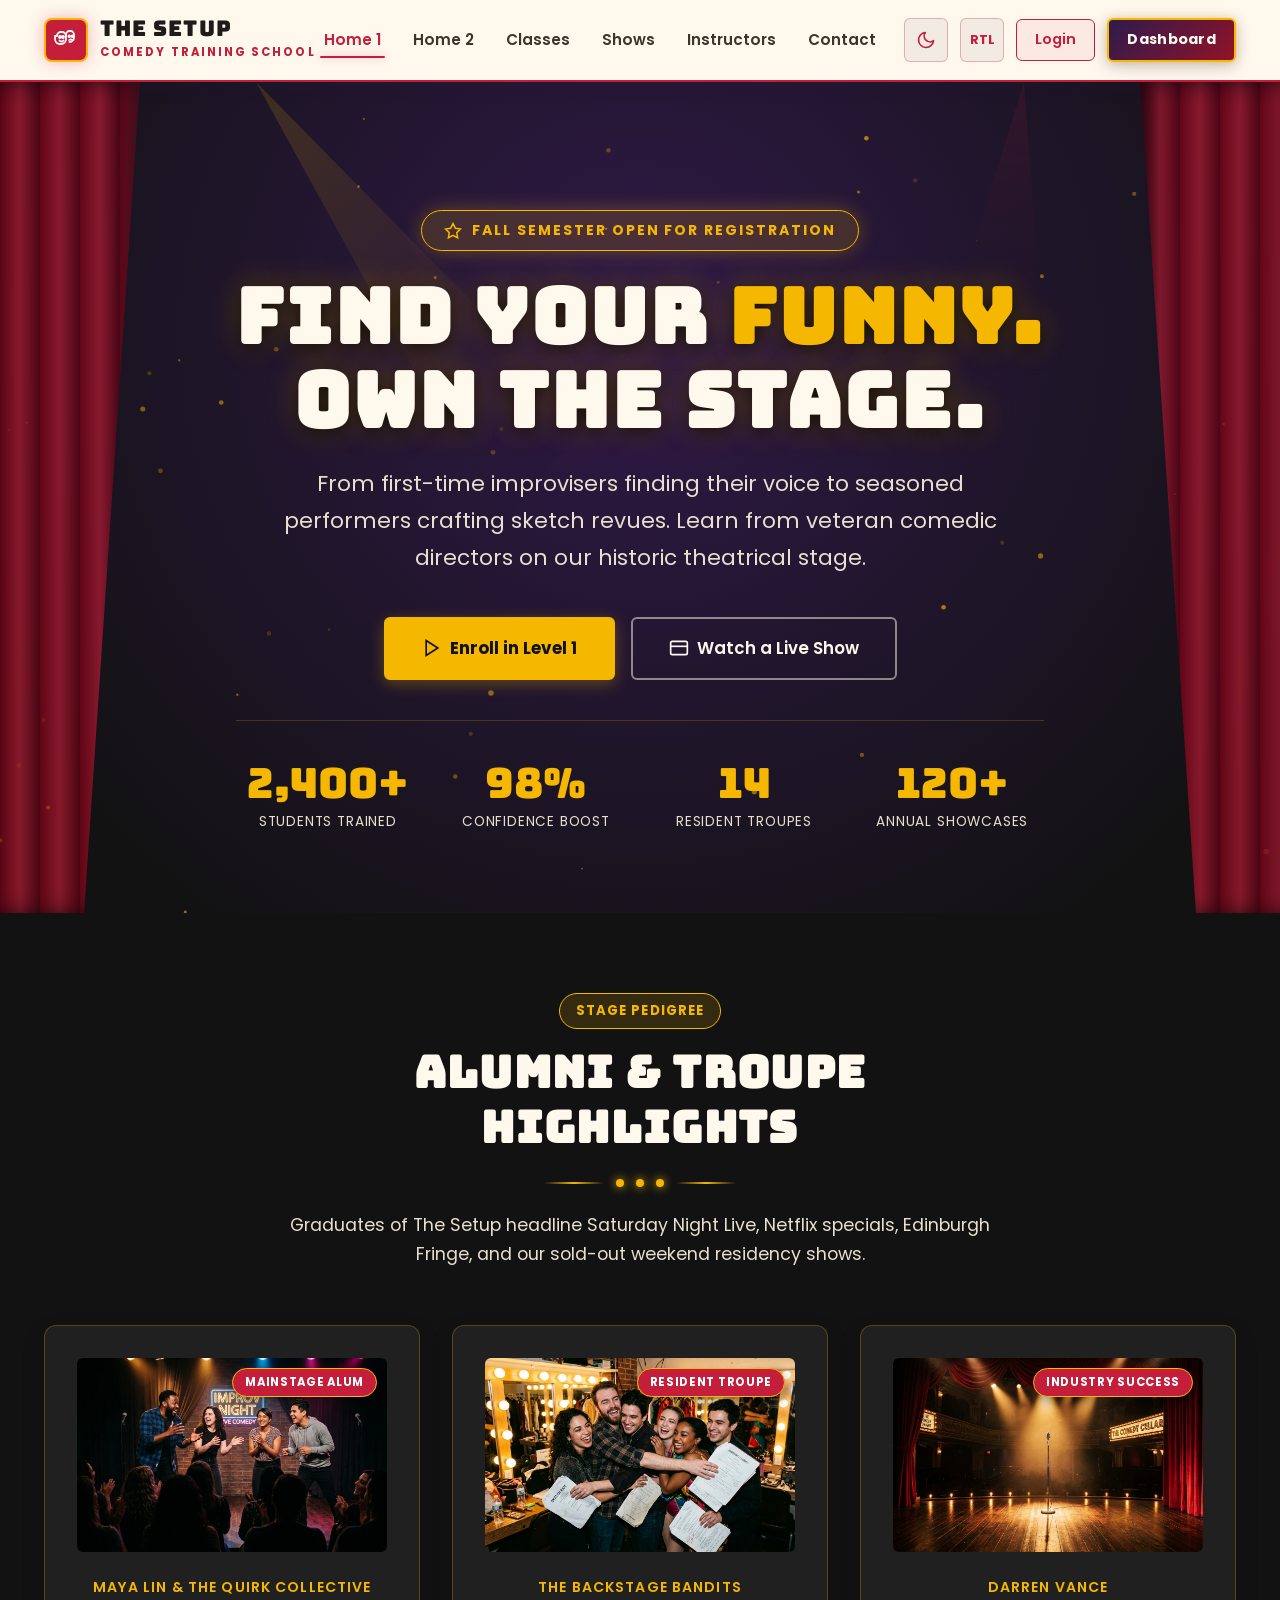
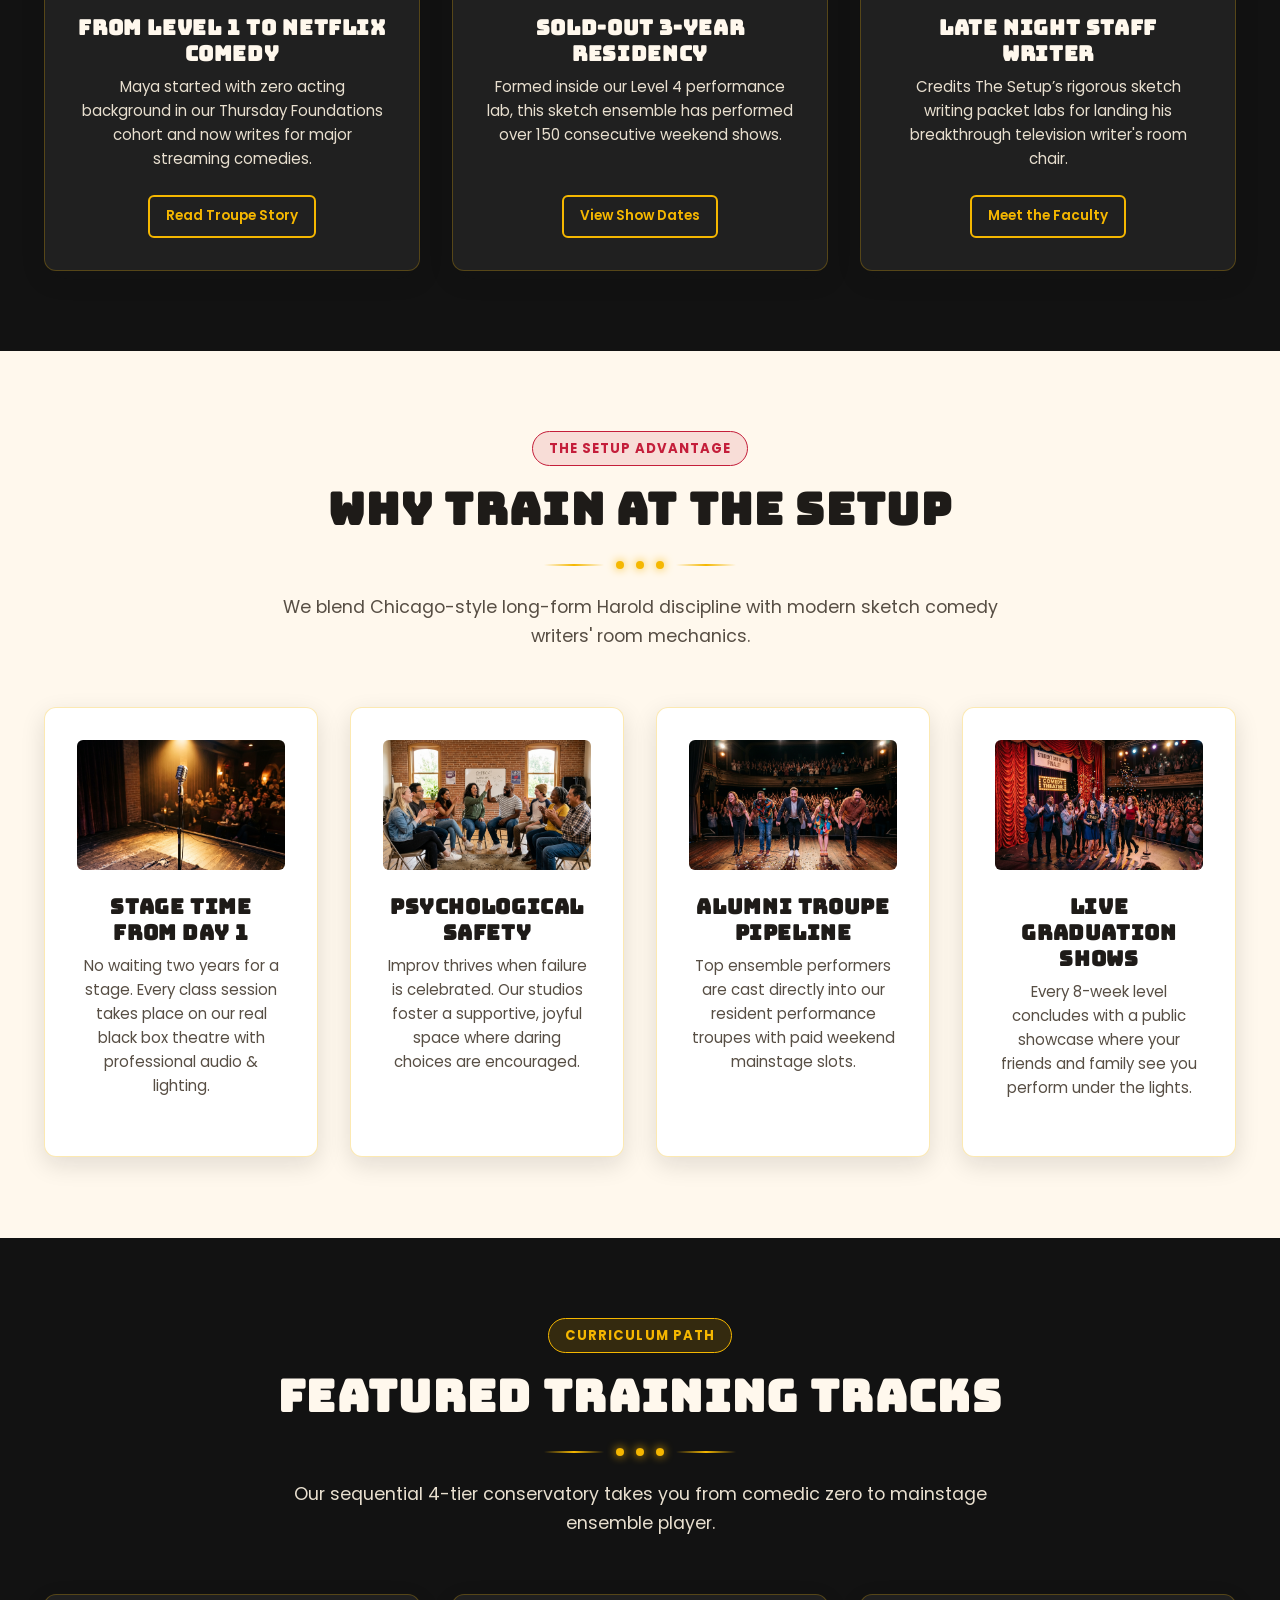
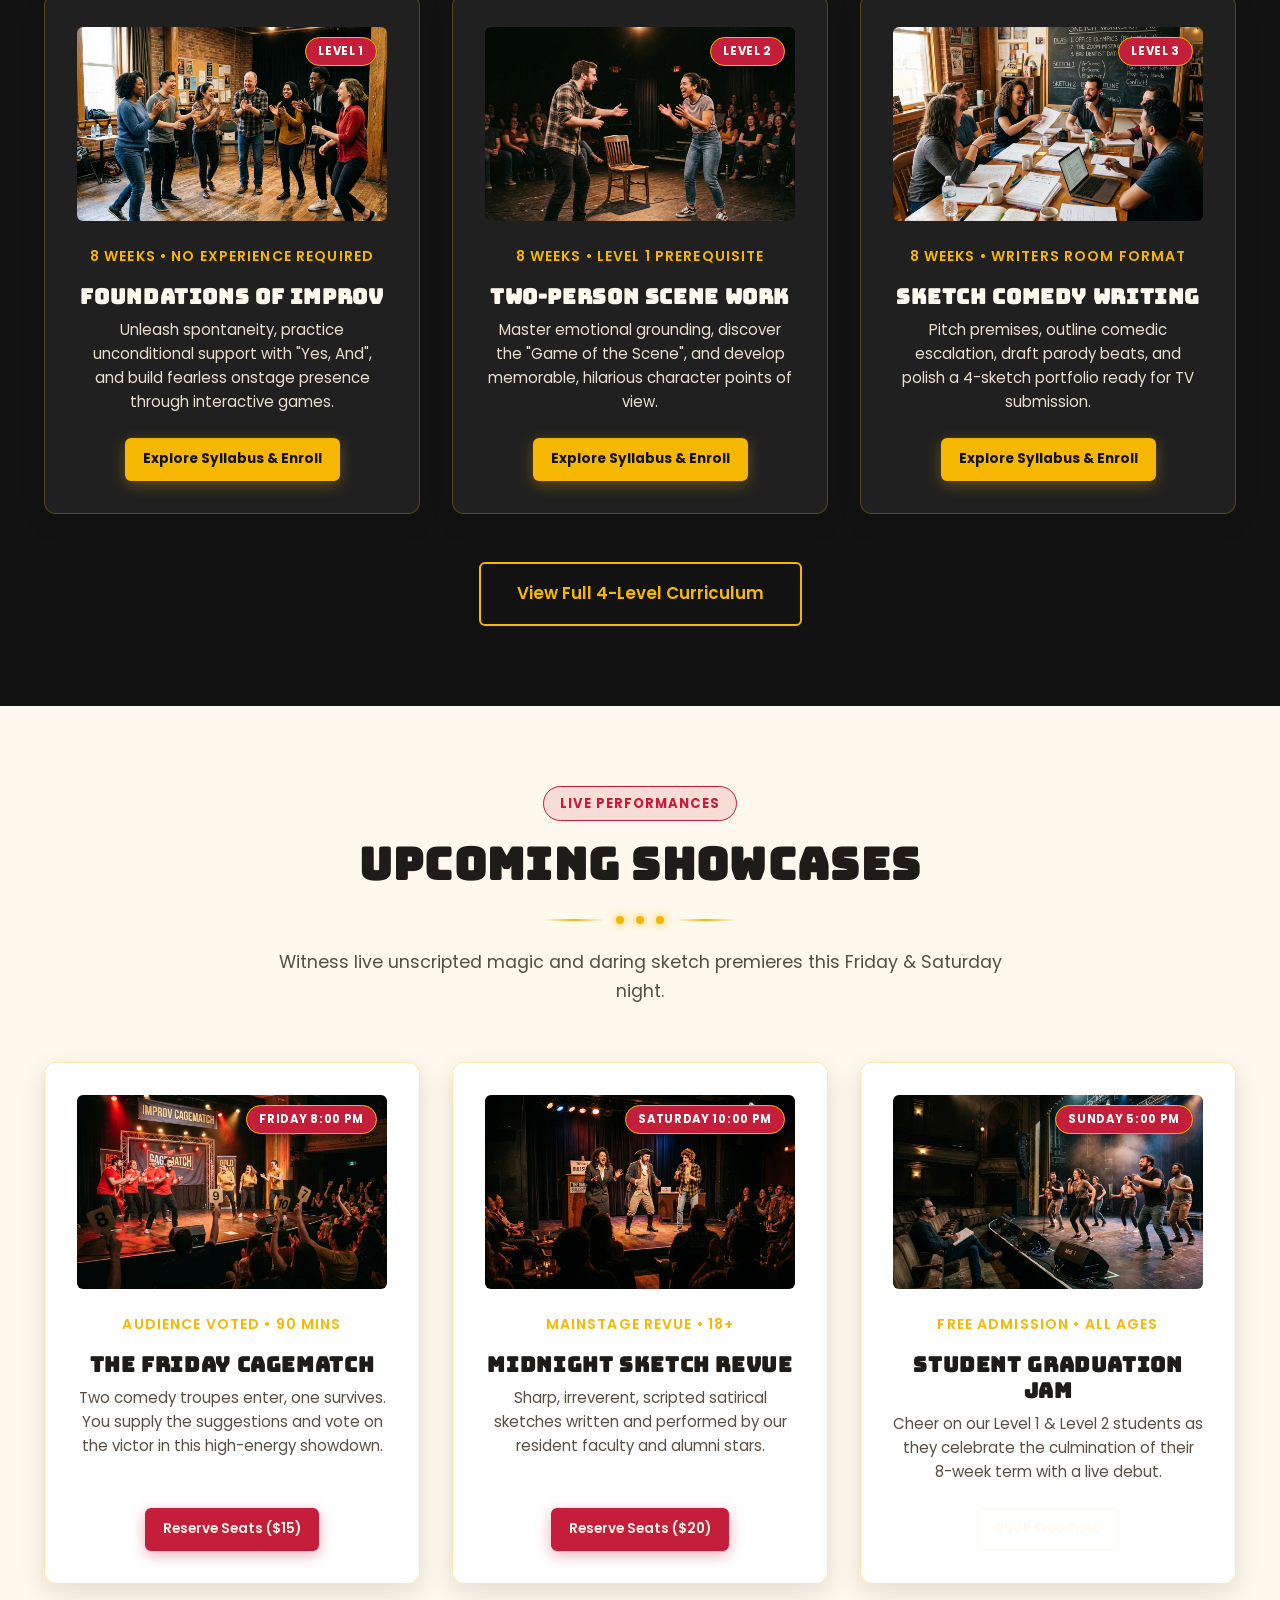
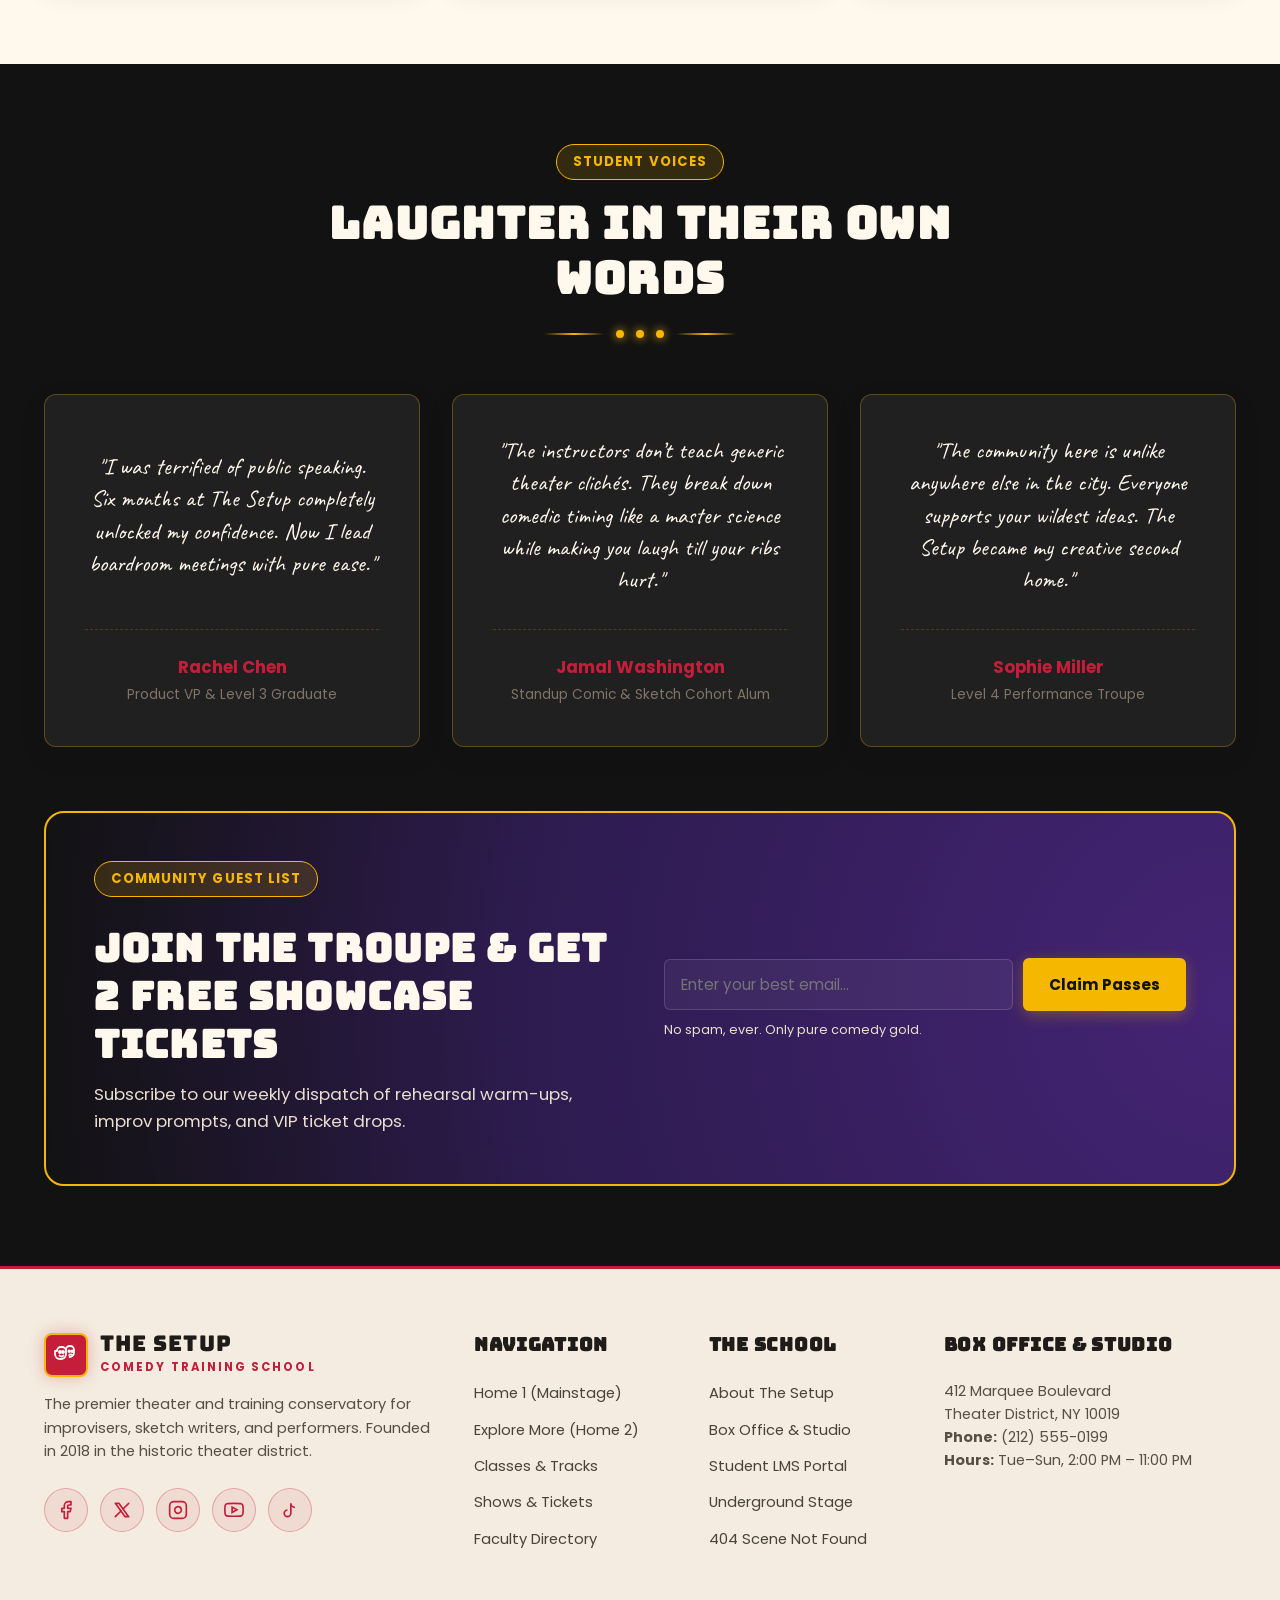
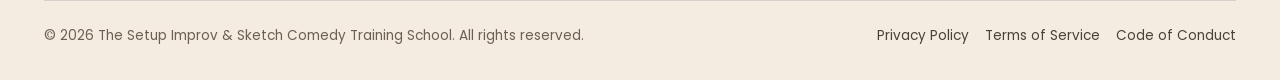
==== pages/index.html @ 3e5bedd0 "1" ====
<!DOCTYPE html>
<html lang="en" dir="ltr" data-theme="light">
<head>
  <meta charset="UTF-8">
  <meta name="viewport" content="width=device-width, initial-scale=1.0">
  <title>The Setup — Improv & Sketch Comedy Training School</title>
  <meta name="description" content="Master stage comedy at The Setup. Professional improv and sketch comedy training with Second City alumni. Enroll in Level 1 today or catch a live show!">
  
  <!-- Favicon -->
  <link rel="icon" type="image/svg+xml" href="../assets/images/favicon.svg">
  
  <!-- CSS Stylesheets -->
  <link rel="stylesheet" href="../assets/css/style.css">
  <link rel="stylesheet" href="../assets/css/dark-mode.css">
  <link rel="stylesheet" href="../assets/css/rtl.css" id="rtl-stylesheet" disabled>

  <!-- JSON-LD Structured Data -->
  <script type="application/ld+json">
  {
    "@context": "https://schema.org",
    "@type": "EducationalOrganization",
    "name": "The Setup Improv & Sketch Comedy Training School",
    "description": "Premier comedy theater and improv academy offering comprehensive training in long-form improv, sketch writing, and stage performance.",
    "url": "https://thesetupcomedy.example.com",
    "address": {
      "@type": "PostalAddress",
      "streetAddress": "412 Marquee Boulevard",
      "addressLocality": "New York",
      "addressRegion": "NY",
      "postalCode": "10019",
      "addressCountry": "US"
    },
    "telephone": "+1-212-555-0199"
  }
  </script>
</head>
<body>
  <!-- WCAG Skip Link -->
  <a href="#main-content" class="skip-link">Skip to main content</a>

  <!-- Top Marquee Navigation -->
  <header class="site-header">
    <div class="header-container">
      <a href="index.html" class="site-logo" aria-label="The Setup Comedy School Home">
        <div class="logo-badge">
          <!-- Theatrical comedy & tragedy masks icon -->
          <svg width="24" height="24" viewBox="0 0 24 24" fill="none" stroke="currentColor" stroke-width="1.8" stroke-linecap="round" stroke-linejoin="round"><path d="M3 8a4 4 0 0 1 4-4h1a4 4 0 0 1 4 4v3a5 5 0 0 1-5 5h-1a5 5 0 0 1-5-5V8z"/><circle cx="6" cy="9" r="1" fill="currentColor"/><circle cx="9" cy="9" r="1" fill="currentColor"/><path d="M5.5 12.5a2.5 2.5 0 0 0 4 0"/><path d="M12 6.5a3.5 3.5 0 0 1 3.5-3.5h1A3.5 3.5 0 0 1 20 6.5v3a4.5 4.5 0 0 1-4.5 4.5"/><circle cx="15.2" cy="8.2" r="0.8" fill="currentColor"/><circle cx="18.2" cy="8.2" r="0.8" fill="currentColor"/><path d="M15.2 12a2 2 0 0 1 3 0"/></svg>
        </div>
        <div class="logo-text">
          <span class="logo-title">THE SETUP</span>
          <span class="logo-sub">Comedy Training School</span>
        </div>
      </a>

      <!-- 4-5 Core Nav Items -->
      <nav class="site-nav" aria-label="Main Navigation">
        <ul class="nav-links">
          <li><a href="index.html" class="nav-link active">Home 1</a></li>
          <li><a href="home-2.html" class="nav-link">Home 2</a></li>
          <li><a href="classes.html" class="nav-link">Classes</a></li>
          <li><a href="shows.html" class="nav-link">Shows</a></li>
          <li><a href="instructors.html" class="nav-link">Instructors</a></li>
          <li><a href="contact.html" class="nav-link">Contact</a></li>
        </ul>

        <!-- Login and Dashboard Buttons -->
        <div class="header-actions">
          <!-- Utility Toggles -->
          <button class="utility-btn theme-toggle-btn" aria-label="Toggle Dark/Light Mode" title="Toggle Dark/Light Mode">
            <span class="theme-icon">
              <svg width="20" height="20" viewBox="0 0 24 24" fill="none" stroke="currentColor" stroke-width="2"><path d="M21 12.79A9 9 0 1 1 11.21 3 7 7 0 0 0 21 12.79z"/></svg>
            </span>
          </button>
          <button class="utility-btn rtl-toggle-btn" aria-label="Toggle RTL layout" title="Toggle RTL layout">
            <span style="font-weight: 700; font-size: 0.8rem;">RTL</span>
          </button>

          <!-- Login and Dashboard Buttons (LAST) -->
          <a href="login.html" class="btn btn-sm btn-login nav-login-btn">Login</a>
          <a href="dashboard.html" class="btn btn-sm btn-dashboard nav-dashboard-btn">Dashboard</a>
        </div>
      </nav>

      <!-- Mobile Hamburger Button -->
      <button class="menu-toggle" aria-label="Toggle Mobile Menu" aria-expanded="false">
        <span></span>
        <span></span>
        <span></span>
      </button>
    </div>
  </header>

  <main id="main-content">
    <!-- ====================================================================
         SECTION 1: HERO (Stage/Spotlight 3D Background & Curtain Reveal)
         ==================================================================== -->
    <section class="hero-home1">
      <div class="curtain-drape-left" aria-hidden="true"></div>
      <div class="curtain-drape-right" aria-hidden="true"></div>

      <!-- 3D Sweeping Spotlight Canvas -->
      <div class="stage-canvas-container" aria-hidden="true">
        <canvas class="stage-canvas"></canvas>
      </div>

      <div class="hero-content">
        <div class="hero-eyebrow">
          <svg width="18" height="18" viewBox="0 0 24 24" fill="none" stroke="currentColor" stroke-width="2"><polygon points="12 2 15.09 8.26 22 9.27 17 14.14 18.18 21.02 12 17.77 5.82 21.02 7 14.14 2 9.27 8.91 8.26 12 2"/></svg>
          Fall Semester Open For Registration
        </div>
        <h1 class="hero-title">FIND YOUR <span>FUNNY.</span><br>OWN THE STAGE.</h1>
        <p class="hero-subtitle">
          From first-time improvisers finding their voice to seasoned performers crafting sketch revues. Learn from veteran comedic directors on our historic theatrical stage.
        </p>

        <div class="hero-cta-group">
          <a href="classes.html" class="btn btn-lg btn-gold">
            <svg width="20" height="20" viewBox="0 0 24 24" fill="none" stroke="currentColor" stroke-width="2"><polygon points="5 3 19 12 5 21 5 3"/></svg>
            Enroll in Level 1
          </a>
          <a href="shows.html" class="btn btn-lg btn-outline">
            <svg width="20" height="20" viewBox="0 0 24 24" fill="none" stroke="currentColor" stroke-width="2"><rect x="2" y="4" width="20" height="16" rx="2"/><line x1="2" y1="10" x2="22" y2="10"/></svg>
            Watch a Live Show
          </a>
        </div>

        <div class="hero-stats-bar">
          <div class="stat-item">
            <div class="stat-number">2,400+</div>
            <div class="stat-label">Students Trained</div>
          </div>
          <div class="stat-item">
            <div class="stat-number">98%</div>
            <div class="stat-label">Confidence Boost</div>
          </div>
          <div class="stat-item">
            <div class="stat-number">14</div>
            <div class="stat-label">Resident Troupes</div>
          </div>
          <div class="stat-item">
            <div class="stat-number">120+</div>
            <div class="stat-label">Annual Showcases</div>
          </div>
        </div>
      </div>
    </section>

    <!-- ====================================================================
         SECTION 2: ALUMNI & TROUPE HIGHLIGHTS (3D Tilt Cards)
         ==================================================================== -->
    <section class="section section-dark">
      <div class="container">
        <div class="section-header">
          <span class="section-tag gold">Stage Pedigree</span>
          <h2>Alumni & Troupe Highlights</h2>
          <div class="marquee-divider">
            <span class="line"></span>
            <span class="bulb"></span>
            <span class="bulb"></span>
            <span class="bulb"></span>
            <span class="line"></span>
          </div>
          <p>Graduates of The Setup headline Saturday Night Live, Netflix specials, Edinburgh Fringe, and our sold-out weekend residency shows.</p>
        </div>

        <div class="card-grid grid-3">
          <!-- Card 1 -->
          <div class="theatre-card dark-style">
            <div class="card-image-wrap">
              <div class="card-badge">Mainstage Alum</div>
              <img src="../assets/images/alumni-troupe-1.webp" alt="The Setup alumni performing on stage" width="400" height="250" loading="lazy">
            </div>
            <div class="card-subtitle">Maya Lin & The Quirk Collective</div>
            <h3 class="card-title">From Level 1 to Netflix Comedy</h3>
            <p class="card-description">Maya started with zero acting background in our Thursday Foundations cohort and now writes for major streaming comedies.</p>
            <div class="card-footer">
              <a href="about.html" class="btn btn-sm btn-outline-gold">Read Troupe Story</a>
            </div>
          </div>

          <!-- Card 2 -->
          <div class="theatre-card dark-style">
            <div class="card-image-wrap">
              <div class="card-badge">Resident Troupe</div>
              <img src="../assets/images/alumni-troupe-2.webp" alt="Backstage celebration of sketch comedy troupe" width="400" height="250" loading="lazy">
            </div>
            <div class="card-subtitle">The Backstage Bandits</div>
            <h3 class="card-title">Sold-Out 3-Year Residency</h3>
            <p class="card-description">Formed inside our Level 4 performance lab, this sketch ensemble has performed over 150 consecutive weekend shows.</p>
            <div class="card-footer">
              <a href="shows.html" class="btn btn-sm btn-outline-gold">View Show Dates</a>
            </div>
          </div>

          <!-- Card 3 -->
          <div class="theatre-card dark-style">
            <div class="card-image-wrap">
              <div class="card-badge">Industry Success</div>
              <img src="../assets/images/hero-curtain-stage.webp" alt="Theatrical spotlight microphone" width="400" height="250" loading="lazy">
            </div>
            <div class="card-subtitle">Darren Vance</div>
            <h3 class="card-title">Late Night Staff Writer</h3>
            <p class="card-description">Credits The Setup’s rigorous sketch writing packet labs for landing his breakthrough television writer's room chair.</p>
            <div class="card-footer">
              <a href="instructors.html" class="btn btn-sm btn-outline-gold">Meet the Faculty</a>
            </div>
          </div>
        </div>
      </div>
    </section>

    <!-- ====================================================================
         SECTION 3: WHY TRAIN WITH US (Centered Icon Feature Grid)
         ==================================================================== -->
    <section class="section">
      <div class="container">
        <div class="section-header">
          <span class="section-tag">The Setup Advantage</span>
          <h2>Why Train At The Setup</h2>
          <div class="marquee-divider">
            <span class="line"></span>
            <span class="bulb"></span>
            <span class="bulb"></span>
            <span class="bulb"></span>
            <span class="line"></span>
          </div>
          <p>We blend Chicago-style long-form Harold discipline with modern sketch comedy writers' room mechanics.</p>
        </div>

        <div class="card-grid grid-4">
          <div class="theatre-card">
            <div class="card-image-wrap">
              <img src="../assets/images/advantage-stage-time.webp" alt="Comedy theater stage microphone" width="400" height="250" loading="lazy">
            </div>
            <h3 class="card-title">Stage Time From Day 1</h3>
            <p class="card-description">No waiting two years for a stage. Every class session takes place on our real black box theatre with professional audio & lighting.</p>
          </div>

          <div class="theatre-card">
            <div class="card-image-wrap">
              <img src="../assets/images/advantage-psych-safety.webp" alt="Supportive improv students rehearsal circle" width="400" height="250" loading="lazy">
            </div>
            <h3 class="card-title">Psychological Safety</h3>
            <p class="card-description">Improv thrives when failure is celebrated. Our studios foster a supportive, joyful space where daring choices are encouraged.</p>
          </div>

          <div class="theatre-card">
            <div class="card-image-wrap">
              <img src="../assets/images/advantage-troupe-pipeline.webp" alt="Comedy ensemble taking a curtain bow" width="400" height="250" loading="lazy">
            </div>
            <h3 class="card-title">Alumni Troupe Pipeline</h3>
            <p class="card-description">Top ensemble performers are cast directly into our resident performance troupes with paid weekend mainstage slots.</p>
          </div>

          <div class="theatre-card">
            <div class="card-image-wrap">
              <img src="../assets/images/advantage-graduation-shows.webp" alt="Student graduation showcase on mainstage" width="400" height="250" loading="lazy">
            </div>
            <h3 class="card-title">Live Graduation Shows</h3>
            <p class="card-description">Every 8-week level concludes with a public showcase where your friends and family see you perform under the lights.</p>
          </div>
        </div>
      </div>
    </section>

    <!-- ====================================================================
         SECTION 4: FEATURED CLASSES PREVIEW (3D Tilt Cards)
         ==================================================================== -->
    <section class="section section-dark">
      <div class="container">
        <div class="section-header">
          <span class="section-tag gold">Curriculum Path</span>
          <h2>Featured Training Tracks</h2>
          <div class="marquee-divider">
            <span class="line"></span>
            <span class="bulb"></span>
            <span class="bulb"></span>
            <span class="bulb"></span>
            <span class="line"></span>
          </div>
          <p>Our sequential 4-tier conservatory takes you from comedic zero to mainstage ensemble player.</p>
        </div>

        <div class="card-grid grid-3">
          <div class="theatre-card dark-style">
            <div class="card-image-wrap">
              <div class="card-badge">Level 1</div>
              <img src="../assets/images/class-foundation.webp" alt="Level 1 improv students warm-up circle" width="400" height="250" loading="lazy">
            </div>
            <div class="card-subtitle">8 Weeks • No Experience Required</div>
            <h3 class="card-title">Foundations of Improv</h3>
            <p class="card-description">Unleash spontaneity, practice unconditional support with "Yes, And", and build fearless onstage presence through interactive games.</p>
            <div class="card-footer">
              <a href="classes.html" class="btn btn-sm btn-gold">Explore Syllabus & Enroll</a>
            </div>
          </div>

          <div class="theatre-card dark-style">
            <div class="card-image-wrap">
              <div class="card-badge">Level 2</div>
              <img src="../assets/images/class-scenework.webp" alt="Level 2 improv scene work in action" width="400" height="250" loading="lazy">
            </div>
            <div class="card-subtitle">8 Weeks • Level 1 Prerequisite</div>
            <h3 class="card-title">Two-Person Scene Work</h3>
            <p class="card-description">Master emotional grounding, discover the "Game of the Scene", and develop memorable, hilarious character points of view.</p>
            <div class="card-footer">
              <a href="classes.html" class="btn btn-sm btn-gold">Explore Syllabus & Enroll</a>
            </div>
          </div>

          <div class="theatre-card dark-style">
            <div class="card-image-wrap">
              <div class="card-badge">Level 3</div>
              <img src="../assets/images/class-sketch-writing.webp" alt="Sketch comedy writing lab" width="400" height="250" loading="lazy">
            </div>
            <div class="card-subtitle">8 Weeks • Writers Room Format</div>
            <h3 class="card-title">Sketch Comedy Writing</h3>
            <p class="card-description">Pitch premises, outline comedic escalation, draft parody beats, and polish a 4-sketch portfolio ready for TV submission.</p>
            <div class="card-footer">
              <a href="classes.html" class="btn btn-sm btn-gold">Explore Syllabus & Enroll</a>
            </div>
          </div>
        </div>

        <div style="text-align: center; margin-top: var(--sp-6);">
          <a href="classes.html" class="btn btn-lg btn-outline-gold">View Full 4-Level Curriculum</a>
        </div>
      </div>
    </section>

    <!-- ====================================================================
         SECTION 5: UPCOMING SHOWS TEASER
         ==================================================================== -->
    <section class="section">
      <div class="container">
        <div class="section-header">
          <span class="section-tag">Live Performances</span>
          <h2>Upcoming Showcases</h2>
          <div class="marquee-divider">
            <span class="line"></span>
            <span class="bulb"></span>
            <span class="bulb"></span>
            <span class="bulb"></span>
            <span class="line"></span>
          </div>
          <p>Witness live unscripted magic and daring sketch premieres this Friday & Saturday night.</p>
        </div>

        <div class="card-grid grid-3">
          <div class="theatre-card">
            <div class="card-image-wrap">
              <div class="card-badge">Friday 8:00 PM</div>
              <img src="../assets/images/show-friday-fight.webp" alt="Friday Improv Cagematch live performance" width="400" height="250" loading="lazy">
            </div>
            <div class="card-subtitle">Audience Voted • 90 Mins</div>
            <h3 class="card-title">The Friday Cagematch</h3>
            <p class="card-description">Two comedy troupes enter, one survives. You supply the suggestions and vote on the victor in this high-energy showdown.</p>
            <div class="card-footer">
              <a href="shows.html" class="btn btn-sm btn-primary">Reserve Seats ($15)</a>
            </div>
          </div>

          <div class="theatre-card">
            <div class="card-image-wrap">
              <div class="card-badge">Saturday 10:00 PM</div>
              <img src="../assets/images/show-sketch-madness.webp" alt="Midnight Sketch Revue" width="400" height="250" loading="lazy">
            </div>
            <div class="card-subtitle">Mainstage Revue • 18+</div>
            <h3 class="card-title">Midnight Sketch Revue</h3>
            <p class="card-description">Sharp, irreverent, scripted satirical sketches written and performed by our resident faculty and alumni stars.</p>
            <div class="card-footer">
              <a href="shows.html" class="btn btn-sm btn-primary">Reserve Seats ($20)</a>
            </div>
          </div>

          <div class="theatre-card">
            <div class="card-image-wrap">
              <div class="card-badge">Sunday 5:00 PM</div>
              <img src="../assets/images/class-troupe-prep.webp" alt="Student Graduation Showcase" width="400" height="250" loading="lazy">
            </div>
            <div class="card-subtitle">Free Admission • All Ages</div>
            <h3 class="card-title">Student Graduation Jam</h3>
            <p class="card-description">Cheer on our Level 1 & Level 2 students as they celebrate the culmination of their 8-week term with a live debut.</p>
            <div class="card-footer">
              <a href="shows.html" class="btn btn-sm btn-outline">RSVP Free Pass</a>
            </div>
          </div>
        </div>
      </div>
    </section>

    <!-- ====================================================================
         SECTION 6: TESTIMONIALS & COMMUNITY CTA
         ==================================================================== -->
    <section class="section section-dark">
      <div class="container">
        <div class="section-header">
          <span class="section-tag gold">Student Voices</span>
          <h2>Laughter In Their Own Words</h2>
          <div class="marquee-divider">
            <span class="line"></span>
            <span class="bulb"></span>
            <span class="bulb"></span>
            <span class="bulb"></span>
            <span class="line"></span>
          </div>
        </div>

        <div class="card-grid grid-3" style="margin-bottom: var(--sp-8);">
          <div class="testimonial-card">
            <div class="testimonial-quote">"I was terrified of public speaking. Six months at The Setup completely unlocked my confidence. Now I lead boardroom meetings with pure ease."</div>
            <div class="testimonial-footer">
              <div class="student-author">Rachel Chen</div>
              <div class="student-meta">Product VP & Level 3 Graduate</div>
            </div>
          </div>

          <div class="testimonial-card">
            <div class="testimonial-quote">"The instructors don’t teach generic theater clichés. They break down comedic timing like a master science while making you laugh till your ribs hurt."</div>
            <div class="testimonial-footer">
              <div class="student-author">Jamal Washington</div>
              <div class="student-meta">Standup Comic & Sketch Cohort Alum</div>
            </div>
          </div>

          <div class="testimonial-card">
            <div class="testimonial-quote">"The community here is unlike anywhere else in the city. Everyone supports your wildest ideas. The Setup became my creative second home."</div>
            <div class="testimonial-footer">
              <div class="student-author">Sophie Miller</div>
              <div class="student-meta">Level 4 Performance Troupe</div>
            </div>
          </div>
        </div>

        <!-- Join The Troupe Conversion Banner -->
        <div class="corporate-banner">
          <div>
            <span class="section-tag gold">Community Guest List</span>
            <h3 style="font-size: clamp(1.8rem, 3vw, 2.4rem); margin: 12px 0;">Join The Troupe & Get 2 Free Showcase Tickets</h3>
            <p style="color: var(--marquee-cream-muted); font-size: 1.05rem;">Subscribe to our weekly dispatch of rehearsal warm-ups, improv prompts, and VIP ticket drops.</p>
          </div>
          <div>
            <form class="newsletter-form">
              <input type="email" placeholder="Enter your best email..." required class="form-control" aria-label="Email address for free tickets">
              <button type="submit" class="btn btn-gold">Claim Passes</button>
            </form>
            <span style="font-size: 0.8rem; color: var(--marquee-cream-muted); margin-top: 8px; display: block;">No spam, ever. Only pure comedy gold.</span>
          </div>
        </div>
      </div>
    </section>
  </main>

  <!-- ====================================================================
       SITE FOOTER
       ==================================================================== -->
  <footer class="site-footer">
    <div class="container">
      <div class="footer-grid">
        <div>
          <a href="index.html" class="site-logo footer-logo" aria-label="The Setup Comedy School Home" style="margin-bottom: 16px; display: inline-flex;">
            <div class="logo-badge">
              <svg width="24" height="24" viewBox="0 0 24 24" fill="none" stroke="currentColor" stroke-width="1.8" stroke-linecap="round" stroke-linejoin="round"><path d="M3 8a4 4 0 0 1 4-4h1a4 4 0 0 1 4 4v3a5 5 0 0 1-5 5h-1a5 5 0 0 1-5-5V8z"/><circle cx="6" cy="9" r="1" fill="currentColor"/><circle cx="9" cy="9" r="1" fill="currentColor"/><path d="M5.5 12.5a2.5 2.5 0 0 0 4 0"/><path d="M12 6.5a3.5 3.5 0 0 1 3.5-3.5h1A3.5 3.5 0 0 1 20 6.5v3a4.5 4.5 0 0 1-4.5 4.5"/><circle cx="15.2" cy="8.2" r="0.8" fill="currentColor"/><circle cx="18.2" cy="8.2" r="0.8" fill="currentColor"/><path d="M15.2 12a2 2 0 0 1 3 0"/></svg>
            </div>
            <div class="logo-text">
              <span class="logo-title">THE SETUP</span>
              <span class="logo-sub">Comedy Training School</span>
            </div>
          </a>
          <p style="font-size: 0.92rem; line-height: 1.6; margin-bottom: 16px;">
            The premier theater and training conservatory for improvisers, sketch writers, and performers. Founded in 2018 in the historic theater district.
          </p>
          <div class="footer-social-row">
            <a href="https://facebook.com" class="social-icon-btn" aria-label="The Setup Facebook" target="_blank" rel="noopener">
              <svg width="20" height="20" viewBox="0 0 24 24" fill="none" stroke="currentColor" stroke-width="2" stroke-linecap="round" stroke-linejoin="round"><path d="M18 2h-3a5 5 0 0 0-5 5v3H7v4h3v8h4v-8h3l1-4h-4V7a1 1 0 0 1 1-1h3z"/></svg>
            </a>
            <a href="https://x.com" class="social-icon-btn" aria-label="The Setup X (Twitter)" target="_blank" rel="noopener">
              <svg width="20" height="20" viewBox="0 0 24 24" fill="none" stroke="currentColor" stroke-width="2" stroke-linecap="round" stroke-linejoin="round"><path d="M4 4l11.733 16h4.267l-11.733 -16z"/><path d="M4 20l6.768 -6.768m2.46 -2.46l6.772 -6.772"/></svg>
            </a>
            <a href="https://instagram.com" class="social-icon-btn" aria-label="The Setup Instagram" target="_blank" rel="noopener">
              <svg width="20" height="20" viewBox="0 0 24 24" fill="none" stroke="currentColor" stroke-width="2"><rect x="2" y="2" width="20" height="20" rx="5" ry="5"/><path d="M16 11.37A4 4 0 1 1 12.63 8 4 4 0 0 1 16 11.37z"/><line x1="17.5" y1="6.5" x2="17.51" y2="6.5"/></svg>
            </a>
            <a href="https://youtube.com" class="social-icon-btn" aria-label="The Setup YouTube" target="_blank" rel="noopener">
              <svg width="20" height="20" viewBox="0 0 24 24" fill="none" stroke="currentColor" stroke-width="2"><path d="M22.54 6.42a2.78 2.78 0 0 0-1.94-2C18.88 4 12 4 12 4s-6.88 0-8.6.46a2.78 2.78 0 0 0-1.94 2A29 29 0 0 0 1 11.75a29 29 0 0 0 .46 5.33A2.78 2.78 0 0 0 3.4 19c1.72.46 8.6.46 8.6.46s6.88 0 8.6-.46a2.78 2.78 0 0 0 1.94-2 29 29 0 0 0 .46-5.25 29 29 0 0 0-.46-5.33z"/><polygon points="9.75 15.02 15.5 11.75 9.75 8.48 9.75 15.02"/></svg>
            </a>
            <a href="https://tiktok.com" class="social-icon-btn" aria-label="The Setup TikTok" target="_blank" rel="noopener">
              <svg width="20" height="20" viewBox="0 0 24 24" fill="none" stroke="currentColor" stroke-width="2"><path d="M9 12a4 4 0 1 0 4 4V4a5 5 0 0 0 5 5"/></svg>
            </a>
          </div>
        </div>

        <div>
          <h4 class="footer-title">Navigation</h4>
          <ul class="footer-links-list">
            <li><a href="index.html">Home 1 (Mainstage)</a></li>
            <li><a href="home-2.html">Explore More (Home 2)</a></li>
            <li><a href="classes.html">Classes & Tracks</a></li>
            <li><a href="shows.html">Shows & Tickets</a></li>
            <li><a href="instructors.html">Faculty Directory</a></li>
          </ul>
        </div>

        <div>
          <h4 class="footer-title">The School</h4>
          <ul class="footer-links-list">
            <li><a href="about.html">About The Setup</a></li>
            <li><a href="contact.html">Box Office & Studio</a></li>
            <li><a href="dashboard.html">Student LMS Portal</a></li>
            <li><a href="coming-soon.html">Underground Stage</a></li>
            <li><a href="404.html">404 Scene Not Found</a></li>
          </ul>
        </div>

        <div>
          <h4 class="footer-title">Box Office & Studio</h4>
          <p style="font-size: 0.9rem; line-height: 1.6; margin-bottom: 8px;">
            412 Marquee Boulevard<br>
            Theater District, NY 10019<br>
            <strong>Phone:</strong> (212) 555-0199<br>
            <strong>Hours:</strong> Tue–Sun, 2:00 PM – 11:00 PM
          </p>
        </div>
      </div>

      <div class="footer-bottom">
        <div>&copy; 2026 The Setup Improv & Sketch Comedy Training School. All rights reserved.</div>
        <div style="display: flex; gap: 16px;">
          <a href="contact.html">Privacy Policy</a>
          <a href="contact.html">Terms of Service</a>
          <a href="contact.html">Code of Conduct</a>
        </div>
      </div>
    </div>
  </footer>

  <!-- Scripts -->
  <script src="../assets/js/tilt-cards.js"></script>
  <script src="../assets/js/main.js"></script>
</body>
</html>
---- assets/css/style.css ----
/* ==========================================================================
   THE SETUP - IMPROV & SKETCH COMEDY TRAINING SCHOOL
   Primary Design System & Core Stylesheet
   ========================================================================== */

@import url('https://fonts.googleapis.com/css2?family=Bungee&family=Caveat:wght@600;700&family=Poppins:ital,wght@0,300;0,400;0,500;0,600;0,700;1,400&display=swap');

:root {
  /* Core Theatrical Palette */
  --curtain-crimson: #C41E3A;
  --curtain-crimson-dark: #911227;
  --curtain-crimson-glow: rgba(196, 30, 58, 0.4);
  
  --spotlight-gold: #F5B700;
  --spotlight-gold-light: #FFCF33;
  --spotlight-gold-glow: rgba(245, 183, 0, 0.4);
  
  --stage-violet: #2D1B4E;
  --stage-violet-dark: #1b0f32;
  --stage-violet-soft: rgba(45, 27, 78, 0.85);

  --ink-black: #121212;
  --ink-black-elevated: #1a1a1a;
  --ink-black-card: #202020;
  
  --marquee-cream: #FFF8ED;
  --marquee-cream-muted: #e8dfcf;
  --marquee-cream-surface: #ffffff;

  /* Semantic Theme Mappings (Default: Light Base per spec) */
  --bg-primary: var(--marquee-cream);
  --bg-secondary: #f4ece0;
  --bg-surface: #ffffff;
  --bg-card: #ffffff;
  --bg-dark-section: var(--ink-black);
  
  --text-primary: #1e1b18;
  --text-secondary: #574e44;
  --text-muted: #7f7466;
  --text-inverse: var(--marquee-cream);
  --text-gold: var(--spotlight-gold);
  --text-crimson: var(--curtain-crimson);

  --border-light: rgba(45, 27, 78, 0.12);
  --border-card: rgba(245, 183, 0, 0.3);
  --border-gold: var(--spotlight-gold);
  --border-crimson: var(--curtain-crimson);

  /* Typography */
  --font-display: 'Bungee', cursive, sans-serif;
  --font-body: 'Poppins', system-ui, -apple-system, sans-serif;
  --font-accent: 'Caveat', cursive, sans-serif;

  /* 8px Spacing Scale */
  --sp-1: 8px;
  --sp-2: 16px;
  --sp-3: 24px;
  --sp-4: 32px;
  --sp-5: 40px;
  --sp-6: 48px;
  --sp-7: 56px;
  --sp-8: 64px;
  --sp-9: 72px;
  --sp-10: 80px;
  --sp-12: 96px;
  --sp-16: 128px;

  /* Elevations & Shadows */
  --shadow-sm: 0 2px 8px rgba(0, 0, 0, 0.08);
  --shadow-md: 0 8px 24px rgba(18, 18, 18, 0.12);
  --shadow-lg: 0 16px 40px rgba(18, 18, 18, 0.18);
  --shadow-marquee: 0 0 20px rgba(245, 183, 0, 0.4), 0 0 40px rgba(196, 30, 58, 0.2);
  --shadow-spotlight: 0 20px 50px rgba(0, 0, 0, 0.35);

  /* Transitions */
  --transition-fast: 0.18s cubic-bezier(0.16, 1, 0.3, 1);
  --transition-normal: 0.3s cubic-bezier(0.16, 1, 0.3, 1);
  --transition-slow: 0.6s cubic-bezier(0.16, 1, 0.3, 1);

  /* Radii */
  --radius-sm: 6px;
  --radius-md: 12px;
  --radius-lg: 20px;
  --radius-full: 9999px;

  /* Layout */
  --container-max: 1240px;
  --header-height: 80px;
}

/* ==========================================================================
   Base & Reset
   ========================================================================== */
*, *::before, *::after {
  box-sizing: border-box;
  margin: 0;
  padding: 0;
}

html {
  font-size: 16px;
  scroll-behavior: smooth;
  text-size-adjust: 100%;
}

body {
  font-family: var(--font-body);
  font-size: 1rem;
  line-height: 1.65;
  color: var(--text-primary);
  background-color: var(--bg-primary);
  overflow-x: hidden;
  position: relative;
  min-height: 100vh;
  display: flex;
  flex-direction: column;
}

/* Skip link for WCAG 2.1 AA */
.skip-link {
  position: absolute;
  top: -60px;
  left: 16px;
  background: var(--curtain-crimson);
  color: var(--marquee-cream);
  padding: 12px 20px;
  font-weight: 600;
  z-index: 9999;
  border-radius: var(--radius-sm);
  transition: top var(--transition-fast);
  text-decoration: none;
}
.skip-link:focus {
  top: 16px;
}

/* Focus indicator for WCAG AA */
:focus-visible {
  outline: 3px solid var(--spotlight-gold);
  outline-offset: 3px;
}

img {
  max-width: 100%;
  height: auto;
  display: block;
}

a {
  color: inherit;
  text-decoration: none;
  transition: color var(--transition-fast);
}

ul, ol {
  list-style: none;
}

button, input, select, textarea {
  font: inherit;
}

/* Typography Scale */
h1, h2, h3, h4, h5, h6 {
  font-family: var(--font-display);
  letter-spacing: 0.03em;
  line-height: 1.25;
  color: inherit;
}

h1 { font-size: clamp(2rem, 5vw, 3.75rem); }
h2 { font-size: clamp(1.75rem, 3.5vw, 2.75rem); }
h3 { font-size: clamp(1.35rem, 2.5vw, 1.85rem); }
h4 { font-size: clamp(1.15rem, 1.8vw, 1.35rem); }

.caveat-quote {
  font-family: var(--font-accent);
  font-size: 1.6rem;
  line-height: 1.3;
}

/* Layout Containers */
.container {
  width: 100%;
  max-width: var(--container-max);
  margin-left: auto;
  margin-right: auto;
  padding-left: var(--sp-3);
  padding-right: var(--sp-3);
}

.section {
  padding-top: var(--sp-10);
  padding-bottom: var(--sp-10);
  position: relative;
}

.section-dark {
  background-color: var(--ink-black);
  color: var(--marquee-cream);
}

.section-violet {
  background: radial-gradient(circle at center, #3b2268 0%, var(--stage-violet) 100%);
  color: var(--marquee-cream);
}

/* Header & Marquee Badges */
.section-tag {
  display: inline-flex;
  align-items: center;
  gap: 8px;
  background: rgba(196, 30, 58, 0.12);
  border: 1px solid var(--curtain-crimson);
  color: var(--curtain-crimson);
  padding: 6px 16px;
  border-radius: var(--radius-full);
  font-size: 0.82rem;
  font-weight: 700;
  text-transform: uppercase;
  letter-spacing: 0.08em;
  margin-bottom: var(--sp-2);
}

.section-tag.gold {
  background: rgba(245, 183, 0, 0.15);
  border-color: var(--spotlight-gold);
  color: var(--spotlight-gold);
}

.section-header {
  text-align: center;
  max-width: 760px;
  margin: 0 auto var(--sp-7) auto;
}

.section-header p {
  margin-top: var(--sp-2);
  color: var(--text-secondary);
  font-size: 1.1rem;
}

.section-dark .section-header p {
  color: var(--marquee-cream-muted);
}

/* Marquee Bulbs Decorative Line */
.marquee-divider {
  display: flex;
  align-items: center;
  justify-content: center;
  gap: 12px;
  margin: var(--sp-3) auto;
}

.marquee-divider .bulb {
  width: 8px;
  height: 8px;
  border-radius: 50%;
  background: var(--spotlight-gold);
  box-shadow: 0 0 10px var(--spotlight-gold);
}

.marquee-divider .line {
  height: 2px;
  width: 60px;
  background: linear-gradient(90deg, transparent, var(--spotlight-gold), transparent);
}

/* ==========================================================================
   Navigation Bar (Marquee Stage Header)
   ========================================================================== */
.site-header {
  position: sticky;
  top: 0;
  z-index: 1000;
  background: rgba(255, 248, 237, 0.96);
  backdrop-filter: blur(12px);
  -webkit-backdrop-filter: blur(12px);
  border-bottom: 2px solid var(--curtain-crimson);
  box-shadow: 0 4px 20px rgba(45, 27, 78, 0.08);
  transition: all var(--transition-normal);
}

body.menu-open {
  overflow: hidden !important;
}

.site-header.menu-active {
  backdrop-filter: none !important;
  -webkit-backdrop-filter: none !important;
  background: #121212 !important;
  border-bottom-color: var(--spotlight-gold) !important;
}

.header-container {
  display: flex;
  align-items: center;
  justify-content: space-between;
  height: var(--header-height);
  padding: 0 var(--sp-3);
  max-width: var(--container-max);
  margin: 0 auto;
}

/* Brand Logo */
.site-logo {
  display: flex;
  align-items: center;
  gap: 12px;
  text-decoration: none;
  color: var(--text-primary);
}

.logo-badge {
  width: 44px;
  height: 44px;
  background: var(--curtain-crimson);
  border: 2px solid var(--spotlight-gold);
  border-radius: 8px;
  display: flex;
  align-items: center;
  justify-content: center;
  box-shadow: 0 0 15px rgba(196, 30, 58, 0.3);
  color: #ffffff;
}

.logo-badge svg {
  display: block;
  color: #ffffff;
}

.logo-text {
  display: flex;
  flex-direction: column;
}

.logo-title {
  font-family: var(--font-display);
  font-size: 1.35rem;
  letter-spacing: 0.05em;
  color: #1e1b18;
  line-height: 1;
}

.logo-sub {
  font-size: 0.72rem;
  font-weight: 700;
  text-transform: uppercase;
  letter-spacing: 0.18em;
  color: var(--curtain-crimson);
  margin-top: 3px;
}

/* Core Navbar Links (strictly 4-5 pages) */
.site-nav {
  display: flex;
  align-items: center;
  gap: 28px;
}

.nav-links {
  display: flex;
  align-items: center;
  gap: 24px;
}

.nav-link {
  color: #3c352e;
  font-weight: 600;
  font-size: 0.95rem;
  padding: 8px 4px;
  position: relative;
  transition: color var(--transition-fast);
}

.nav-link:hover,
.nav-link.active {
  color: var(--curtain-crimson);
}

.nav-link.active::after {
  content: '';
  position: absolute;
  bottom: 0;
  left: 0;
  right: 0;
  height: 2px;
  background: var(--curtain-crimson);
  box-shadow: 0 0 8px var(--curtain-crimson-glow);
  border-radius: 2px;
}

/* Header Action Controls */
.header-actions {
  display: flex;
  align-items: center;
  gap: 12px;
}

/* Utility Toggles (Dark/Light + RTL) */
.utility-btn {
  width: 44px;
  height: 44px;
  padding: 0;
  border-radius: var(--radius-sm);
  background: rgba(45, 27, 78, 0.06);
  border: 1px solid rgba(196, 30, 58, 0.3);
  color: var(--curtain-crimson);
  display: inline-flex;
  align-items: center;
  justify-content: center;
  cursor: pointer;
  transition: all var(--transition-fast);
  box-sizing: border-box;
  flex-shrink: 0;
  line-height: 1;
}

.utility-btn .theme-icon {
  display: flex;
  align-items: center;
  justify-content: center;
  width: 100%;
  height: 100%;
  line-height: 1;
}

.utility-btn svg {
  display: block;
  width: 20px;
  height: 20px;
  margin: auto;
}

.utility-btn:hover {
  background: rgba(196, 30, 58, 0.12);
  border-color: var(--curtain-crimson);
  color: var(--curtain-crimson-dark);
  transform: translateY(-1px);
}

/* Buttons */
.btn {
  display: inline-flex;
  align-items: center;
  justify-content: center;
  gap: 8px;
  padding: 12px 24px;
  min-height: 44px;
  min-width: 44px;
  border-radius: var(--radius-sm);
  font-weight: 600;
  font-size: 0.95rem;
  cursor: pointer;
  transition: all var(--transition-fast);
  border: 2px solid transparent;
  text-decoration: none;
  white-space: nowrap;
}

.btn-sm {
  padding: 8px 16px;
  font-size: 0.85rem;
  min-height: 38px;
}

.btn-lg {
  padding: 16px 36px;
  font-size: 1.05rem;
  min-height: 52px;
}

/* Primary Button: Curtain Crimson with Marquee Edge */
.btn-primary {
  background: var(--curtain-crimson);
  color: var(--marquee-cream);
  border-color: var(--curtain-crimson);
  box-shadow: 0 4px 15px rgba(196, 30, 58, 0.35);
}

.btn-primary:hover {
  background: #a5162f;
  border-color: #a5162f;
  box-shadow: 0 6px 20px rgba(196, 30, 58, 0.55);
  transform: translateY(-2px);
  color: #fff;
}

/* Secondary Button: Spotlight Gold */
.btn-gold {
  background: var(--spotlight-gold);
  color: var(--ink-black);
  border-color: var(--spotlight-gold);
  font-weight: 700;
  box-shadow: 0 4px 15px rgba(245, 183, 0, 0.3);
  transition: all var(--transition-fast);
}

.btn-gold:hover {
  background: #ffcf33;
  border-color: #ffcf33;
  box-shadow: 0 8px 25px rgba(245, 183, 0, 0.6), 0 0 15px rgba(255, 207, 51, 0.4);
  transform: translateY(-2px) scale(1.01);
  color: var(--ink-black);
}

/* Outline Button */
.btn-outline {
  background: transparent;
  color: var(--marquee-cream);
  border-color: rgba(255, 248, 237, 0.5);
}

.btn-outline:hover {
  background: rgba(255, 248, 237, 0.1);
  border-color: var(--spotlight-gold);
  color: var(--spotlight-gold);
  transform: translateY(-2px);
}

.btn-outline-gold {
  background: transparent;
  color: var(--spotlight-gold);
  border-color: var(--spotlight-gold);
}

.btn-outline-gold:hover {
  background: var(--spotlight-gold);
  color: var(--ink-black);
  box-shadow: 0 0 15px var(--spotlight-gold-glow);
}

/* Auth Buttons in Nav */
.btn-login {
  color: var(--curtain-crimson);
  background: rgba(196, 30, 58, 0.06);
  border: 1.5px solid var(--curtain-crimson);
  padding: 8px 18px;
  font-size: 0.9rem;
  font-weight: 600;
  border-radius: var(--radius-sm);
  transition: all var(--transition-fast);
}

.btn-login:hover {
  background: var(--curtain-crimson);
  border-color: var(--curtain-crimson);
  color: #FFF8ED;
  box-shadow: 0 4px 14px rgba(196, 30, 58, 0.35);
  transform: translateY(-1px);
}

.btn-dashboard {
  background: linear-gradient(135deg, var(--stage-violet) 0%, #911227 100%);
  color: #FFF8ED;
  border: 2px solid var(--spotlight-gold);
  padding: 8px 18px;
  font-size: 0.9rem;
  font-weight: 700;
  letter-spacing: 0.02em;
  border-radius: var(--radius-sm);
  box-shadow: 0 4px 15px rgba(45, 27, 78, 0.25), 0 0 10px rgba(245, 183, 0, 0.3);
  transition: all var(--transition-fast);
}

.btn-dashboard:hover {
  background: linear-gradient(135deg, #911227 0%, var(--stage-violet) 100%);
  color: var(--spotlight-gold);
  border-color: var(--spotlight-gold-light);
  box-shadow: 0 6px 20px rgba(196, 30, 58, 0.4), 0 0 16px rgba(245, 183, 0, 0.5);
  transform: translateY(-2px);
}

.btn-dashboard.disabled {
  opacity: 0.6;
  cursor: not-allowed;
  pointer-events: auto;
}

/* Hamburger Menu Button */
.menu-toggle {
  display: none;
  flex-direction: column;
  justify-content: center;
  align-items: center;
  gap: 5px;
  width: 44px;
  height: 44px;
  background: transparent;
  border: 1px solid rgba(245, 183, 0, 0.3);
  border-radius: var(--radius-sm);
  cursor: pointer;
  padding: 8px;
}

.menu-toggle span {
  display: block;
  width: 22px;
  height: 2px;
  background-color: var(--spotlight-gold);
  transition: all var(--transition-fast);
}

.menu-toggle.open span:nth-child(1) {
  transform: translateY(7px) rotate(45deg);
}
.menu-toggle.open span:nth-child(2) {
  opacity: 0;
}
.menu-toggle.open span:nth-child(3) {
  transform: translateY(-7px) rotate(-45deg);
}

/* ==========================================================================
   MANDATORY SECTION 6: THEATRE 3D TILT CARDS
   Strict Center Alignment & Mouse-Tracking Spotlight Glow
   ========================================================================== */
.card-grid {
  display: grid;
  gap: var(--sp-4);
  perspective: 1200px;
}

.grid-3 {
  grid-template-columns: repeat(3, 1fr);
}

.grid-4 {
  grid-template-columns: repeat(4, 1fr);
}

.grid-2 {
  grid-template-columns: repeat(2, 1fr);
}

/* Theatrical Tilt Card Base */
.theatre-card {
  position: relative;
  background: var(--bg-card);
  border: 1px solid var(--border-card);
  border-radius: var(--radius-md);
  padding: var(--sp-4);
  overflow: hidden;
  box-shadow: var(--shadow-md);
  transform-style: preserve-3d;
  transition: transform var(--transition-fast), box-shadow var(--transition-fast), border-color var(--transition-fast);
  will-change: transform;
  display: flex;
  flex-direction: column;
  /* MANDATORY RULE: Strictly center-aligned icon and text in every view size */
  text-align: center;
  align-items: center;
  justify-content: flex-start;
}

/* Card on Dark Background */
.section-dark .theatre-card,
.theatre-card.dark-style {
  background: var(--ink-black-card);
  border-color: rgba(245, 183, 0, 0.25);
  color: var(--marquee-cream);
}

/* Spotlight Glow Overlay (tracks cursor via CSS variables --mouse-x & --mouse-y) */
.theatre-card::before {
  content: '';
  position: absolute;
  top: 0;
  left: 0;
  right: 0;
  bottom: 0;
  border-radius: inherit;
  background: radial-gradient(
    450px circle at var(--mouse-x, 50%) var(--mouse-y, 50%),
    rgba(245, 183, 0, 0.18),
    rgba(196, 30, 58, 0.08) 40%,
    transparent 70%
  );
  opacity: 0;
  pointer-events: none;
  transition: opacity var(--transition-normal);
  z-index: 2;
}

.theatre-card:hover {
  border-color: var(--spotlight-gold);
  box-shadow: 0 20px 45px rgba(0, 0, 0, 0.3), 0 0 25px rgba(245, 183, 0, 0.25);
}

.theatre-card:hover::before {
  opacity: 1;
}

/* Interior elements of the card with 3D elevation */
.theatre-card > * {
  position: relative;
  z-index: 3;
}

.card-icon-wrap {
  width: 68px;
  height: 68px;
  border-radius: 50%;
  background: rgba(196, 30, 58, 0.1);
  border: 2px solid var(--curtain-crimson);
  color: var(--curtain-crimson);
  display: flex;
  align-items: center;
  justify-content: center;
  margin: 0 auto var(--sp-3) auto;
  box-shadow: 0 0 15px rgba(196, 30, 58, 0.2);
  transform: translateZ(25px);
  transition: transform var(--transition-fast), background var(--transition-fast), color var(--transition-fast);
}

.theatre-card:hover .card-icon-wrap {
  background: var(--curtain-crimson);
  color: var(--marquee-cream);
  border-color: var(--spotlight-gold);
  box-shadow: 0 0 20px rgba(245, 183, 0, 0.5);
  transform: translateZ(35px) scale(1.05);
}

.card-icon-wrap.gold {
  background: rgba(245, 183, 0, 0.12);
  border-color: var(--spotlight-gold);
  color: var(--spotlight-gold);
}

.theatre-card:hover .card-icon-wrap.gold {
  background: var(--spotlight-gold);
  color: var(--ink-black);
}

.card-image-wrap {
  width: 100%;
  border-radius: var(--radius-sm);
  overflow: hidden;
  margin-bottom: var(--sp-3);
  position: relative;
  aspect-ratio: 16 / 10;
  transform: translateZ(15px);
}

.card-image-wrap img {
  width: 100%;
  height: 100%;
  object-fit: cover;
  transition: transform var(--transition-slow);
}

.theatre-card:hover .card-image-wrap img {
  transform: scale(1.06);
}

.card-badge {
  position: absolute;
  top: 16px;
  right: 16px;
  z-index: 5;
  background: var(--curtain-crimson);
  color: #ffffff;
  padding: 4px 12px;
  font-size: 0.72rem;
  font-weight: 700;
  border-radius: var(--radius-full);
  text-transform: uppercase;
  letter-spacing: 0.06em;
  border: 1px solid var(--spotlight-gold);
  box-shadow: 0 4px 12px rgba(0, 0, 0, 0.4);
  white-space: nowrap;
}

.card-image-wrap .card-badge {
  top: 10px;
  right: 10px;
}

.card-title {
  font-size: 1.3rem;
  margin-bottom: var(--sp-1);
  transform: translateZ(20px);
  text-align: center;
}

.card-subtitle {
  font-size: 0.88rem;
  font-weight: 600;
  color: var(--spotlight-gold);
  text-transform: uppercase;
  letter-spacing: 0.08em;
  margin-bottom: var(--sp-2);
  transform: translateZ(15px);
  text-align: center;
}

.card-description {
  font-size: 0.94rem;
  line-height: 1.6;
  color: var(--text-secondary);
  margin-bottom: var(--sp-3);
  transform: translateZ(10px);
  text-align: center;
  overflow-wrap: anywhere;
  word-break: break-word;
}

.section-dark .card-description {
  color: var(--marquee-cream-muted);
}

.contact-info-list {
  display: flex;
  flex-direction: column;
  gap: 12px;
  width: 100%;
}

.contact-info-item {
  display: flex;
  flex-direction: column;
  align-items: center;
  gap: 2px;
  width: 100%;
}

.contact-info-label {
  font-size: 0.8rem;
  font-weight: 700;
  text-transform: uppercase;
  letter-spacing: 0.06em;
  color: var(--marquee-cream-muted);
}

.contact-card-link {
  color: var(--spotlight-gold);
  text-decoration: none;
  font-weight: 600;
  font-size: 0.95rem;
  overflow-wrap: anywhere;
  word-break: break-word;
  max-width: 100%;
  transition: color var(--transition-fast);
}

.contact-card-link:hover {
  color: #ffffff;
  text-decoration: underline;
}

/* Auth / Standalone Pages Top Actions Bar */
.auth-top-actions {
  position: absolute;
  top: 20px;
  right: 20px;
  z-index: 100;
  display: flex;
  gap: 10px;
  align-items: center;
}

.card-footer {
  margin-top: auto;
  width: 100%;
  display: flex;
  flex-direction: column;
  align-items: center;
  justify-content: center;
  gap: 12px;
  transform: translateZ(20px);
}

/* ==========================================================================
   3D Animated Stage Background Canvas & Elements
   ========================================================================== */
.stage-canvas-container {
  position: absolute;
  top: 0;
  left: 0;
  width: 100%;
  height: 100%;
  overflow: hidden;
  pointer-events: none;
  z-index: 1;
}

.stage-canvas {
  width: 100%;
  height: 100%;
  display: block;
  opacity: 0.85;
}

/* Theatrical Curtain Swags */
.curtain-drape-left,
.curtain-drape-right {
  position: absolute;
  top: 0;
  bottom: 0;
  width: 140px;
  pointer-events: none;
  z-index: 2;
  background: repeating-linear-gradient(
    90deg,
    #8b0018 0px,
    #C41E3A 20px,
    #660012 40px
  );
  opacity: 0.65;
  box-shadow: inset -10px 0 20px rgba(0, 0, 0, 0.7);
}

.curtain-drape-left {
  left: 0;
  clip-path: polygon(0 0, 100% 0, 60% 100%, 0% 100%);
}

.curtain-drape-right {
  right: 0;
  clip-path: polygon(0 0, 100% 0, 100% 100%, 40% 100%);
  box-shadow: inset 10px 0 20px rgba(0, 0, 0, 0.7);
}

/* Floating Comedy Masks */
.floating-mask {
  position: absolute;
  width: 70px;
  height: 70px;
  opacity: 0.22;
  filter: drop-shadow(0 0 15px var(--spotlight-gold));
  animation: floatMask 14s ease-in-out infinite alternate;
  pointer-events: none;
}

@keyframes floatMask {
  0% { transform: translateY(0px) rotate(-6deg); }
  50% { transform: translateY(-30px) rotate(4deg); }
  100% { transform: translateY(-15px) rotate(-2deg); }
}

/* ==========================================================================
   Hero Section 1: Grand Marquee Stage
   ========================================================================== */
.hero-home1 {
  position: relative;
  min-height: 88vh;
  display: flex;
  align-items: center;
  justify-content: center;
  background: radial-gradient(circle at 50% 30%, #301948 0%, #121212 85%);
  color: var(--marquee-cream);
  padding: calc(var(--header-height) + var(--sp-6)) var(--sp-3) var(--sp-10) var(--sp-3);
  text-align: center;
  overflow: hidden;
}

.hero-content {
  position: relative;
  z-index: 10;
  max-width: 920px;
  margin: 0 auto;
}

.hero-eyebrow {
  display: inline-flex;
  align-items: center;
  gap: 10px;
  background: rgba(245, 183, 0, 0.15);
  border: 1px solid var(--spotlight-gold);
  color: var(--spotlight-gold);
  padding: 8px 22px;
  border-radius: var(--radius-full);
  font-size: 0.88rem;
  font-weight: 700;
  letter-spacing: 0.14em;
  text-transform: uppercase;
  margin-bottom: var(--sp-3);
  box-shadow: 0 0 20px rgba(245, 183, 0, 0.3);
}

.hero-title {
  font-size: clamp(2.5rem, 6.5vw, 4.75rem);
  text-transform: uppercase;
  letter-spacing: 0.04em;
  line-height: 1.1;
  margin-bottom: var(--sp-3);
  text-shadow: 0 4px 20px rgba(0, 0, 0, 0.8), 0 0 30px rgba(245, 183, 0, 0.35);
}

.hero-title span {
  color: var(--spotlight-gold);
  display: inline-block;
}

.hero-subtitle {
  font-size: clamp(1.05rem, 2vw, 1.35rem);
  color: var(--marquee-cream-muted);
  max-width: 720px;
  margin: 0 auto var(--sp-5) auto;
  line-height: 1.7;
}

.hero-cta-group {
  display: flex;
  align-items: center;
  justify-content: center;
  gap: 16px;
  flex-wrap: wrap;
  margin-bottom: var(--sp-5);
}

.hero-stats-bar {
  display: grid;
  grid-template-columns: repeat(4, 1fr);
  gap: var(--sp-3);
  padding-top: var(--sp-5);
  border-top: 1px solid rgba(245, 183, 0, 0.2);
  margin-top: var(--sp-4);
}

.stat-item {
  text-align: center;
}

.stat-number {
  font-family: var(--font-display);
  font-size: clamp(1.8rem, 3.5vw, 2.6rem);
  color: var(--spotlight-gold);
  line-height: 1.1;
}

.stat-label {
  font-size: 0.85rem;
  color: var(--marquee-cream-muted);
  text-transform: uppercase;
  letter-spacing: 0.06em;
  margin-top: 4px;
}

/* ==========================================================================
   Hero Section 2: Split-Screen & "Pick Your Comedy Path"
   ========================================================================== */
.hero-home2 {
  position: relative;
  min-height: 85vh;
  display: flex;
  align-items: center;
  background: linear-gradient(135deg, var(--stage-violet) 0%, var(--ink-black) 100%);
  color: var(--marquee-cream);
  padding: calc(var(--header-height) + var(--sp-6)) var(--sp-3) var(--sp-8) var(--sp-3);
  overflow: hidden;
}

.home2-grid {
  display: grid;
  grid-template-columns: 1.1fr 0.9fr;
  gap: var(--sp-6);
  align-items: center;
}

.home2-lead h1 {
  font-size: clamp(2.2rem, 5vw, 4rem);
  line-height: 1.15;
  margin-bottom: var(--sp-3);
}

.home2-lead h1 span {
  color: var(--spotlight-gold);
}

.home2-lead p {
  font-size: 1.15rem;
  color: var(--marquee-cream-muted);
  margin-bottom: var(--sp-4);
  line-height: 1.7;
}

/* Interactive Path Selector Widget */
.path-selector-widget {
  background: rgba(18, 18, 18, 0.85);
  border: 2px solid var(--border-gold);
  border-radius: var(--radius-lg);
  padding: var(--sp-4);
  box-shadow: 0 15px 40px rgba(0, 0, 0, 0.45);
  backdrop-filter: blur(10px);
  width: 100%;
  max-width: 480px;
  margin: 0 auto;
}

.path-selector-tabs {
  display: grid;
  grid-template-columns: 1fr 1fr;
  gap: 8px;
  background: rgba(255, 255, 255, 0.06);
  padding: 6px;
  border-radius: var(--radius-sm);
  margin-bottom: var(--sp-3);
}

.path-tab-btn {
  padding: 8px 10px;
  border: none;
  background: transparent;
  color: var(--marquee-cream-muted);
  font-weight: 600;
  font-size: 0.88rem;
  line-height: 1.3;
  min-height: 52px;
  border-radius: var(--radius-sm);
  cursor: pointer;
  transition: all var(--transition-fast);
  display: flex;
  align-items: center;
  justify-content: center;
  text-align: center;
  gap: 6px;
}

.path-tab-btn.active {
  background: var(--curtain-crimson);
  color: var(--marquee-cream);
  box-shadow: 0 2px 10px rgba(196, 30, 58, 0.4);
}

.path-content-panel {
  display: none;
  animation: fadeIn 0.3s ease;
  text-align: left;
}

.path-content-panel.active {
  display: block;
}

.path-content-panel p {
  text-align: center;
}

.path-feature-list {
  display: flex;
  flex-direction: column;
  gap: 12px;
  margin: 16px auto;
  max-width: 360px;
  width: 100%;
}

.path-feature-item {
  display: flex;
  align-items: flex-start;
  gap: 10px;
  font-size: 0.92rem;
  color: var(--marquee-cream);
  text-align: left;
}

.path-feature-item svg {
  color: var(--spotlight-gold);
  flex-shrink: 0;
  margin-top: 3px;
}

/* ==========================================================================
   Inner Pages Theatrical Hero Banners (Classes, Shows, Instructors, Contact)
   ========================================================================== */
.page-hero {
  position: relative;
  min-height: 520px;
  display: flex;
  align-items: center;
  justify-content: center;
  padding: calc(var(--header-height) + var(--sp-6)) var(--sp-3) var(--sp-8) var(--sp-3);
  text-align: center;
  background-size: cover;
  background-position: center center;
  background-repeat: no-repeat;
  color: var(--marquee-cream);
  overflow: hidden;
  isolation: isolate;
}

/* Individual page hero background images */
.page-hero-classes {
  background-image: url('../images/hero-classes-bg.jpg');
  background-position: center 32%;
}

.page-hero-shows {
  background-image: url('../images/hero-shows-bg.jpg');
  background-position: center 30%;
}

.page-hero-instructors {
  background-image: url('../images/hero-instructors-bg.webp');
  background-position: center 30%;
}

.page-hero-contact {
  background-image: url('../images/hero-contact-bg.jpg');
  background-position: center 40%;
  min-height: auto;
  padding-bottom: var(--sp-8);
}

/* Theatrical Multi-Layer Gradient Overlays for Depth, Contrast & Stage Glow */
.page-hero::before {
  content: '';
  position: absolute;
  inset: 0;
  background: 
    radial-gradient(ellipse at 50% 15%, rgba(245, 183, 0, 0.16) 0%, transparent 65%),
    linear-gradient(180deg, 
      rgba(18, 18, 18, 0.80) 0%, 
      rgba(45, 27, 78, 0.74) 45%, 
      rgba(18, 18, 18, 0.94) 86%,
      var(--ink-black) 100%
    );
  z-index: 1;
  pointer-events: none;
}

/* Subtle Stage Spotlight Vignette */
.page-hero::after {
  content: '';
  position: absolute;
  inset: 0;
  background: radial-gradient(circle at 50% 0%, rgba(196, 30, 58, 0.20) 0%, transparent 60%);
  z-index: 2;
  pointer-events: none;
}

.page-hero .stage-canvas-container {
  z-index: 3;
}

.page-hero > .container {
  position: relative;
  z-index: 10;
}

/* Hero Typography Enhancement */
.page-hero h1 {
  font-size: clamp(2.3rem, 5.2vw, 4.2rem);
  margin: 16px 0 18px 0;
  text-transform: uppercase;
  letter-spacing: 0.04em;
  line-height: 1.12;
  color: #ffffff;
  text-shadow: 0 4px 24px rgba(0, 0, 0, 0.95), 0 0 35px rgba(245, 183, 0, 0.35);
}

.page-hero .hero-lead-text {
  font-size: clamp(1.05rem, 2vw, 1.25rem);
  color: var(--marquee-cream-muted);
  line-height: 1.75;
  max-width: 840px;
  margin: 0 auto;
  text-shadow: 0 2px 10px rgba(0, 0, 0, 0.9);
}

/* Hero Feature Badges / Feature Pills */
.hero-badges-row {
  display: flex;
  flex-wrap: wrap;
  align-items: center;
  justify-content: center;
  gap: 12px;
  margin-top: var(--sp-4);
}

.hero-pill {
  display: inline-flex;
  align-items: center;
  gap: 8px;
  padding: 6px 16px;
  background: rgba(18, 18, 18, 0.82);
  border: 1px solid rgba(245, 183, 0, 0.35);
  border-radius: var(--radius-full);
  font-size: 0.84rem;
  font-weight: 600;
  color: var(--spotlight-gold);
  backdrop-filter: blur(10px);
  -webkit-backdrop-filter: blur(10px);
  box-shadow: 0 4px 15px rgba(0, 0, 0, 0.45);
  transition: transform var(--transition-fast), border-color var(--transition-fast), box-shadow var(--transition-fast);
}

.hero-pill:hover {
  transform: translateY(-2px);
  border-color: var(--spotlight-gold);
  box-shadow: 0 6px 20px rgba(245, 183, 0, 0.3);
}

.hero-pill svg {
  color: var(--spotlight-gold);
  flex-shrink: 0;
}

/* Glassmorphic Contact Card in Hero */
.page-hero .form-card {
  background: rgba(18, 18, 18, 0.90);
  backdrop-filter: blur(16px);
  -webkit-backdrop-filter: blur(16px);
  border: 2px solid var(--spotlight-gold);
  box-shadow: 0 20px 60px rgba(0, 0, 0, 0.7);
  color: #ffffff;
}

/* ==========================================================================
   Home 1 & Home 2 Specific Modules
   ========================================================================== */

/* Step Process Visual (Home 2) */
.steps-grid {
  display: grid;
  grid-template-columns: repeat(3, 1fr);
  gap: var(--sp-4);
  position: relative;
  align-items: stretch;
}

.step-card {
  position: relative;
  background: var(--bg-card);
  border: 1px solid var(--border-card);
  border-radius: var(--radius-md);
  padding: var(--sp-4);
  text-align: center;
  align-items: center;
  display: flex;
  flex-direction: column;
  height: 100%;
  box-shadow: var(--shadow-md);
}

.step-card .card-footer {
  margin-top: auto;
  width: 100%;
  display: flex;
  align-items: center;
  justify-content: center;
  padding-top: var(--sp-3);
}

.step-card .card-footer .btn {
  width: 100%;
  max-width: 220px;
  justify-content: center;
}

.section-dark .step-card {
  background: var(--ink-black-card);
}

.step-number-badge {
  width: 56px;
  height: 56px;
  border-radius: 50%;
  background: var(--spotlight-gold);
  color: var(--ink-black);
  font-family: var(--font-display);
  font-size: 1.5rem;
  display: flex;
  align-items: center;
  justify-content: center;
  margin-bottom: var(--sp-3);
  box-shadow: 0 0 15px rgba(245, 183, 0, 0.4);
}

/* Corporate Workshops Module */
.corporate-banner {
  background: radial-gradient(circle at right, #442475 0%, var(--stage-violet) 60%, var(--ink-black) 100%);
  border: 2px solid var(--spotlight-gold);
  border-radius: var(--radius-lg);
  padding: var(--sp-6);
  color: var(--marquee-cream);
  display: grid;
  grid-template-columns: 1fr 1fr;
  gap: var(--sp-6);
  align-items: center;
}

/* Testimonial Quote Cards */
.testimonial-card {
  background: var(--bg-card);
  border: 1px solid var(--border-card);
  border-radius: var(--radius-md);
  padding: var(--sp-5);
  text-align: center;
  display: flex;
  flex-direction: column;
  align-items: center;
  justify-content: space-between;
  box-shadow: var(--shadow-md);
  height: 100%;
}

.section-dark .testimonial-card {
  background: var(--ink-black-card);
}

.testimonial-quote {
  font-family: var(--font-accent);
  font-size: 1.45rem;
  color: var(--text-primary);
  line-height: 1.4;
  margin-bottom: var(--sp-4);
  flex: 1;
  display: flex;
  align-items: center;
  justify-content: center;
  text-align: center;
}

.section-dark .testimonial-quote {
  color: var(--marquee-cream);
}

/* ==========================================================================
   Interactive Theatrical Map Component
   ========================================================================== */
.interactive-map-card {
  position: relative;
  border-radius: var(--radius-lg);
  box-shadow: 0 16px 45px rgba(0, 0, 0, 0.5);
  transition: border-color var(--transition-medium), box-shadow var(--transition-medium);
}

.interactive-map-card:hover {
  border-color: var(--spotlight-gold) !important;
  box-shadow: 0 20px 50px rgba(245, 183, 0, 0.25);
}

.subway-badge {
  font-family: var(--font-body);
  transition: transform var(--transition-fast);
}

.subway-badge:hover {
  transform: scale(1.18);
}

@keyframes pulseBeacon {
  0% {
    transform: scale(0.8);
    opacity: 1;
  }
  100% {
    transform: scale(2.2);
    opacity: 0;
  }
}

.beacon-wave {
  animation: pulseBeacon 2s infinite cubic-bezier(0.215, 0.61, 0.355, 1);
}

.map-status-dot {
  animation: statusPulse 2s infinite ease-in-out;
}

@keyframes statusPulse {
  0%, 100% { opacity: 1; }
  50% { opacity: 0.4; }
}

.testimonial-footer {
  margin-top: auto;
  text-align: center;
  width: 100%;
  padding-top: var(--sp-3);
  border-top: 1px dashed rgba(245, 183, 0, 0.2);
}

.student-author {
  font-weight: 700;
  font-size: 1.05rem;
  color: var(--curtain-crimson);
  margin-bottom: 2px;
}

.student-meta {
  font-size: 0.85rem;
  color: var(--text-muted);
}

/* Comparison Table on Classes Page */
.table-responsive {
  width: 100%;
  overflow-x: auto;
  border-radius: var(--radius-md);
  box-shadow: var(--shadow-md);
  border: 1px solid var(--border-card);
}

.theatre-table {
  width: 100%;
  border-collapse: collapse;
  text-align: center;
  background: var(--bg-surface);
}

.section-dark .theatre-table {
  background: var(--ink-black-card);
  color: var(--marquee-cream);
}

.theatre-table th {
  background: var(--curtain-crimson);
  color: var(--marquee-cream);
  padding: 16px 20px;
  font-family: var(--font-display);
  font-size: 0.95rem;
  letter-spacing: 0.05em;
  text-align: center;
}

.theatre-table td {
  padding: 16px 20px;
  border-bottom: 1px solid var(--border-light);
  font-size: 0.92rem;
  text-align: center;
}

.theatre-table tr:last-child td {
  border-bottom: none;
}

/* FAQ Accordion */
.faq-grid {
  display: flex;
  flex-direction: column;
  gap: var(--sp-2);
  max-width: 820px;
  margin: 0 auto;
}

.faq-item {
  border: 1px solid var(--border-card);
  border-radius: var(--radius-sm);
  background: var(--bg-surface);
  overflow: hidden;
  transition: all var(--transition-fast);
}

.section-dark .faq-item {
  background: var(--ink-black-card);
}

.faq-question {
  width: 100%;
  padding: 20px 24px;
  display: flex;
  align-items: center;
  justify-content: space-between;
  background: transparent;
  border: none;
  font-family: var(--font-body);
  font-weight: 600;
  font-size: 1.05rem;
  color: inherit;
  cursor: pointer;
  text-align: left;
}

.faq-icon {
  width: 24px;
  height: 24px;
  display: inline-flex;
  align-items: center;
  justify-content: center;
  color: var(--spotlight-gold);
  transition: transform var(--transition-fast);
}

.faq-item.active .faq-icon {
  transform: rotate(180deg);
}

.faq-answer {
  max-height: 0;
  overflow: hidden;
  transition: max-height var(--transition-normal);
  padding: 0 24px;
  color: var(--text-secondary);
  font-size: 0.95rem;
  line-height: 1.6;
}

.section-dark .faq-answer {
  color: var(--marquee-cream-muted);
}

.faq-item.active .faq-answer {
  max-height: 250px;
  padding-bottom: 20px;
}

/* ==========================================================================
   Forms & Client-Side Validation
   ========================================================================== */
.form-card {
  background: var(--bg-surface);
  border: 1px solid var(--border-card);
  border-radius: var(--radius-lg);
  padding: var(--sp-6);
  box-shadow: var(--shadow-lg);
}

.section-dark .form-card {
  background: var(--ink-black-card);
}

.form-grid-2,
.form-row-2col {
  display: grid;
  grid-template-columns: 1fr 1fr;
  gap: 20px;
}

.contact-studio-grid {
  display: grid;
  grid-template-columns: 1.2fr 0.8fr;
  gap: var(--sp-5);
}

.form-group {
  margin-bottom: var(--sp-3);
  text-align: left;
}

.form-label {
  display: block;
  font-size: 0.88rem;
  font-weight: 600;
  margin-bottom: 6px;
  color: inherit;
}

.form-control {
  width: 100%;
  padding: 12px 16px;
  border-radius: var(--radius-sm);
  border: 1.5px solid var(--border-light);
  background: var(--bg-primary);
  color: inherit;
  font-size: 0.95rem;
  transition: border-color var(--transition-fast), box-shadow var(--transition-fast);
}

.section-dark .form-control {
  background: rgba(255, 255, 255, 0.05);
  border-color: rgba(255, 255, 255, 0.15);
  color: var(--marquee-cream);
}

.form-control:focus {
  outline: none;
  border-color: var(--spotlight-gold);
  box-shadow: 0 0 10px rgba(245, 183, 0, 0.3);
}

.form-control.is-invalid {
  border-color: var(--curtain-crimson);
  box-shadow: 0 0 8px rgba(196, 30, 58, 0.3);
}

.newsletter-form {
  display: flex;
  gap: 10px;
  align-items: center;
  width: 100%;
}

.newsletter-form .form-control {
  flex: 1;
  min-width: 220px;
}

.form-error {
  display: none;
  font-size: 0.8rem;
  color: var(--curtain-crimson);
  margin-top: 5px;
  font-weight: 500;
}

.form-control.is-invalid + .form-error {
  display: block;
}

/* Toast Notification (Disabled - Popup messages removed) */
.theatre-toast {
  display: none !important;
}

/* Scroll Up / Back to Top Button */
.scroll-top-btn {
  position: fixed;
  bottom: 28px;
  right: 28px;
  width: 48px;
  height: 48px;
  border-radius: 50%;
  background: var(--curtain-crimson);
  color: var(--marquee-cream);
  border: 2px solid var(--spotlight-gold);
  box-shadow: 0 6px 20px rgba(0, 0, 0, 0.4), 0 0 12px var(--spotlight-gold-glow);
  display: flex;
  align-items: center;
  justify-content: center;
  cursor: pointer;
  z-index: 9990;
  opacity: 0;
  visibility: hidden;
  transform: translateY(20px) scale(0.85);
  transition: opacity 0.3s cubic-bezier(0.16, 1, 0.3, 1),
              transform 0.3s cubic-bezier(0.16, 1, 0.3, 1),
              background 0.2s ease,
              border-color 0.2s ease,
              box-shadow 0.2s ease;
  outline: none;
}

.scroll-top-btn.visible {
  opacity: 1;
  visibility: visible;
  transform: translateY(0) scale(1);
}

.scroll-top-btn:hover,
.scroll-top-btn:focus-visible {
  background: var(--spotlight-gold);
  color: var(--ink-black);
  border-color: var(--marquee-cream);
  box-shadow: 0 8px 25px rgba(245, 183, 0, 0.5), 0 0 16px var(--spotlight-gold);
  transform: translateY(-4px) scale(1.08);
}

.scroll-top-btn:active {
  transform: translateY(-1px) scale(0.98);
}

.scroll-top-btn svg {
  width: 22px;
  height: 22px;
  fill: none;
  stroke: currentColor;
  stroke-width: 2.8;
  stroke-linecap: round;
  stroke-linejoin: round;
  transition: transform 0.2s ease;
}

.scroll-top-btn:hover svg {
  transform: translateY(-3px);
}

@media (max-width: 639.98px) {
  .scroll-top-btn {
    bottom: 20px;
    right: 20px;
    width: 44px;
    height: 44px;
  }
}

/* ==========================================================================
   Skeleton Loaders (Dashboard & Dynamic Content)
   ========================================================================== */
.skeleton {
  background: linear-gradient(
    90deg,
    rgba(255, 255, 255, 0.06) 25%,
    rgba(255, 255, 255, 0.15) 37%,
    rgba(255, 255, 255, 0.06) 63%
  );
  background-size: 400% 100%;
  animation: skeletonPulse 1.4s ease infinite;
  border-radius: var(--radius-sm);
}

@keyframes skeletonPulse {
  0% { background-position: 100% 50%; }
  100% { background-position: 0 50%; }
}

.skeleton-text {
  height: 18px;
  width: 80%;
  margin: 8px auto;
}

.skeleton-title {
  height: 28px;
  width: 60%;
  margin: 12px auto;
}

.skeleton-box {
  height: 160px;
  width: 100%;
  margin-bottom: 12px;
}

/* ==========================================================================
   Student LMS Dashboard Modules
   ========================================================================== */
.dashboard-wrapper {
  padding-top: var(--sp-5);
  padding-bottom: var(--sp-10);
  background: var(--ink-black);
  color: var(--marquee-cream);
  min-height: 90vh;
}

.dashboard-header-card {
  background: linear-gradient(135deg, var(--stage-violet) 0%, #1c1130 100%);
  border: 1px solid var(--border-gold);
  border-radius: var(--radius-lg);
  padding: var(--sp-4);
  display: flex;
  align-items: center;
  justify-content: space-between;
  margin-bottom: var(--sp-5);
  box-shadow: 0 10px 30px rgba(0, 0, 0, 0.4);
}

.student-info-row {
  display: flex;
  align-items: center;
  gap: 20px;
}

.student-avatar-img {
  width: 72px;
  height: 72px;
  border-radius: 50%;
  border: 2px solid var(--spotlight-gold);
  object-fit: cover;
  box-shadow: 0 0 15px rgba(245, 183, 0, 0.4);
}

.dash-header-actions {
  display: flex;
  align-items: center;
  gap: 12px;
  flex-shrink: 0;
  flex-wrap: nowrap;
}

.dashboard-tabs-bar {
  display: flex;
  align-items: center;
  gap: 12px;
  border-bottom: 2px solid rgba(245, 183, 0, 0.2);
  margin-bottom: var(--sp-5);
  overflow-x: auto;
  padding-bottom: 2px;
}

.dash-tab-btn {
  padding: 12px 20px;
  background: transparent;
  border: none;
  border-bottom: 3px solid transparent;
  color: var(--marquee-cream-muted);
  font-weight: 600;
  cursor: pointer;
  white-space: nowrap;
  transition: all var(--transition-fast);
}

.dash-tab-btn.active,
.dash-tab-btn:hover {
  color: var(--spotlight-gold);
  border-bottom-color: var(--spotlight-gold);
}

.dash-panel {
  display: none;
}

.dash-panel.active {
  display: block;
}

/* Visual Course Progression Tracker */
.progress-track-wrapper {
  background: var(--ink-black-card);
  border: 1px solid var(--border-card);
  border-radius: var(--radius-md);
  padding: var(--sp-4);
  margin-bottom: var(--sp-5);
}

.progress-track-header {
  display: flex;
  justify-content: space-between;
  align-items: center;
  margin-bottom: 12px;
  gap: 16px;
}

.progress-track-title {
  font-size: 1.25rem;
  color: #fff;
  margin: 0 0 4px 0;
}

.progress-track-sub {
  font-size: 0.85rem;
  color: var(--marquee-cream-muted);
  display: block;
}

.progress-track-badge {
  font-size: 1.1rem;
  font-weight: 700;
  color: var(--spotlight-gold);
  white-space: nowrap;
  flex-shrink: 0;
}

.progress-steps-row {
  display: grid;
  grid-template-columns: repeat(4, 1fr);
  gap: var(--sp-2);
  position: relative;
  margin-top: var(--sp-3);
}

.progress-node {
  background: rgba(255, 255, 255, 0.04);
  border: 1px solid rgba(255, 255, 255, 0.1);
  border-radius: var(--radius-sm);
  padding: 16px;
  text-align: center;
  position: relative;
}

.progress-node.completed {
  border-color: #2ecc71;
  background: rgba(46, 204, 113, 0.1);
}

.progress-node.active {
  border-color: var(--spotlight-gold);
  background: rgba(245, 183, 0, 0.12);
  box-shadow: 0 0 15px rgba(245, 183, 0, 0.25);
}

.progress-bar-fill {
  height: 8px;
  background: rgba(255, 255, 255, 0.1);
  border-radius: 4px;
  overflow: hidden;
  margin-top: 8px;
}

.progress-bar-fill span {
  display: block;
  height: 100%;
  background: linear-gradient(90deg, var(--curtain-crimson), var(--spotlight-gold));
  border-radius: 4px;
}

/* ==========================================================================
   Footer
   ========================================================================== */
.site-footer {
  background: #f4ece0;
  color: #574e44;
  border-top: 3px solid var(--curtain-crimson);
  padding-top: var(--sp-8);
  padding-bottom: var(--sp-4);
  margin-top: auto;
}

.footer-grid {
  display: grid;
  grid-template-columns: 2fr 1fr 1fr 1.5fr;
  gap: var(--sp-5);
  margin-bottom: var(--sp-6);
}

.footer-title {
  font-family: var(--font-display);
  font-size: 1.15rem;
  color: #1e1b18;
  margin-bottom: var(--sp-3);
  letter-spacing: 0.04em;
}

.footer-links-list {
  display: flex;
  flex-direction: column;
  gap: 10px;
}

.footer-links-list a {
  color: #4a4239;
  font-size: 0.92rem;
  transition: color var(--transition-fast);
}

.footer-links-list a:hover {
  color: var(--curtain-crimson);
  padding-left: 4px;
}

.footer-social-row {
  display: flex;
  gap: 12px;
  margin-top: var(--sp-3);
}

.social-icon-btn {
  width: 44px;
  height: 44px;
  border-radius: 50%;
  background: rgba(196, 30, 58, 0.08);
  border: 1px solid rgba(196, 30, 58, 0.3);
  color: var(--curtain-crimson);
  display: inline-flex;
  align-items: center;
  justify-content: center;
  transition: all var(--transition-fast);
}

.social-icon-btn:hover {
  background: var(--curtain-crimson);
  color: #FFF8ED;
  transform: translateY(-2px);
  box-shadow: 0 0 12px var(--curtain-crimson-glow);
}

.footer-bottom {
  border-top: 1px solid rgba(45, 27, 78, 0.14);
  padding-top: var(--sp-3);
  display: flex;
  align-items: center;
  justify-content: space-between;
  font-size: 0.85rem;
  color: #6b6053;
}

.footer-bottom a {
  color: #4a4239;
}

.footer-bottom a:hover {
  color: var(--curtain-crimson);
}

/* Animations */
@keyframes fadeIn {
  from { opacity: 0; transform: translateY(8px); }
  to { opacity: 1; transform: translateY(0); }
}

.fade-in-up {
  opacity: 0;
  transform: translateY(24px);
  transition: opacity 0.6s cubic-bezier(0.16, 1, 0.3, 1), transform 0.6s cubic-bezier(0.16, 1, 0.3, 1);
}

.fade-in-up.visible {
  opacity: 1;
  transform: translateY(0);
}

/* ==========================================================================
   SECTION 7: STRICTLY SEPARATE BREAKPOINTS
   Hard Requirement: Explicit, Non-Inherited Rules with No Leaks
   ========================================================================== */

/* --------------------------------------------------------------------------
   0. SHARED MOBILE, TABLET & 1024px NAVIGATION DRAWER (<= 1024px)
   -------------------------------------------------------------------------- */
@media (max-width: 1024.98px) {
  .site-nav {
    display: none !important;
  }

  .menu-toggle {
    display: flex !important;
  }

  .site-nav.mobile-open {
    display: flex !important;
    flex-direction: column;
    position: fixed;
    top: var(--header-height);
    left: 0;
    right: 0;
    bottom: 0;
    width: 100vw;
    height: calc(100vh - var(--header-height));
    height: calc(100dvh - var(--header-height));
    background: linear-gradient(180deg, #181226 0%, #0d0914 95%);
    padding: var(--sp-4) var(--sp-4) var(--sp-8) var(--sp-4);
    gap: 20px;
    z-index: 99999;
    overflow-y: auto;
    -webkit-overflow-scrolling: touch;
    box-shadow: 0 20px 50px rgba(0, 0, 0, 0.95);
    border-top: 2px solid var(--spotlight-gold);
    align-items: center;
    justify-content: flex-start;
    animation: mobileMenuSlideIn 0.3s cubic-bezier(0.16, 1, 0.3, 1) forwards;
  }

  @keyframes mobileMenuSlideIn {
    from {
      opacity: 0;
      transform: translateY(-8px);
    }
    to {
      opacity: 1;
      transform: translateY(0);
    }
  }

  .site-nav.mobile-open .nav-links {
    display: flex;
    flex-direction: column;
    width: 100%;
    max-width: 440px;
    gap: 10px;
    padding: 0;
    margin: 0;
  }

  .site-nav.mobile-open .nav-link {
    display: flex;
    align-items: center;
    justify-content: center;
    width: 100%;
    padding: 14px 20px;
    font-size: 1.1rem;
    font-weight: 700;
    color: #FFF8ED;
    background: rgba(255, 255, 255, 0.05);
    border: 1px solid rgba(245, 183, 0, 0.2);
    border-radius: var(--radius-md);
    text-align: center;
    transition: all 0.2s ease;
  }

  .site-nav.mobile-open .nav-link:hover,
  .site-nav.mobile-open .nav-link.active {
    background: var(--curtain-crimson);
    color: #FFF8ED;
    border-color: var(--spotlight-gold);
    box-shadow: 0 6px 20px rgba(196, 30, 58, 0.45), 0 0 12px rgba(245, 183, 0, 0.35);
    transform: translateY(-2px);
  }

  .site-nav.mobile-open .nav-link.active::after {
    display: none;
  }

  .site-nav.mobile-open .header-actions {
    display: grid;
    grid-template-columns: 1fr 1fr;
    gap: 12px;
    width: 100%;
    max-width: 440px;
    margin-top: 8px;
    padding-top: 18px;
    border-top: 1px solid rgba(255, 255, 255, 0.15);
  }

  .site-nav.mobile-open .utility-btn {
    width: 100%;
    height: 46px;
    border-radius: var(--radius-sm);
    display: flex;
    align-items: center;
    justify-content: center;
    background: rgba(255, 255, 255, 0.08);
    border: 1px solid rgba(245, 183, 0, 0.3);
    color: var(--spotlight-gold);
  }

  .site-nav.mobile-open .utility-btn:hover {
    background: rgba(245, 183, 0, 0.2);
    border-color: var(--spotlight-gold);
    color: #FFF8ED;
  }

  .site-nav.mobile-open .nav-login-btn,
  .site-nav.mobile-open .nav-dashboard-btn {
    grid-column: span 2;
    width: 100%;
    min-height: 48px;
    font-size: 1rem;
    font-weight: 700;
    display: flex;
    align-items: center;
    justify-content: center;
    border-radius: var(--radius-sm);
  }
}

/* --------------------------------------------------------------------------
   1. MOBILE BREAKPOINT: < 640px
   -------------------------------------------------------------------------- */
@media (max-width: 639.98px) {
  :root {
    --header-height: 72px;
  }

  .grid-2, .grid-3, .grid-4, .card-grid {
    grid-template-columns: 1fr !important;
  }

  .hero-home1 {
    min-height: auto;
    padding: calc(var(--header-height) + var(--sp-4)) var(--sp-2) var(--sp-6) var(--sp-2);
  }

  /* Equal sizing for all stacked hero CTA buttons on mobile view */
  .hero-cta-group,
  .hero-cta-row,
  .btn-group-mobile {
    display: flex;
    flex-direction: column;
    align-items: center;
    justify-content: center;
    width: 100%;
    max-width: 340px;
    margin-left: auto;
    margin-right: auto;
    gap: 12px;
  }

  .hero-cta-group .btn,
  .hero-cta-row .btn,
  .btn-group-mobile .btn {
    width: 100% !important;
    min-width: 100% !important;
    box-sizing: border-box !important;
    display: inline-flex !important;
    justify-content: center !important;
    text-align: center !important;
    padding-left: 20px !important;
    padding-right: 20px !important;
  }

  /* Equal width sizing for input fields & submit buttons in mobile forms */
  .newsletter-form,
  .corporate-banner form {
    display: flex !important;
    flex-direction: column !important;
    align-items: stretch !important;
    width: 100% !important;
    gap: 12px !important;
  }

  .newsletter-form .form-control,
  .newsletter-form .btn,
  .corporate-banner form .form-control,
  .corporate-banner form .btn {
    width: 100% !important;
    min-width: 100% !important;
    box-sizing: border-box !important;
    display: flex !important;
    justify-content: center !important;
    text-align: center !important;
  }

  /* Contact & Register Form Alignment in Mobile View: 1 by 1 Stacked */
  .form-grid-2,
  .form-row-2col,
  #theatreContactForm .form-grid-2,
  #studentRegisterForm .form-grid-2,
  #theatreContactForm > div[style*="grid-template-columns"],
  #studentRegisterForm > div[style*="grid-template-columns"],
  .contact-form .form-grid-2 {
    display: flex !important;
    flex-direction: column !important;
    grid-template-columns: 1fr !important;
    gap: 16px !important;
    width: 100% !important;
  }

  .form-card,
  .contact-form-card {
    padding: var(--sp-4) var(--sp-3) !important;
  }

  .form-group {
    width: 100% !important;
    margin-bottom: 0 !important;
  }

  .form-group .form-control {
    width: 100% !important;
    box-sizing: border-box !important;
    font-size: 1rem !important;
  }

  .form-label {
    white-space: normal !important;
    font-size: 0.9rem !important;
    line-height: 1.3 !important;
  }

  .contact-btn-wrap {
    width: 100% !important;
    margin-top: 20px !important;
  }

  .contact-submit-btn,
  .form-card .btn-lg,
  #theatreContactForm button[type="submit"],
  #studentRegisterForm button[type="submit"] {
    width: 100% !important;
    min-width: 100% !important;
    max-width: 100% !important;
    box-sizing: border-box !important;
    display: inline-flex !important;
    justify-content: center !important;
    text-align: center !important;
  }

  /* Contact Page Studio Details & Map on Mobile */
  .contact-studio-grid {
    display: flex !important;
    flex-direction: column !important;
    grid-template-columns: 1fr !important;
    gap: var(--sp-4) !important;
    width: 100% !important;
  }

  .map-top-bar {
    flex-wrap: wrap !important;
    justify-content: center !important;
    text-align: center !important;
    gap: 8px !important;
    padding: 8px 10px !important;
  }

  .map-top-bar > div {
    justify-content: center !important;
  }

  .map-bottom-bar {
    flex-direction: column !important;
    align-items: stretch !important;
    gap: 10px !important;
    text-align: center !important;
  }

  .map-bottom-bar .btn {
    width: 100% !important;
    justify-content: center !important;
  }

  /* Prevent Any Text Cropping in Cards & Elements on Mobile */
  .theatre-card,
  .theatre-card.dark-style {
    padding: var(--sp-4) 14px !important;
    max-width: 100% !important;
    box-sizing: border-box !important;
  }

  .theatre-card .card-description,
  .theatre-card p,
  .theatre-card a,
  .theatre-card span,
  .card-description {
    overflow-wrap: anywhere !important;
    word-break: break-word !important;
    max-width: 100% !important;
    box-sizing: border-box !important;
  }

  .contact-info-list {
    gap: 10px !important;
    width: 100% !important;
  }

  .contact-info-item {
    width: 100% !important;
    text-align: center !important;
  }

  .contact-card-link {
    font-size: 0.86rem !important;
    word-break: break-word !important;
    overflow-wrap: anywhere !important;
    max-width: 100% !important;
    display: inline-block !important;
    padding: 2px 4px !important;
  }

  /* Prevent Auth Top Buttons from Touching Auth Card Box on Mobile */
  .auth-top-actions {
    position: absolute !important;
    top: 14px !important;
    right: 14px !important;
    gap: 8px !important;
    z-index: 100 !important;
  }

  body > main#main-content,
  body.dark-mode > main#main-content,
  main#main-content {
    padding-top: 80px !important;
    align-items: flex-start !important;
  }

  /* Prevent Any Button Text Cropping Across Mobile Pages */
  .btn,
  .btn-primary,
  .btn-gold,
  .btn-outline,
  .btn-outline-gold,
  .btn-social-auth,
  #demoRegisterBtn,
  #demoLoginBtn,
  #studentRegisterForm button,
  #studentLoginForm button,
  #theatreContactForm button {
    white-space: normal !important;
    word-break: break-word !important;
    overflow-wrap: anywhere !important;
    line-height: 1.35 !important;
    text-align: center !important;
    padding-left: 12px !important;
    padding-right: 12px !important;
    padding-top: 10px !important;
    padding-bottom: 10px !important;
    height: auto !important;
    min-height: 44px !important;
    font-size: 0.9rem !important;
    box-sizing: border-box !important;
  }

  .page-hero {
    min-height: auto;
    padding: calc(var(--header-height) + var(--sp-4)) var(--sp-2) var(--sp-6) var(--sp-2);
  }

  .page-hero h1 {
    font-size: clamp(1.8rem, 6vw, 2.5rem);
    margin: 12px 0 14px 0;
  }

  .hero-badges-row {
    gap: 8px;
  }

  .hero-pill {
    font-size: 0.78rem;
    padding: 5px 12px;
  }

  .hero-stats-bar {
    grid-template-columns: repeat(2, 1fr);
    gap: var(--sp-3);
  }

  .home2-grid {
    grid-template-columns: 1fr;
    gap: var(--sp-4);
    text-align: center;
    justify-items: center;
  }

  .home2-lead {
    display: flex;
    flex-direction: column;
    align-items: center;
    text-align: center;
    width: 100%;
  }

  .home2-lead .home2-cta-buttons {
    display: flex;
    flex-direction: column;
    align-items: center;
    width: 100%;
    max-width: 340px;
    margin-left: auto;
    margin-right: auto;
    gap: 12px;
  }

  .home2-lead .home2-cta-buttons .btn {
    width: 100% !important;
    min-width: 100% !important;
    box-sizing: border-box !important;
    justify-content: center !important;
    text-align: center !important;
  }

  .path-selector-widget {
    padding: 16px 12px;
    width: 100%;
    max-width: 100%;
  }

  .path-tab-btn {
    font-size: 0.82rem;
    padding: 6px 4px;
    min-height: 48px;
  }

  .path-feature-list {
    max-width: 100%;
  }

  .corporate-banner {
    display: flex !important;
    flex-direction: column !important;
    align-items: center !important;
    text-align: center !important;
    padding: 24px 16px !important;
    gap: 24px !important;
    width: 100% !important;
    box-sizing: border-box !important;
    overflow: hidden !important;
  }

  .corporate-banner > div {
    display: flex;
    flex-direction: column;
    align-items: center;
    text-align: center;
    width: 100%;
    box-sizing: border-box;
  }

  .corporate-banner .section-tag {
    margin-left: auto !important;
    margin-right: auto !important;
    text-align: center !important;
  }

  .corporate-banner h2,
  .corporate-banner h3 {
    text-align: center !important;
    word-break: break-word !important;
    overflow-wrap: break-word !important;
    width: 100% !important;
  }

  .corporate-banner p {
    text-align: center !important;
    word-break: break-word !important;
    overflow-wrap: break-word !important;
    width: 100% !important;
    max-width: 100% !important;
    margin-left: auto !important;
    margin-right: auto !important;
  }

  .corporate-banner .corporate-cta-buttons {
    display: flex !important;
    flex-direction: column !important;
    align-items: center !important;
    justify-content: center !important;
    width: 100% !important;
    max-width: 320px !important;
    margin-left: auto !important;
    margin-right: auto !important;
    gap: 12px !important;
  }

  .corporate-banner .btn {
    width: 100% !important;
    min-width: 100% !important;
    box-sizing: border-box !important;
    justify-content: center !important;
    text-align: center !important;
  }

  .steps-grid {
    grid-template-columns: 1fr;
  }

  .progress-steps-row {
    grid-template-columns: 1fr;
    gap: var(--sp-2);
  }

  .progress-track-header {
    flex-direction: column !important;
    align-items: flex-start !important;
    gap: 8px !important;
  }

  .progress-track-title {
    font-size: 1.15rem !important;
  }

  .progress-track-sub {
    font-size: 0.82rem !important;
    line-height: 1.35 !important;
  }

  .progress-track-badge {
    font-size: 0.9rem !important;
    padding: 4px 12px !important;
    background: rgba(245, 183, 0, 0.12) !important;
    border: 1px solid rgba(245, 183, 0, 0.35) !important;
    border-radius: var(--radius-full) !important;
    display: inline-flex !important;
    align-items: center !important;
    margin-top: 2px !important;
  }

  .dashboard-header-card {
    flex-direction: column !important;
    align-items: center !important;
    gap: var(--sp-3) !important;
    text-align: center !important;
  }

  .student-info-row {
    flex-direction: column !important;
    align-items: center !important;
    text-align: center !important;
  }

  .dash-header-actions {
    display: flex !important;
    flex-direction: row !important;
    align-items: center !important;
    justify-content: center !important;
    gap: 10px !important;
    width: 100% !important;
    flex-wrap: wrap !important;
  }

  .dash-header-actions .btn {
    flex: 1 !important;
    min-width: 130px !important;
  }

  .footer-grid {
    grid-template-columns: 1fr;
    gap: var(--sp-4);
  }

  .footer-bottom {
    flex-direction: column;
    gap: 12px;
    text-align: center;
  }

  /* Simplify table into stacked cards on mobile per spec */
  .theatre-table, 
  .theatre-table thead, 
  .theatre-table tbody, 
  .theatre-table th, 
  .theatre-table td, 
  .theatre-table tr {
    display: block;
  }

  .theatre-table thead tr {
    position: absolute;
    top: -9999px;
    left: -9999px;
  }

  .theatre-table tr {
    border: 1px solid var(--border-card);
    border-radius: var(--radius-sm);
    margin-bottom: var(--sp-3);
    padding: var(--sp-2);
    background: var(--bg-surface);
  }

  .section-dark .theatre-table tr {
    background: var(--ink-black-card);
  }

  .theatre-table td {
    border: none;
    border-bottom: 1px solid var(--border-light);
    position: relative;
    padding-left: 50%;
    text-align: right;
  }

  .theatre-table td::before {
    position: absolute;
    left: 12px;
    width: 45%;
    white-space: nowrap;
    text-align: left;
    font-weight: 700;
    content: attr(data-label);
  }

  .curtain-drape-left,
  .curtain-drape-right {
    display: none;
  }
}

/* --------------------------------------------------------------------------
   2. TABLET & 1024px BREAKPOINT: 640px – 1024px
   -------------------------------------------------------------------------- */
@media (min-width: 640px) and (max-width: 1024.98px) {
  .site-nav {
    display: none !important;
  }

  .menu-toggle {
    display: flex !important;
  }

  .grid-3, .grid-4 {
    grid-template-columns: repeat(2, 1fr);
  }

  /* Dashboard Header Card Responsive Alignment for Tablet & 1024px Views */
  .dashboard-header-card {
    flex-direction: column !important;
    align-items: flex-start !important;
    gap: var(--sp-4) !important;
    padding: var(--sp-4) !important;
  }

  .student-info-row {
    width: 100% !important;
    display: flex !important;
    align-items: center !important;
    gap: 20px !important;
    text-align: left !important;
  }

  .dash-header-actions {
    display: flex !important;
    flex-direction: row !important;
    align-items: center !important;
    justify-content: flex-start !important;
    gap: 12px !important;
    width: 100% !important;
    flex-wrap: nowrap !important;
  }

  /* Align and center the last odd card across both columns with identical single-column size */
  .grid-3 > *:last-child:nth-child(odd),
  .grid-4 > *:last-child:nth-child(odd),
  .card-grid > *:last-child:nth-child(odd) {
    grid-column: 1 / -1;
    justify-self: center;
    width: calc(50% - (var(--sp-4) / 2));
    max-width: 100%;
  }

  .grid-2 {
    grid-template-columns: 1fr;
  }

  /* Center tags, texts, and buttons in Home 2 page on Mobile, Tab & 1024px */
  .home2-grid {
    grid-template-columns: 1fr;
    gap: var(--sp-5);
    text-align: center;
    justify-items: center;
  }

  .home2-lead {
    display: flex;
    flex-direction: column;
    align-items: center;
    text-align: center;
    width: 100%;
    margin: 0 auto;
  }

  .home2-lead .section-tag {
    margin-left: auto;
    margin-right: auto;
    text-align: center;
  }

  .home2-lead h1,
  .home2-lead p {
    text-align: center;
    margin-left: auto;
    margin-right: auto;
  }

  .home2-lead .home2-cta-buttons {
    justify-content: center;
    align-items: center;
    width: 100%;
  }

  /* Center tags, headers, texts, and buttons in Corporate Banner on Tab & 1024 Views */
  .corporate-banner {
    display: flex !important;
    flex-direction: column !important;
    align-items: center !important;
    text-align: center !important;
    padding: var(--sp-6) var(--sp-5) !important;
    gap: var(--sp-5) !important;
    width: 100% !important;
    box-sizing: border-box !important;
  }

  .corporate-banner > div {
    display: flex;
    flex-direction: column;
    align-items: center;
    text-align: center;
    width: 100%;
    box-sizing: border-box;
  }

  .corporate-banner .section-tag {
    margin-left: auto !important;
    margin-right: auto !important;
    text-align: center !important;
  }

  .corporate-banner h2,
  .corporate-banner h3,
  .corporate-banner p {
    text-align: center !important;
    margin-left: auto !important;
    margin-right: auto !important;
    width: 100% !important;
    max-width: 760px !important;
  }

  .corporate-banner .corporate-cta-buttons {
    display: flex !important;
    justify-content: center !important;
    align-items: center !important;
    gap: 16px !important;
    width: 100% !important;
  }

  .steps-grid {
    grid-template-columns: 1fr;
  }

  .progress-steps-row {
    grid-template-columns: repeat(2, 1fr);
  }

  .contact-studio-grid {
    display: grid !important;
    grid-template-columns: 1fr !important;
    gap: var(--sp-4) !important;
  }

  .footer-grid {
    grid-template-columns: 1fr 1fr;
    gap: var(--sp-4);
  }
}

/* --------------------------------------------------------------------------
   3. DESKTOP / WEB VIEW BREAKPOINT: >= 1025px
   Strictly preserves all desktop Web View styles without alteration
   -------------------------------------------------------------------------- */
@media (min-width: 1025px) {
  .container {
    max-width: 1240px;
  }

  .site-nav {
    display: flex !important;
    gap: 24px !important;
  }

  .menu-toggle {
    display: none !important;
  }

  .grid-3 {
    grid-template-columns: repeat(3, 1fr) !important;
    gap: var(--sp-4);
  }

  .grid-4 {
    grid-template-columns: repeat(4, 1fr) !important;
    gap: var(--sp-4);
  }

  .grid-2 {
    grid-template-columns: repeat(2, 1fr) !important;
  }

  /* Desktop Web View: Split-screen Home 2 Hero */
  .home2-grid {
    grid-template-columns: 1.1fr 0.9fr !important;
    gap: var(--sp-6) !important;
    text-align: left !important;
    justify-items: stretch !important;
  }

  .home2-lead {
    display: block !important;
    text-align: left !important;
    align-items: flex-start !important;
    margin: 0 !important;
  }

  .home2-lead .section-tag {
    margin-left: 0 !important;
    margin-right: auto !important;
    text-align: left !important;
  }

  .home2-lead h1,
  .home2-lead p {
    text-align: left !important;
    margin-left: 0 !important;
    margin-right: auto !important;
  }

  .home2-lead .home2-cta-buttons {
    display: flex !important;
    justify-content: flex-start !important;
    align-items: center !important;
    gap: 16px !important;
  }

  /* Desktop Web View: Side-by-side Corporate Banner */
  .corporate-banner {
    display: grid !important;
    grid-template-columns: 1fr 1fr !important;
    gap: var(--sp-6) !important;
    padding: var(--sp-6) !important;
    text-align: left !important;
    align-items: center !important;
  }

  .corporate-banner > div {
    display: block !important;
    text-align: left !important;
    align-items: flex-start !important;
  }

  .corporate-banner .section-tag {
    margin-left: 0 !important;
    margin-right: auto !important;
    text-align: left !important;
  }

  .corporate-banner h2,
  .corporate-banner h3,
  .corporate-banner p {
    text-align: left !important;
    margin-left: 0 !important;
    margin-right: auto !important;
  }

  .corporate-banner .corporate-cta-buttons {
    display: flex !important;
    flex-direction: row !important;
    justify-content: flex-start !important;
    align-items: center !important;
    gap: 14px !important;
    margin-left: 0 !important;
    width: auto !important;
  }

  .corporate-banner .btn {
    width: auto !important;
    min-width: auto !important;
  }

  .contact-studio-grid {
    display: grid !important;
    grid-template-columns: 1.2fr 0.8fr !important;
    gap: var(--sp-5) !important;
  }

  .footer-grid {
    grid-template-columns: 2fr 1fr 1fr 1.5fr !important;
  }
}

/* --------------------------------------------------------------------------
   4. IPAD PRO VIEWS: HAMBURGER MENU SAME AS TAB VIEW
   Applies to iPad Pro touch viewports & iPad devices (portrait 1024px & landscape up to 1366px),
   leaving desktop PC / laptop Web Views completely untouched.
   -------------------------------------------------------------------------- */
@media (hover: none) and (pointer: coarse) and (min-width: 1024px) and (max-width: 1366px) {
  .site-nav:not(.mobile-open) {
    display: none !important;
  }

  .menu-toggle {
    display: flex !important;
  }

  .site-nav.mobile-open {
    display: flex !important;
    flex-direction: column !important;
    position: fixed !important;
    top: var(--header-height) !important;
    left: 0 !important;
    right: 0 !important;
    bottom: 0 !important;
    width: 100vw !important;
    height: calc(100vh - var(--header-height)) !important;
    height: calc(100dvh - var(--header-height)) !important;
    background: linear-gradient(180deg, #181226 0%, #0d0914 95%) !important;
    padding: var(--sp-4) var(--sp-4) var(--sp-8) var(--sp-4) !important;
    gap: 20px !important;
    z-index: 99999 !important;
    overflow-y: auto !important;
    -webkit-overflow-scrolling: touch !important;
    box-shadow: 0 20px 50px rgba(0, 0, 0, 0.95) !important;
    border-top: 2px solid var(--spotlight-gold) !important;
    align-items: center !important;
    justify-content: flex-start !important;
    animation: mobileMenuSlideIn 0.3s cubic-bezier(0.16, 1, 0.3, 1) forwards !important;
  }

  .site-nav.mobile-open .nav-links {
    display: flex !important;
    flex-direction: column !important;
    width: 100% !important;
    max-width: 440px !important;
    gap: 10px !important;
    padding: 0 !important;
    margin: 0 !important;
  }

  .site-nav.mobile-open .nav-link {
    display: flex !important;
    align-items: center !important;
    justify-content: center !important;
    width: 100% !important;
    padding: 14px 20px !important;
    font-size: 1.1rem !important;
    font-weight: 700 !important;
    color: #FFF8ED !important;
    background: rgba(255, 255, 255, 0.05) !important;
    border: 1px solid rgba(245, 183, 0, 0.2) !important;
    border-radius: var(--radius-md) !important;
    text-align: center !important;
    transition: all 0.2s ease !important;
  }

  .site-nav.mobile-open .nav-link:hover,
  .site-nav.mobile-open .nav-link.active {
    background: var(--curtain-crimson) !important;
    color: #FFF8ED !important;
    border-color: var(--spotlight-gold) !important;
    box-shadow: 0 6px 20px rgba(196, 30, 58, 0.45), 0 0 12px rgba(245, 183, 0, 0.35) !important;
    transform: translateY(-2px) !important;
  }

  .site-nav.mobile-open .nav-link.active::after {
    display: none !important;
  }

  .site-nav.mobile-open .header-actions {
    display: grid !important;
    grid-template-columns: 1fr 1fr !important;
    gap: 12px !important;
    width: 100% !important;
    max-width: 440px !important;
    margin-top: 8px !important;
    padding-top: 18px !important;
    border-top: 1px solid rgba(255, 255, 255, 0.15) !important;
  }

  .site-nav.mobile-open .utility-btn {
    width: 100% !important;
    height: 46px !important;
    border-radius: var(--radius-sm) !important;
    display: flex !important;
    align-items: center !important;
    justify-content: center !important;
    background: rgba(255, 255, 255, 0.08) !important;
    border: 1px solid rgba(245, 183, 0, 0.3) !important;
    color: var(--spotlight-gold) !important;
  }

  .site-nav.mobile-open .utility-btn:hover {
    background: rgba(245, 183, 0, 0.2) !important;
    border-color: var(--spotlight-gold) !important;
    color: #FFF8ED !important;
  }

  .site-nav.mobile-open .nav-login-btn,
  .site-nav.mobile-open .nav-dashboard-btn {
    grid-column: span 2 !important;
    width: 100% !important;
    min-height: 48px !important;
    font-size: 1rem !important;
    font-weight: 700 !important;
    display: flex !important;
    align-items: center !important;
    justify-content: center !important;
    border-radius: var(--radius-sm) !important;
  }
}

/* Fallback for iPad Pro devices identified by JS */
html.is-ipad-pro .site-nav:not(.mobile-open) {
  display: none !important;
}

html.is-ipad-pro .menu-toggle {
  display: flex !important;
}

html.is-ipad-pro .site-nav.mobile-open {
  display: flex !important;
  flex-direction: column !important;
  position: fixed !important;
  top: var(--header-height) !important;
  left: 0 !important;
  right: 0 !important;
  bottom: 0 !important;
  width: 100vw !important;
  height: calc(100vh - var(--header-height)) !important;
  height: calc(100dvh - var(--header-height)) !important;
  background: linear-gradient(180deg, #181226 0%, #0d0914 95%) !important;
  padding: var(--sp-4) var(--sp-4) var(--sp-8) var(--sp-4) !important;
  gap: 20px !important;
  z-index: 99999 !important;
  overflow-y: auto !important;
  -webkit-overflow-scrolling: touch !important;
  box-shadow: 0 20px 50px rgba(0, 0, 0, 0.95) !important;
  border-top: 2px solid var(--spotlight-gold) !important;
  align-items: center !important;
  justify-content: flex-start !important;
  animation: mobileMenuSlideIn 0.3s cubic-bezier(0.16, 1, 0.3, 1) forwards !important;
}

html.is-ipad-pro .site-nav.mobile-open .nav-links {
  display: flex !important;
  flex-direction: column !important;
  width: 100% !important;
  max-width: 440px !important;
  gap: 10px !important;
  padding: 0 !important;
  margin: 0 !important;
}

html.is-ipad-pro .site-nav.mobile-open .nav-link {
  display: flex !important;
  align-items: center !important;
  justify-content: center !important;
  width: 100% !important;
  padding: 14px 20px !important;
  font-size: 1.1rem !important;
  font-weight: 700 !important;
  color: #FFF8ED !important;
  background: rgba(255, 255, 255, 0.05) !important;
  border: 1px solid rgba(245, 183, 0, 0.2) !important;
  border-radius: var(--radius-md) !important;
  text-align: center !important;
  transition: all 0.2s ease !important;
}

html.is-ipad-pro .site-nav.mobile-open .nav-link:hover,
html.is-ipad-pro .site-nav.mobile-open .nav-link.active {
  background: var(--curtain-crimson) !important;
  color: #FFF8ED !important;
  border-color: var(--spotlight-gold) !important;
  box-shadow: 0 6px 20px rgba(196, 30, 58, 0.45), 0 0 12px rgba(245, 183, 0, 0.35) !important;
  transform: translateY(-2px) !important;
}

html.is-ipad-pro .site-nav.mobile-open .nav-link.active::after {
  display: none !important;
}

html.is-ipad-pro .site-nav.mobile-open .header-actions {
  display: grid !important;
  grid-template-columns: 1fr 1fr !important;
  gap: 12px !important;
  width: 100% !important;
  max-width: 440px !important;
  margin-top: 8px !important;
  padding-top: 18px !important;
  border-top: 1px solid rgba(255, 255, 255, 0.15) !important;
}

html.is-ipad-pro .site-nav.mobile-open .utility-btn {
  width: 100% !important;
  height: 46px !important;
  border-radius: var(--radius-sm) !important;
  display: flex !important;
  align-items: center !important;
  justify-content: center !important;
  background: rgba(255, 255, 255, 0.08) !important;
  border: 1px solid rgba(245, 183, 0, 0.3) !important;
  color: var(--spotlight-gold) !important;
}

html.is-ipad-pro .site-nav.mobile-open .utility-btn:hover {
  background: rgba(245, 183, 0, 0.2) !important;
  border-color: var(--spotlight-gold) !important;
  color: #FFF8ED !important;
}

html.is-ipad-pro .site-nav.mobile-open .nav-login-btn,
html.is-ipad-pro .site-nav.mobile-open .nav-dashboard-btn {
  grid-column: span 2 !important;
  width: 100% !important;
  min-height: 48px !important;
  font-size: 1rem !important;
  font-weight: 700 !important;
  display: flex !important;
  align-items: center !important;
  justify-content: center !important;
  border-radius: var(--radius-sm) !important;
}

/* ==========================================================================
   Social Auth Buttons & Divider
   ========================================================================== */
.auth-divider {
  display: flex;
  align-items: center;
  margin: 20px 0;
  color: var(--marquee-cream-muted);
}
.auth-divider::before,
.auth-divider::after {
  content: '';
  flex: 1;
  height: 1px;
  background: rgba(255, 255, 255, 0.15);
}
.auth-divider span {
  padding: 0 14px;
  font-size: 0.78rem;
  font-weight: 700;
  letter-spacing: 0.12em;
  color: var(--text-muted);
  text-transform: uppercase;
}

.social-auth-grid {
  display: grid;
  grid-template-columns: 1fr 1fr;
  gap: 12px;
  width: 100%;
}

.btn-social-auth {
  display: flex;
  align-items: center;
  justify-content: center;
  gap: 10px;
  padding: 10px 16px;
  background: rgba(255, 255, 255, 0.05);
  border: 1px solid rgba(255, 255, 255, 0.18);
  border-radius: 9999px;
  color: #ffffff;
  font-size: 0.95rem;
  font-weight: 600;
  cursor: pointer;
  transition: all var(--transition-fast);
  text-decoration: none;
}

.btn-social-auth:hover {
  background: rgba(255, 255, 255, 0.15);
  border-color: var(--spotlight-gold);
  transform: translateY(-3px) scale(1.02);
  box-shadow: 0 8px 25px rgba(245, 183, 0, 0.35), 0 0 15px rgba(255, 255, 255, 0.1);
  color: #ffffff;
}

.auth-card-logo {
  transition: transform var(--transition-fast);
}

.auth-card-logo:hover {
  transform: translateY(-2px);
}

.auth-card-logo:hover .logo-badge {
  box-shadow: 0 0 25px rgba(245, 183, 0, 0.6);
  border-color: #ffffff !important;
}

.theatre-card a {
  transition: all var(--transition-fast);
}

.theatre-card a:hover {
  color: var(--spotlight-gold-light) !important;
  text-shadow: 0 0 10px rgba(245, 183, 0, 0.4);
}
---- assets/css/dark-mode.css ----
/* ==========================================================================
   THE SETUP - IMPROV & SKETCH COMEDY TRAINING SCHOOL
   Dark Mode Stylesheet (Ink Black & Theatrical Stage Glow)
   ========================================================================== */

/* Dark Mode Tokens triggered via class, data-theme or system preference */
:root[data-theme="dark"],
body.dark-mode {
  --bg-primary: #121212;
  --bg-secondary: #181818;
  --bg-surface: #202020;
  --bg-card: #222222;
  --bg-dark-section: #0a0812;

  --text-primary: #FFF8ED;
  --text-secondary: #dcd3c3;
  --text-muted: #a69c8e;
  --text-inverse: #121212;

  --border-light: rgba(255, 248, 237, 0.14);
  --border-card: rgba(245, 183, 0, 0.35);

  --shadow-sm: 0 2px 10px rgba(0, 0, 0, 0.4);
  --shadow-md: 0 8px 30px rgba(0, 0, 0, 0.6);
  --shadow-lg: 0 16px 50px rgba(0, 0, 0, 0.8);
}

/* --------------------------------------------------------------------------
   1. Section Background Differentiation & Layering in Dark Mode
   -------------------------------------------------------------------------- */
body.dark-mode {
  background-color: #121212;
  color: #FFF8ED;
}

body.dark-mode .section {
  background-color: #161616;
  color: #FFF8ED;
}

body.dark-mode .section:nth-of-type(even) {
  background-color: #1c1c1c;
}

body.dark-mode .section-dark {
  background: linear-gradient(180deg, #1c122b 0%, #0d0816 100%) !important;
  color: #FFF8ED !important;
  border-top: 1px solid rgba(245, 183, 0, 0.18);
  border-bottom: 1px solid rgba(245, 183, 0, 0.18);
}

body.dark-mode .section-violet {
  background: radial-gradient(circle at 50% 30%, #351a5c 0%, #150928 100%) !important;
  color: #FFF8ED !important;
}

body.dark-mode .page-hero::before {
  background: 
    radial-gradient(ellipse at 50% 20%, rgba(245, 183, 0, 0.15) 0%, transparent 65%),
    linear-gradient(180deg, 
      rgba(13, 8, 22, 0.85) 0%, 
      rgba(28, 18, 43, 0.80) 45%, 
      rgba(13, 8, 22, 0.96) 85%,
      #0d0816 100%
    ) !important;
}

body.dark-mode .hero-pill {
  background: rgba(13, 8, 22, 0.88) !important;
  border-color: rgba(245, 183, 0, 0.45) !important;
  color: #FFF8ED !important;
}

/* --------------------------------------------------------------------------
   2. Typography & Text Visibility Overrides for Dark Mode
   -------------------------------------------------------------------------- */
body.dark-mode h1,
body.dark-mode h2,
body.dark-mode h3,
body.dark-mode h4,
body.dark-mode h5,
body.dark-mode h6,
body.dark-mode .card-title,
body.dark-mode .section-title,
body.dark-mode .section-header h2,
body.dark-mode .form-label,
body.dark-mode .footer-title {
  color: #FFF8ED !important;
}

body.dark-mode p,
body.dark-mode .section-header p,
body.dark-mode .card-description,
body.dark-mode .step-description,
body.dark-mode .testimonial-role,
body.dark-mode .faq-answer,
body.dark-mode .caveat-quote,
body.dark-mode .footer-links-list a {
  color: #dcd3c3 !important;
}

body.dark-mode .card-subtitle {
  color: var(--spotlight-gold) !important;
}

/* --------------------------------------------------------------------------
   3. Component & Card Overrides in Dark Mode
   -------------------------------------------------------------------------- */
body.dark-mode .theatre-card,
body.dark-mode .theatre-card.dark-style,
body.dark-mode .form-card,
body.dark-mode .step-card,
body.dark-mode .testimonial-card,
body.dark-mode .faq-item,
body.dark-mode .path-content-panel,
body.dark-mode .corporate-banner {
  background: #202020 !important;
  border-color: rgba(245, 183, 0, 0.3) !important;
  color: #FFF8ED !important;
  box-shadow: 0 10px 30px rgba(0, 0, 0, 0.6) !important;
}

body.dark-mode .theatre-card:hover {
  border-color: var(--spotlight-gold) !important;
  box-shadow: 0 20px 45px rgba(0, 0, 0, 0.8), 0 0 25px rgba(245, 183, 0, 0.3) !important;
}

body.dark-mode .section-tag {
  background: rgba(196, 30, 58, 0.25);
  border-color: var(--curtain-crimson);
  color: #ff4d6d;
}

body.dark-mode .section-tag.gold {
  background: rgba(245, 183, 0, 0.2);
  border-color: var(--spotlight-gold);
  color: var(--spotlight-gold);
}

/* --------------------------------------------------------------------------
   4. Form Controls & Inputs in Dark Mode
   -------------------------------------------------------------------------- */
body.dark-mode .form-control {
  background: rgba(255, 255, 255, 0.08) !important;
  border: 1.5px solid rgba(255, 255, 255, 0.2) !important;
  color: #FFF8ED !important;
}

body.dark-mode .form-control::placeholder {
  color: rgba(255, 248, 237, 0.55);
}

body.dark-mode .form-control:focus {
  border-color: var(--spotlight-gold) !important;
  background: rgba(255, 255, 255, 0.12) !important;
  box-shadow: 0 0 12px rgba(245, 183, 0, 0.4) !important;
}

/* --------------------------------------------------------------------------
   5. Tables & Accordions in Dark Mode
   -------------------------------------------------------------------------- */
body.dark-mode .theatre-table {
  background: #202020 !important;
  color: #FFF8ED !important;
}

body.dark-mode .theatre-table th {
  background: var(--curtain-crimson) !important;
  color: var(--marquee-cream) !important;
}

body.dark-mode .theatre-table td {
  border-bottom-color: rgba(255, 255, 255, 0.08) !important;
  color: #FFF8ED !important;
}

body.dark-mode .theatre-table tr:hover {
  background: rgba(245, 183, 0, 0.08) !important;
}

body.dark-mode .faq-question {
  color: #FFF8ED !important;
  background: transparent !important;
}

/* --------------------------------------------------------------------------
/* --------------------------------------------------------------------------
   6. Header Navigation & Footer in Dark Mode Overrides
   -------------------------------------------------------------------------- */
body.dark-mode .site-header {
  background: rgba(10, 10, 10, 0.96) !important;
  border-bottom-color: var(--spotlight-gold) !important;
  box-shadow: 0 4px 25px rgba(0, 0, 0, 0.6) !important;
}

body.dark-mode .site-logo {
  color: var(--marquee-cream) !important;
}

body.dark-mode .site-header .logo-title {
  color: var(--marquee-cream) !important;
}

body.dark-mode .site-header .logo-sub {
  color: var(--spotlight-gold) !important;
}

body.dark-mode .nav-link {
  color: var(--marquee-cream-muted) !important;
}

body.dark-mode .nav-link:hover,
body.dark-mode .nav-link.active {
  color: var(--spotlight-gold) !important;
}

body.dark-mode .nav-link.active::after {
  background: var(--spotlight-gold) !important;
  box-shadow: 0 0 8px var(--spotlight-gold) !important;
}

body.dark-mode .utility-btn {
  background: rgba(255, 255, 255, 0.08) !important;
  border-color: rgba(245, 183, 0, 0.3) !important;
  color: var(--spotlight-gold) !important;
}

body.dark-mode .utility-btn:hover {
  background: rgba(245, 183, 0, 0.2) !important;
  border-color: var(--spotlight-gold) !important;
  color: var(--spotlight-gold-light) !important;
}

body.dark-mode .btn-login {
  color: var(--spotlight-gold) !important;
  background: rgba(255, 255, 255, 0.06) !important;
  border: 1.5px solid var(--spotlight-gold) !important;
}

body.dark-mode .btn-login:hover {
  background: var(--spotlight-gold) !important;
  color: var(--ink-black) !important;
  border-color: var(--spotlight-gold) !important;
  box-shadow: 0 0 14px rgba(245, 183, 0, 0.4) !important;
}

body.dark-mode .btn-dashboard {
  background: linear-gradient(135deg, var(--spotlight-gold) 0%, #ffc41e 100%) !important;
  color: var(--ink-black) !important;
  border: 2px solid #FFF8ED !important;
  font-weight: 700 !important;
  box-shadow: 0 0 18px rgba(245, 183, 0, 0.5) !important;
}

body.dark-mode .btn-dashboard:hover {
  background: linear-gradient(135deg, #ffc41e 0%, var(--spotlight-gold) 100%) !important;
  color: var(--ink-black) !important;
  box-shadow: 0 0 25px rgba(245, 183, 0, 0.75) !important;
  transform: translateY(-2px) !important;
}

body.dark-mode .menu-toggle {
  border-color: rgba(245, 183, 0, 0.3) !important;
}

body.dark-mode .menu-toggle span {
  background-color: var(--spotlight-gold) !important;
}

body.dark-mode .site-header.menu-active {
  background: #0a0a0a !important;
  border-bottom-color: var(--spotlight-gold) !important;
}

body.dark-mode .site-nav.mobile-open {
  background: linear-gradient(180deg, #140d21 0%, #08050e 100%) !important;
  border-top-color: var(--spotlight-gold) !important;
  color: #FFF8ED !important;
}

body.dark-mode .btn-outline {
  color: #FFF8ED !important;
  border-color: rgba(255, 248, 237, 0.4) !important;
}

body.dark-mode .btn-outline:hover {
  background: var(--spotlight-gold) !important;
  color: #121212 !important;
  border-color: var(--spotlight-gold) !important;
}

/* Footer Dark Mode Overrides */
body.dark-mode .site-footer {
  background: #0a0a0a !important;
  color: var(--marquee-cream-muted) !important;
  border-top: 3px solid var(--spotlight-gold) !important;
}

body.dark-mode .site-footer .logo-title,
body.dark-mode .footer-title {
  color: var(--marquee-cream) !important;
}

body.dark-mode .student-author {
  color: var(--spotlight-gold) !important;
}

body.dark-mode .student-meta {
  color: var(--marquee-cream-muted) !important;
}

body.dark-mode .footer-links-list a {
  color: var(--marquee-cream-muted) !important;
}

body.dark-mode .footer-links-list a:hover {
  color: var(--spotlight-gold) !important;
}

body.dark-mode .social-icon-btn {
  background: rgba(255, 255, 255, 0.06) !important;
  border-color: rgba(245, 183, 0, 0.3) !important;
  color: var(--spotlight-gold) !important;
}

body.dark-mode .social-icon-btn:hover {
  background: var(--spotlight-gold) !important;
  color: var(--ink-black) !important;
  box-shadow: 0 0 12px var(--spotlight-gold-glow) !important;
}

body.dark-mode .footer-bottom {
  border-top-color: rgba(255, 255, 255, 0.1) !important;
  color: var(--marquee-cream-muted) !important;
}

body.dark-mode .footer-bottom a {
  color: var(--marquee-cream-muted) !important;
}

body.dark-mode .footer-bottom a:hover {
  color: var(--spotlight-gold) !important;
}
---- assets/css/rtl.css ----
/* ==========================================================================
   THE SETUP - IMPROV & SKETCH COMEDY TRAINING SCHOOL
   RTL (Right-To-Left) Stylesheet for Arabic / Hebrew
   ========================================================================== */

[dir="rtl"] {
  direction: rtl;
  text-align: right;
}

[dir="rtl"] .skip-link {
  left: auto;
  right: 16px;
}

[dir="rtl"] .auth-top-actions {
  left: 20px !important;
  right: auto !important;
}

@media (max-width: 639.98px) {
  [dir="rtl"] .auth-top-actions {
    left: 14px !important;
    right: auto !important;
  }
}

/* Header & Navigation Mirrored & Perfectly Aligned */
[dir="rtl"] .header-container {
  flex-direction: row;
  justify-content: space-between;
}

[dir="rtl"] .site-nav {
  flex-direction: row;
  align-items: center;
  gap: 28px;
}

[dir="rtl"] .nav-links {
  flex-direction: row;
  align-items: center;
  gap: 24px;
  padding: 0;
  margin: 0;
}

[dir="rtl"] .header-actions {
  flex-direction: row;
  align-items: center;
  gap: 12px;
}

/* Card Rules still require strictly center-aligned text & icons per Section 6 */
[dir="rtl"] .theatre-card {
  text-align: center;
  align-items: center;
}

[dir="rtl"] .card-title,
[dir="rtl"] .card-subtitle,
[dir="rtl"] .card-description {
  text-align: center;
}

/* Card badges flipped to top-left */
[dir="rtl"] .card-badge {
  right: auto;
  left: 12px;
}

/* Toast Notification positioned on bottom-left */
[dir="rtl"] .theatre-toast {
  right: auto;
  left: 24px;
}

/* Form inputs & labels mirrored */
[dir="rtl"] .form-group {
  text-align: right;
}

[dir="rtl"] .form-control {
  text-align: right;
}

/* FAQ question layout mirrored */
[dir="rtl"] .faq-question {
  text-align: right;
  flex-direction: row-reverse;
}

/* Curtains reversed */
[dir="rtl"] .curtain-drape-left {
  left: auto;
  right: 0;
  clip-path: polygon(100% 0, 0 0, 40% 100%, 100% 100%);
}

[dir="rtl"] .curtain-drape-right {
  right: auto;
  left: 0;
  clip-path: polygon(100% 0, 0 0, 0 100%, 60% 100%);
}

/* Footer links mirrored */
[dir="rtl"] .footer-links-list a:hover {
  padding-left: 0;
  padding-right: 4px;
}

[dir="rtl"] .footer-bottom {
  flex-direction: row-reverse;
}
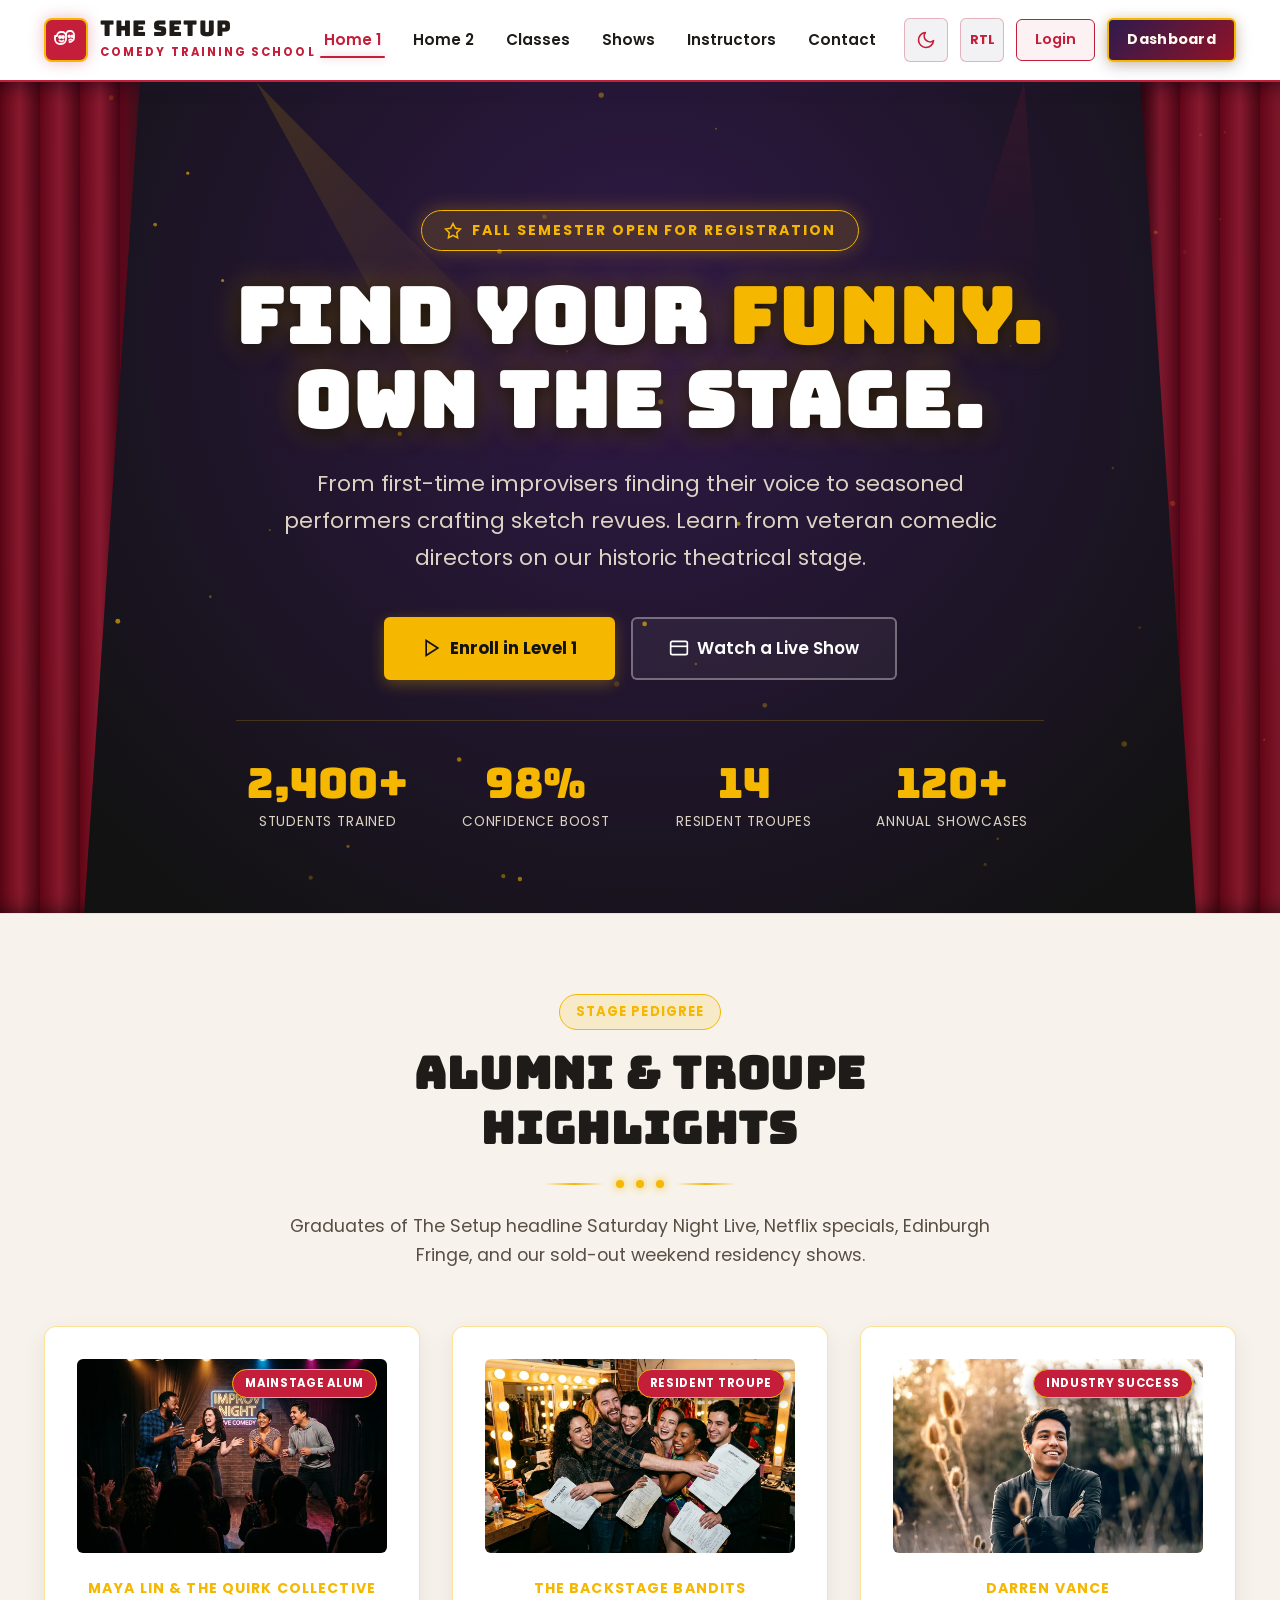
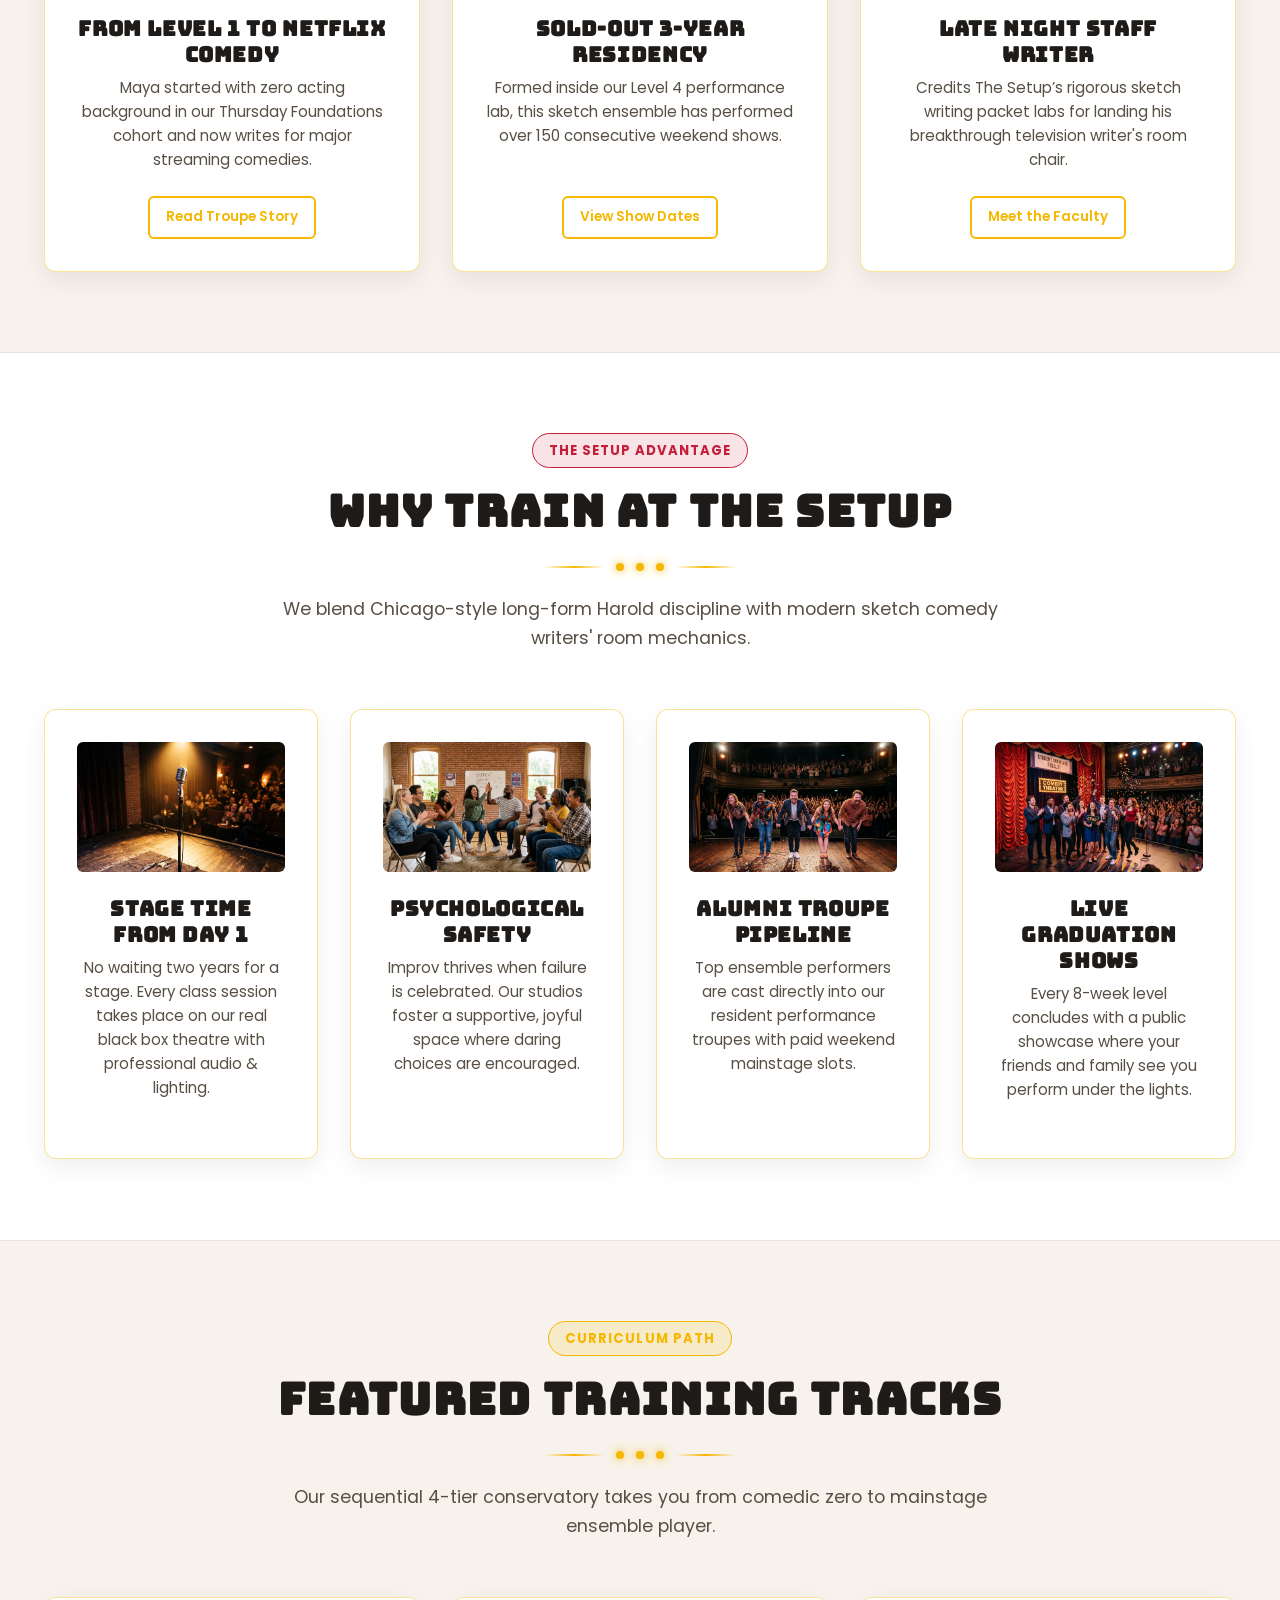
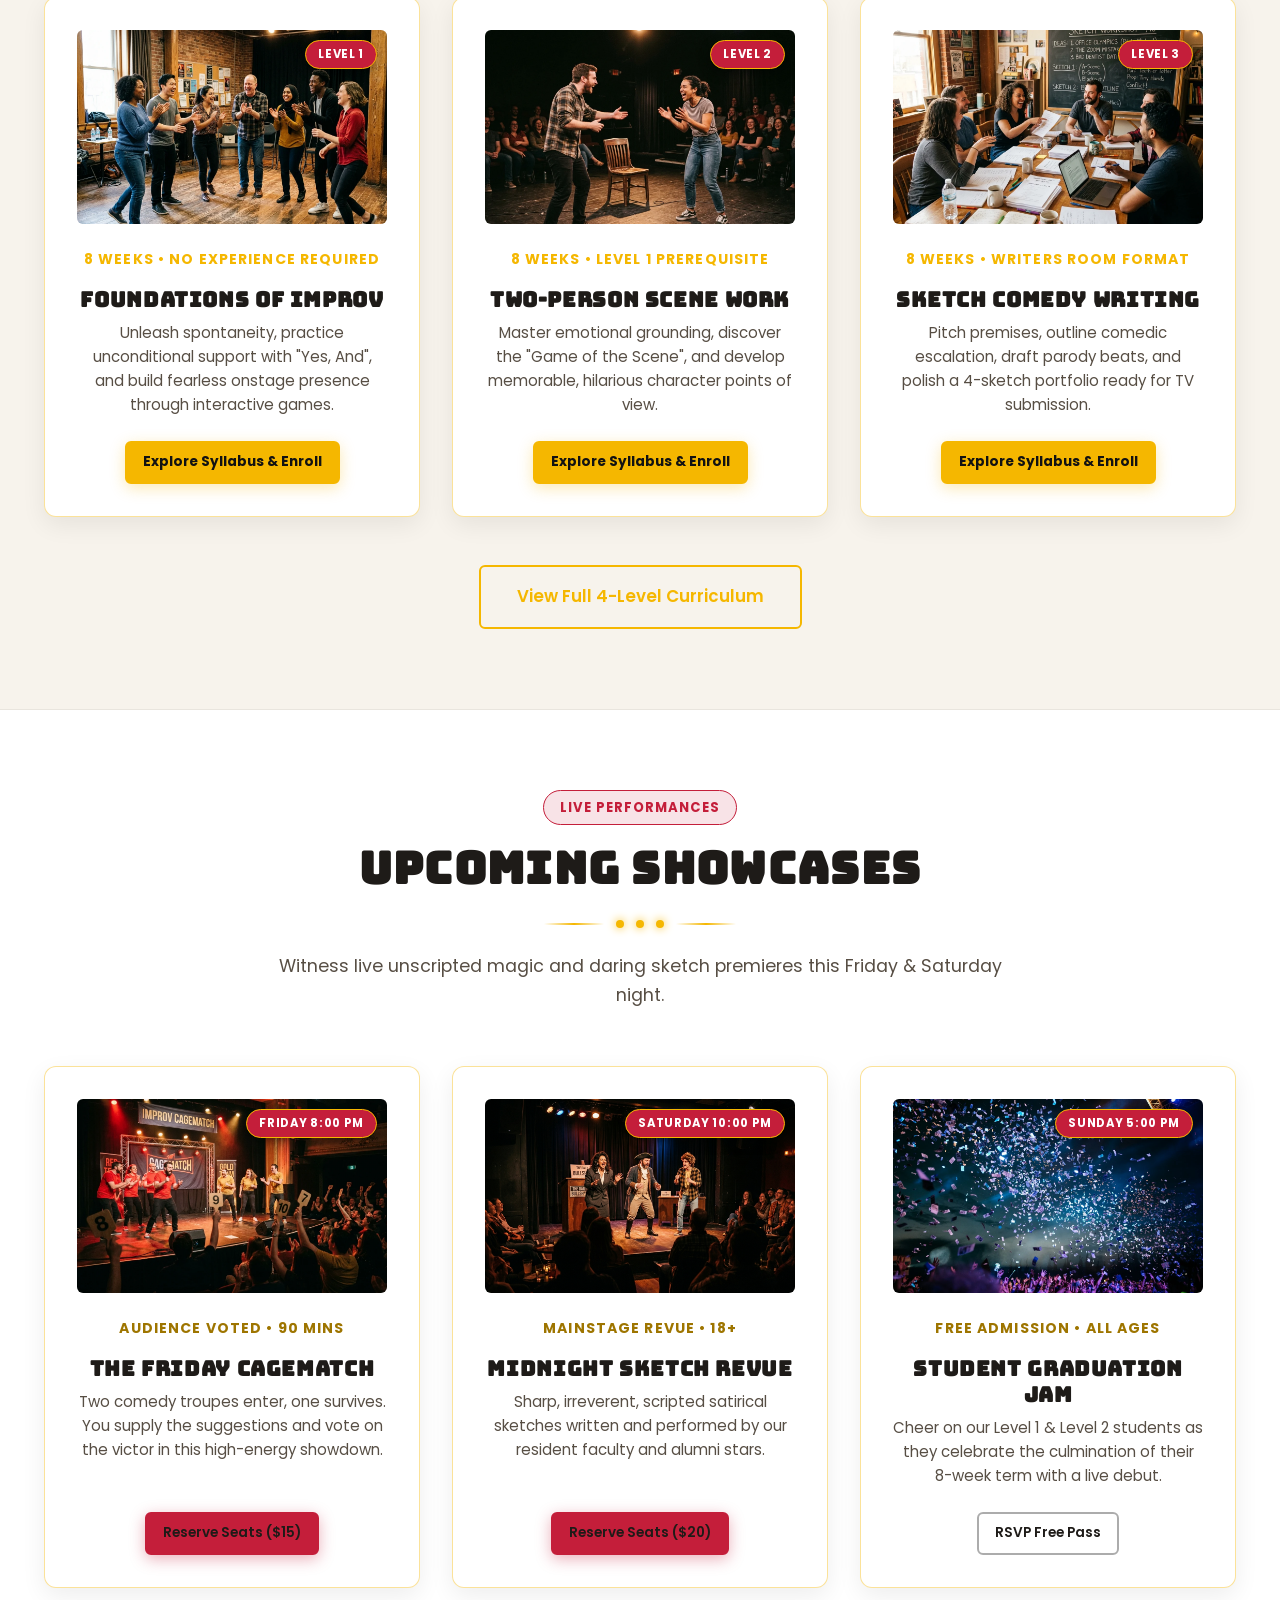
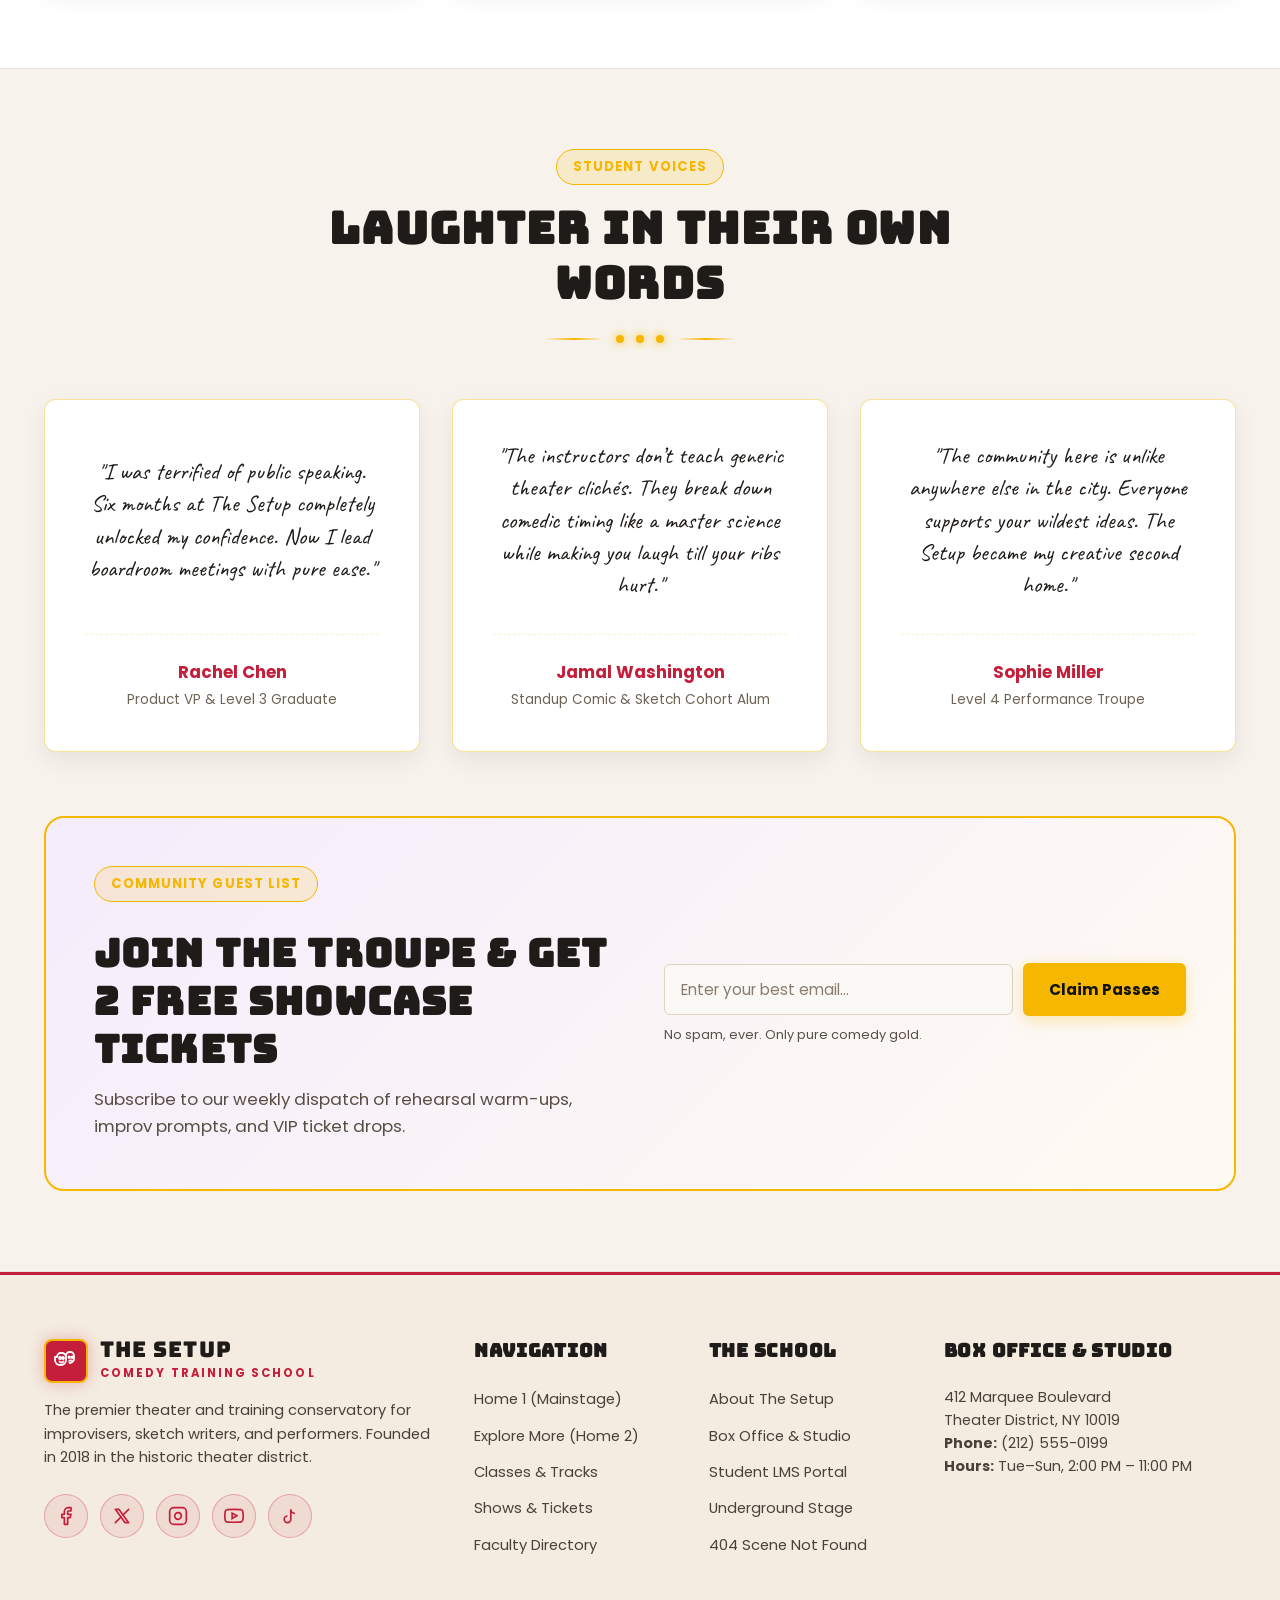
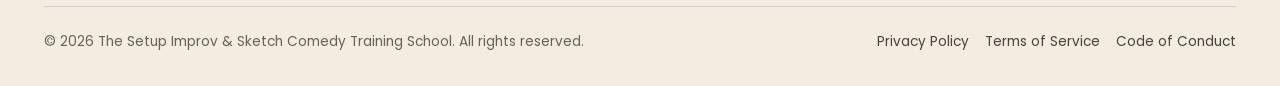
==== commit 007dab5f: "2" ====
--- a/pages/index.html
+++ b/pages/index.html
@@ -196,7 +196,7 @@
           <div class="theatre-card dark-style">
             <div class="card-image-wrap">
               <div class="card-badge">Industry Success</div>
-              <img src="../assets/images/hero-curtain-stage.webp" alt="Theatrical spotlight microphone" width="400" height="250" loading="lazy">
+              <img src="../assets/images/alumni-darren-vance.webp" alt="Darren Vance late-night television comedy writer" width="400" height="250" loading="lazy">
             </div>
             <div class="card-subtitle">Darren Vance</div>
             <h3 class="card-title">Late Night Staff Writer</h3>
@@ -376,7 +376,7 @@
           <div class="theatre-card">
             <div class="card-image-wrap">
               <div class="card-badge">Sunday 5:00 PM</div>
-              <img src="../assets/images/class-troupe-prep.webp" alt="Student Graduation Showcase" width="400" height="250" loading="lazy">
+              <img src="../assets/images/show-graduation-jam.webp" alt="Student Graduation Showcase" width="400" height="250" loading="lazy">
             </div>
             <div class="card-subtitle">Free Admission • All Ages</div>
             <h3 class="card-title">Student Graduation Jam</h3>
--- a/assets/css/style.css
+++ b/assets/css/style.css
@@ -474,66 +474,102 @@
 /* Primary Button: Curtain Crimson with Marquee Edge */
 .btn-primary {
   background: var(--curtain-crimson);
-  color: var(--marquee-cream);
+  color: var(--marquee-cream) !important;
   border-color: var(--curtain-crimson);
   box-shadow: 0 4px 15px rgba(196, 30, 58, 0.35);
 }
 
-.btn-primary:hover {
-  background: #a5162f;
-  border-color: #a5162f;
+.btn-primary:hover,
+.btn-primary:focus,
+.btn-primary:active {
+  background: #a5162f !important;
+  border-color: #a5162f !important;
   box-shadow: 0 6px 20px rgba(196, 30, 58, 0.55);
   transform: translateY(-2px);
-  color: #fff;
+  color: #ffffff !important;
 }
 
 /* Secondary Button: Spotlight Gold */
 .btn-gold {
   background: var(--spotlight-gold);
-  color: var(--ink-black);
+  color: var(--ink-black) !important;
   border-color: var(--spotlight-gold);
   font-weight: 700;
   box-shadow: 0 4px 15px rgba(245, 183, 0, 0.3);
   transition: all var(--transition-fast);
 }
 
-.btn-gold:hover {
-  background: #ffcf33;
-  border-color: #ffcf33;
+.btn-gold:hover,
+.btn-gold:focus,
+.btn-gold:active {
+  background: #ffcf33 !important;
+  border-color: #ffcf33 !important;
   box-shadow: 0 8px 25px rgba(245, 183, 0, 0.6), 0 0 15px rgba(255, 207, 51, 0.4);
   transform: translateY(-2px) scale(1.01);
-  color: var(--ink-black);
-}
-
-/* Outline Button */
-.btn-outline {
+  color: #121212 !important;
+}
+
+/* Outline Button - Context Aware */
+.btn-outline:not(:hover):not(:focus):not(:active) {
   background: transparent;
-  color: var(--marquee-cream);
+  color: var(--text-primary) !important;
+  border-color: rgba(18, 18, 18, 0.35);
+}
+
+.section-dark .btn-outline:not(:hover):not(:focus):not(:active),
+.section-violet .btn-outline:not(:hover):not(:focus):not(:active),
+.page-hero .btn-outline:not(:hover):not(:focus):not(:active),
+.site-footer .btn-outline:not(:hover):not(:focus):not(:active),
+.theatre-card.dark-style .btn-outline:not(:hover):not(:focus):not(:active) {
+  color: var(--marquee-cream) !important;
   border-color: rgba(255, 248, 237, 0.5);
 }
 
-.btn-outline:hover {
-  background: rgba(255, 248, 237, 0.1);
+.btn-outline:hover,
+.btn-outline:focus,
+.btn-outline:active,
+.section-dark .btn-outline:hover,
+.section-violet .btn-outline:hover,
+.page-hero .btn-outline:hover,
+.site-footer .btn-outline:hover,
+.theatre-card.dark-style .btn-outline:hover {
+  background: var(--spotlight-gold) !important;
+  border-color: var(--spotlight-gold) !important;
+  color: #121212 !important;
+  transform: translateY(-2px);
+}
+
+/* Outline Gold Button */
+.btn-outline-gold:not(:hover):not(:focus):not(:active) {
+  background: transparent;
+  color: #9e7500 !important;
   border-color: var(--spotlight-gold);
-  color: var(--spotlight-gold);
-  transform: translateY(-2px);
-}
-
-.btn-outline-gold {
-  background: transparent;
-  color: var(--spotlight-gold);
-  border-color: var(--spotlight-gold);
-}
-
-.btn-outline-gold:hover {
-  background: var(--spotlight-gold);
-  color: var(--ink-black);
+  font-weight: 600;
+}
+
+.section-dark .btn-outline-gold:not(:hover):not(:focus):not(:active),
+.section-violet .btn-outline-gold:not(:hover):not(:focus):not(:active),
+.page-hero .btn-outline-gold:not(:hover):not(:focus):not(:active),
+.theatre-card.dark-style .btn-outline-gold:not(:hover):not(:focus):not(:active) {
+  color: var(--spotlight-gold) !important;
+}
+
+.btn-outline-gold:hover,
+.btn-outline-gold:focus,
+.btn-outline-gold:active,
+.section-dark .btn-outline-gold:hover,
+.section-violet .btn-outline-gold:hover,
+.page-hero .btn-outline-gold:hover,
+.theatre-card.dark-style .btn-outline-gold:hover {
+  background: var(--spotlight-gold) !important;
+  border-color: var(--spotlight-gold) !important;
+  color: #121212 !important;
   box-shadow: 0 0 15px var(--spotlight-gold-glow);
 }
 
 /* Auth Buttons in Nav */
 .btn-login {
-  color: var(--curtain-crimson);
+  color: var(--curtain-crimson) !important;
   background: rgba(196, 30, 58, 0.06);
   border: 1.5px solid var(--curtain-crimson);
   padding: 8px 18px;
@@ -543,17 +579,19 @@
   transition: all var(--transition-fast);
 }
 
-.btn-login:hover {
-  background: var(--curtain-crimson);
-  border-color: var(--curtain-crimson);
-  color: #FFF8ED;
+.btn-login:hover,
+.btn-login:focus,
+.btn-login:active {
+  background: var(--curtain-crimson) !important;
+  border-color: var(--curtain-crimson) !important;
+  color: #FFF8ED !important;
   box-shadow: 0 4px 14px rgba(196, 30, 58, 0.35);
   transform: translateY(-1px);
 }
 
 .btn-dashboard {
   background: linear-gradient(135deg, var(--stage-violet) 0%, #911227 100%);
-  color: #FFF8ED;
+  color: #FFF8ED !important;
   border: 2px solid var(--spotlight-gold);
   padding: 8px 18px;
   font-size: 0.9rem;
@@ -564,9 +602,11 @@
   transition: all var(--transition-fast);
 }
 
-.btn-dashboard:hover {
+.btn-dashboard:hover,
+.btn-dashboard:focus,
+.btn-dashboard:active {
   background: linear-gradient(135deg, #911227 0%, var(--stage-violet) 100%);
-  color: var(--spotlight-gold);
+  color: var(--spotlight-gold) !important;
   border-color: var(--spotlight-gold-light);
   box-shadow: 0 6px 20px rgba(196, 30, 58, 0.4), 0 0 16px rgba(245, 183, 0, 0.5);
   transform: translateY(-2px);
@@ -786,13 +826,20 @@
 
 .card-subtitle {
   font-size: 0.88rem;
-  font-weight: 600;
-  color: var(--spotlight-gold);
+  font-weight: 700;
+  color: #9e7500;
   text-transform: uppercase;
   letter-spacing: 0.08em;
   margin-bottom: var(--sp-2);
   transform: translateZ(15px);
   text-align: center;
+}
+
+.section-dark .card-subtitle,
+.section-violet .card-subtitle,
+.theatre-card.dark-style .card-subtitle,
+body.dark-mode .card-subtitle {
+  color: var(--spotlight-gold) !important;
 }
 
 .card-description {
@@ -1204,6 +1251,11 @@
   padding-bottom: var(--sp-8);
 }
 
+.page-hero-about {
+  background-image: url('../images/hero-curtain-stage.webp');
+  background-position: center 40%;
+}
+
 /* Theatrical Multi-Layer Gradient Overlays for Depth, Contrast & Stage Glow */
 .page-hero::before {
   content: '';
@@ -1806,14 +1858,240 @@
 }
 
 /* ==========================================================================
-   Student LMS Dashboard Modules
+   Student LMS Dashboard App Shell Architecture (Matching Reference 1 & 2)
    ========================================================================== */
-.dashboard-wrapper {
-  padding-top: var(--sp-5);
-  padding-bottom: var(--sp-10);
+.dashboard-body {
+  margin: 0;
+  padding: 0;
+  background: #111827;
+  color: #f8fafc;
+  overflow-x: hidden;
+}
+
+.app-shell {
+  min-height: 100vh;
+  display: flex;
+  flex-direction: column;
+  background: #111827;
+}
+
+/* Topbar Header (Matching Reference 2 Model) */
+.app-topbar {
+  height: 64px;
+  background: #141c27;
+  border-bottom: 1px solid #1f293d;
+  display: flex;
+  align-items: center;
+  justify-content: space-between;
+  padding: 0 24px;
+  position: sticky;
+  top: 0;
+  z-index: 100;
+}
+
+.topbar-left {
+  display: flex;
+  align-items: center;
+}
+
+.topbar-logo {
+  display: flex;
+  align-items: center;
+  gap: 12px;
+  text-decoration: none;
+}
+
+.topbar-logo .logo-badge {
+  width: 38px;
+  height: 38px;
+  background: var(--curtain-crimson);
+  border: 1.5px solid var(--spotlight-gold);
+  border-radius: 9px;
+  display: flex;
+  align-items: center;
+  justify-content: center;
+  color: #ffffff;
+  box-shadow: 0 0 12px rgba(245, 183, 0, 0.3);
+}
+
+.topbar-logo .logo-title {
+  display: block;
+  font-family: var(--font-display);
+  font-size: 1.2rem;
+  font-weight: 700;
+  letter-spacing: 0.04em;
+  color: #ffffff;
+  line-height: 1;
+}
+
+.topbar-logo .logo-sub {
+  display: block;
+  font-size: 0.68rem;
+  font-weight: 700;
+  letter-spacing: 0.12em;
+  text-transform: uppercase;
+  color: var(--spotlight-gold);
+  font-style: italic;
+  margin-top: 3px;
+}
+
+.topbar-right {
+  display: flex;
+  align-items: center;
+  gap: 14px;
+}
+
+.topbar-avatar-btn {
+  width: 40px;
+  height: 40px;
+  border-radius: 50%;
+  border: 2px solid var(--spotlight-gold);
+  background: #1c2636;
+  padding: 0;
+  cursor: pointer;
+  overflow: hidden;
+  display: flex;
+  align-items: center;
+  justify-content: center;
+  transition: transform 0.2s ease, box-shadow 0.2s ease;
+  box-shadow: 0 0 12px rgba(245, 183, 0, 0.3);
+}
+
+.topbar-avatar-btn:hover {
+  transform: scale(1.05);
+  box-shadow: 0 0 16px rgba(245, 183, 0, 0.5);
+}
+
+.topbar-avatar-img {
+  width: 100%;
+  height: 100%;
+  object-fit: cover;
+}
+
+/* App Body Layout */
+.app-body {
+  display: flex;
+  flex: 1;
+  min-height: calc(100vh - 64px);
+}
+
+/* Left Vertical Sidebar (Matching Reference 1 Model) */
+.app-sidebar {
+  width: 260px;
+  flex-shrink: 0;
+  background: #141c27;
+  border-right: 1px solid #1f293d;
+  display: flex;
+  flex-direction: column;
+  justify-content: space-between;
+  padding: 24px 14px 20px 14px;
+  position: sticky;
+  top: 64px;
+  height: calc(100vh - 64px);
+}
+
+.sidebar-nav {
+  display: flex;
+  flex-direction: column;
+  gap: 6px;
+}
+
+/* Sidebar Tab Item Button (Matching Reference 1 Model) */
+.dash-tab-btn {
+  display: flex;
+  align-items: center;
+  gap: 14px;
+  padding: 13px 16px;
+  background: transparent;
+  border: 1px solid transparent;
+  border-radius: 10px;
+  color: #94a3b8;
+  font-weight: 500;
+  font-size: 0.94rem;
+  cursor: pointer;
+  width: 100%;
+  text-align: left;
+  transition: all 0.2s cubic-bezier(0.4, 0, 0.2, 1);
+}
+
+.dash-tab-btn svg {
+  color: #94a3b8;
+  flex-shrink: 0;
+  transition: color 0.2s ease;
+}
+
+.dash-tab-btn:hover {
+  background: rgba(255, 255, 255, 0.05);
+  color: #ffffff;
+}
+
+.dash-tab-btn:hover svg {
+  color: var(--spotlight-gold);
+}
+
+/* Reference 1 Active Pill Container Model */
+.dash-tab-btn.active {
+  background: #252f3e !important;
+  border-color: rgba(255, 255, 255, 0.08) !important;
+  color: #ffffff !important;
+  font-weight: 600;
+  box-shadow: 0 4px 12px rgba(0, 0, 0, 0.2);
+}
+
+.dash-tab-btn.active svg {
+  color: var(--spotlight-gold) !important;
+}
+
+/* Sidebar Bottom Footer (Matching Reference 1 Model) */
+.sidebar-footer {
+  padding-top: 14px;
+  border-top: 1px solid #1f293d;
+}
+
+.sidebar-logout-btn {
+  display: flex;
+  align-items: center;
+  gap: 14px;
+  padding: 12px 16px;
+  border-radius: 10px;
+  font-size: 0.94rem;
+  font-weight: 500;
+  color: #94a3b8;
+  background: transparent;
+  border: none;
+  cursor: pointer;
+  width: 100%;
+  text-align: left;
+  transition: all 0.2s ease;
+}
+
+.sidebar-logout-btn svg {
+  color: #94a3b8;
+  flex-shrink: 0;
+  transition: color 0.2s ease;
+}
+
+.sidebar-logout-btn:hover {
+  background: rgba(239, 68, 68, 0.12);
+  color: #f87171;
+}
+
+.sidebar-logout-btn:hover svg {
+  color: #f87171;
+}
+
+/* Main Content View Area */
+.app-main-content {
+  flex: 1;
+  padding: 28px;
+  overflow-y: auto;
+  min-width: 0;
   background: var(--ink-black);
-  color: var(--marquee-cream);
-  min-height: 90vh;
+}
+
+.dashboard-content-container {
+  max-width: 1280px;
+  margin: 0 auto;
 }
 
 .dashboard-header-card {
@@ -1851,40 +2129,75 @@
   flex-wrap: nowrap;
 }
 
-.dashboard-tabs-bar {
-  display: flex;
-  align-items: center;
-  gap: 12px;
-  border-bottom: 2px solid rgba(245, 183, 0, 0.2);
-  margin-bottom: var(--sp-5);
-  overflow-x: auto;
-  padding-bottom: 2px;
-}
-
-.dash-tab-btn {
-  padding: 12px 20px;
-  background: transparent;
-  border: none;
-  border-bottom: 3px solid transparent;
-  color: var(--marquee-cream-muted);
-  font-weight: 600;
-  cursor: pointer;
-  white-space: nowrap;
-  transition: all var(--transition-fast);
-}
-
-.dash-tab-btn.active,
-.dash-tab-btn:hover {
-  color: var(--spotlight-gold);
-  border-bottom-color: var(--spotlight-gold);
-}
-
 .dash-panel {
   display: none;
 }
 
 .dash-panel.active {
   display: block;
+}
+
+.dash-panel-title {
+  font-size: 1.6rem;
+  color: #ffffff;
+  margin: 0 0 4px 0;
+}
+
+.dash-panel-sub {
+  color: var(--marquee-cream-muted);
+  font-size: 0.95rem;
+  margin: 0;
+}
+
+.dash-sidebar-toggle {
+  display: none;
+  margin-right: 8px;
+}
+
+.sidebar-backdrop {
+  display: none;
+}
+
+@media (max-width: 992px) {
+  .dash-sidebar-toggle {
+    display: inline-flex;
+    align-items: center;
+    justify-content: center;
+  }
+
+  .app-sidebar {
+    position: fixed;
+    top: 64px;
+    left: -285px;
+    width: 275px;
+    height: calc(100vh - 64px);
+    z-index: 1000;
+    transition: transform 0.3s cubic-bezier(0.4, 0, 0.2, 1);
+    box-shadow: 10px 0 30px rgba(0, 0, 0, 0.5);
+    background: #141c27;
+  }
+
+  .app-sidebar.mobile-open {
+    transform: translateX(285px);
+  }
+
+  .sidebar-backdrop.active {
+    display: block;
+    position: fixed;
+    top: 64px;
+    left: 0;
+    right: 0;
+    bottom: 0;
+    background: rgba(0, 0, 0, 0.65);
+    backdrop-filter: blur(4px);
+    z-index: 999;
+  }
+
+  .dash-tab-btn {
+    white-space: normal;
+    width: 100%;
+    flex-shrink: 0;
+  }
 }
 
 /* Visual Course Progression Tracker */
@@ -2220,7 +2533,7 @@
 
   .hero-home1 {
     min-height: auto;
-    padding: calc(var(--header-height) + var(--sp-4)) var(--sp-2) var(--sp-6) var(--sp-2);
+    padding: var(--sp-6) var(--sp-3) var(--sp-8) var(--sp-3) !important;
   }
 
   /* Equal sizing for all stacked hero CTA buttons on mobile view */
@@ -2284,7 +2597,7 @@
     display: flex !important;
     flex-direction: column !important;
     grid-template-columns: 1fr !important;
-    gap: 16px !important;
+    gap: 0 !important;
     width: 100% !important;
   }
 
@@ -2293,21 +2606,59 @@
     padding: var(--sp-4) var(--sp-3) !important;
   }
 
+  /* Increase card box width on mobile for Login and Register pages */
+  main.auth-main,
+  main#main-content.auth-main {
+    padding-left: 8px !important;
+    padding-right: 8px !important;
+  }
+
+  .auth-container,
+  .container.auth-container {
+    padding-left: 4px !important;
+    padding-right: 4px !important;
+    width: 100% !important;
+    max-width: 100% !important;
+  }
+
+  .auth-card-container,
+  .theatre-card.dark-style.auth-card-container {
+    padding: 24px 16px !important;
+    border-radius: 16px !important;
+    width: 100% !important;
+    box-sizing: border-box !important;
+  }
+
+  .auth-card-container h1 {
+    font-size: 1.5rem !important;
+    margin: 8px 0 6px 0 !important;
+  }
+
+  .auth-card-container .card-description {
+    font-size: 0.88rem !important;
+    line-height: 1.5 !important;
+    margin-bottom: 20px !important;
+  }
+
   .form-group {
     width: 100% !important;
-    margin-bottom: 0 !important;
+    margin-bottom: 16px !important;
   }
 
   .form-group .form-control {
     width: 100% !important;
     box-sizing: border-box !important;
-    font-size: 1rem !important;
+    font-size: 0.95rem !important;
+    padding: 12px 14px !important;
+    border-radius: 8px !important;
   }
 
   .form-label {
     white-space: normal !important;
-    font-size: 0.9rem !important;
+    font-size: 0.88rem !important;
     line-height: 1.3 !important;
+    margin-bottom: 6px !important;
+    display: inline-block !important;
   }
 
   .contact-btn-wrap {
@@ -2411,8 +2762,12 @@
   body > main#main-content,
   body.dark-mode > main#main-content,
   main#main-content {
-    padding-top: 80px !important;
+    padding-top: 0 !important;
     align-items: flex-start !important;
+  }
+
+  main#main-content.auth-main {
+    padding-top: 24px !important;
   }
 
   /* Prevent Any Button Text Cropping Across Mobile Pages */
@@ -2444,7 +2799,7 @@
 
   .page-hero {
     min-height: auto;
-    padding: calc(var(--header-height) + var(--sp-4)) var(--sp-2) var(--sp-6) var(--sp-2);
+    padding: var(--sp-6) var(--sp-3) var(--sp-8) var(--sp-3) !important;
   }
 
   .page-hero h1 {
@@ -3221,6 +3576,42 @@
   border-radius: var(--radius-sm) !important;
 }
 
+/* --------------------------------------------------------------------------
+   IPAD PRO VIEWS: DASHBOARD PAGE CARDS 2*2 GRID
+   Forces stats overview and course level catalog cards into a 2x2 layout
+   (2 columns x 2 rows) on all iPad Pro orientations and tablet viewports.
+   -------------------------------------------------------------------------- */
+@media (min-width: 640px) and (max-width: 1366px) {
+  .dashboard-body .grid-4,
+  .dashboard-body #dashStatsContainer,
+  .dashboard-body #dashCatalogContainer .card-grid,
+  .dashboard-content-container .grid-4,
+  .dashboard-content-container .card-grid.grid-4 {
+    grid-template-columns: repeat(2, 1fr) !important;
+    gap: var(--sp-4) !important;
+  }
+}
+
+html.is-ipad-pro .dashboard-body .grid-4,
+html.is-ipad-pro .dashboard-body #dashStatsContainer,
+html.is-ipad-pro .dashboard-body #dashCatalogContainer .card-grid,
+html.is-ipad-pro .dashboard-content-container .grid-4,
+html.is-ipad-pro .dashboard-content-container .card-grid.grid-4 {
+  grid-template-columns: repeat(2, 1fr) !important;
+  gap: var(--sp-4) !important;
+}
+
+@media (hover: none) and (pointer: coarse) and (min-width: 640px) and (max-width: 1366px) {
+  .dashboard-body .grid-4,
+  .dashboard-body #dashStatsContainer,
+  .dashboard-body #dashCatalogContainer .card-grid,
+  .dashboard-content-container .grid-4,
+  .dashboard-content-container .card-grid.grid-4 {
+    grid-template-columns: repeat(2, 1fr) !important;
+    gap: var(--sp-4) !important;
+  }
+}
+
 /* ==========================================================================
    Social Auth Buttons & Divider
    ========================================================================== */
@@ -3295,7 +3686,765 @@
   transition: all var(--transition-fast);
 }
 
-.theatre-card a:hover {
+.theatre-card a:not(.btn):hover {
   color: var(--spotlight-gold-light) !important;
   text-shadow: 0 0 10px rgba(245, 183, 0, 0.4);
 }
+
+/* Form options row (Remember me & Forgot Password) for Login Page */
+.form-options-row {
+  display: flex;
+  align-items: center;
+  justify-content: space-between;
+  gap: 12px;
+  margin-bottom: 24px;
+  flex-wrap: nowrap;
+  width: 100%;
+}
+
+.form-options-row .checkbox-wrap {
+  display: flex;
+  align-items: center;
+  gap: 8px;
+  min-width: 0;
+  flex-shrink: 1;
+}
+
+.form-options-row label {
+  white-space: nowrap;
+  font-size: 0.85rem;
+  color: var(--marquee-cream-muted);
+  cursor: pointer;
+  margin-bottom: 0;
+  overflow: hidden;
+  text-overflow: ellipsis;
+}
+
+.form-options-row a {
+  white-space: nowrap;
+  font-size: 0.82rem;
+  color: var(--spotlight-gold);
+  flex-shrink: 0;
+}
+
+@media (max-width: 480px) {
+  .form-options-row {
+    gap: 6px;
+  }
+  .form-options-row label {
+    font-size: 0.75rem;
+  }
+  .form-options-row a {
+    font-size: 0.75rem;
+  }
+  .auth-card-container {
+    padding: var(--sp-4) !important;
+  }
+}
+
+/* ==========================================================================
+   LIGHT THEME OVERRIDES: Ensures 100% White/Light Clean Aesthetics Across ALL Pages
+   ========================================================================== */
+html:not([data-theme="dark"]),
+:root[data-theme="light"] {
+  --marquee-cream: #1e1b18;
+  --marquee-cream-muted: #574e44;
+  --text-primary: #1e1b18;
+  --text-secondary: #574e44;
+  --text-muted: #6e6355;
+}
+
+html:not([data-theme="dark"]) body:not(.dark-mode),
+:root[data-theme="light"] body {
+  background-color: #ffffff !important;
+  color: #1e1b18 !important;
+}
+
+/* Automatic Overrides for Inline Styled Text in Light Mode */
+html:not([data-theme="dark"]) body:not(.dark-mode) [style*="color: #fff"],
+html:not([data-theme="dark"]) body:not(.dark-mode) [style*="color: #ffffff"],
+html:not([data-theme="dark"]) body:not(.dark-mode) [style*="color:#fff"],
+html:not([data-theme="dark"]) body:not(.dark-mode) [style*="color:#ffffff"] {
+  color: #1e1b18 !important;
+}
+
+html:not([data-theme="dark"]) body:not(.dark-mode) [style*="color: var(--marquee-cream-muted)"],
+html:not([data-theme="dark"]) body:not(.dark-mode) [style*="color:var(--marquee-cream-muted)"] {
+  color: #574e44 !important;
+}
+
+html:not([data-theme="dark"]) body:not(.dark-mode) [style*="color: var(--marquee-cream)"],
+html:not([data-theme="dark"]) body:not(.dark-mode) [style*="color:var(--marquee-cream)"] {
+  color: #1e1b18 !important;
+}
+
+html:not([data-theme="dark"]) body:not(.dark-mode) [style*="color: var(--spotlight-gold)"],
+html:not([data-theme="dark"]) body:not(.dark-mode) [style*="color:var(--spotlight-gold)"] {
+  color: #b88300 !important;
+}
+
+/* 1. Header & Navigation in Light Mode */
+html:not([data-theme="dark"]) body:not(.dark-mode) .site-header {
+  background: rgba(255, 255, 255, 0.96) !important;
+  border-bottom: 2px solid var(--curtain-crimson) !important;
+}
+
+html:not([data-theme="dark"]) body:not(.dark-mode) .site-header.menu-active {
+  background: #ffffff !important;
+  border-bottom-color: var(--spotlight-gold) !important;
+}
+
+html:not([data-theme="dark"]) body:not(.dark-mode) .site-header .site-nav:not(.mobile-open) .nav-link {
+  color: #1e1b18 !important;
+}
+
+html:not([data-theme="dark"]) body:not(.dark-mode) .site-header .site-nav:not(.mobile-open) .nav-link:hover,
+html:not([data-theme="dark"]) body:not(.dark-mode) .site-header .site-nav:not(.mobile-open) .nav-link.active {
+  color: var(--curtain-crimson) !important;
+}
+
+/* Mobile Hamburger Menu Nav Links in Light Mode (Crisp White Text on Dark Overlay) */
+html:not([data-theme="dark"]) body:not(.dark-mode) .site-nav.mobile-open .nav-link,
+:root[data-theme="light"] .site-nav.mobile-open .nav-link {
+  color: #FFF8ED !important;
+  background: rgba(255, 255, 255, 0.08) !important;
+  border: 1px solid rgba(245, 183, 0, 0.25) !important;
+}
+
+html:not([data-theme="dark"]) body:not(.dark-mode) .site-nav.mobile-open .nav-link:hover,
+html:not([data-theme="dark"]) body:not(.dark-mode) .site-nav.mobile-open .nav-link.active,
+:root[data-theme="light"] .site-nav.mobile-open .nav-link:hover,
+:root[data-theme="light"] .site-nav.mobile-open .nav-link.active {
+  background: var(--curtain-crimson) !important;
+  color: #FFF8ED !important;
+  border-color: var(--spotlight-gold) !important;
+  box-shadow: 0 6px 20px rgba(196, 30, 58, 0.45), 0 0 12px rgba(245, 183, 0, 0.35) !important;
+}
+
+/* 2. Hero Sections in Light Mode (All Pages Match Home 1 Stage & Background Image Glow) */
+.hero-home1,
+.hero-home1 .hero-content,
+.hero-home2,
+.hero-home2 .home2-lead,
+.page-hero,
+.page-hero .container,
+html:not([data-theme="dark"]) .hero-home1,
+html:not([data-theme="dark"]) .hero-home2,
+html:not([data-theme="dark"]) .page-hero,
+:root[data-theme="light"] .hero-home1,
+:root[data-theme="light"] .hero-home2,
+:root[data-theme="light"] .page-hero {
+  color: #FFF8ED !important;
+}
+
+/* Home 2 Hero Background in Light Mode (Matches Home 1 Dark Stage Vibe) */
+html:not([data-theme="dark"]) body:not(.dark-mode) .hero-home2,
+:root[data-theme="light"] .hero-home2 {
+  background: radial-gradient(circle at 50% 30%, #301948 0%, #121212 85%) !important;
+  color: #FFF8ED !important;
+}
+
+/* Inner Page Hero Gradient Overlays in Light Mode (Preserves Dark Stage Contrast over BG Images) */
+html:not([data-theme="dark"]) body:not(.dark-mode) .page-hero::before,
+:root[data-theme="light"] .page-hero::before {
+  background: 
+    radial-gradient(ellipse at 50% 15%, rgba(245, 183, 0, 0.16) 0%, transparent 65%),
+    linear-gradient(180deg, 
+      rgba(18, 18, 18, 0.80) 0%, 
+      rgba(45, 27, 78, 0.74) 45%, 
+      rgba(18, 18, 18, 0.94) 86%,
+      #121212 100%
+    ) !important;
+}
+
+html:not([data-theme="dark"]) body:not(.dark-mode) .page-hero::after,
+:root[data-theme="light"] .page-hero::after {
+  background: radial-gradient(circle at 50% 0%, rgba(196, 30, 58, 0.20) 0%, transparent 60%) !important;
+}
+
+/* Hero Headings (H1 White + Gold Text Glow like Home 1) */
+.hero-home1 .hero-title,
+.hero-home2 h1,
+.page-hero h1,
+html:not([data-theme="dark"]) .hero-home1 .hero-title,
+html:not([data-theme="dark"]) .hero-home2 h1,
+html:not([data-theme="dark"]) .page-hero h1,
+:root[data-theme="light"] .hero-home1 .hero-title,
+:root[data-theme="light"] .hero-home2 h1,
+:root[data-theme="light"] .page-hero h1 {
+  color: #ffffff !important;
+  text-shadow: 0 4px 20px rgba(0, 0, 0, 0.8), 0 0 30px rgba(245, 183, 0, 0.35) !important;
+}
+
+.hero-home1 .hero-title span,
+.hero-home2 h1 span,
+.page-hero h1 span,
+html:not([data-theme="dark"]) .hero-home1 .hero-title span,
+html:not([data-theme="dark"]) .hero-home2 h1 span,
+html:not([data-theme="dark"]) .page-hero h1 span,
+:root[data-theme="light"] .hero-home1 .hero-title span,
+:root[data-theme="light"] .hero-home2 h1 span,
+:root[data-theme="light"] .page-hero h1 span {
+  color: #F5B700 !important;
+}
+
+/* Subtitles, Descriptions, & Lead Text inside All Heroes (Cream/Muted White like Home 1) */
+.hero-home1 .hero-subtitle,
+.hero-home2 p,
+.page-hero p,
+.page-hero .hero-lead-text,
+html:not([data-theme="dark"]) .hero-home1 .hero-subtitle,
+html:not([data-theme="dark"]) .hero-home2 p,
+html:not([data-theme="dark"]) .page-hero p,
+html:not([data-theme="dark"]) .page-hero .hero-lead-text,
+:root[data-theme="light"] .hero-home1 .hero-subtitle,
+:root[data-theme="light"] .hero-home2 p,
+:root[data-theme="light"] .page-hero p,
+:root[data-theme="light"] .page-hero .hero-lead-text {
+  color: #dcd3c3 !important;
+}
+
+/* Eyebrows, Section Tags & Hero Pills in Light Mode (Gold Border & Glow like Home 1) */
+.hero-home1 .hero-eyebrow,
+.hero-home2 .section-tag,
+.page-hero .section-tag,
+.page-hero .hero-pill,
+html:not([data-theme="dark"]) .hero-home1 .hero-eyebrow,
+html:not([data-theme="dark"]) .hero-home2 .section-tag,
+html:not([data-theme="dark"]) .page-hero .section-tag,
+html:not([data-theme="dark"]) .page-hero .hero-pill,
+:root[data-theme="light"] .hero-home1 .hero-eyebrow,
+:root[data-theme="light"] .hero-home2 .section-tag,
+:root[data-theme="light"] .page-hero .section-tag,
+:root[data-theme="light"] .page-hero .hero-pill {
+  color: #F5B700 !important;
+  border-color: #F5B700 !important;
+  background: rgba(245, 183, 0, 0.15) !important;
+}
+
+/* Breadcrumbs in Hero Banners */
+.page-hero .breadcrumb-item,
+.page-hero .breadcrumb-item a,
+html:not([data-theme="dark"]) .page-hero .breadcrumb-item,
+html:not([data-theme="dark"]) .page-hero .breadcrumb-item a,
+:root[data-theme="light"] .page-hero .breadcrumb-item,
+:root[data-theme="light"] .page-hero .breadcrumb-item a {
+  color: #dcd3c3 !important;
+}
+
+.page-hero .breadcrumb-item.active,
+html:not([data-theme="dark"]) .page-hero .breadcrumb-item.active,
+:root[data-theme="light"] .page-hero .breadcrumb-item.active {
+  color: #F5B700 !important;
+}
+
+/* Outline Buttons in All Heroes in Light Mode */
+.hero-home1 .btn-outline,
+.hero-home2 .btn-outline,
+.page-hero .btn-outline,
+html:not([data-theme="dark"]) .hero-home1 .btn-outline,
+html:not([data-theme="dark"]) .hero-home2 .btn-outline,
+html:not([data-theme="dark"]) .page-hero .btn-outline,
+:root[data-theme="light"] .hero-home1 .btn-outline,
+:root[data-theme="light"] .hero-home2 .btn-outline,
+:root[data-theme="light"] .page-hero .btn-outline {
+  color: #ffffff !important;
+  border-color: rgba(255, 255, 255, 0.35) !important;
+  background: rgba(255, 255, 255, 0.05) !important;
+}
+
+.hero-home1 .btn-outline:hover,
+.hero-home2 .btn-outline:hover,
+.page-hero .btn-outline:hover,
+html:not([data-theme="dark"]) .hero-home1 .btn-outline:hover,
+html:not([data-theme="dark"]) .hero-home2 .btn-outline:hover,
+html:not([data-theme="dark"]) .page-hero .btn-outline:hover,
+:root[data-theme="light"] .hero-home1 .btn-outline:hover,
+:root[data-theme="light"] .hero-home2 .btn-outline:hover,
+:root[data-theme="light"] .page-hero .btn-outline:hover {
+  color: #F5B700 !important;
+  border-color: #F5B700 !important;
+  background: rgba(245, 183, 0, 0.15) !important;
+}
+
+.hero-home2 .btn-outline-gold,
+.page-hero .btn-outline-gold,
+html:not([data-theme="dark"]) .hero-home2 .btn-outline-gold,
+html:not([data-theme="dark"]) .page-hero .btn-outline-gold,
+:root[data-theme="light"] .hero-home2 .btn-outline-gold,
+:root[data-theme="light"] .page-hero .btn-outline-gold {
+  color: #F5B700 !important;
+  border-color: #F5B700 !important;
+  background: rgba(245, 183, 0, 0.1) !important;
+}
+
+/* Stats in Hero Sections */
+.hero-home1 .stat-number,
+.page-hero .stat-number,
+html:not([data-theme="dark"]) .hero-home1 .stat-number,
+html:not([data-theme="dark"]) .page-hero .stat-number,
+:root[data-theme="light"] .hero-home1 .stat-number,
+:root[data-theme="light"] .page-hero .stat-number {
+  color: #F5B700 !important;
+}
+
+.hero-home1 .stat-label,
+.page-hero .stat-label,
+html:not([data-theme="dark"]) .hero-home1 .stat-label,
+html:not([data-theme="dark"]) .page-hero .stat-label,
+:root[data-theme="light"] .hero-home1 .stat-label,
+:root[data-theme="light"] .page-hero .stat-label {
+  color: #dcd3c3 !important;
+}
+
+/* Interactive Path Selector Widget inside Home 2 Hero in Light Mode */
+html:not([data-theme="dark"]) body:not(.dark-mode) .hero-home2 .path-selector-widget,
+:root[data-theme="light"] .hero-home2 .path-selector-widget {
+  background: rgba(18, 18, 18, 0.90) !important;
+  color: #FFF8ED !important;
+  border: 1px solid rgba(245, 183, 0, 0.4) !important;
+  box-shadow: 0 12px 36px rgba(0, 0, 0, 0.5) !important;
+}
+
+html:not([data-theme="dark"]) body:not(.dark-mode) .hero-home2 .path-selector-widget h3,
+:root[data-theme="light"] .hero-home2 .path-selector-widget h3 {
+  color: #ffffff !important;
+}
+
+html:not([data-theme="dark"]) body:not(.dark-mode) .hero-home2 .path-selector-widget p,
+html:not([data-theme="dark"]) body:not(.dark-mode) .hero-home2 .path-feature-item span,
+:root[data-theme="light"] .hero-home2 .path-selector-widget p,
+:root[data-theme="light"] .hero-home2 .path-feature-item span {
+  color: #dcd3c3 !important;
+}
+
+/* 3. Dark & Violet Sections in Light Mode */
+html:not([data-theme="dark"]) body:not(.dark-mode) .section-dark,
+:root[data-theme="light"] .section-dark {
+  background-color: #f7f3ec !important;
+  color: #1e1b18 !important;
+  border-top: 1px solid rgba(0, 0, 0, 0.06);
+  border-bottom: 1px solid rgba(0, 0, 0, 0.06);
+}
+
+html:not([data-theme="dark"]) body:not(.dark-mode) .section-dark h1,
+html:not([data-theme="dark"]) body:not(.dark-mode) .section-dark h2,
+html:not([data-theme="dark"]) body:not(.dark-mode) .section-dark h3,
+html:not([data-theme="dark"]) body:not(.dark-mode) .section-dark h4 {
+  color: #1e1b18 !important;
+}
+
+html:not([data-theme="dark"]) body:not(.dark-mode) .section-dark p,
+html:not([data-theme="dark"]) body:not(.dark-mode) .section-dark .card-description {
+  color: #574e44 !important;
+}
+
+html:not([data-theme="dark"]) body:not(.dark-mode) .section-violet,
+:root[data-theme="light"] .section-violet {
+  background: linear-gradient(135deg, #f2e8fb 0%, #faf6fe 100%) !important;
+  color: #1e1b18 !important;
+}
+
+html:not([data-theme="dark"]) body:not(.dark-mode) .section-violet h1,
+html:not([data-theme="dark"]) body:not(.dark-mode) .section-violet h2,
+html:not([data-theme="dark"]) body:not(.dark-mode) .section-violet p {
+  color: #1e1b18 !important;
+}
+
+/* 4. Cards in Light Mode */
+html:not([data-theme="dark"]) body:not(.dark-mode) .theatre-card,
+html:not([data-theme="dark"]) body:not(.dark-mode) .theatre-card.dark-style,
+html:not([data-theme="dark"]) body:not(.dark-mode) .section-dark .theatre-card,
+html:not([data-theme="dark"]) body:not(.dark-mode) .dark-style,
+html:not([data-theme="dark"]) body:not(.dark-mode) .path-selector-widget,
+html:not([data-theme="dark"]) body:not(.dark-mode) .step-card,
+html:not([data-theme="dark"]) body:not(.dark-mode) .testimonial-card,
+html:not([data-theme="dark"]) body:not(.dark-mode) .section-dark .testimonial-card,
+html:not([data-theme="dark"]) body:not(.dark-mode) .faq-item,
+html:not([data-theme="dark"]) body:not(.dark-mode) .section-dark .faq-item,
+html:not([data-theme="dark"]) body:not(.dark-mode) .form-card,
+html:not([data-theme="dark"]) body:not(.dark-mode) .contact-form-card {
+  background: #ffffff !important;
+  color: #1e1b18 !important;
+  border: 1px solid rgba(245, 183, 0, 0.4) !important;
+  box-shadow: 0 8px 24px rgba(0, 0, 0, 0.07) !important;
+}
+
+html:not([data-theme="dark"]) body:not(.dark-mode) .faq-question,
+html:not([data-theme="dark"]) body:not(.dark-mode) .section-dark .faq-question {
+  color: #1e1b18 !important;
+  background: transparent !important;
+}
+
+html:not([data-theme="dark"]) body:not(.dark-mode) .faq-answer,
+html:not([data-theme="dark"]) body:not(.dark-mode) .section-dark .faq-answer {
+  color: #574e44 !important;
+}
+
+html:not([data-theme="dark"]) body:not(.dark-mode) .faq-icon,
+html:not([data-theme="dark"]) body:not(.dark-mode) .section-dark .faq-icon {
+  color: #b88300 !important;
+}
+
+html:not([data-theme="dark"]) body:not(.dark-mode) .testimonial-quote,
+html:not([data-theme="dark"]) body:not(.dark-mode) .section-dark .testimonial-quote {
+  color: #1e1b18 !important;
+}
+
+html:not([data-theme="dark"]) body:not(.dark-mode) .testimonial-author,
+html:not([data-theme="dark"]) body:not(.dark-mode) .section-dark .testimonial-author {
+  color: var(--curtain-crimson) !important;
+  font-weight: 700 !important;
+}
+
+html:not([data-theme="dark"]) body:not(.dark-mode) .testimonial-role,
+html:not([data-theme="dark"]) body:not(.dark-mode) .section-dark .testimonial-role {
+  color: #574e44 !important;
+}
+
+html:not([data-theme="dark"]) body:not(.dark-mode) .theatre-card h1,
+html:not([data-theme="dark"]) body:not(.dark-mode) .theatre-card h2,
+html:not([data-theme="dark"]) body:not(.dark-mode) .theatre-card h3,
+html:not([data-theme="dark"]) body:not(.dark-mode) .theatre-card .card-title,
+html:not([data-theme="dark"]) body:not(.dark-mode) .step-card .card-title,
+html:not([data-theme="dark"]) body:not(.dark-mode) .form-card h1,
+html:not([data-theme="dark"]) body:not(.dark-mode) .form-card h2 {
+  color: #1e1b18 !important;
+}
+
+html:not([data-theme="dark"]) body:not(.dark-mode) .theatre-card p,
+html:not([data-theme="dark"]) body:not(.dark-mode) .theatre-card .card-description,
+html:not([data-theme="dark"]) body:not(.dark-mode) .step-card p,
+html:not([data-theme="dark"]) body:not(.dark-mode) .form-card p,
+html:not([data-theme="dark"]) body:not(.dark-mode) .path-selector-widget p {
+  color: #574e44 !important;
+}
+
+/* 5. Corporate Banner & Closing CTA Sections in Light Mode */
+html:not([data-theme="dark"]) body:not(.dark-mode) .corporate-banner {
+  background: linear-gradient(135deg, #f5ecfc 0%, #fffbf2 100%) !important;
+  color: #1e1b18 !important;
+  border: 2px solid var(--spotlight-gold) !important;
+}
+
+html:not([data-theme="dark"]) body:not(.dark-mode) .corporate-banner h2,
+html:not([data-theme="dark"]) body:not(.dark-mode) .corporate-banner h3 {
+  color: #1e1b18 !important;
+}
+
+html:not([data-theme="dark"]) body:not(.dark-mode) .corporate-banner p,
+html:not([data-theme="dark"]) body:not(.dark-mode) .corporate-banner li {
+  color: #574e44 !important;
+}
+
+html:not([data-theme="dark"]) body:not(.dark-mode) .cta-closing-section {
+  background: linear-gradient(135deg, #f2e5fa 0%, #ffffff 100%) !important;
+  color: #1e1b18 !important;
+}
+
+html:not([data-theme="dark"]) body:not(.dark-mode) .cta-closing-section h2,
+html:not([data-theme="dark"]) body:not(.dark-mode) .cta-closing-section p {
+  color: #1e1b18 !important;
+}
+
+/* 6. Auth Pages & LMS Dashboard in Light Mode */
+html:not([data-theme="dark"]) body:not(.dark-mode) .auth-main,
+html:not([data-theme="dark"]) body:not(.dark-mode) main#main-content.auth-main {
+  background: radial-gradient(circle at center, #f4ebfa 0%, #ffffff 90%) !important;
+  color: #1e1b18 !important;
+}
+
+html:not([data-theme="dark"]) body:not(.dark-mode) .auth-card-container {
+  background: #ffffff !important;
+  border: 2px solid var(--spotlight-gold) !important;
+  box-shadow: 0 15px 45px rgba(0, 0, 0, 0.08) !important;
+  color: #1e1b18 !important;
+}
+
+html:not([data-theme="dark"]) body:not(.dark-mode) .auth-card-container h1,
+html:not([data-theme="dark"]) body:not(.dark-mode) .auth-card-container .card-title {
+  color: #1e1b18 !important;
+}
+
+html:not([data-theme="dark"]) body:not(.dark-mode) .auth-card-container .card-description,
+html:not([data-theme="dark"]) body:not(.dark-mode) .auth-card-container p,
+html:not([data-theme="dark"]) body:not(.dark-mode) .auth-card-container label {
+  color: #574e44 !important;
+}
+
+html:not([data-theme="dark"]) body:not(.dark-mode) .form-label,
+html:not([data-theme="dark"]) body:not(.dark-mode) .section-dark .form-label,
+html:not([data-theme="dark"]) body:not(.dark-mode) .auth-card-container .form-label {
+  color: #1e1b18 !important;
+}
+
+/* Comprehensive Form Controls (Inputs, Selects, Textareas) in Light Mode */
+html:not([data-theme="dark"]) .form-control,
+html:not([data-theme="dark"]) .section-dark .form-control,
+html:not([data-theme="dark"]) .contact-form-card .form-control,
+html:not([data-theme="dark"]) .form-card .form-control,
+html:not([data-theme="dark"]) .auth-card-container .form-control,
+:root[data-theme="light"] .form-control,
+:root[data-theme="light"] .section-dark .form-control {
+  background: #fbf9f5 !important;
+  border: 1.5px solid #dcd3c3 !important;
+  color: #1e1b18 !important;
+}
+
+html:not([data-theme="dark"]) .form-control::placeholder,
+html:not([data-theme="dark"]) .section-dark .form-control::placeholder,
+:root[data-theme="light"] .form-control::placeholder {
+  color: #887c6e !important;
+  opacity: 1 !important;
+}
+
+html:not([data-theme="dark"]) .form-control:focus,
+html:not([data-theme="dark"]) .section-dark .form-control:focus,
+:root[data-theme="light"] .form-control:focus {
+  background: #ffffff !important;
+  border-color: #b88300 !important;
+  box-shadow: 0 0 10px rgba(245, 183, 0, 0.35) !important;
+  color: #1e1b18 !important;
+}
+
+html:not([data-theme="dark"]) body:not(.dark-mode) .btn-social-auth {
+  background: #f7f3ec !important;
+  border: 1px solid #e2d8c8 !important;
+  color: #1e1b18 !important;
+}
+
+html:not([data-theme="dark"]) body:not(.dark-mode) .btn-social-auth:hover {
+  background: #ffffff !important;
+  border-color: var(--spotlight-gold) !important;
+  color: #1e1b18 !important;
+}
+
+html:not([data-theme="dark"]) body:not(.dark-mode) .auth-divider::before,
+html:not([data-theme="dark"]) body:not(.dark-mode) .auth-divider::after {
+  background: rgba(0, 0, 0, 0.12) !important;
+}
+
+html:not([data-theme="dark"]) body:not(.dark-mode) .auth-divider span {
+  color: #7f7466 !important;
+}
+
+/* 7. Footer in Light Mode */
+html:not([data-theme="dark"]) body:not(.dark-mode) .site-footer {
+  background: #f4ece0 !important;
+  color: #574e44 !important;
+  border-top: 3px solid var(--curtain-crimson) !important;
+}
+
+html:not([data-theme="dark"]) body:not(.dark-mode) .site-footer .footer-title {
+  color: #1e1b18 !important;
+}
+
+html:not([data-theme="dark"]) body:not(.dark-mode) .site-footer p,
+html:not([data-theme="dark"]) body:not(.dark-mode) .site-footer .footer-links-list a {
+  color: #4a4239 !important;
+}
+
+html:not([data-theme="dark"]) body:not(.dark-mode) .site-footer .footer-links-list a:hover {
+  color: var(--curtain-crimson) !important;
+}
+
+html:not([data-theme="dark"]) body:not(.dark-mode) .map-top-bar,
+html:not([data-theme="dark"]) body:not(.dark-mode) .map-bottom-bar {
+  background: rgba(255, 255, 255, 0.94) !important;
+  color: #1e1b18 !important;
+  border-color: rgba(245, 183, 0, 0.5) !important;
+  box-shadow: 0 8px 25px rgba(0, 0, 0, 0.1) !important;
+}
+
+/* 8. LMS Dashboard App Shell, Topbar & Sidebar in Light Mode */
+html:not([data-theme="dark"]) body:not(.dark-mode).dashboard-body,
+html:not([data-theme="dark"]) body:not(.dark-mode) .app-shell,
+html:not([data-theme="dark"]) body:not(.dark-mode) .app-main-content {
+  background: #f4f6f9 !important;
+  color: #0f172a !important;
+}
+
+html:not([data-theme="dark"]) body:not(.dark-mode) .app-topbar {
+  background: #ffffff !important;
+  border-bottom: 1px solid #e2e8f0 !important;
+}
+
+html:not([data-theme="dark"]) body:not(.dark-mode) .topbar-logo .logo-title {
+  color: #0f172a !important;
+}
+
+html:not([data-theme="dark"]) body:not(.dark-mode) .app-sidebar {
+  background: #ffffff !important;
+  border-right: 1px solid #e2e8f0 !important;
+}
+
+html:not([data-theme="dark"]) body:not(.dark-mode) .app-sidebar .dash-tab-btn {
+  background: transparent !important;
+  border: 1px solid transparent !important;
+  color: #64748b !important;
+}
+
+html:not([data-theme="dark"]) body:not(.dark-mode) .app-sidebar .dash-tab-btn svg {
+  color: #64748b !important;
+}
+
+html:not([data-theme="dark"]) body:not(.dark-mode) .app-sidebar .dash-tab-btn:hover {
+  background: #f1f5f9 !important;
+  color: #0f172a !important;
+}
+
+html:not([data-theme="dark"]) body:not(.dark-mode) .app-sidebar .dash-tab-btn.active {
+  background: #e2e8f0 !important;
+  border-color: #cbd5e1 !important;
+  color: #0f172a !important;
+  font-weight: 600 !important;
+  box-shadow: 0 2px 8px rgba(0, 0, 0, 0.06) !important;
+}
+
+html:not([data-theme="dark"]) body:not(.dark-mode) .app-sidebar .dash-tab-btn.active svg {
+  color: #b88300 !important;
+}
+
+html:not([data-theme="dark"]) body:not(.dark-mode) .sidebar-logout-btn {
+  color: #64748b !important;
+}
+
+html:not([data-theme="dark"]) body:not(.dark-mode) .sidebar-logout-btn svg {
+  color: #64748b !important;
+}
+
+html:not([data-theme="dark"]) body:not(.dark-mode) .sidebar-logout-btn:hover {
+  background: #fee2e2 !important;
+  color: #dc2626 !important;
+}
+
+html:not([data-theme="dark"]) body:not(.dark-mode) .sidebar-logout-btn:hover svg {
+  color: #dc2626 !important;
+}
+
+/* Dashboard Header Card: ALWAYS Dark Violet Background & High-Contrast White/Gold Text */
+.dashboard-header-card,
+html:not([data-theme="dark"]) body:not(.dark-mode) .dashboard-header-card,
+:root[data-theme="light"] .dashboard-header-card {
+  background: linear-gradient(135deg, #2b1845 0%, #150a26 100%) !important;
+  color: #FFF8ED !important;
+  border: 1px solid var(--spotlight-gold) !important;
+  box-shadow: 0 10px 30px rgba(0, 0, 0, 0.4) !important;
+}
+
+.dashboard-header-card h1,
+.dashboard-header-card .student-info-row h1,
+html:not([data-theme="dark"]) body:not(.dark-mode) .dashboard-header-card h1,
+html:not([data-theme="dark"]) body:not(.dark-mode) .dashboard-header-card .student-info-row h1,
+:root[data-theme="light"] .dashboard-header-card h1 {
+  color: #ffffff !important;
+  text-shadow: 0 2px 10px rgba(0, 0, 0, 0.6) !important;
+}
+
+.dashboard-header-card p,
+.dashboard-header-card .student-info-row p,
+.dashboard-header-card .student-info-row span,
+html:not([data-theme="dark"]) body:not(.dark-mode) .dashboard-header-card p,
+html:not([data-theme="dark"]) body:not(.dark-mode) .dashboard-header-card .student-info-row p,
+:root[data-theme="light"] .dashboard-header-card p,
+:root[data-theme="light"] .dashboard-header-card .student-info-row p {
+  color: #dcd3c3 !important;
+}
+
+.dashboard-header-card strong,
+html:not([data-theme="dark"]) body:not(.dark-mode) .dashboard-header-card strong,
+:root[data-theme="light"] .dashboard-header-card strong {
+  color: #F5B700 !important;
+}
+
+.dashboard-header-card .section-tag,
+html:not([data-theme="dark"]) body:not(.dark-mode) .dashboard-header-card .section-tag,
+:root[data-theme="light"] .dashboard-header-card .section-tag {
+  color: #F5B700 !important;
+  border-color: #F5B700 !important;
+  background: rgba(245, 183, 0, 0.15) !important;
+}
+
+.dashboard-header-card .btn-outline,
+html:not([data-theme="dark"]) body:not(.dark-mode) .dashboard-header-card .btn-outline,
+:root[data-theme="light"] .dashboard-header-card .btn-outline {
+  color: #ffffff !important;
+  border-color: rgba(255, 255, 255, 0.4) !important;
+  background: rgba(255, 255, 255, 0.08) !important;
+}
+
+.dashboard-header-card .btn-outline:hover,
+html:not([data-theme="dark"]) body:not(.dark-mode) .dashboard-header-card .btn-outline:hover,
+:root[data-theme="light"] .dashboard-header-card .btn-outline:hover {
+  color: #F5B700 !important;
+  border-color: #F5B700 !important;
+  background: rgba(245, 183, 0, 0.2) !important;
+}
+
+/* Dashboard Panel Titles & Progression Tracker in Light Mode */
+html:not([data-theme="dark"]) body:not(.dark-mode) .dash-panel-title,
+html:not([data-theme="dark"]) body:not(.dark-mode) .dash-panel h2 {
+  color: #1e1b18 !important;
+}
+
+html:not([data-theme="dark"]) body:not(.dark-mode) .dash-panel-sub,
+html:not([data-theme="dark"]) body:not(.dark-mode) .dash-panel p {
+  color: #574e44 !important;
+}
+
+html:not([data-theme="dark"]) body:not(.dark-mode) .progress-track-wrapper {
+  background: #ffffff !important;
+  border: 1px solid rgba(245, 183, 0, 0.4) !important;
+  box-shadow: 0 8px 24px rgba(0, 0, 0, 0.07) !important;
+}
+
+html:not([data-theme="dark"]) body:not(.dark-mode) .progress-track-title {
+  color: #1e1b18 !important;
+}
+
+html:not([data-theme="dark"]) body:not(.dark-mode) .progress-track-sub {
+  color: #574e44 !important;
+}
+
+html:not([data-theme="dark"]) body:not(.dark-mode) .progress-node {
+  background: #fbf8f3 !important;
+  border: 1px solid rgba(0, 0, 0, 0.08) !important;
+}
+
+html:not([data-theme="dark"]) body:not(.dark-mode) .progress-node h4 {
+  color: #1e1b18 !important;
+}
+
+/* Tables in Light Mode */
+html:not([data-theme="dark"]) body:not(.dark-mode) .theatre-table {
+  background: #ffffff !important;
+  color: #1e1b18 !important;
+  border: 1px solid rgba(245, 183, 0, 0.3) !important;
+}
+
+html:not([data-theme="dark"]) body:not(.dark-mode) .theatre-table th {
+  background: #f5eedf !important;
+  color: #1e1b18 !important;
+}
+
+html:not([data-theme="dark"]) body:not(.dark-mode) .theatre-table td {
+  color: #1e1b18 !important;
+  border-bottom: 1px solid rgba(0, 0, 0, 0.08) !important;
+}
+
+html:not([data-theme="dark"]) body:not(.dark-mode) .theatre-table tr:hover {
+  background: #faf5eb !important;
+}
+
+html:not([data-theme="dark"]) body:not(.dark-mode) #dashProgressionDetails blockquote {
+  color: #574e44 !important;
+}
+
+html:not([data-theme="dark"]) body:not(.dark-mode) #dashProgressionDetails div[style*="background: rgba"] {
+  background: #f8f4ec !important;
+  border: 1px solid rgba(0, 0, 0, 0.08) !important;
+  color: #1e1b18 !important;
+}
+
+
+
--- a/assets/css/dark-mode.css
+++ b/assets/css/dark-mode.css
@@ -11,6 +11,10 @@
   --bg-surface: #202020;
   --bg-card: #222222;
   --bg-dark-section: #0a0812;
+
+  --marquee-cream: #FFF8ED;
+  --marquee-cream-muted: #dcd3c3;
+  --spotlight-gold: #F5B700;
 
   --text-primary: #FFF8ED;
   --text-secondary: #dcd3c3;
@@ -178,9 +182,26 @@
   background: rgba(245, 183, 0, 0.08) !important;
 }
 
-body.dark-mode .faq-question {
+body.dark-mode .faq-item,
+:root[data-theme="dark"] .faq-item {
+  background: #202020 !important;
+  border-color: rgba(245, 183, 0, 0.35) !important;
+}
+
+body.dark-mode .faq-question,
+:root[data-theme="dark"] .faq-question {
   color: #FFF8ED !important;
   background: transparent !important;
+}
+
+body.dark-mode .faq-answer,
+:root[data-theme="dark"] .faq-answer {
+  color: #dcd3c3 !important;
+}
+
+body.dark-mode .faq-icon,
+:root[data-theme="dark"] .faq-icon {
+  color: #F5B700 !important;
 }
 
 /* --------------------------------------------------------------------------
@@ -231,20 +252,66 @@
   color: var(--spotlight-gold-light) !important;
 }
 
-body.dark-mode .btn-login {
+body.dark-mode .btn-gold {
+  background: var(--spotlight-gold) !important;
+  color: #121212 !important;
+  border-color: var(--spotlight-gold) !important;
+}
+
+body.dark-mode .btn-gold:hover,
+body.dark-mode .btn-gold:focus,
+body.dark-mode .btn-gold:active {
+  background: #ffcf33 !important;
+  border-color: #ffcf33 !important;
+  color: #121212 !important;
+  box-shadow: 0 8px 25px rgba(245, 183, 0, 0.6), 0 0 15px rgba(255, 207, 51, 0.4) !important;
+}
+
+body.dark-mode .btn-primary {
+  background: var(--curtain-crimson) !important;
+  color: var(--marquee-cream) !important;
+  border-color: var(--curtain-crimson) !important;
+}
+
+body.dark-mode .btn-primary:hover,
+body.dark-mode .btn-primary:focus,
+body.dark-mode .btn-primary:active {
+  background: #a5162f !important;
+  border-color: #a5162f !important;
+  color: #ffffff !important;
+}
+
+body.dark-mode .btn-outline-gold:not(:hover):not(:focus):not(:active) {
+  background: transparent !important;
+  color: var(--spotlight-gold) !important;
+  border-color: var(--spotlight-gold) !important;
+}
+
+body.dark-mode .btn-outline-gold:hover,
+body.dark-mode .btn-outline-gold:focus,
+body.dark-mode .btn-outline-gold:active {
+  background: var(--spotlight-gold) !important;
+  border-color: var(--spotlight-gold) !important;
+  color: #121212 !important;
+  box-shadow: 0 0 15px var(--spotlight-gold-glow) !important;
+}
+
+body.dark-mode .btn-login:not(:hover):not(:focus):not(:active) {
   color: var(--spotlight-gold) !important;
   background: rgba(255, 255, 255, 0.06) !important;
   border: 1.5px solid var(--spotlight-gold) !important;
 }
 
-body.dark-mode .btn-login:hover {
+body.dark-mode .btn-login:hover,
+body.dark-mode .btn-login:focus,
+body.dark-mode .btn-login:active {
   background: var(--spotlight-gold) !important;
   color: var(--ink-black) !important;
   border-color: var(--spotlight-gold) !important;
   box-shadow: 0 0 14px rgba(245, 183, 0, 0.4) !important;
 }
 
-body.dark-mode .btn-dashboard {
+body.dark-mode .btn-dashboard:not(:hover):not(:focus):not(:active) {
   background: linear-gradient(135deg, var(--spotlight-gold) 0%, #ffc41e 100%) !important;
   color: var(--ink-black) !important;
   border: 2px solid #FFF8ED !important;
@@ -252,7 +319,9 @@
   box-shadow: 0 0 18px rgba(245, 183, 0, 0.5) !important;
 }
 
-body.dark-mode .btn-dashboard:hover {
+body.dark-mode .btn-dashboard:hover,
+body.dark-mode .btn-dashboard:focus,
+body.dark-mode .btn-dashboard:active {
   background: linear-gradient(135deg, #ffc41e 0%, var(--spotlight-gold) 100%) !important;
   color: var(--ink-black) !important;
   box-shadow: 0 0 25px rgba(245, 183, 0, 0.75) !important;
@@ -278,12 +347,14 @@
   color: #FFF8ED !important;
 }
 
-body.dark-mode .btn-outline {
+body.dark-mode .btn-outline:not(:hover):not(:focus):not(:active) {
   color: #FFF8ED !important;
   border-color: rgba(255, 248, 237, 0.4) !important;
 }
 
-body.dark-mode .btn-outline:hover {
+body.dark-mode .btn-outline:hover,
+body.dark-mode .btn-outline:focus,
+body.dark-mode .btn-outline:active {
   background: var(--spotlight-gold) !important;
   color: #121212 !important;
   border-color: var(--spotlight-gold) !important;
--- a/assets/css/rtl.css
+++ b/assets/css/rtl.css
@@ -112,3 +112,36 @@
 [dir="rtl"] .footer-bottom {
   flex-direction: row-reverse;
 }
+
+/* Dashboard Side Navigation RTL */
+[dir="rtl"] .app-sidebar {
+  border-right: none;
+  border-left: 1px solid #1f293d;
+}
+
+html:not([data-theme="dark"]) [dir="rtl"] .app-sidebar {
+  border-left: 1px solid #e2e8f0 !important;
+}
+
+[dir="rtl"] .dash-tab-btn,
+[dir="rtl"] .sidebar-logout-btn {
+  text-align: right;
+  flex-direction: row;
+}
+
+@media (max-width: 992px) {
+  [dir="rtl"] .dash-sidebar-toggle {
+    margin-right: 0;
+    margin-left: 8px;
+  }
+
+  [dir="rtl"] .app-sidebar {
+    left: auto;
+    right: -285px;
+  }
+
+  [dir="rtl"] .app-sidebar.mobile-open {
+    transform: translateX(-285px);
+  }
+}
+
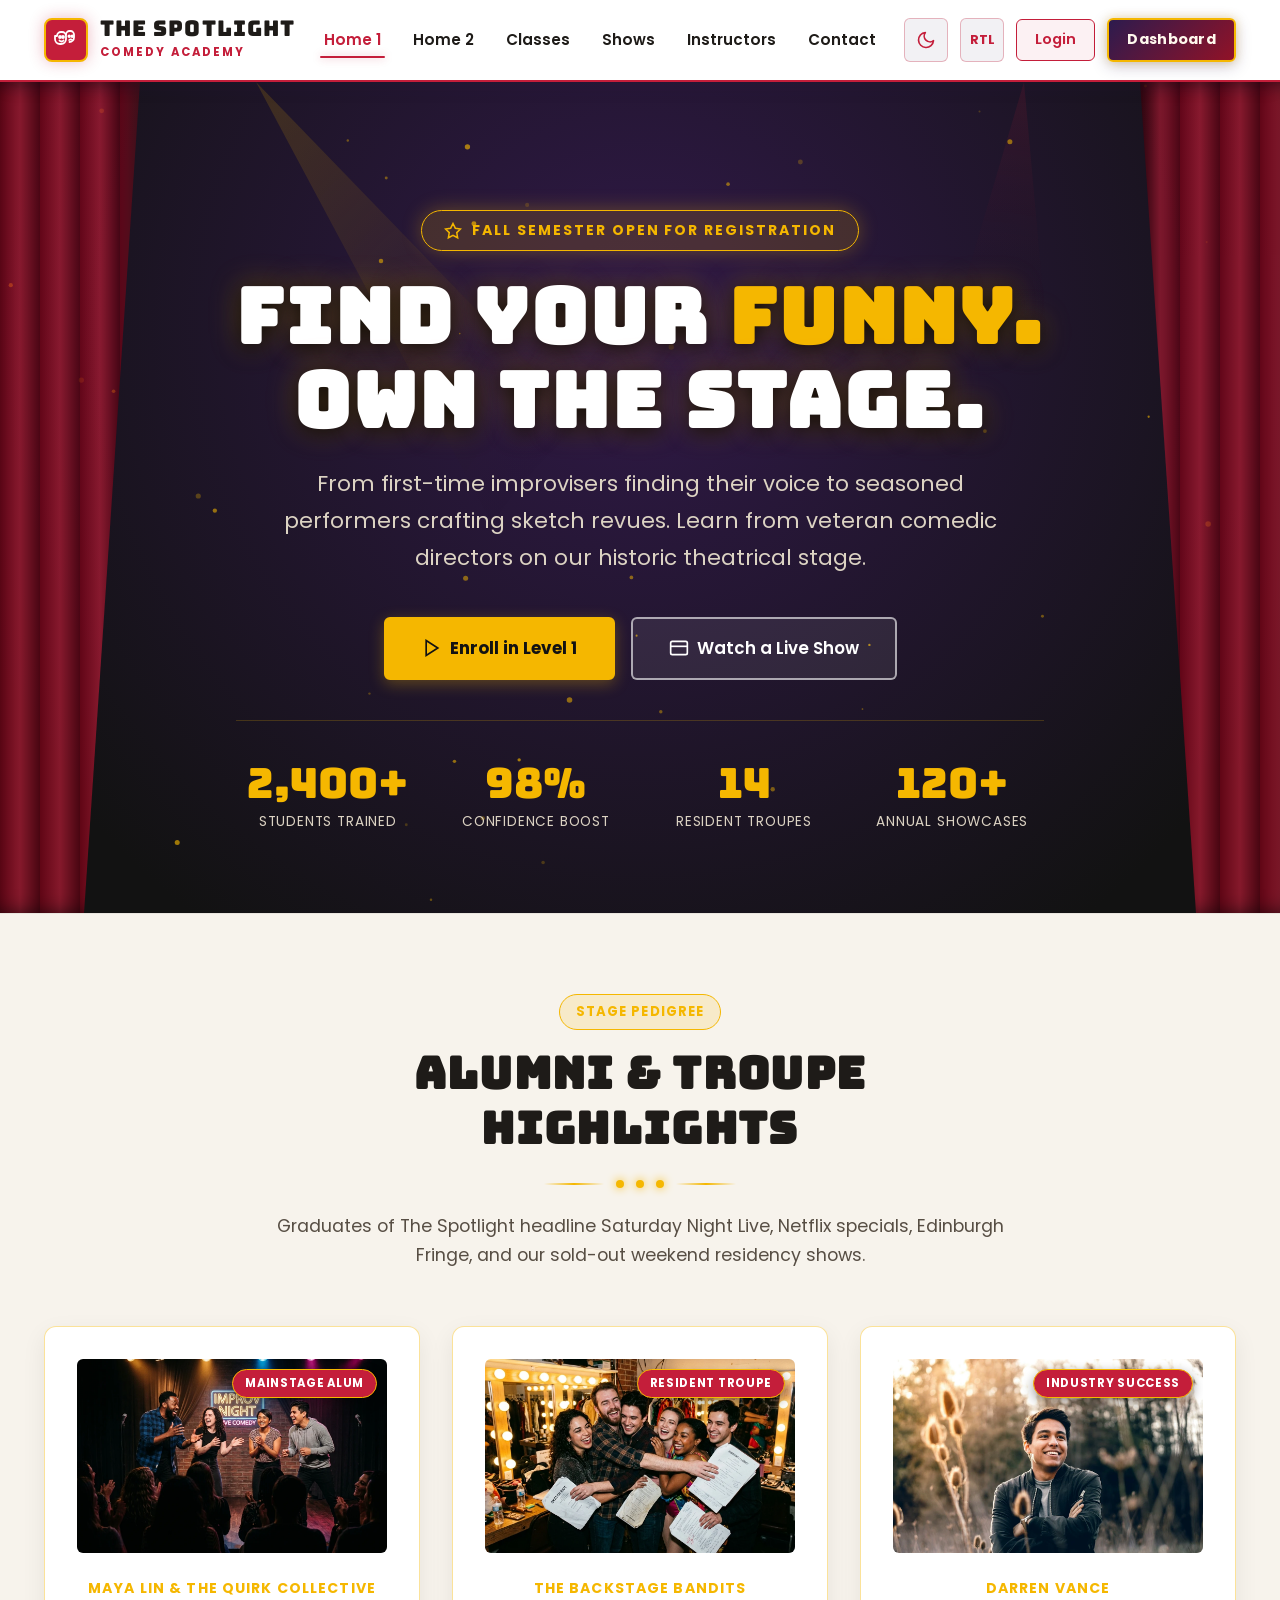
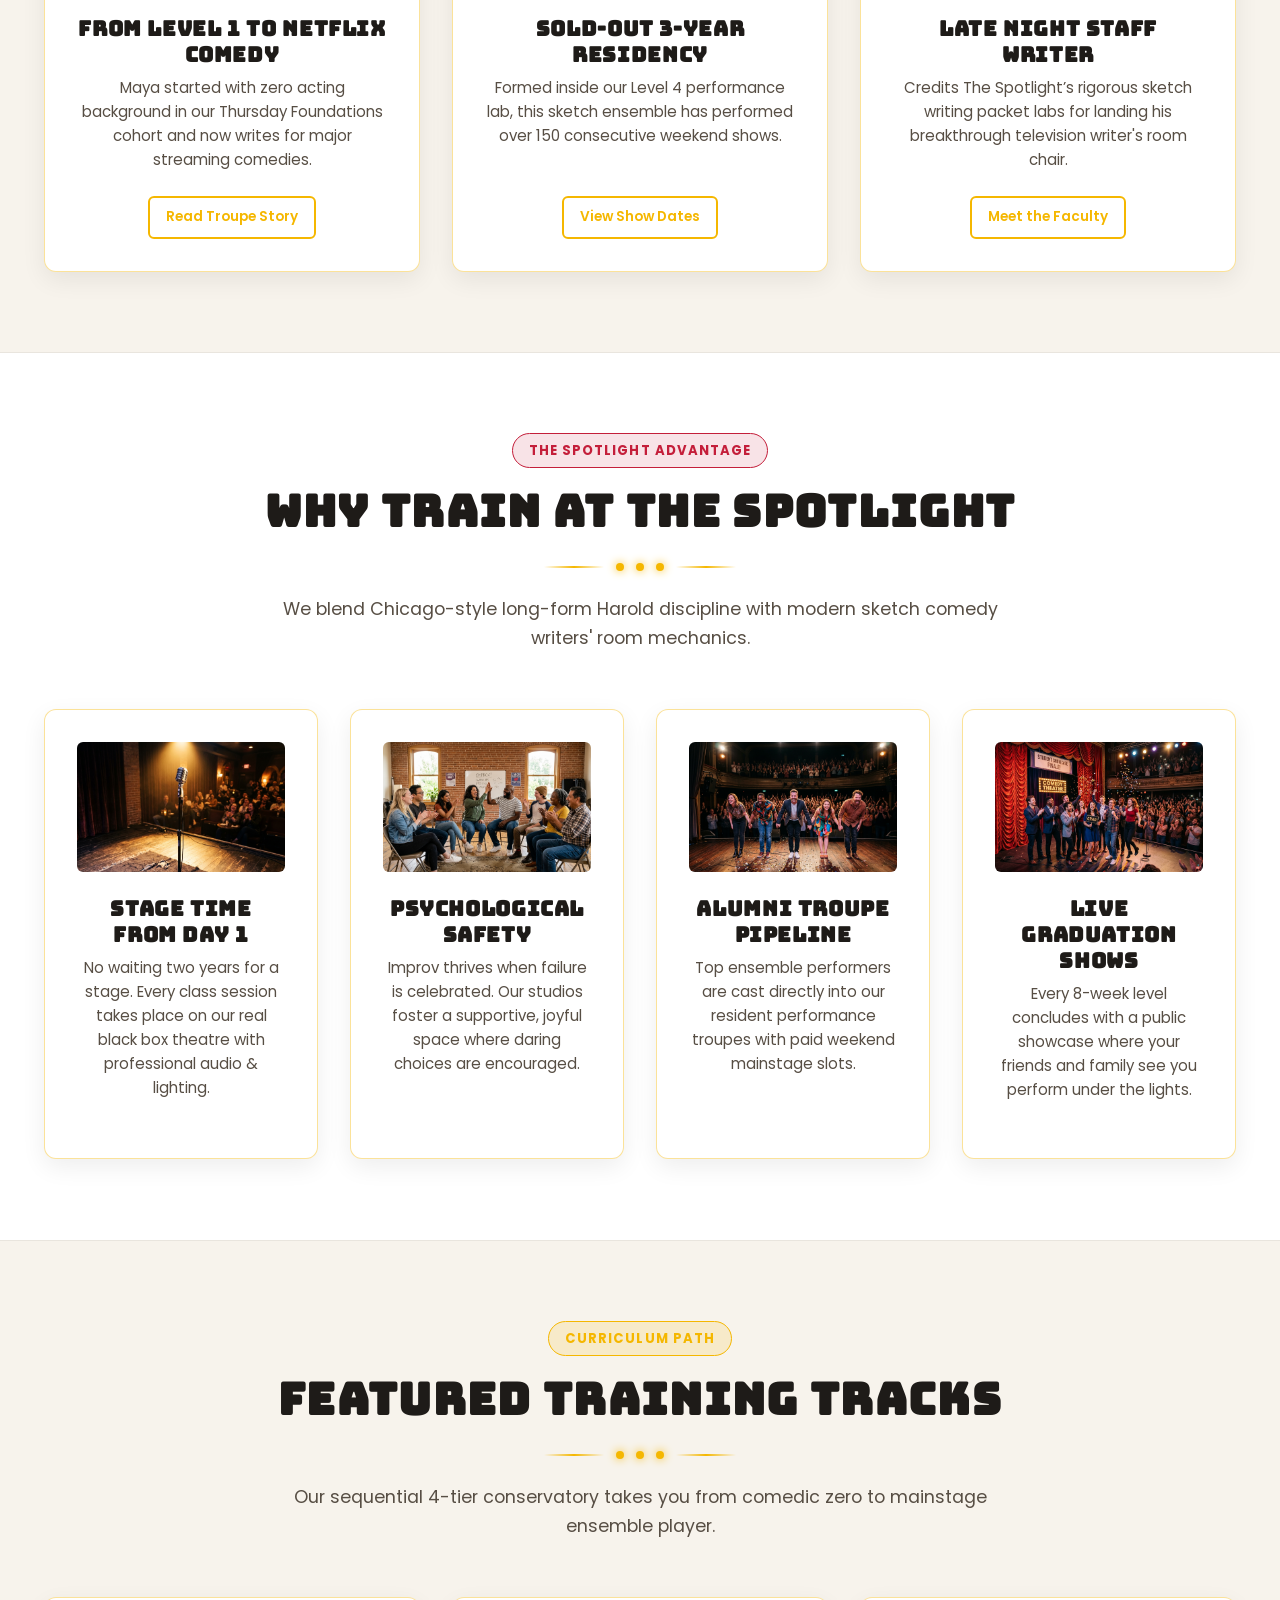
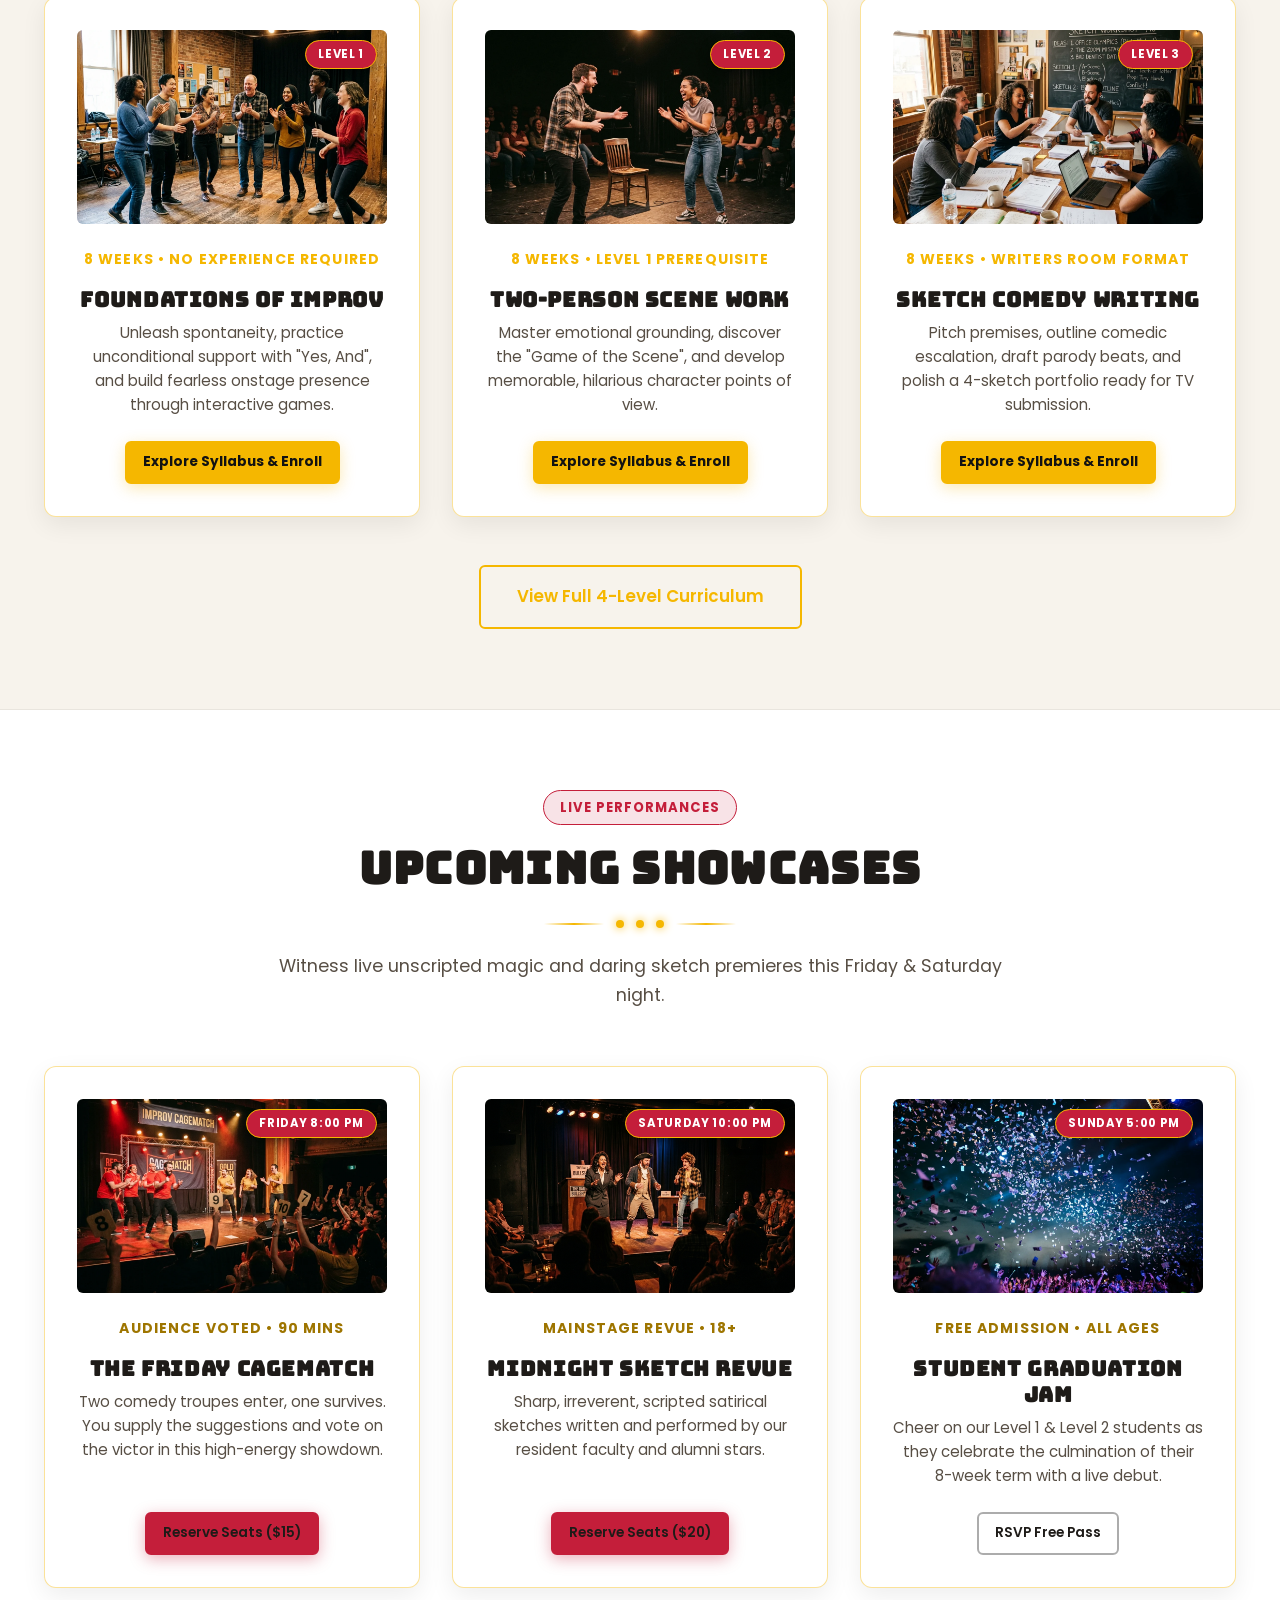
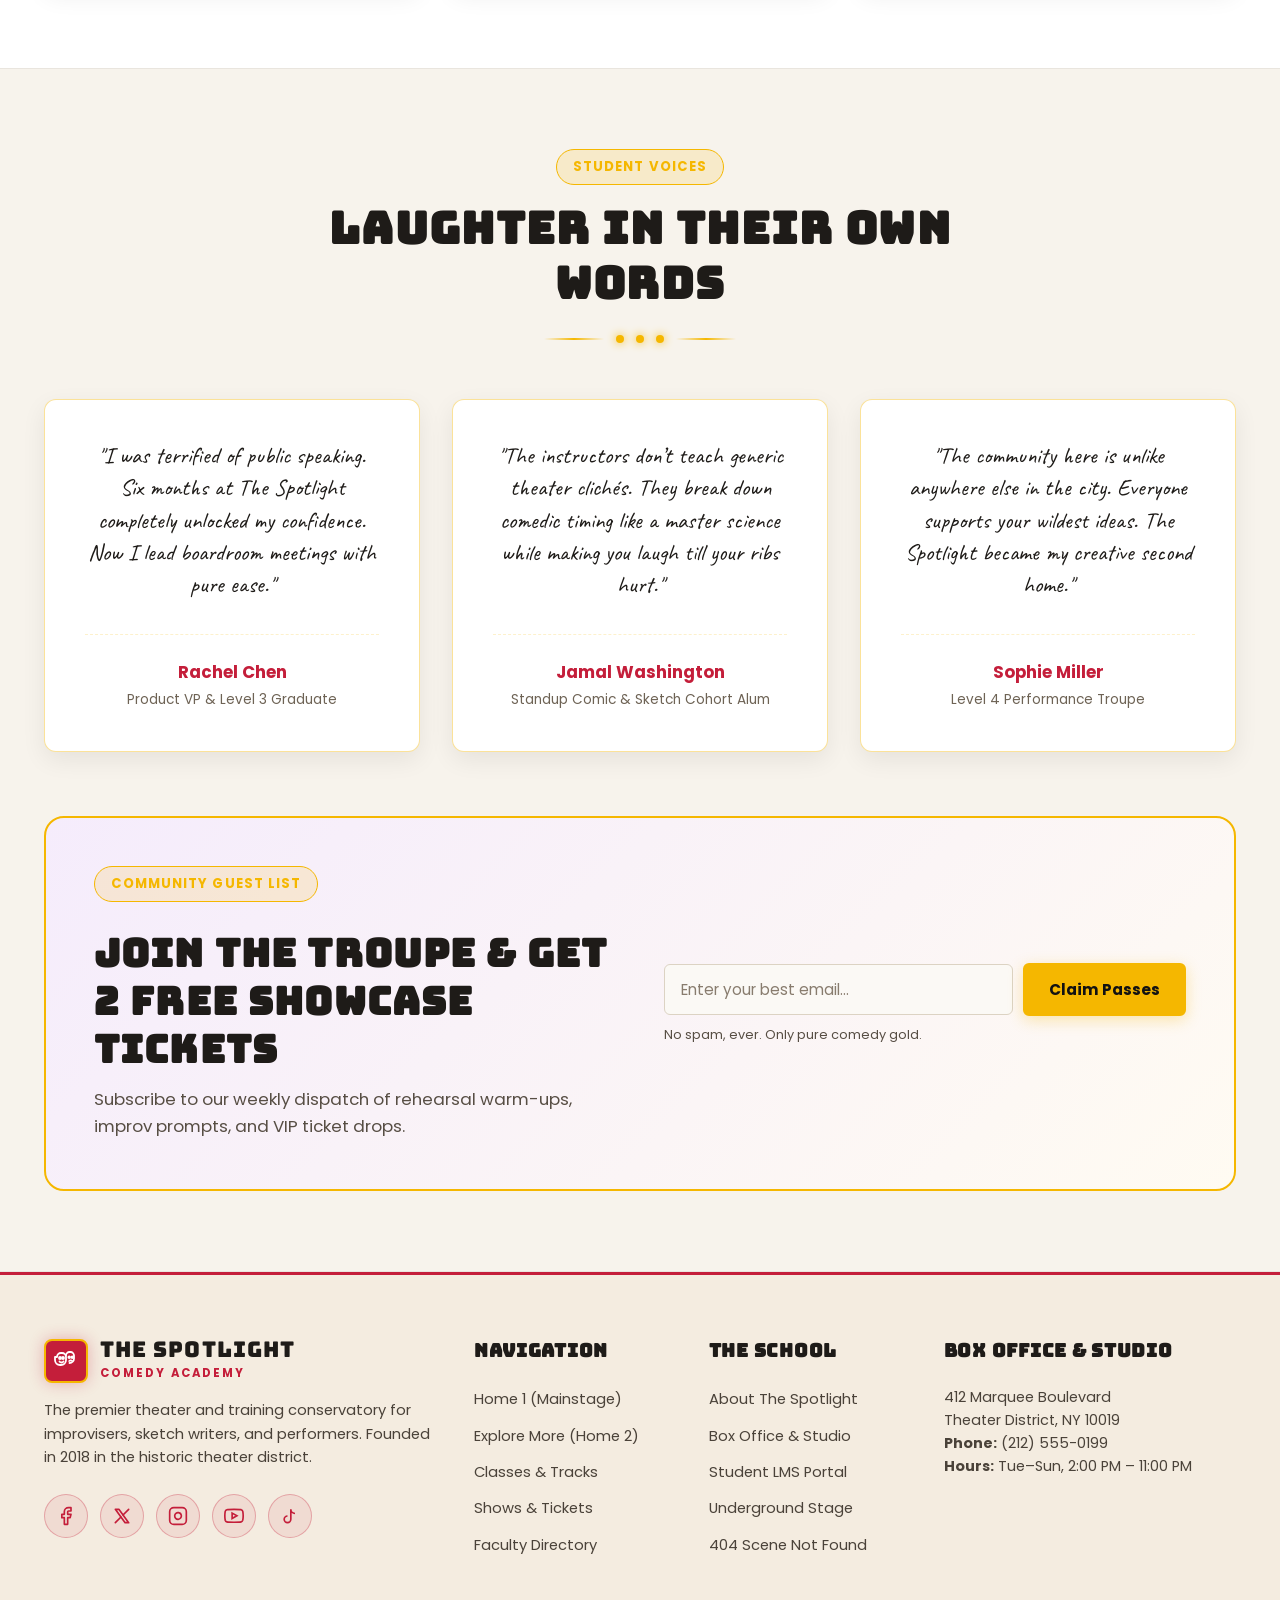
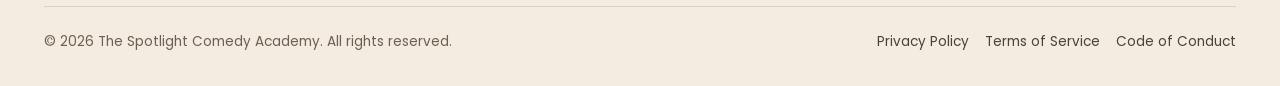
==== commit 763c9029: "5" ====
--- a/pages/index.html
+++ b/pages/index.html
@@ -3,8 +3,8 @@
 <head>
   <meta charset="UTF-8">
   <meta name="viewport" content="width=device-width, initial-scale=1.0">
-  <title>The Setup — Improv & Sketch Comedy Training School</title>
-  <meta name="description" content="Master stage comedy at The Setup. Professional improv and sketch comedy training with Second City alumni. Enroll in Level 1 today or catch a live show!">
+  <title>The Spotlight Comedy Academy — Improv & Sketch Comedy Training School</title>
+  <meta name="description" content="Master stage comedy at The Spotlight Comedy Academy. Professional improv and sketch comedy training with Second City alumni. Enroll in Level 1 today or catch a live show!">
   
   <!-- Favicon -->
   <link rel="icon" type="image/svg+xml" href="../assets/images/favicon.svg">
@@ -19,9 +19,9 @@
   {
     "@context": "https://schema.org",
     "@type": "EducationalOrganization",
-    "name": "The Setup Improv & Sketch Comedy Training School",
+    "name": "The Spotlight Comedy Academy",
     "description": "Premier comedy theater and improv academy offering comprehensive training in long-form improv, sketch writing, and stage performance.",
-    "url": "https://thesetupcomedy.example.com",
+    "url": "https://thespotlightcomedy.example.com",
     "address": {
       "@type": "PostalAddress",
       "streetAddress": "412 Marquee Boulevard",
@@ -41,14 +41,14 @@
   <!-- Top Marquee Navigation -->
   <header class="site-header">
     <div class="header-container">
-      <a href="index.html" class="site-logo" aria-label="The Setup Comedy School Home">
+      <a href="index.html" class="site-logo" aria-label="The Spotlight Comedy Academy Home">
         <div class="logo-badge">
           <!-- Theatrical comedy & tragedy masks icon -->
           <svg width="24" height="24" viewBox="0 0 24 24" fill="none" stroke="currentColor" stroke-width="1.8" stroke-linecap="round" stroke-linejoin="round"><path d="M3 8a4 4 0 0 1 4-4h1a4 4 0 0 1 4 4v3a5 5 0 0 1-5 5h-1a5 5 0 0 1-5-5V8z"/><circle cx="6" cy="9" r="1" fill="currentColor"/><circle cx="9" cy="9" r="1" fill="currentColor"/><path d="M5.5 12.5a2.5 2.5 0 0 0 4 0"/><path d="M12 6.5a3.5 3.5 0 0 1 3.5-3.5h1A3.5 3.5 0 0 1 20 6.5v3a4.5 4.5 0 0 1-4.5 4.5"/><circle cx="15.2" cy="8.2" r="0.8" fill="currentColor"/><circle cx="18.2" cy="8.2" r="0.8" fill="currentColor"/><path d="M15.2 12a2 2 0 0 1 3 0"/></svg>
         </div>
         <div class="logo-text">
-          <span class="logo-title">THE SETUP</span>
-          <span class="logo-sub">Comedy Training School</span>
+          <span class="logo-title">THE SPOTLIGHT</span>
+          <span class="logo-sub">Comedy Academy</span>
         </div>
       </a>
 
@@ -160,7 +160,7 @@
             <span class="bulb"></span>
             <span class="line"></span>
           </div>
-          <p>Graduates of The Setup headline Saturday Night Live, Netflix specials, Edinburgh Fringe, and our sold-out weekend residency shows.</p>
+          <p>Graduates of The Spotlight headline Saturday Night Live, Netflix specials, Edinburgh Fringe, and our sold-out weekend residency shows.</p>
         </div>
 
         <div class="card-grid grid-3">
@@ -168,7 +168,7 @@
           <div class="theatre-card dark-style">
             <div class="card-image-wrap">
               <div class="card-badge">Mainstage Alum</div>
-              <img src="../assets/images/alumni-troupe-1.webp" alt="The Setup alumni performing on stage" width="400" height="250" loading="lazy">
+              <img src="../assets/images/alumni-troupe-1.webp" alt="The Spotlight alumni performing on stage" width="400" height="250" loading="lazy">
             </div>
             <div class="card-subtitle">Maya Lin & The Quirk Collective</div>
             <h3 class="card-title">From Level 1 to Netflix Comedy</h3>
@@ -200,7 +200,7 @@
             </div>
             <div class="card-subtitle">Darren Vance</div>
             <h3 class="card-title">Late Night Staff Writer</h3>
-            <p class="card-description">Credits The Setup’s rigorous sketch writing packet labs for landing his breakthrough television writer's room chair.</p>
+            <p class="card-description">Credits The Spotlight’s rigorous sketch writing packet labs for landing his breakthrough television writer's room chair.</p>
             <div class="card-footer">
               <a href="instructors.html" class="btn btn-sm btn-outline-gold">Meet the Faculty</a>
             </div>
@@ -215,8 +215,8 @@
     <section class="section">
       <div class="container">
         <div class="section-header">
-          <span class="section-tag">The Setup Advantage</span>
-          <h2>Why Train At The Setup</h2>
+          <span class="section-tag">The Spotlight Advantage</span>
+          <h2>Why Train At The Spotlight</h2>
           <div class="marquee-divider">
             <span class="line"></span>
             <span class="bulb"></span>
@@ -408,7 +408,7 @@
 
         <div class="card-grid grid-3" style="margin-bottom: var(--sp-8);">
           <div class="testimonial-card">
-            <div class="testimonial-quote">"I was terrified of public speaking. Six months at The Setup completely unlocked my confidence. Now I lead boardroom meetings with pure ease."</div>
+            <div class="testimonial-quote">"I was terrified of public speaking. Six months at The Spotlight completely unlocked my confidence. Now I lead boardroom meetings with pure ease."</div>
             <div class="testimonial-footer">
               <div class="student-author">Rachel Chen</div>
               <div class="student-meta">Product VP & Level 3 Graduate</div>
@@ -424,7 +424,7 @@
           </div>
 
           <div class="testimonial-card">
-            <div class="testimonial-quote">"The community here is unlike anywhere else in the city. Everyone supports your wildest ideas. The Setup became my creative second home."</div>
+            <div class="testimonial-quote">"The community here is unlike anywhere else in the city. Everyone supports your wildest ideas. The Spotlight became my creative second home."</div>
             <div class="testimonial-footer">
               <div class="student-author">Sophie Miller</div>
               <div class="student-meta">Level 4 Performance Troupe</div>
@@ -458,32 +458,32 @@
     <div class="container">
       <div class="footer-grid">
         <div>
-          <a href="index.html" class="site-logo footer-logo" aria-label="The Setup Comedy School Home" style="margin-bottom: 16px; display: inline-flex;">
+          <a href="index.html" class="site-logo footer-logo" aria-label="The Spotlight Comedy Academy Home" style="margin-bottom: 16px; display: inline-flex;">
             <div class="logo-badge">
               <svg width="24" height="24" viewBox="0 0 24 24" fill="none" stroke="currentColor" stroke-width="1.8" stroke-linecap="round" stroke-linejoin="round"><path d="M3 8a4 4 0 0 1 4-4h1a4 4 0 0 1 4 4v3a5 5 0 0 1-5 5h-1a5 5 0 0 1-5-5V8z"/><circle cx="6" cy="9" r="1" fill="currentColor"/><circle cx="9" cy="9" r="1" fill="currentColor"/><path d="M5.5 12.5a2.5 2.5 0 0 0 4 0"/><path d="M12 6.5a3.5 3.5 0 0 1 3.5-3.5h1A3.5 3.5 0 0 1 20 6.5v3a4.5 4.5 0 0 1-4.5 4.5"/><circle cx="15.2" cy="8.2" r="0.8" fill="currentColor"/><circle cx="18.2" cy="8.2" r="0.8" fill="currentColor"/><path d="M15.2 12a2 2 0 0 1 3 0"/></svg>
             </div>
             <div class="logo-text">
-              <span class="logo-title">THE SETUP</span>
-              <span class="logo-sub">Comedy Training School</span>
+              <span class="logo-title">THE SPOTLIGHT</span>
+              <span class="logo-sub">Comedy Academy</span>
             </div>
           </a>
           <p style="font-size: 0.92rem; line-height: 1.6; margin-bottom: 16px;">
             The premier theater and training conservatory for improvisers, sketch writers, and performers. Founded in 2018 in the historic theater district.
           </p>
           <div class="footer-social-row">
-            <a href="https://facebook.com" class="social-icon-btn" aria-label="The Setup Facebook" target="_blank" rel="noopener">
+            <a href="https://facebook.com" class="social-icon-btn" aria-label="The Spotlight Facebook" target="_blank" rel="noopener">
               <svg width="20" height="20" viewBox="0 0 24 24" fill="none" stroke="currentColor" stroke-width="2" stroke-linecap="round" stroke-linejoin="round"><path d="M18 2h-3a5 5 0 0 0-5 5v3H7v4h3v8h4v-8h3l1-4h-4V7a1 1 0 0 1 1-1h3z"/></svg>
             </a>
-            <a href="https://x.com" class="social-icon-btn" aria-label="The Setup X (Twitter)" target="_blank" rel="noopener">
+            <a href="https://x.com" class="social-icon-btn" aria-label="The Spotlight X (Twitter)" target="_blank" rel="noopener">
               <svg width="20" height="20" viewBox="0 0 24 24" fill="none" stroke="currentColor" stroke-width="2" stroke-linecap="round" stroke-linejoin="round"><path d="M4 4l11.733 16h4.267l-11.733 -16z"/><path d="M4 20l6.768 -6.768m2.46 -2.46l6.772 -6.772"/></svg>
             </a>
-            <a href="https://instagram.com" class="social-icon-btn" aria-label="The Setup Instagram" target="_blank" rel="noopener">
+            <a href="https://instagram.com" class="social-icon-btn" aria-label="The Spotlight Instagram" target="_blank" rel="noopener">
               <svg width="20" height="20" viewBox="0 0 24 24" fill="none" stroke="currentColor" stroke-width="2"><rect x="2" y="2" width="20" height="20" rx="5" ry="5"/><path d="M16 11.37A4 4 0 1 1 12.63 8 4 4 0 0 1 16 11.37z"/><line x1="17.5" y1="6.5" x2="17.51" y2="6.5"/></svg>
             </a>
-            <a href="https://youtube.com" class="social-icon-btn" aria-label="The Setup YouTube" target="_blank" rel="noopener">
+            <a href="https://youtube.com" class="social-icon-btn" aria-label="The Spotlight YouTube" target="_blank" rel="noopener">
               <svg width="20" height="20" viewBox="0 0 24 24" fill="none" stroke="currentColor" stroke-width="2"><path d="M22.54 6.42a2.78 2.78 0 0 0-1.94-2C18.88 4 12 4 12 4s-6.88 0-8.6.46a2.78 2.78 0 0 0-1.94 2A29 29 0 0 0 1 11.75a29 29 0 0 0 .46 5.33A2.78 2.78 0 0 0 3.4 19c1.72.46 8.6.46 8.6.46s6.88 0 8.6-.46a2.78 2.78 0 0 0 1.94-2 29 29 0 0 0 .46-5.25 29 29 0 0 0-.46-5.33z"/><polygon points="9.75 15.02 15.5 11.75 9.75 8.48 9.75 15.02"/></svg>
             </a>
-            <a href="https://tiktok.com" class="social-icon-btn" aria-label="The Setup TikTok" target="_blank" rel="noopener">
+            <a href="https://tiktok.com" class="social-icon-btn" aria-label="The Spotlight TikTok" target="_blank" rel="noopener">
               <svg width="20" height="20" viewBox="0 0 24 24" fill="none" stroke="currentColor" stroke-width="2"><path d="M9 12a4 4 0 1 0 4 4V4a5 5 0 0 0 5 5"/></svg>
             </a>
           </div>
@@ -503,7 +503,7 @@
         <div>
           <h4 class="footer-title">The School</h4>
           <ul class="footer-links-list">
-            <li><a href="about.html">About The Setup</a></li>
+            <li><a href="about.html">About The Spotlight</a></li>
             <li><a href="contact.html">Box Office & Studio</a></li>
             <li><a href="dashboard.html">Student LMS Portal</a></li>
             <li><a href="coming-soon.html">Underground Stage</a></li>
@@ -523,7 +523,7 @@
       </div>
 
       <div class="footer-bottom">
-        <div>&copy; 2026 The Setup Improv & Sketch Comedy Training School. All rights reserved.</div>
+        <div>&copy; 2026 The Spotlight Comedy Academy. All rights reserved.</div>
         <div style="display: flex; gap: 16px;">
           <a href="contact.html">Privacy Policy</a>
           <a href="contact.html">Terms of Service</a>
--- a/assets/css/style.css
+++ b/assets/css/style.css
@@ -1,5 +1,5 @@
 /* ==========================================================================
-   THE SETUP - IMPROV & SKETCH COMEDY TRAINING SCHOOL
+   THE SPOTLIGHT COMEDY ACADEMY
    Primary Design System & Core Stylesheet
    ========================================================================== */
 
@@ -510,19 +510,35 @@
 }
 
 /* Outline Button - Context Aware */
+.btn-outline {
+  background: transparent;
+  color: var(--text-primary);
+  border-color: rgba(18, 18, 18, 0.35);
+}
+
 .btn-outline:not(:hover):not(:focus):not(:active) {
   background: transparent;
-  color: var(--text-primary) !important;
+  color: var(--text-primary);
   border-color: rgba(18, 18, 18, 0.35);
 }
 
+.section-dark .btn-outline,
 .section-dark .btn-outline:not(:hover):not(:focus):not(:active),
+.section-violet .btn-outline,
 .section-violet .btn-outline:not(:hover):not(:focus):not(:active),
+.page-hero .btn-outline,
 .page-hero .btn-outline:not(:hover):not(:focus):not(:active),
+.hero-home1 .btn-outline,
+.hero-home1 .btn-outline:not(:hover):not(:focus):not(:active),
+.hero-home2 .btn-outline,
+.hero-home2 .btn-outline:not(:hover):not(:focus):not(:active),
+.site-footer .btn-outline,
 .site-footer .btn-outline:not(:hover):not(:focus):not(:active),
+.theatre-card.dark-style .btn-outline,
 .theatre-card.dark-style .btn-outline:not(:hover):not(:focus):not(:active) {
-  color: var(--marquee-cream) !important;
-  border-color: rgba(255, 248, 237, 0.5);
+  color: #ffffff !important;
+  border-color: rgba(255, 255, 255, 0.6) !important;
+  background: rgba(255, 255, 255, 0.08) !important;
 }
 
 .btn-outline:hover,
@@ -531,6 +547,8 @@
 .section-dark .btn-outline:hover,
 .section-violet .btn-outline:hover,
 .page-hero .btn-outline:hover,
+.hero-home1 .btn-outline:hover,
+.hero-home2 .btn-outline:hover,
 .site-footer .btn-outline:hover,
 .theatre-card.dark-style .btn-outline:hover {
   background: var(--spotlight-gold) !important;
@@ -898,13 +916,23 @@
 
 /* Auth / Standalone Pages Top Actions Bar */
 .auth-top-actions {
-  position: absolute;
-  top: 20px;
-  right: 20px;
-  z-index: 100;
-  display: flex;
-  gap: 10px;
-  align-items: center;
+  position: absolute !important;
+  top: 18px !important;
+  right: 20px !important;
+  z-index: 1000 !important;
+  display: flex !important;
+  gap: 10px !important;
+  align-items: center !important;
+}
+
+.auth-main,
+main#main-content.auth-main,
+body > main#main-content.auth-main,
+body.dark-mode > main#main-content.auth-main,
+html[data-theme="dark"] body > main#main-content.auth-main {
+  padding-top: 80px !important;
+  padding-bottom: 40px !important;
+  box-sizing: border-box !important;
 }
 
 .card-footer {
@@ -1990,6 +2018,39 @@
   height: calc(100vh - 64px);
 }
 
+/* Sidebar Utility Controls (Theme & RTL inside Hamburger Drawer on Mobile) */
+.sidebar-utility-controls {
+  display: none;
+  flex-direction: row;
+  align-items: center;
+  justify-content: center;
+  gap: 12px;
+  padding: 0 0 14px 0;
+  border-bottom: 1px solid rgba(255, 255, 255, 0.1);
+  margin-bottom: 14px;
+}
+
+.sidebar-utility-controls .utility-btn {
+  width: 40px;
+  height: 40px;
+  border-radius: 9px;
+  display: flex;
+  align-items: center;
+  justify-content: center;
+  padding: 0;
+  background: rgba(255, 255, 255, 0.06);
+  border: 1.5px solid rgba(245, 183, 0, 0.35);
+  color: var(--spotlight-gold);
+  cursor: pointer;
+  transition: all 0.2s ease;
+}
+
+.sidebar-utility-controls .utility-btn:hover {
+  background: rgba(245, 183, 0, 0.2);
+  border-color: var(--spotlight-gold);
+  color: #FFF8ED;
+}
+
 .sidebar-nav {
   display: flex;
   flex-direction: column;
@@ -2197,6 +2258,110 @@
     white-space: normal;
     width: 100%;
     flex-shrink: 0;
+  }
+
+  /* Clean up Dashboard Topbar Header on Mobile: Keep Theme & RTL inside Hamburger Menu */
+  .app-topbar .topbar-right .theme-toggle-btn,
+  .app-topbar .topbar-right .rtl-toggle-btn {
+    display: none !important;
+  }
+
+  .sidebar-utility-controls {
+    display: flex !important;
+  }
+
+  .app-topbar {
+    padding: 0 12px !important;
+  }
+
+  .topbar-left {
+    gap: 8px !important;
+  }
+
+  .topbar-logo {
+    gap: 8px !important;
+  }
+
+  .topbar-logo .logo-title {
+    font-size: 1.05rem !important;
+  }
+
+  .topbar-logo .logo-sub {
+    font-size: 0.62rem !important;
+  }
+}
+
+/* Dashboard Billing & Payment Cards Responsive Layout */
+.dash-billing-cards {
+  display: grid;
+  grid-template-columns: repeat(2, 1fr);
+  gap: 20px;
+  margin-bottom: 24px;
+}
+
+.dash-billing-card {
+  padding: 22px;
+  display: flex;
+  flex-direction: column;
+  justify-content: space-between;
+  gap: 18px;
+  height: 100%;
+}
+
+.billing-card-header {
+  display: flex;
+  align-items: flex-start;
+  gap: 14px;
+}
+
+.billing-icon-badge {
+  width: 44px;
+  height: 44px;
+  border-radius: 10px;
+  background: rgba(255, 255, 255, 0.08);
+  border: 1px solid rgba(255, 255, 255, 0.15);
+  display: flex;
+  align-items: center;
+  justify-content: center;
+  color: #FFF8ED;
+  flex-shrink: 0;
+}
+
+.billing-icon-badge.gold {
+  background: rgba(245, 183, 0, 0.12);
+  border-color: rgba(245, 183, 0, 0.4);
+  color: var(--spotlight-gold);
+}
+
+.billing-card-actions {
+  display: flex;
+  flex-wrap: wrap;
+  gap: 10px;
+  align-items: center;
+  width: 100%;
+  margin-top: auto;
+}
+
+.billing-card-actions .btn {
+  flex: 1 1 auto;
+  min-width: 120px;
+  justify-content: center;
+  white-space: nowrap;
+}
+
+@media (max-width: 768px) {
+  .dash-billing-cards {
+    grid-template-columns: 1fr !important;
+    gap: 16px !important;
+  }
+
+  .billing-card-actions {
+    flex-direction: column !important;
+    width: 100% !important;
+  }
+
+  .billing-card-actions .btn {
+    width: 100% !important;
   }
 }
 
@@ -2750,24 +2915,41 @@
     padding: 2px 4px !important;
   }
 
-  /* Prevent Auth Top Buttons from Touching Auth Card Box on Mobile */
+  /* Prevent Auth Top Buttons from Touching Auth Card Box on Mobile in Light & Dark Mode */
   .auth-top-actions {
     position: absolute !important;
     top: 14px !important;
     right: 14px !important;
     gap: 8px !important;
-    z-index: 100 !important;
-  }
-
-  body > main#main-content,
-  body.dark-mode > main#main-content,
-  main#main-content {
+    z-index: 1000 !important;
+    display: flex !important;
+    align-items: center !important;
+  }
+
+  body > main#main-content:not(.auth-main),
+  body.dark-mode > main#main-content:not(.auth-main),
+  html[data-theme="dark"] body > main#main-content:not(.auth-main),
+  main#main-content:not(.auth-main) {
     padding-top: 0 !important;
     align-items: flex-start !important;
   }
 
-  main#main-content.auth-main {
-    padding-top: 24px !important;
+  body > main#main-content.auth-main,
+  body.dark-mode > main#main-content.auth-main,
+  html[data-theme="dark"] body > main#main-content.auth-main,
+  main#main-content.auth-main,
+  .auth-main {
+    padding-top: 80px !important;
+    padding-bottom: 40px !important;
+    align-items: center !important;
+    justify-content: flex-start !important;
+    box-sizing: border-box !important;
+  }
+
+  .auth-container {
+    margin-top: 0 !important;
+    width: 100% !important;
+    box-sizing: border-box !important;
   }
 
   /* Prevent Any Button Text Cropping Across Mobile Pages */
@@ -3938,44 +4120,92 @@
   color: #F5B700 !important;
 }
 
-/* Outline Buttons in All Heroes in Light Mode */
+/* Outline Buttons in All Heroes in Light Mode ("WHITE THEME") */
 .hero-home1 .btn-outline,
+.hero-home1 .btn-outline:not(:hover):not(:focus):not(:active),
 .hero-home2 .btn-outline,
+.hero-home2 .btn-outline:not(:hover):not(:focus):not(:active),
 .page-hero .btn-outline,
+.page-hero .btn-outline:not(:hover):not(:focus):not(:active),
+.hero-cta-group .btn-outline,
+.hero-cta-group .btn-outline:not(:hover):not(:focus):not(:active),
 html:not([data-theme="dark"]) .hero-home1 .btn-outline,
+html:not([data-theme="dark"]) .hero-home1 .btn-outline:not(:hover):not(:focus):not(:active),
 html:not([data-theme="dark"]) .hero-home2 .btn-outline,
+html:not([data-theme="dark"]) .hero-home2 .btn-outline:not(:hover):not(:focus):not(:active),
 html:not([data-theme="dark"]) .page-hero .btn-outline,
+html:not([data-theme="dark"]) .page-hero .btn-outline:not(:hover):not(:focus):not(:active),
+html:not([data-theme="dark"]) .hero-cta-group .btn-outline,
+html:not([data-theme="dark"]) .hero-cta-group .btn-outline:not(:hover):not(:focus):not(:active),
 :root[data-theme="light"] .hero-home1 .btn-outline,
+:root[data-theme="light"] .hero-home1 .btn-outline:not(:hover):not(:focus):not(:active),
 :root[data-theme="light"] .hero-home2 .btn-outline,
-:root[data-theme="light"] .page-hero .btn-outline {
+:root[data-theme="light"] .hero-home2 .btn-outline:not(:hover):not(:focus):not(:active),
+:root[data-theme="light"] .page-hero .btn-outline,
+:root[data-theme="light"] .page-hero .btn-outline:not(:hover):not(:focus):not(:active),
+:root[data-theme="light"] .hero-cta-group .btn-outline,
+:root[data-theme="light"] .hero-cta-group .btn-outline:not(:hover):not(:focus):not(:active),
+body:not(.dark-mode) .hero-home1 .btn-outline,
+body:not(.dark-mode) .hero-home1 .btn-outline:not(:hover):not(:focus):not(:active),
+body:not(.dark-mode) .hero-home2 .btn-outline,
+body:not(.dark-mode) .hero-home2 .btn-outline:not(:hover):not(:focus):not(:active),
+body:not(.dark-mode) .page-hero .btn-outline,
+body:not(.dark-mode) .page-hero .btn-outline:not(:hover):not(:focus):not(:active),
+body:not(.dark-mode) .hero-cta-group .btn-outline,
+body:not(.dark-mode) .hero-cta-group .btn-outline:not(:hover):not(:focus):not(:active) {
   color: #ffffff !important;
-  border-color: rgba(255, 255, 255, 0.35) !important;
-  background: rgba(255, 255, 255, 0.05) !important;
+  border-color: rgba(255, 255, 255, 0.6) !important;
+  background: rgba(255, 255, 255, 0.08) !important;
 }
 
 .hero-home1 .btn-outline:hover,
 .hero-home2 .btn-outline:hover,
 .page-hero .btn-outline:hover,
+.hero-cta-group .btn-outline:hover,
 html:not([data-theme="dark"]) .hero-home1 .btn-outline:hover,
 html:not([data-theme="dark"]) .hero-home2 .btn-outline:hover,
 html:not([data-theme="dark"]) .page-hero .btn-outline:hover,
+html:not([data-theme="dark"]) .hero-cta-group .btn-outline:hover,
 :root[data-theme="light"] .hero-home1 .btn-outline:hover,
 :root[data-theme="light"] .hero-home2 .btn-outline:hover,
-:root[data-theme="light"] .page-hero .btn-outline:hover {
+:root[data-theme="light"] .page-hero .btn-outline:hover,
+:root[data-theme="light"] .hero-cta-group .btn-outline:hover,
+body:not(.dark-mode) .hero-home1 .btn-outline:hover,
+body:not(.dark-mode) .hero-home2 .btn-outline:hover,
+body:not(.dark-mode) .page-hero .btn-outline:hover,
+body:not(.dark-mode) .hero-cta-group .btn-outline:hover {
+  color: #121212 !important;
+  border-color: #F5B700 !important;
+  background: #F5B700 !important;
+}
+
+.hero-home2 .btn-outline-gold,
+.hero-home2 .btn-outline-gold:not(:hover):not(:focus):not(:active),
+.page-hero .btn-outline-gold,
+.page-hero .btn-outline-gold:not(:hover):not(:focus):not(:active),
+.hero-cta-group .btn-outline-gold,
+.hero-cta-group .btn-outline-gold:not(:hover):not(:focus):not(:active),
+html:not([data-theme="dark"]) .hero-home2 .btn-outline-gold,
+html:not([data-theme="dark"]) .hero-home2 .btn-outline-gold:not(:hover):not(:focus):not(:active),
+html:not([data-theme="dark"]) .page-hero .btn-outline-gold,
+html:not([data-theme="dark"]) .page-hero .btn-outline-gold:not(:hover):not(:focus):not(:active),
+html:not([data-theme="dark"]) .hero-cta-group .btn-outline-gold,
+html:not([data-theme="dark"]) .hero-cta-group .btn-outline-gold:not(:hover):not(:focus):not(:active),
+:root[data-theme="light"] .hero-home2 .btn-outline-gold,
+:root[data-theme="light"] .hero-home2 .btn-outline-gold:not(:hover):not(:focus):not(:active),
+:root[data-theme="light"] .page-hero .btn-outline-gold,
+:root[data-theme="light"] .page-hero .btn-outline-gold:not(:hover):not(:focus):not(:active),
+:root[data-theme="light"] .hero-cta-group .btn-outline-gold,
+:root[data-theme="light"] .hero-cta-group .btn-outline-gold:not(:hover):not(:focus):not(:active),
+body:not(.dark-mode) .hero-home2 .btn-outline-gold,
+body:not(.dark-mode) .hero-home2 .btn-outline-gold:not(:hover):not(:focus):not(:active),
+body:not(.dark-mode) .page-hero .btn-outline-gold,
+body:not(.dark-mode) .page-hero .btn-outline-gold:not(:hover):not(:focus):not(:active),
+body:not(.dark-mode) .hero-cta-group .btn-outline-gold,
+body:not(.dark-mode) .hero-cta-group .btn-outline-gold:not(:hover):not(:focus):not(:active) {
   color: #F5B700 !important;
   border-color: #F5B700 !important;
   background: rgba(245, 183, 0, 0.15) !important;
-}
-
-.hero-home2 .btn-outline-gold,
-.page-hero .btn-outline-gold,
-html:not([data-theme="dark"]) .hero-home2 .btn-outline-gold,
-html:not([data-theme="dark"]) .page-hero .btn-outline-gold,
-:root[data-theme="light"] .hero-home2 .btn-outline-gold,
-:root[data-theme="light"] .page-hero .btn-outline-gold {
-  color: #F5B700 !important;
-  border-color: #F5B700 !important;
-  background: rgba(245, 183, 0, 0.1) !important;
 }
 
 /* Stats in Hero Sections */
@@ -4278,6 +4508,22 @@
   border-right: 1px solid #e2e8f0 !important;
 }
 
+html:not([data-theme="dark"]) body:not(.dark-mode) .sidebar-utility-controls {
+  border-bottom-color: rgba(0, 0, 0, 0.08) !important;
+}
+
+html:not([data-theme="dark"]) body:not(.dark-mode) .sidebar-utility-controls .utility-btn {
+  background: #f8fafc !important;
+  border-color: #cbd5e1 !important;
+  color: #0f172a !important;
+}
+
+html:not([data-theme="dark"]) body:not(.dark-mode) .sidebar-utility-controls .utility-btn:hover {
+  background: #ffffff !important;
+  border-color: var(--spotlight-gold) !important;
+  color: #b88300 !important;
+}
+
 html:not([data-theme="dark"]) body:not(.dark-mode) .app-sidebar .dash-tab-btn {
   background: transparent !important;
   border: 1px solid transparent !important;
@@ -4302,6 +4548,22 @@
 }
 
 html:not([data-theme="dark"]) body:not(.dark-mode) .app-sidebar .dash-tab-btn.active svg {
+  color: #b88300 !important;
+}
+
+html:not([data-theme="dark"]) body:not(.dark-mode) .dash-billing-card .card-title {
+  color: #1e1b18 !important;
+}
+
+html:not([data-theme="dark"]) body:not(.dark-mode) .billing-icon-badge {
+  background: #f1f5f9 !important;
+  border-color: #cbd5e1 !important;
+  color: #0f172a !important;
+}
+
+html:not([data-theme="dark"]) body:not(.dark-mode) .billing-icon-badge.gold {
+  background: rgba(245, 183, 0, 0.15) !important;
+  border-color: var(--spotlight-gold) !important;
   color: #b88300 !important;
 }
 
--- a/assets/css/dark-mode.css
+++ b/assets/css/dark-mode.css
@@ -1,5 +1,5 @@
 /* ==========================================================================
-   THE SETUP - IMPROV & SKETCH COMEDY TRAINING SCHOOL
+   THE SPOTLIGHT COMEDY ACADEMY
    Dark Mode Stylesheet (Ink Black & Theatrical Stage Glow)
    ========================================================================== */
 
--- a/assets/css/rtl.css
+++ b/assets/css/rtl.css
@@ -1,5 +1,5 @@
 /* ==========================================================================
-   THE SETUP - IMPROV & SKETCH COMEDY TRAINING SCHOOL
+   THE SPOTLIGHT COMEDY ACADEMY
    RTL (Right-To-Left) Stylesheet for Arabic / Hebrew
    ========================================================================== */
 
@@ -18,7 +18,7 @@
   right: auto !important;
 }
 
-@media (max-width: 639.98px) {
+@media (max-width: 768px) {
   [dir="rtl"] .auth-top-actions {
     left: 14px !important;
     right: auto !important;
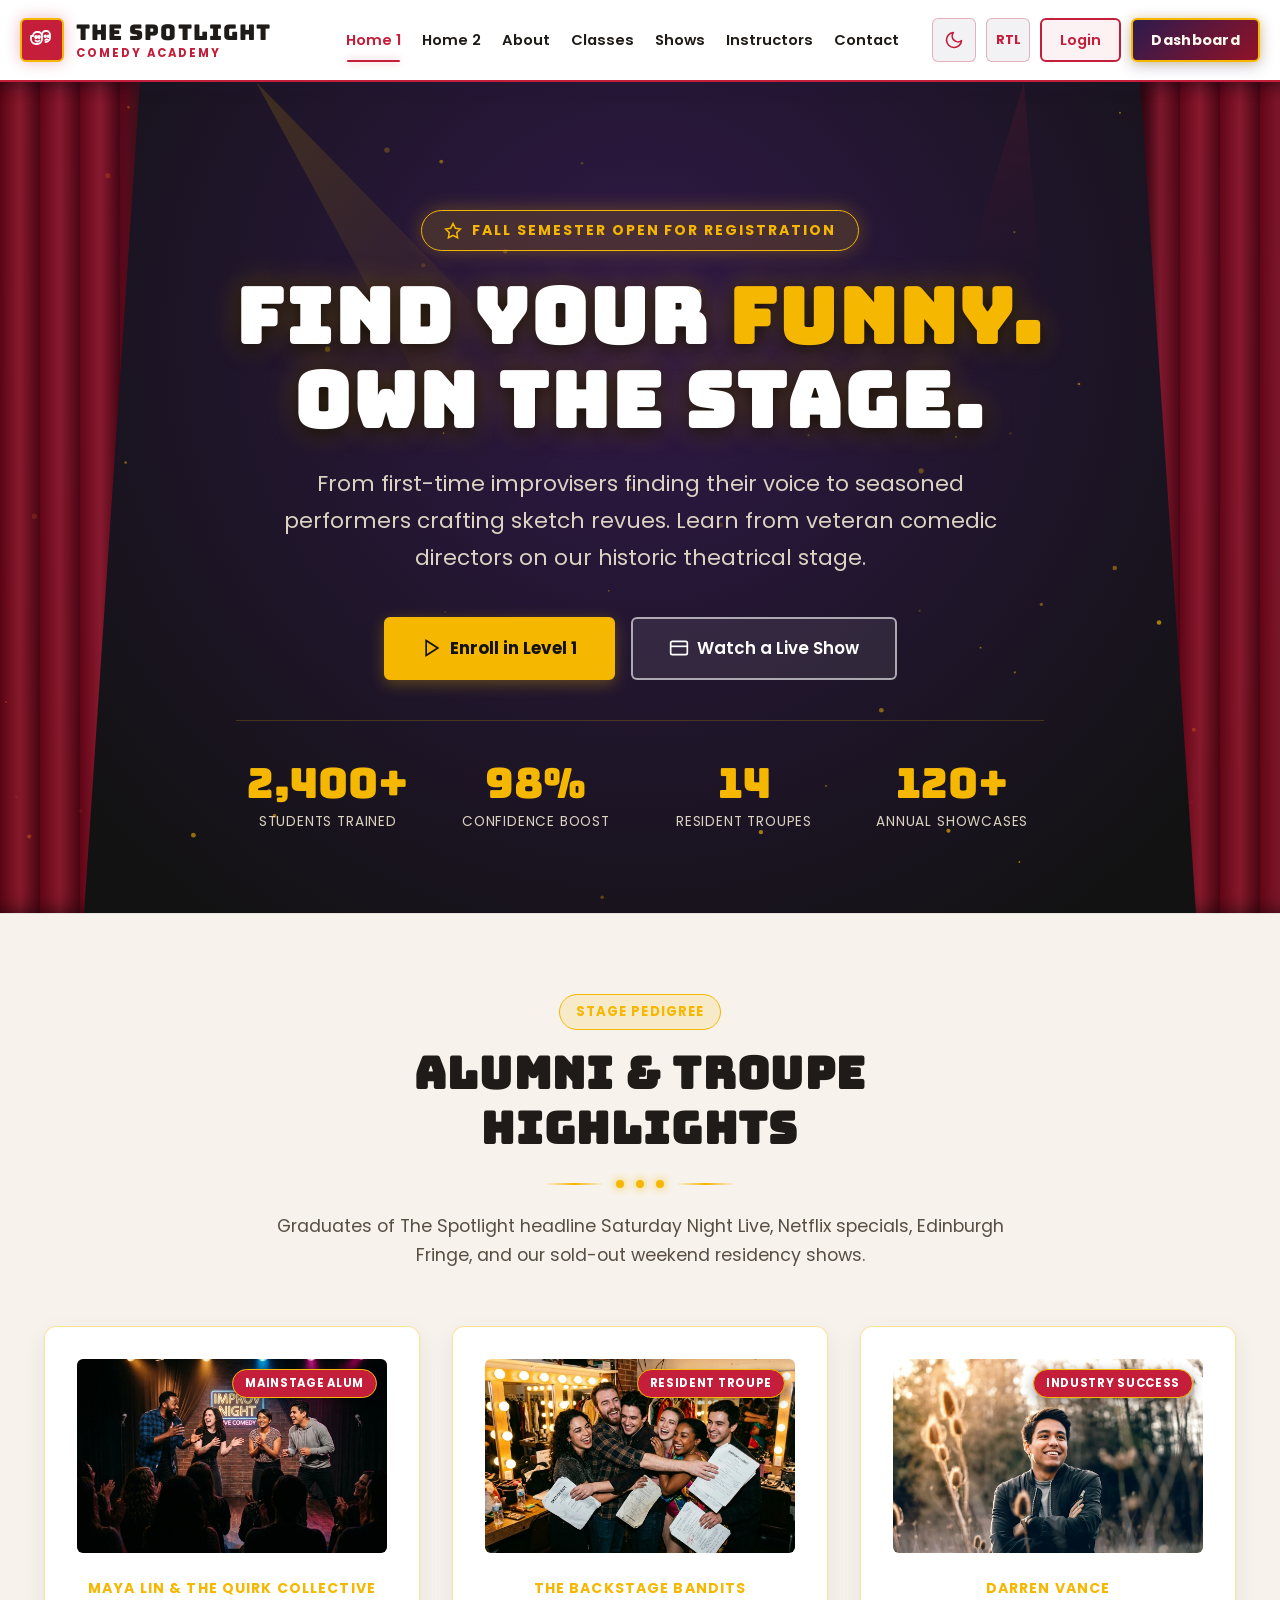
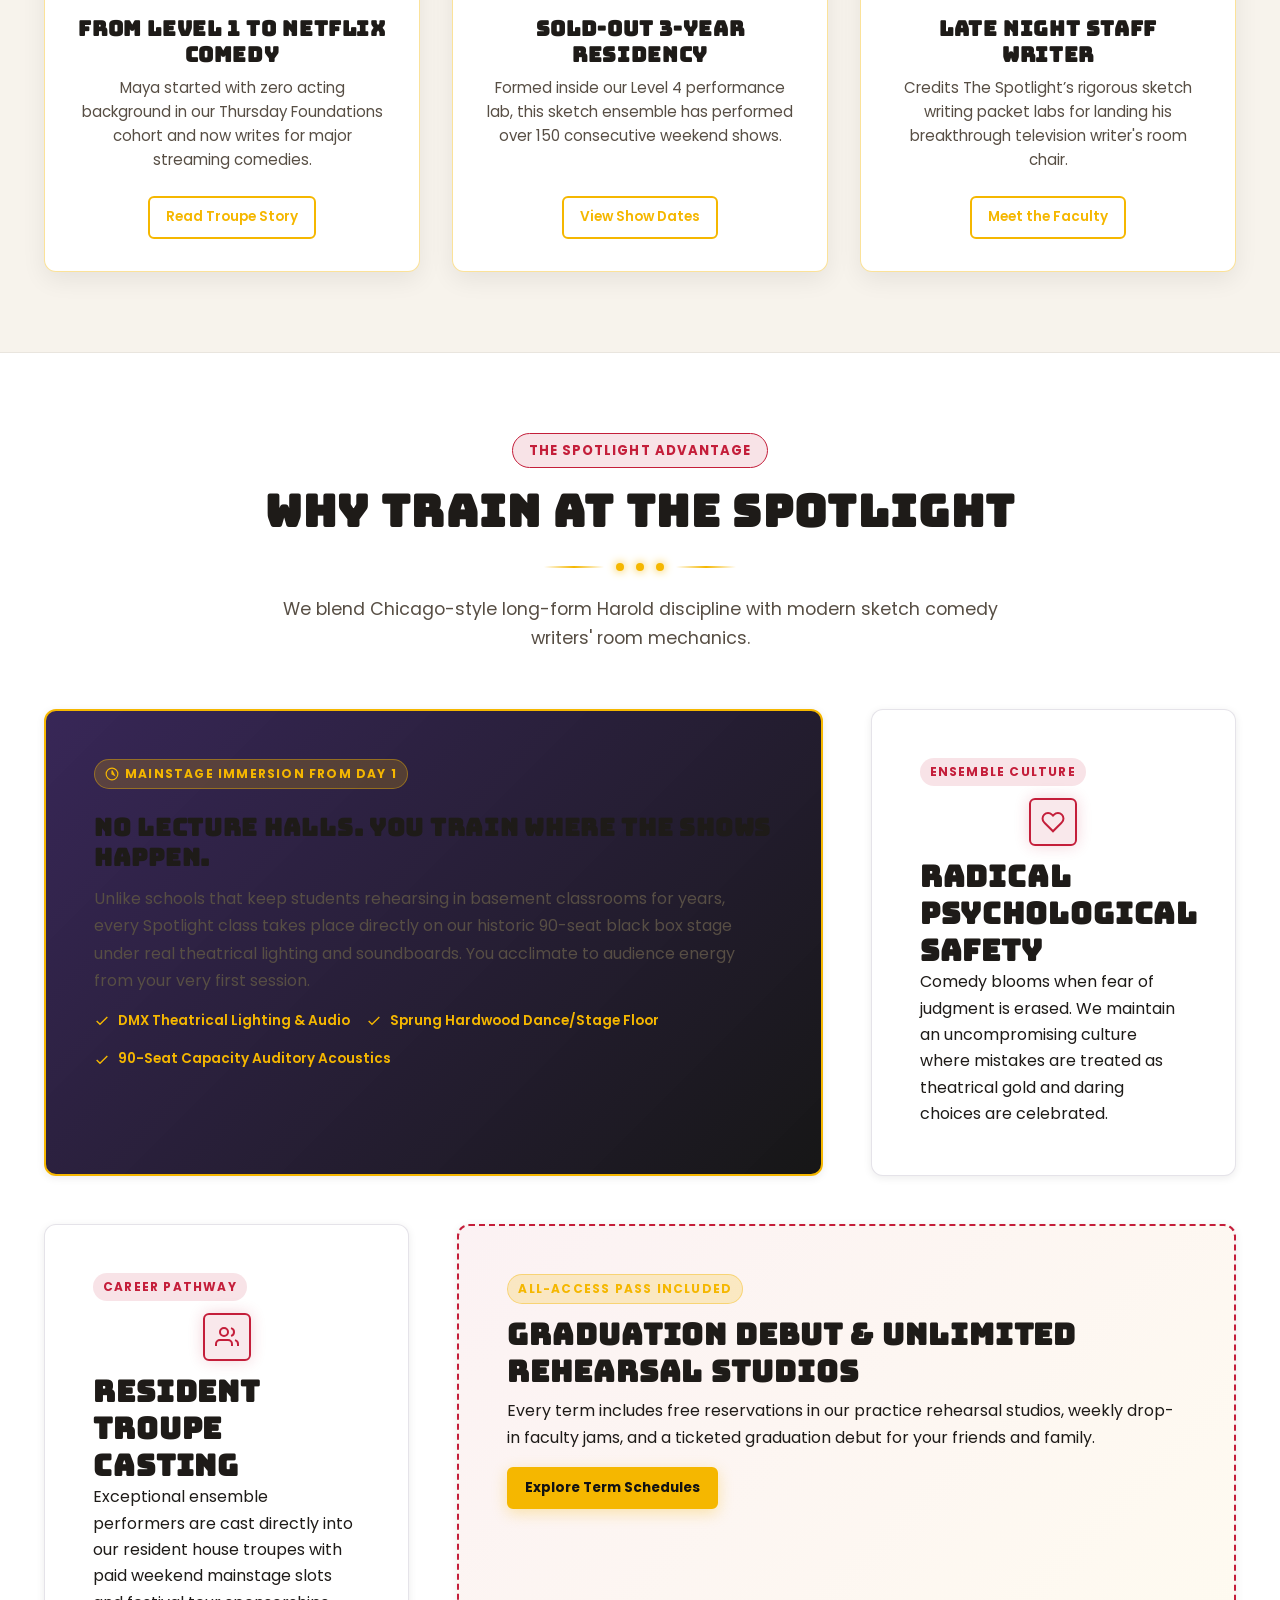
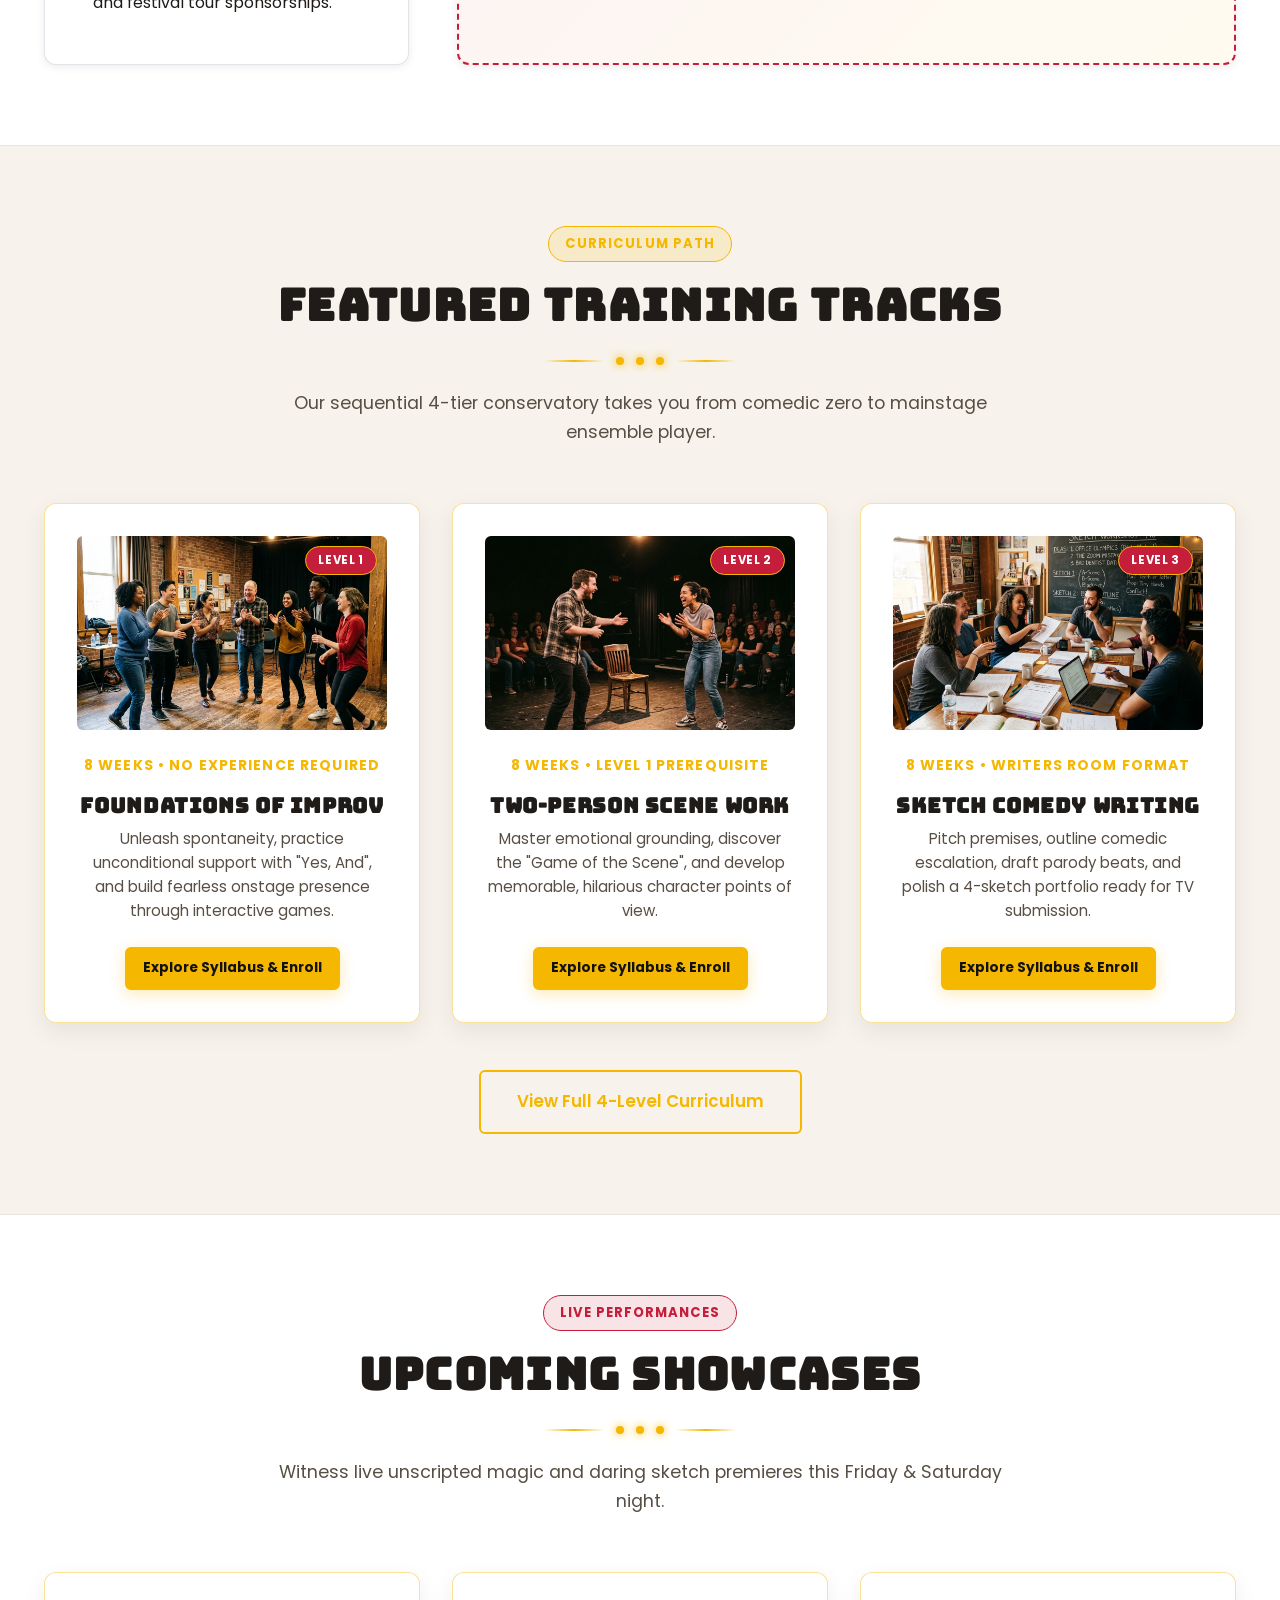
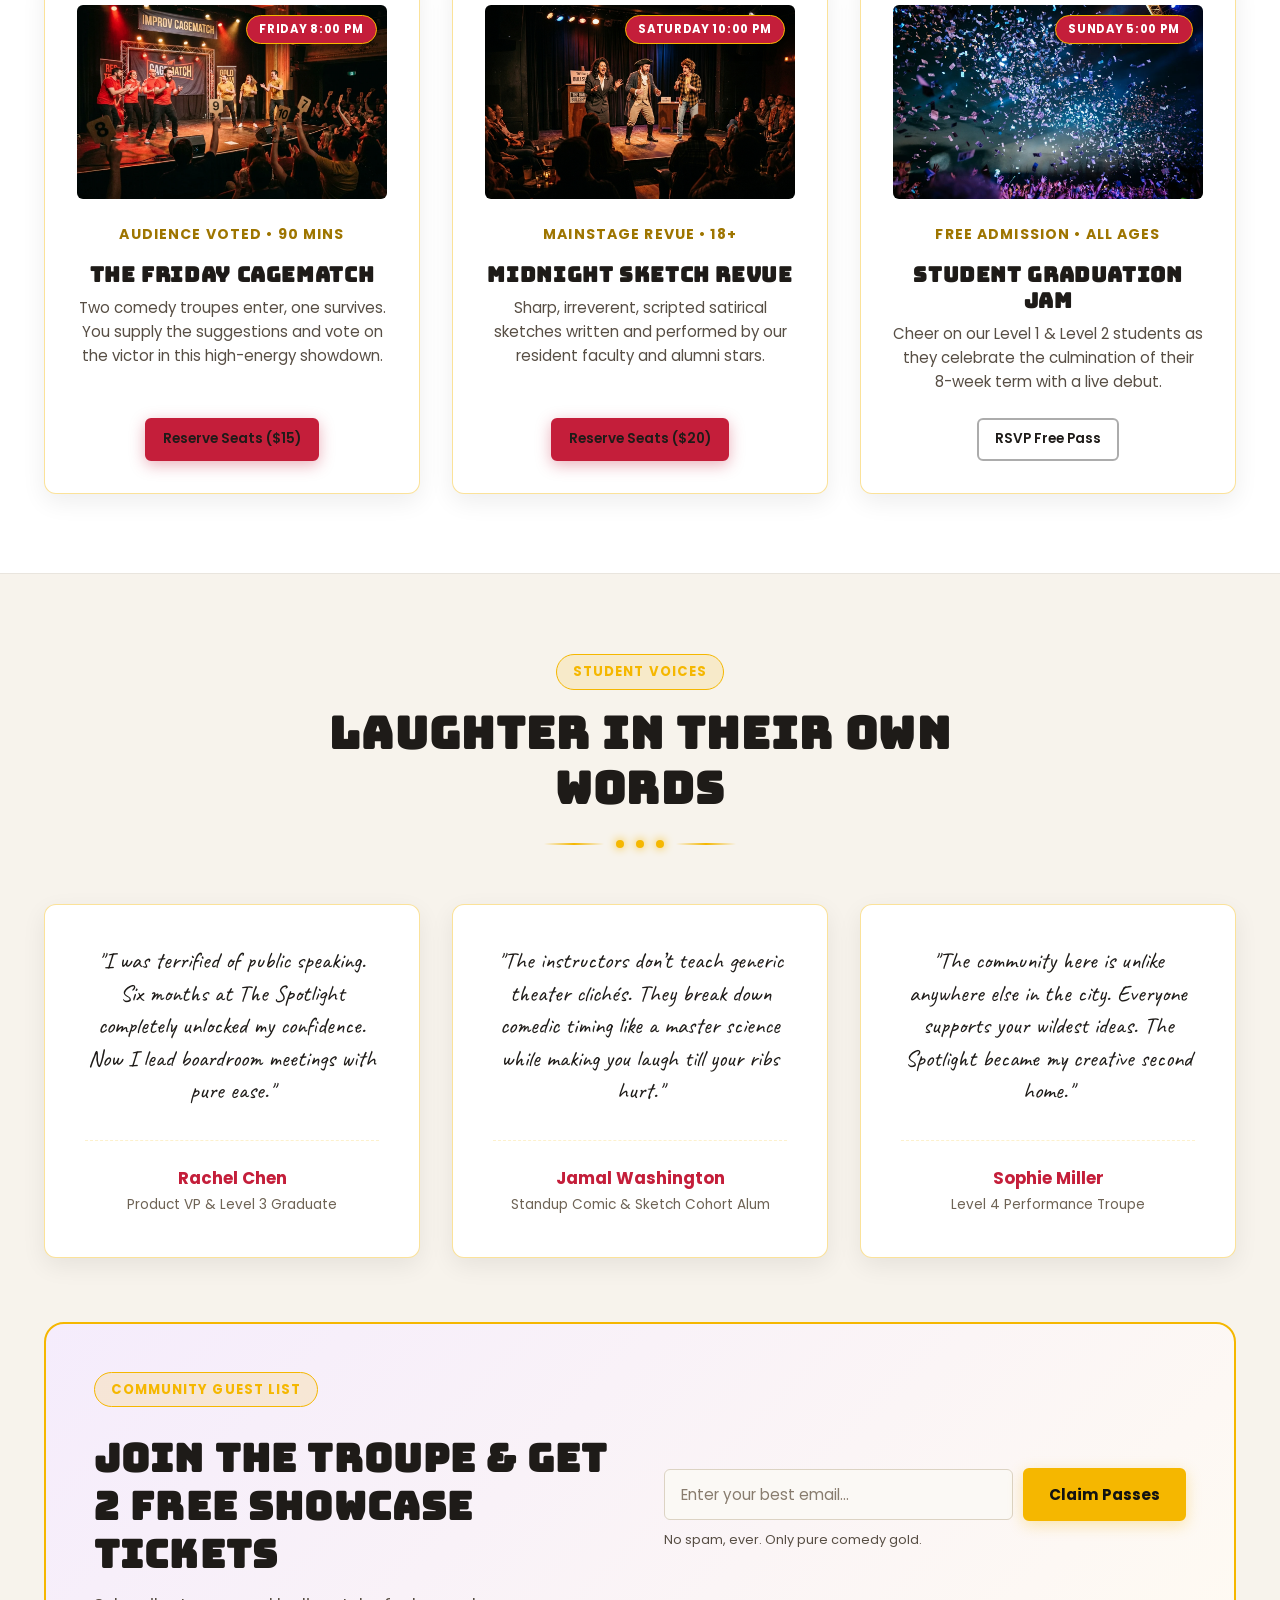
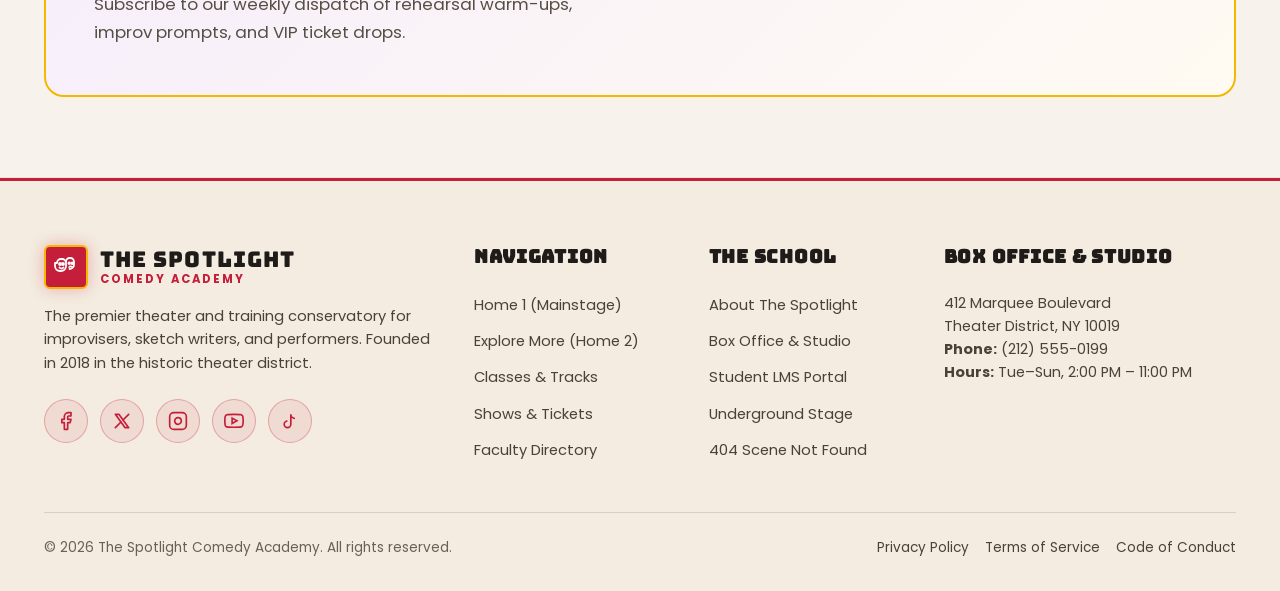
==== commit d3bc73e4: "6" ====
--- a/pages/index.html
+++ b/pages/index.html
@@ -57,6 +57,7 @@
         <ul class="nav-links">
           <li><a href="index.html" class="nav-link active">Home 1</a></li>
           <li><a href="home-2.html" class="nav-link">Home 2</a></li>
+          <li><a href="about.html" class="nav-link">About</a></li>
           <li><a href="classes.html" class="nav-link">Classes</a></li>
           <li><a href="shows.html" class="nav-link">Shows</a></li>
           <li><a href="instructors.html" class="nav-link">Instructors</a></li>
@@ -227,37 +228,69 @@
           <p>We blend Chicago-style long-form Harold discipline with modern sketch comedy writers' room mechanics.</p>
         </div>
 
-        <div class="card-grid grid-4">
-          <div class="theatre-card">
-            <div class="card-image-wrap">
-              <img src="../assets/images/advantage-stage-time.webp" alt="Comedy theater stage microphone" width="400" height="250" loading="lazy">
-            </div>
-            <h3 class="card-title">Stage Time From Day 1</h3>
-            <p class="card-description">No waiting two years for a stage. Every class session takes place on our real black box theatre with professional audio & lighting.</p>
-          </div>
-
-          <div class="theatre-card">
-            <div class="card-image-wrap">
-              <img src="../assets/images/advantage-psych-safety.webp" alt="Supportive improv students rehearsal circle" width="400" height="250" loading="lazy">
-            </div>
-            <h3 class="card-title">Psychological Safety</h3>
-            <p class="card-description">Improv thrives when failure is celebrated. Our studios foster a supportive, joyful space where daring choices are encouraged.</p>
-          </div>
-
-          <div class="theatre-card">
-            <div class="card-image-wrap">
-              <img src="../assets/images/advantage-troupe-pipeline.webp" alt="Comedy ensemble taking a curtain bow" width="400" height="250" loading="lazy">
-            </div>
-            <h3 class="card-title">Alumni Troupe Pipeline</h3>
-            <p class="card-description">Top ensemble performers are cast directly into our resident performance troupes with paid weekend mainstage slots.</p>
-          </div>
-
-          <div class="theatre-card">
-            <div class="card-image-wrap">
-              <img src="../assets/images/advantage-graduation-shows.webp" alt="Student graduation showcase on mainstage" width="400" height="250" loading="lazy">
-            </div>
-            <h3 class="card-title">Live Graduation Shows</h3>
-            <p class="card-description">Every 8-week level concludes with a public showcase where your friends and family see you perform under the lights.</p>
+        <div class="theatrical-bento-grid">
+          <!-- Bento Item 1: Wide Featured Stage Time Hero -->
+          <div class="bento-card bento-card-wide bento-card-hero">
+            <span class="bento-badge gold">
+              <svg width="14" height="14" viewBox="0 0 24 24" fill="none" stroke="currentColor" stroke-width="2"><circle cx="12" cy="12" r="10"/><polygon points="12 6 12 12 16 14"/></svg>
+              Mainstage Immersion From Day 1
+            </span>
+            <h3>No Lecture Halls. You Train Where The Shows Happen.</h3>
+            <p>
+              Unlike schools that keep students rehearsing in basement classrooms for years, every Spotlight class takes place directly on our historic 90-seat black box stage under real theatrical lighting and soundboards. You acclimate to audience energy from your very first session.
+            </p>
+            <div class="bento-specs-row">
+              <div class="bento-spec-item">
+                <svg width="16" height="16" viewBox="0 0 24 24" fill="none" stroke="currentColor" stroke-width="2"><polyline points="20 6 9 17 4 12"/></svg>
+                DMX Theatrical Lighting & Audio
+              </div>
+              <div class="bento-spec-item">
+                <svg width="16" height="16" viewBox="0 0 24 24" fill="none" stroke="currentColor" stroke-width="2"><polyline points="20 6 9 17 4 12"/></svg>
+                Sprung Hardwood Dance/Stage Floor
+              </div>
+              <div class="bento-spec-item">
+                <svg width="16" height="16" viewBox="0 0 24 24" fill="none" stroke="currentColor" stroke-width="2"><polyline points="20 6 9 17 4 12"/></svg>
+                90-Seat Capacity Auditory Acoustics
+              </div>
+            </div>
+          </div>
+
+          <!-- Bento Item 2: Psychological Safety -->
+          <div class="bento-card">
+            <span class="bento-badge crimson">Ensemble Culture</span>
+            <div class="card-icon-wrap" style="width: 48px; height: 48px; margin-bottom: 12px; background: rgba(196, 30, 58, 0.1); border-radius: var(--radius-sm); display: flex; align-items: center; justify-content: center; color: var(--curtain-crimson);">
+              <svg width="24" height="24" viewBox="0 0 24 24" fill="none" stroke="currentColor" stroke-width="2"><path d="M20.84 4.61a5.5 5.5 0 0 0-7.78 0L12 5.67l-1.06-1.06a5.5 5.5 0 0 0-7.78 7.78l1.06 1.06L12 21.23l7.78-7.78 1.06-1.06a5.5 5.5 0 0 0 0-7.78z"/></svg>
+            </div>
+            <h3>Radical Psychological Safety</h3>
+            <p>
+              Comedy blooms when fear of judgment is erased. We maintain an uncompromising culture where mistakes are treated as theatrical gold and daring choices are celebrated.
+            </p>
+          </div>
+
+          <!-- Bento Item 3: Troupe Pipeline -->
+          <div class="bento-card">
+            <span class="bento-badge crimson">Career Pathway</span>
+            <div class="card-icon-wrap" style="width: 48px; height: 48px; margin-bottom: 12px; background: rgba(196, 30, 58, 0.1); border-radius: var(--radius-sm); display: flex; align-items: center; justify-content: center; color: var(--curtain-crimson);">
+              <svg width="24" height="24" viewBox="0 0 24 24" fill="none" stroke="currentColor" stroke-width="2"><path d="M17 21v-2a4 4 0 0 0-4-4H5a4 4 0 0 0-4 4v2"/><circle cx="9" cy="7" r="4"/><path d="M23 21v-2a4 4 0 0 0-3-3.87"/><path d="M16 3.13a4 4 0 0 1 0 7.75"/></svg>
+            </div>
+            <h3>Resident Troupe Casting</h3>
+            <p>
+              Exceptional ensemble performers are cast directly into our resident house troupes with paid weekend mainstage slots and festival tour sponsorships.
+            </p>
+          </div>
+
+          <!-- Bento Item 4: Pass & Live Showcase -->
+          <div class="bento-card bento-card-pass">
+            <span class="bento-badge gold">All-Access Pass Included</span>
+            <div style="display: flex; justify-content: space-between; align-items: center; flex-wrap: wrap; gap: 16px;">
+              <div>
+                <h3 style="margin: 0 0 8px 0;">Graduation Debut & Unlimited Rehearsal Studios</h3>
+                <p style="margin: 0;">
+                  Every term includes free reservations in our practice rehearsal studios, weekly drop-in faculty jams, and a ticketed graduation debut for your friends and family.
+                </p>
+              </div>
+              <a href="classes.html" class="btn btn-sm btn-gold" style="flex-shrink: 0;">Explore Term Schedules</a>
+            </div>
           </div>
         </div>
       </div>
--- a/assets/css/style.css
+++ b/assets/css/style.css
@@ -271,6 +271,7 @@
    Navigation Bar (Marquee Stage Header)
    ========================================================================== */
 .site-header {
+  --header-element-height: 44px;
   position: sticky;
   top: 0;
   z-index: 1000;
@@ -297,42 +298,57 @@
   display: flex;
   align-items: center;
   justify-content: space-between;
-  height: var(--header-height);
-  padding: 0 var(--sp-3);
-  max-width: var(--container-max);
+  height: var(--header-height, 80px);
+  padding: 0 20px;
+  max-width: 1360px;
+  width: 100%;
   margin: 0 auto;
-}
-
-/* Brand Logo */
+  box-sizing: border-box;
+}
+
+/* Brand Logo - Uniform 44px Height & Centered Alignment */
 .site-logo {
-  display: flex;
-  align-items: center;
+  display: inline-flex;
+  align-items: center;
+  height: var(--header-element-height, 44px);
+  min-height: var(--header-element-height, 44px);
   gap: 12px;
   text-decoration: none;
   color: var(--text-primary);
+  flex-shrink: 0;
+  box-sizing: border-box;
 }
 
 .logo-badge {
-  width: 44px;
-  height: 44px;
+  width: var(--header-element-height, 44px);
+  height: var(--header-element-height, 44px);
+  min-width: var(--header-element-height, 44px);
+  min-height: var(--header-element-height, 44px);
   background: var(--curtain-crimson);
   border: 2px solid var(--spotlight-gold);
-  border-radius: 8px;
-  display: flex;
+  border-radius: var(--radius-sm);
+  display: inline-flex;
   align-items: center;
   justify-content: center;
   box-shadow: 0 0 15px rgba(196, 30, 58, 0.3);
   color: #ffffff;
+  box-sizing: border-box;
+  flex-shrink: 0;
 }
 
 .logo-badge svg {
   display: block;
+  width: 24px;
+  height: 24px;
   color: #ffffff;
 }
 
 .logo-text {
   display: flex;
   flex-direction: column;
+  justify-content: center;
+  height: var(--header-element-height, 44px);
+  box-sizing: border-box;
 }
 
 .logo-title {
@@ -340,7 +356,8 @@
   font-size: 1.35rem;
   letter-spacing: 0.05em;
   color: #1e1b18;
-  line-height: 1;
+  line-height: 1.1;
+  margin: 0;
 }
 
 .logo-sub {
@@ -350,62 +367,92 @@
   letter-spacing: 0.18em;
   color: var(--curtain-crimson);
   margin-top: 3px;
-}
-
-/* Core Navbar Links (strictly 4-5 pages) */
+  line-height: 1;
+}
+
+/* Core Navbar Links - Uniform 44px Height & Centered Alignment */
 .site-nav {
   display: flex;
   align-items: center;
-  gap: 28px;
+  gap: 16px;
+  height: var(--header-element-height, 44px);
 }
 
 .nav-links {
   display: flex;
   align-items: center;
-  gap: 24px;
-}
-
-.nav-link {
+  gap: 3px;
+  list-style: none;
+  margin: 0;
+  padding: 0;
+  height: var(--header-element-height, 44px);
+}
+
+.nav-links li {
+  display: inline-flex;
+  align-items: center;
+  height: var(--header-element-height, 44px);
+  margin: 0;
+  padding: 0;
+}
+
+.site-nav:not(.mobile-open) .nav-link {
+  display: inline-flex;
+  align-items: center;
+  justify-content: center;
+  height: var(--header-element-height, 44px);
+  min-height: var(--header-element-height, 44px);
+  padding: 0 9px;
   color: #3c352e;
   font-weight: 600;
-  font-size: 0.95rem;
-  padding: 8px 4px;
+  font-size: 0.92rem;
+  line-height: 1;
   position: relative;
-  transition: color var(--transition-fast);
-}
-
-.nav-link:hover,
-.nav-link.active {
+  transition: color var(--transition-fast), background-color var(--transition-fast);
+  border-radius: var(--radius-sm);
+  white-space: nowrap;
+  box-sizing: border-box;
+}
+
+.site-nav:not(.mobile-open) .nav-link:hover {
   color: var(--curtain-crimson);
-}
-
-.nav-link.active::after {
+  background: rgba(196, 30, 58, 0.05);
+}
+
+.site-nav:not(.mobile-open) .nav-link.active {
+  color: var(--curtain-crimson);
+}
+
+.site-nav:not(.mobile-open) .nav-link.active::after {
   content: '';
   position: absolute;
   bottom: 0;
-  left: 0;
-  right: 0;
-  height: 2px;
+  left: 10px;
+  right: 10px;
+  height: 2.5px;
   background: var(--curtain-crimson);
   box-shadow: 0 0 8px var(--curtain-crimson-glow);
   border-radius: 2px;
 }
 
-/* Header Action Controls */
+/* Header Action Controls - Uniform 44px Row Height & Perfect Alignment */
 .header-actions {
   display: flex;
   align-items: center;
-  gap: 12px;
-}
-
-/* Utility Toggles (Dark/Light + RTL) */
+  gap: 10px;
+  height: var(--header-element-height, 44px);
+}
+
+/* Utility Toggles (Dark/Light + RTL Icons) - Exactly 44px x 44px */
 .utility-btn {
-  width: 44px;
-  height: 44px;
+  width: var(--header-element-height, 44px);
+  height: var(--header-element-height, 44px);
+  min-width: var(--header-element-height, 44px);
+  min-height: var(--header-element-height, 44px);
   padding: 0;
   border-radius: var(--radius-sm);
   background: rgba(45, 27, 78, 0.06);
-  border: 1px solid rgba(196, 30, 58, 0.3);
+  border: 1.5px solid rgba(196, 30, 58, 0.3);
   color: var(--curtain-crimson);
   display: inline-flex;
   align-items: center;
@@ -415,10 +462,11 @@
   box-sizing: border-box;
   flex-shrink: 0;
   line-height: 1;
+  vertical-align: middle;
 }
 
 .utility-btn .theme-icon {
-  display: flex;
+  display: inline-flex;
   align-items: center;
   justify-content: center;
   width: 100%;
@@ -433,11 +481,37 @@
   margin: auto;
 }
 
+.utility-btn span {
+  display: inline-flex;
+  align-items: center;
+  justify-content: center;
+  line-height: 1;
+}
+
 .utility-btn:hover {
   background: rgba(196, 30, 58, 0.12);
   border-color: var(--curtain-crimson);
   color: var(--curtain-crimson-dark);
   transform: translateY(-1px);
+}
+
+/* Header CTA Buttons - Enforce Strict 44px Uniform Height & Centered Alignment */
+.site-header .nav-login-btn,
+.site-header .nav-dashboard-btn,
+.site-header .header-actions .btn {
+  height: var(--header-element-height, 44px) !important;
+  min-height: var(--header-element-height, 44px) !important;
+  display: inline-flex;
+  align-items: center;
+  justify-content: center;
+  padding: 0 18px;
+  font-size: 0.9rem;
+  line-height: 1;
+  box-sizing: border-box;
+  flex-shrink: 0;
+  border-radius: var(--radius-sm);
+  white-space: nowrap;
+  margin: 0;
 }
 
 /* Buttons */
@@ -522,8 +596,10 @@
   border-color: rgba(18, 18, 18, 0.35);
 }
 
-.section-dark .btn-outline,
-.section-dark .btn-outline:not(:hover):not(:focus):not(:active),
+body.dark-mode .section-dark .btn-outline,
+body.dark-mode .section-dark .btn-outline:not(:hover):not(:focus):not(:active),
+:root[data-theme="dark"] .section-dark .btn-outline,
+:root[data-theme="dark"] .section-dark .btn-outline:not(:hover):not(:focus):not(:active),
 .section-violet .btn-outline,
 .section-violet .btn-outline:not(:hover):not(:focus):not(:active),
 .page-hero .btn-outline,
@@ -544,7 +620,8 @@
 .btn-outline:hover,
 .btn-outline:focus,
 .btn-outline:active,
-.section-dark .btn-outline:hover,
+body.dark-mode .section-dark .btn-outline:hover,
+:root[data-theme="dark"] .section-dark .btn-outline:hover,
 .section-violet .btn-outline:hover,
 .page-hero .btn-outline:hover,
 .hero-home1 .btn-outline:hover,
@@ -585,14 +662,21 @@
   box-shadow: 0 0 15px var(--spotlight-gold-glow);
 }
 
-/* Auth Buttons in Nav */
+/* Auth Buttons in Nav - Uniform 44px Height & Centered Alignment */
 .btn-login {
   color: var(--curtain-crimson) !important;
   background: rgba(196, 30, 58, 0.06);
-  border: 1.5px solid var(--curtain-crimson);
-  padding: 8px 18px;
+  border: 2px solid var(--curtain-crimson);
+  height: var(--header-element-height, 44px);
+  min-height: var(--header-element-height, 44px);
+  padding: 0 18px;
   font-size: 0.9rem;
   font-weight: 600;
+  line-height: 1;
+  display: inline-flex;
+  align-items: center;
+  justify-content: center;
+  box-sizing: border-box;
   border-radius: var(--radius-sm);
   transition: all var(--transition-fast);
 }
@@ -611,10 +695,17 @@
   background: linear-gradient(135deg, var(--stage-violet) 0%, #911227 100%);
   color: #FFF8ED !important;
   border: 2px solid var(--spotlight-gold);
-  padding: 8px 18px;
+  height: var(--header-element-height, 44px);
+  min-height: var(--header-element-height, 44px);
+  padding: 0 18px;
   font-size: 0.9rem;
   font-weight: 700;
   letter-spacing: 0.02em;
+  line-height: 1;
+  display: inline-flex;
+  align-items: center;
+  justify-content: center;
+  box-sizing: border-box;
   border-radius: var(--radius-sm);
   box-shadow: 0 4px 15px rgba(45, 27, 78, 0.25), 0 0 10px rgba(245, 183, 0, 0.3);
   transition: all var(--transition-fast);
@@ -636,20 +727,26 @@
   pointer-events: auto;
 }
 
-/* Hamburger Menu Button */
+/* Hamburger Menu Button - Uniform 44px x 44px Touch Target */
 .menu-toggle {
   display: none;
   flex-direction: column;
   justify-content: center;
   align-items: center;
   gap: 5px;
-  width: 44px;
-  height: 44px;
+  width: var(--header-element-height, 44px);
+  height: var(--header-element-height, 44px);
+  min-width: var(--header-element-height, 44px);
+  min-height: var(--header-element-height, 44px);
   background: transparent;
-  border: 1px solid rgba(245, 183, 0, 0.3);
+  border: 1.5px solid rgba(245, 183, 0, 0.4);
   border-radius: var(--radius-sm);
   cursor: pointer;
-  padding: 8px;
+  padding: 0;
+  box-sizing: border-box;
+  flex-shrink: 0;
+  transition: all var(--transition-fast);
+  z-index: 1001;
 }
 
 .menu-toggle span {
@@ -1462,6 +1559,44 @@
   align-items: center;
 }
 
+/* Classes Page Conversion Banner ("Seats Reserve Rapidly") */
+.classes-cta-banner .classes-cta-action {
+  display: flex;
+  flex-direction: column;
+  align-items: center;
+  justify-content: center;
+  text-align: center;
+}
+
+.classes-cta-banner .classes-cta-btn {
+  padding: 24px 52px !important;
+  font-size: 1.18rem !important;
+  width: 100% !important;
+  max-width: 440px !important;
+  min-height: 68px !important;
+  display: inline-flex !important;
+  align-items: center !important;
+  justify-content: center !important;
+  text-align: center !important;
+  border-radius: var(--radius-md) !important;
+  box-shadow: 0 8px 25px rgba(245, 183, 0, 0.45), 0 0 15px rgba(255, 207, 51, 0.3) !important;
+  transition: all var(--transition-fast) !important;
+}
+
+.classes-cta-banner .classes-cta-btn:hover {
+  transform: translateY(-3px) scale(1.02) !important;
+  box-shadow: 0 12px 30px rgba(245, 183, 0, 0.65), 0 0 20px rgba(255, 207, 51, 0.5) !important;
+}
+
+@media (max-width: 639.98px) {
+  .classes-cta-banner .classes-cta-btn {
+    padding: 18px 28px !important;
+    font-size: 1.05rem !important;
+    max-width: 100% !important;
+    min-height: 56px !important;
+  }
+}
+
 /* Testimonial Quote Cards */
 .testimonial-card {
   background: var(--bg-card);
@@ -1920,6 +2055,8 @@
 .topbar-left {
   display: flex;
   align-items: center;
+  gap: 14px;
+  height: 40px;
 }
 
 .topbar-logo {
@@ -1927,11 +2064,14 @@
   align-items: center;
   gap: 12px;
   text-decoration: none;
+  height: 40px;
 }
 
 .topbar-logo .logo-badge {
-  width: 38px;
-  height: 38px;
+  width: 40px;
+  height: 40px;
+  min-width: 40px;
+  min-height: 40px;
   background: var(--curtain-crimson);
   border: 1.5px solid var(--spotlight-gold);
   border-radius: 9px;
@@ -1940,6 +2080,14 @@
   justify-content: center;
   color: #ffffff;
   box-shadow: 0 0 12px rgba(245, 183, 0, 0.3);
+  box-sizing: border-box;
+}
+
+.topbar-logo .logo-text {
+  display: flex;
+  flex-direction: column;
+  justify-content: center;
+  height: 40px;
 }
 
 .topbar-logo .logo-title {
@@ -1949,7 +2097,8 @@
   font-weight: 700;
   letter-spacing: 0.04em;
   color: #ffffff;
-  line-height: 1;
+  line-height: 1.1;
+  margin: 0;
 }
 
 .topbar-logo .logo-sub {
@@ -1961,21 +2110,34 @@
   color: var(--spotlight-gold);
   font-style: italic;
   margin-top: 3px;
+  line-height: 1;
 }
 
 .topbar-right {
   display: flex;
   align-items: center;
-  gap: 14px;
+  gap: 12px;
+  height: 40px;
+}
+
+.app-topbar .utility-btn {
+  width: 40px !important;
+  height: 40px !important;
+  min-width: 40px !important;
+  min-height: 40px !important;
+  box-sizing: border-box;
 }
 
 .topbar-avatar-btn {
   width: 40px;
   height: 40px;
+  min-width: 40px;
+  min-height: 40px;
   border-radius: 50%;
   border: 2px solid var(--spotlight-gold);
   background: #1c2636;
   padding: 0;
+  box-sizing: border-box;
   cursor: pointer;
   overflow: hidden;
   display: flex;
@@ -2559,7 +2721,7 @@
    0. SHARED MOBILE, TABLET & 1024px NAVIGATION DRAWER (<= 1024px)
    -------------------------------------------------------------------------- */
 @media (max-width: 1024.98px) {
-  .site-nav {
+  .site-nav:not(.mobile-open) {
     display: none !important;
   }
 
@@ -2569,26 +2731,29 @@
 
   .site-nav.mobile-open {
     display: flex !important;
-    flex-direction: column;
-    position: fixed;
-    top: var(--header-height);
-    left: 0;
-    right: 0;
-    bottom: 0;
-    width: 100vw;
-    height: calc(100vh - var(--header-height));
-    height: calc(100dvh - var(--header-height));
-    background: linear-gradient(180deg, #181226 0%, #0d0914 95%);
-    padding: var(--sp-4) var(--sp-4) var(--sp-8) var(--sp-4);
-    gap: 20px;
-    z-index: 99999;
-    overflow-y: auto;
-    -webkit-overflow-scrolling: touch;
-    box-shadow: 0 20px 50px rgba(0, 0, 0, 0.95);
-    border-top: 2px solid var(--spotlight-gold);
-    align-items: center;
-    justify-content: flex-start;
-    animation: mobileMenuSlideIn 0.3s cubic-bezier(0.16, 1, 0.3, 1) forwards;
+    flex-direction: column !important;
+    position: fixed !important;
+    top: var(--header-height) !important;
+    left: 0 !important;
+    right: 0 !important;
+    bottom: 0 !important;
+    width: 100vw !important;
+    height: calc(100vh - var(--header-height)) !important;
+    height: calc(100dvh - var(--header-height)) !important;
+    max-height: calc(100dvh - var(--header-height)) !important;
+    background: linear-gradient(180deg, #181226 0%, #0d0914 95%) !important;
+    padding: 24px 20px 48px 20px !important;
+    gap: 16px !important;
+    z-index: 99999 !important;
+    overflow-y: auto !important;
+    overflow-x: hidden !important;
+    -webkit-overflow-scrolling: touch !important;
+    box-shadow: 0 20px 50px rgba(0, 0, 0, 0.95) !important;
+    border-top: 2px solid var(--spotlight-gold) !important;
+    align-items: center !important;
+    justify-content: flex-start !important;
+    animation: mobileMenuSlideIn 0.3s cubic-bezier(0.16, 1, 0.3, 1) forwards !important;
+    box-sizing: border-box !important;
   }
 
   @keyframes mobileMenuSlideIn {
@@ -2603,84 +2768,125 @@
   }
 
   .site-nav.mobile-open .nav-links {
-    display: flex;
-    flex-direction: column;
-    width: 100%;
-    max-width: 440px;
-    gap: 10px;
-    padding: 0;
-    margin: 0;
+    display: flex !important;
+    flex-direction: column !important;
+    width: 100% !important;
+    max-width: 440px !important;
+    height: auto !important;
+    min-height: auto !important;
+    max-height: none !important;
+    gap: 10px !important;
+    padding: 0 !important;
+    margin: 0 !important;
+    list-style: none !important;
+    box-sizing: border-box !important;
+  }
+
+  .site-nav.mobile-open .nav-links li {
+    display: block !important;
+    width: 100% !important;
+    height: auto !important;
+    min-height: auto !important;
+    margin: 0 !important;
+    padding: 0 !important;
+    box-sizing: border-box !important;
   }
 
   .site-nav.mobile-open .nav-link {
-    display: flex;
-    align-items: center;
-    justify-content: center;
-    width: 100%;
-    padding: 14px 20px;
-    font-size: 1.1rem;
-    font-weight: 700;
-    color: #FFF8ED;
-    background: rgba(255, 255, 255, 0.05);
-    border: 1px solid rgba(245, 183, 0, 0.2);
-    border-radius: var(--radius-md);
-    text-align: center;
-    transition: all 0.2s ease;
+    display: flex !important;
+    align-items: center !important;
+    justify-content: center !important;
+    width: 100% !important;
+    height: auto !important;
+    min-height: 48px !important;
+    padding: 12px 20px !important;
+    font-size: 1.05rem !important;
+    font-weight: 700 !important;
+    color: #FFF8ED !important;
+    background: rgba(255, 255, 255, 0.05) !important;
+    border: 1px solid rgba(245, 183, 0, 0.2) !important;
+    border-radius: var(--radius-md) !important;
+    text-align: center !important;
+    transition: all 0.2s ease !important;
+    box-sizing: border-box !important;
+    text-decoration: none !important;
   }
 
   .site-nav.mobile-open .nav-link:hover,
   .site-nav.mobile-open .nav-link.active {
-    background: var(--curtain-crimson);
-    color: #FFF8ED;
-    border-color: var(--spotlight-gold);
-    box-shadow: 0 6px 20px rgba(196, 30, 58, 0.45), 0 0 12px rgba(245, 183, 0, 0.35);
-    transform: translateY(-2px);
+    background: var(--curtain-crimson) !important;
+    color: #FFF8ED !important;
+    border-color: var(--spotlight-gold) !important;
+    box-shadow: 0 6px 20px rgba(196, 30, 58, 0.45), 0 0 12px rgba(245, 183, 0, 0.35) !important;
+    transform: translateY(-2px) !important;
   }
 
   .site-nav.mobile-open .nav-link.active::after {
-    display: none;
+    display: none !important;
   }
 
   .site-nav.mobile-open .header-actions {
-    display: grid;
-    grid-template-columns: 1fr 1fr;
-    gap: 12px;
-    width: 100%;
-    max-width: 440px;
-    margin-top: 8px;
-    padding-top: 18px;
-    border-top: 1px solid rgba(255, 255, 255, 0.15);
+    display: grid !important;
+    grid-template-columns: 1fr 1fr !important;
+    gap: 12px !important;
+    width: 100% !important;
+    max-width: 440px !important;
+    height: auto !important;
+    min-height: auto !important;
+    max-height: none !important;
+    margin-top: 8px !important;
+    padding-top: 18px !important;
+    padding-bottom: 24px !important;
+    border-top: 1px solid rgba(255, 255, 255, 0.15) !important;
+    box-sizing: border-box !important;
   }
 
   .site-nav.mobile-open .utility-btn {
-    width: 100%;
-    height: 46px;
-    border-radius: var(--radius-sm);
-    display: flex;
-    align-items: center;
-    justify-content: center;
-    background: rgba(255, 255, 255, 0.08);
-    border: 1px solid rgba(245, 183, 0, 0.3);
-    color: var(--spotlight-gold);
+    width: 100% !important;
+    height: 46px !important;
+    min-height: 46px !important;
+    border-radius: var(--radius-sm) !important;
+    display: flex !important;
+    align-items: center !important;
+    justify-content: center !important;
+    background: rgba(255, 255, 255, 0.08) !important;
+    border: 1px solid rgba(245, 183, 0, 0.3) !important;
+    color: var(--spotlight-gold) !important;
+    box-sizing: border-box !important;
   }
 
   .site-nav.mobile-open .utility-btn:hover {
-    background: rgba(245, 183, 0, 0.2);
-    border-color: var(--spotlight-gold);
-    color: #FFF8ED;
+    background: rgba(245, 183, 0, 0.2) !important;
+    border-color: var(--spotlight-gold) !important;
+    color: #FFF8ED !important;
   }
 
   .site-nav.mobile-open .nav-login-btn,
   .site-nav.mobile-open .nav-dashboard-btn {
-    grid-column: span 2;
-    width: 100%;
-    min-height: 48px;
-    font-size: 1rem;
-    font-weight: 700;
-    display: flex;
-    align-items: center;
-    justify-content: center;
-    border-radius: var(--radius-sm);
+    grid-column: span 2 !important;
+    width: 100% !important;
+    height: 48px !important;
+    min-height: 48px !important;
+    font-size: 1rem !important;
+    font-weight: 700 !important;
+    display: flex !important;
+    align-items: center !important;
+    justify-content: center !important;
+    border-radius: var(--radius-sm) !important;
+    box-sizing: border-box !important;
+    text-decoration: none !important;
+  }
+
+  .site-nav.mobile-open .nav-login-btn {
+    color: #FFF8ED !important;
+    background: rgba(196, 30, 58, 0.25) !important;
+    border: 1.5px solid var(--curtain-crimson) !important;
+  }
+
+  .site-nav.mobile-open .nav-login-btn:hover {
+    background: var(--curtain-crimson) !important;
+    color: #FFF8ED !important;
+    border-color: var(--spotlight-gold) !important;
   }
 }
 
@@ -3248,7 +3454,7 @@
    2. TABLET & 1024px BREAKPOINT: 640px – 1024px
    -------------------------------------------------------------------------- */
 @media (min-width: 640px) and (max-width: 1024.98px) {
-  .site-nav {
+  .site-nav:not(.mobile-open) {
     display: none !important;
   }
 
@@ -3549,17 +3755,20 @@
     width: 100vw !important;
     height: calc(100vh - var(--header-height)) !important;
     height: calc(100dvh - var(--header-height)) !important;
+    max-height: calc(100dvh - var(--header-height)) !important;
     background: linear-gradient(180deg, #181226 0%, #0d0914 95%) !important;
-    padding: var(--sp-4) var(--sp-4) var(--sp-8) var(--sp-4) !important;
-    gap: 20px !important;
+    padding: 24px 20px 48px 20px !important;
+    gap: 16px !important;
     z-index: 99999 !important;
     overflow-y: auto !important;
+    overflow-x: hidden !important;
     -webkit-overflow-scrolling: touch !important;
     box-shadow: 0 20px 50px rgba(0, 0, 0, 0.95) !important;
     border-top: 2px solid var(--spotlight-gold) !important;
     align-items: center !important;
     justify-content: flex-start !important;
     animation: mobileMenuSlideIn 0.3s cubic-bezier(0.16, 1, 0.3, 1) forwards !important;
+    box-sizing: border-box !important;
   }
 
   .site-nav.mobile-open .nav-links {
@@ -3567,9 +3776,24 @@
     flex-direction: column !important;
     width: 100% !important;
     max-width: 440px !important;
+    height: auto !important;
+    min-height: auto !important;
+    max-height: none !important;
     gap: 10px !important;
     padding: 0 !important;
     margin: 0 !important;
+    list-style: none !important;
+    box-sizing: border-box !important;
+  }
+
+  .site-nav.mobile-open .nav-links li {
+    display: block !important;
+    width: 100% !important;
+    height: auto !important;
+    min-height: auto !important;
+    margin: 0 !important;
+    padding: 0 !important;
+    box-sizing: border-box !important;
   }
 
   .site-nav.mobile-open .nav-link {
@@ -3577,8 +3801,10 @@
     align-items: center !important;
     justify-content: center !important;
     width: 100% !important;
-    padding: 14px 20px !important;
-    font-size: 1.1rem !important;
+    height: auto !important;
+    min-height: 48px !important;
+    padding: 12px 20px !important;
+    font-size: 1.05rem !important;
     font-weight: 700 !important;
     color: #FFF8ED !important;
     background: rgba(255, 255, 255, 0.05) !important;
@@ -3586,6 +3812,8 @@
     border-radius: var(--radius-md) !important;
     text-align: center !important;
     transition: all 0.2s ease !important;
+    box-sizing: border-box !important;
+    text-decoration: none !important;
   }
 
   .site-nav.mobile-open .nav-link:hover,
@@ -3607,14 +3835,20 @@
     gap: 12px !important;
     width: 100% !important;
     max-width: 440px !important;
+    height: auto !important;
+    min-height: auto !important;
+    max-height: none !important;
     margin-top: 8px !important;
     padding-top: 18px !important;
+    padding-bottom: 24px !important;
     border-top: 1px solid rgba(255, 255, 255, 0.15) !important;
+    box-sizing: border-box !important;
   }
 
   .site-nav.mobile-open .utility-btn {
     width: 100% !important;
     height: 46px !important;
+    min-height: 46px !important;
     border-radius: var(--radius-sm) !important;
     display: flex !important;
     align-items: center !important;
@@ -3622,6 +3856,7 @@
     background: rgba(255, 255, 255, 0.08) !important;
     border: 1px solid rgba(245, 183, 0, 0.3) !important;
     color: var(--spotlight-gold) !important;
+    box-sizing: border-box !important;
   }
 
   .site-nav.mobile-open .utility-btn:hover {
@@ -3634,6 +3869,7 @@
   .site-nav.mobile-open .nav-dashboard-btn {
     grid-column: span 2 !important;
     width: 100% !important;
+    height: 48px !important;
     min-height: 48px !important;
     font-size: 1rem !important;
     font-weight: 700 !important;
@@ -3641,6 +3877,20 @@
     align-items: center !important;
     justify-content: center !important;
     border-radius: var(--radius-sm) !important;
+    box-sizing: border-box !important;
+    text-decoration: none !important;
+  }
+
+  .site-nav.mobile-open .nav-login-btn {
+    color: #FFF8ED !important;
+    background: rgba(196, 30, 58, 0.25) !important;
+    border: 1.5px solid var(--curtain-crimson) !important;
+  }
+
+  .site-nav.mobile-open .nav-login-btn:hover {
+    background: var(--curtain-crimson) !important;
+    color: #FFF8ED !important;
+    border-color: var(--spotlight-gold) !important;
   }
 }
 
@@ -3664,17 +3914,20 @@
   width: 100vw !important;
   height: calc(100vh - var(--header-height)) !important;
   height: calc(100dvh - var(--header-height)) !important;
+  max-height: calc(100dvh - var(--header-height)) !important;
   background: linear-gradient(180deg, #181226 0%, #0d0914 95%) !important;
-  padding: var(--sp-4) var(--sp-4) var(--sp-8) var(--sp-4) !important;
-  gap: 20px !important;
+  padding: 24px 20px 48px 20px !important;
+  gap: 16px !important;
   z-index: 99999 !important;
   overflow-y: auto !important;
+  overflow-x: hidden !important;
   -webkit-overflow-scrolling: touch !important;
   box-shadow: 0 20px 50px rgba(0, 0, 0, 0.95) !important;
   border-top: 2px solid var(--spotlight-gold) !important;
   align-items: center !important;
   justify-content: flex-start !important;
   animation: mobileMenuSlideIn 0.3s cubic-bezier(0.16, 1, 0.3, 1) forwards !important;
+  box-sizing: border-box !important;
 }
 
 html.is-ipad-pro .site-nav.mobile-open .nav-links {
@@ -3682,9 +3935,24 @@
   flex-direction: column !important;
   width: 100% !important;
   max-width: 440px !important;
+  height: auto !important;
+  min-height: auto !important;
+  max-height: none !important;
   gap: 10px !important;
   padding: 0 !important;
   margin: 0 !important;
+  list-style: none !important;
+  box-sizing: border-box !important;
+}
+
+html.is-ipad-pro .site-nav.mobile-open .nav-links li {
+  display: block !important;
+  width: 100% !important;
+  height: auto !important;
+  min-height: auto !important;
+  margin: 0 !important;
+  padding: 0 !important;
+  box-sizing: border-box !important;
 }
 
 html.is-ipad-pro .site-nav.mobile-open .nav-link {
@@ -3692,8 +3960,10 @@
   align-items: center !important;
   justify-content: center !important;
   width: 100% !important;
-  padding: 14px 20px !important;
-  font-size: 1.1rem !important;
+  height: auto !important;
+  min-height: 48px !important;
+  padding: 12px 20px !important;
+  font-size: 1.05rem !important;
   font-weight: 700 !important;
   color: #FFF8ED !important;
   background: rgba(255, 255, 255, 0.05) !important;
@@ -3701,6 +3971,8 @@
   border-radius: var(--radius-md) !important;
   text-align: center !important;
   transition: all 0.2s ease !important;
+  box-sizing: border-box !important;
+  text-decoration: none !important;
 }
 
 html.is-ipad-pro .site-nav.mobile-open .nav-link:hover,
@@ -3722,14 +3994,20 @@
   gap: 12px !important;
   width: 100% !important;
   max-width: 440px !important;
+  height: auto !important;
+  min-height: auto !important;
+  max-height: none !important;
   margin-top: 8px !important;
   padding-top: 18px !important;
+  padding-bottom: 24px !important;
   border-top: 1px solid rgba(255, 255, 255, 0.15) !important;
+  box-sizing: border-box !important;
 }
 
 html.is-ipad-pro .site-nav.mobile-open .utility-btn {
   width: 100% !important;
   height: 46px !important;
+  min-height: 46px !important;
   border-radius: var(--radius-sm) !important;
   display: flex !important;
   align-items: center !important;
@@ -3737,6 +4015,7 @@
   background: rgba(255, 255, 255, 0.08) !important;
   border: 1px solid rgba(245, 183, 0, 0.3) !important;
   color: var(--spotlight-gold) !important;
+  box-sizing: border-box !important;
 }
 
 html.is-ipad-pro .site-nav.mobile-open .utility-btn:hover {
@@ -3749,6 +4028,7 @@
 html.is-ipad-pro .site-nav.mobile-open .nav-dashboard-btn {
   grid-column: span 2 !important;
   width: 100% !important;
+  height: 48px !important;
   min-height: 48px !important;
   font-size: 1rem !important;
   font-weight: 700 !important;
@@ -3756,6 +4036,20 @@
   align-items: center !important;
   justify-content: center !important;
   border-radius: var(--radius-sm) !important;
+  box-sizing: border-box !important;
+  text-decoration: none !important;
+}
+
+html.is-ipad-pro .site-nav.mobile-open .nav-login-btn {
+  color: #FFF8ED !important;
+  background: rgba(196, 30, 58, 0.25) !important;
+  border: 1.5px solid var(--curtain-crimson) !important;
+}
+
+html.is-ipad-pro .site-nav.mobile-open .nav-login-btn:hover {
+  background: var(--curtain-crimson) !important;
+  color: #FFF8ED !important;
+  border-color: var(--spotlight-gold) !important;
 }
 
 /* --------------------------------------------------------------------------
@@ -3942,28 +4236,90 @@
   color: #1e1b18 !important;
 }
 
-/* Automatic Overrides for Inline Styled Text in Light Mode */
-html:not([data-theme="dark"]) body:not(.dark-mode) [style*="color: #fff"],
-html:not([data-theme="dark"]) body:not(.dark-mode) [style*="color: #ffffff"],
-html:not([data-theme="dark"]) body:not(.dark-mode) [style*="color:#fff"],
-html:not([data-theme="dark"]) body:not(.dark-mode) [style*="color:#ffffff"] {
+/* Automatic Overrides for Inline Styled Text in Light Mode (Excluding Dark Stage Heroes) */
+html:not([data-theme="dark"]) body:not(.dark-mode) :not(.page-hero):not(.hero-home1):not(.hero-home2):not(.page-hero *):not(.hero-home1 *):not(.hero-home2 *)[style*="color: #fff"],
+html:not([data-theme="dark"]) body:not(.dark-mode) :not(.page-hero):not(.hero-home1):not(.hero-home2):not(.page-hero *):not(.hero-home1 *):not(.hero-home2 *)[style*="color: #ffffff"],
+html:not([data-theme="dark"]) body:not(.dark-mode) :not(.page-hero):not(.hero-home1):not(.hero-home2):not(.page-hero *):not(.hero-home1 *):not(.hero-home2 *)[style*="color:#fff"],
+html:not([data-theme="dark"]) body:not(.dark-mode) :not(.page-hero):not(.hero-home1):not(.hero-home2):not(.page-hero *):not(.hero-home1 *):not(.hero-home2 *)[style*="color:#ffffff"] {
   color: #1e1b18 !important;
 }
 
-html:not([data-theme="dark"]) body:not(.dark-mode) [style*="color: var(--marquee-cream-muted)"],
-html:not([data-theme="dark"]) body:not(.dark-mode) [style*="color:var(--marquee-cream-muted)"] {
+html:not([data-theme="dark"]) body:not(.dark-mode) :not(.page-hero):not(.hero-home1):not(.hero-home2):not(.page-hero *):not(.hero-home1 *):not(.hero-home2 *)[style*="color: var(--marquee-cream-muted)"],
+html:not([data-theme="dark"]) body:not(.dark-mode) :not(.page-hero):not(.hero-home1):not(.hero-home2):not(.page-hero *):not(.hero-home1 *):not(.hero-home2 *)[style*="color:var(--marquee-cream-muted)"] {
   color: #574e44 !important;
 }
 
-html:not([data-theme="dark"]) body:not(.dark-mode) [style*="color: var(--marquee-cream)"],
-html:not([data-theme="dark"]) body:not(.dark-mode) [style*="color:var(--marquee-cream)"] {
+html:not([data-theme="dark"]) body:not(.dark-mode) :not(.page-hero):not(.hero-home1):not(.hero-home2):not(.page-hero *):not(.hero-home1 *):not(.hero-home2 *)[style*="color: var(--marquee-cream)"],
+html:not([data-theme="dark"]) body:not(.dark-mode) :not(.page-hero):not(.hero-home1):not(.hero-home2):not(.page-hero *):not(.hero-home1 *):not(.hero-home2 *)[style*="color:var(--marquee-cream)"] {
   color: #1e1b18 !important;
 }
 
-html:not([data-theme="dark"]) body:not(.dark-mode) [style*="color: var(--spotlight-gold)"],
-html:not([data-theme="dark"]) body:not(.dark-mode) [style*="color:var(--spotlight-gold)"] {
+html:not([data-theme="dark"]) body:not(.dark-mode) :not(.page-hero):not(.hero-home1):not(.hero-home2):not(.page-hero *):not(.hero-home1 *):not(.hero-home2 *)[style*="color: var(--spotlight-gold)"],
+html:not([data-theme="dark"]) body:not(.dark-mode) :not(.page-hero):not(.hero-home1):not(.hero-home2):not(.page-hero *):not(.hero-home1 *):not(.hero-home2 *)[style*="color:var(--spotlight-gold)"] {
   color: #b88300 !important;
 }
+
+/* Explicit About Page Hero & Credential Card Contrast Rules */
+.page-hero-about .about-hero-title,
+.page-hero-about h1 {
+  color: #ffffff !important;
+  text-shadow: 0 4px 24px rgba(0, 0, 0, 0.95), 0 0 30px rgba(245, 183, 0, 0.4) !important;
+}
+
+.page-hero-about .about-hero-lead,
+.page-hero-about p.about-hero-lead {
+  color: #FFF8ED !important;
+  text-shadow: 0 2px 10px rgba(0, 0, 0, 0.9) !important;
+}
+
+/* Credential Card in About Hero: Ensure Dark Text on White Card in Light Mode */
+html:not([data-theme="dark"]) body:not(.dark-mode) .about-hero-blueprint,
+:root[data-theme="light"] .about-hero-blueprint,
+html:not([data-theme="dark"]) body:not(.dark-mode) .page-hero .blueprint-card {
+  background: #ffffff !important;
+  color: #1e1b18 !important;
+  border: 2px solid var(--curtain-crimson) !important;
+  box-shadow: 0 12px 40px rgba(0, 0, 0, 0.35) !important;
+}
+
+html:not([data-theme="dark"]) body:not(.dark-mode) .about-hero-blueprint h3,
+:root[data-theme="light"] .about-hero-blueprint h3,
+html:not([data-theme="dark"]) body:not(.dark-mode) .page-hero .blueprint-card h3,
+html:not([data-theme="dark"]) body:not(.dark-mode) .blueprint-card-title,
+html:not([data-theme="dark"]) body:not(.dark-mode) .blueprint-header h3,
+.about-card-title {
+  color: #1e1b18 !important;
+  font-weight: 700 !important;
+}
+
+html:not([data-theme="dark"]) body:not(.dark-mode) .about-hero-blueprint p,
+:root[data-theme="light"] .about-hero-blueprint p,
+html:not([data-theme="dark"]) body:not(.dark-mode) .page-hero .blueprint-card p,
+html:not([data-theme="dark"]) body:not(.dark-mode) .blueprint-card-desc,
+.about-card-desc {
+  color: #574e44 !important;
+}
+
+/* Stat Strip in About Hero: Theatrical Translucent Stage Backdrop with Gold Metrics */
+.page-hero-about .theatre-stat-strip,
+.page-hero-about .about-hero-stat-strip {
+  background: rgba(18, 18, 18, 0.88) !important;
+  backdrop-filter: blur(14px) !important;
+  -webkit-backdrop-filter: blur(14px) !important;
+  border: 1.5px solid rgba(245, 183, 0, 0.45) !important;
+  box-shadow: 0 10px 35px rgba(0, 0, 0, 0.6) !important;
+}
+
+.page-hero-about .stat-pill-num {
+  color: var(--spotlight-gold) !important;
+  text-shadow: 0 0 15px rgba(245, 183, 0, 0.5) !important;
+}
+
+.page-hero-about .stat-pill-label {
+  color: #FFF8ED !important;
+  text-shadow: 0 1px 6px rgba(0, 0, 0, 0.8) !important;
+}
+
 
 /* 1. Header & Navigation in Light Mode */
 html:not([data-theme="dark"]) body:not(.dark-mode) .site-header {
@@ -4127,32 +4483,30 @@
 .hero-home2 .btn-outline:not(:hover):not(:focus):not(:active),
 .page-hero .btn-outline,
 .page-hero .btn-outline:not(:hover):not(:focus):not(:active),
-.hero-cta-group .btn-outline,
-.hero-cta-group .btn-outline:not(:hover):not(:focus):not(:active),
+.hero-home1 .hero-cta-group .btn-outline,
+.hero-home2 .hero-cta-group .btn-outline,
+.page-hero .hero-cta-group .btn-outline,
 html:not([data-theme="dark"]) .hero-home1 .btn-outline,
 html:not([data-theme="dark"]) .hero-home1 .btn-outline:not(:hover):not(:focus):not(:active),
 html:not([data-theme="dark"]) .hero-home2 .btn-outline,
 html:not([data-theme="dark"]) .hero-home2 .btn-outline:not(:hover):not(:focus):not(:active),
 html:not([data-theme="dark"]) .page-hero .btn-outline,
 html:not([data-theme="dark"]) .page-hero .btn-outline:not(:hover):not(:focus):not(:active),
-html:not([data-theme="dark"]) .hero-cta-group .btn-outline,
-html:not([data-theme="dark"]) .hero-cta-group .btn-outline:not(:hover):not(:focus):not(:active),
+html:not([data-theme="dark"]) .hero-home1 .hero-cta-group .btn-outline,
+html:not([data-theme="dark"]) .hero-home2 .hero-cta-group .btn-outline,
+html:not([data-theme="dark"]) .page-hero .hero-cta-group .btn-outline,
 :root[data-theme="light"] .hero-home1 .btn-outline,
 :root[data-theme="light"] .hero-home1 .btn-outline:not(:hover):not(:focus):not(:active),
 :root[data-theme="light"] .hero-home2 .btn-outline,
 :root[data-theme="light"] .hero-home2 .btn-outline:not(:hover):not(:focus):not(:active),
 :root[data-theme="light"] .page-hero .btn-outline,
 :root[data-theme="light"] .page-hero .btn-outline:not(:hover):not(:focus):not(:active),
-:root[data-theme="light"] .hero-cta-group .btn-outline,
-:root[data-theme="light"] .hero-cta-group .btn-outline:not(:hover):not(:focus):not(:active),
 body:not(.dark-mode) .hero-home1 .btn-outline,
 body:not(.dark-mode) .hero-home1 .btn-outline:not(:hover):not(:focus):not(:active),
 body:not(.dark-mode) .hero-home2 .btn-outline,
 body:not(.dark-mode) .hero-home2 .btn-outline:not(:hover):not(:focus):not(:active),
 body:not(.dark-mode) .page-hero .btn-outline,
-body:not(.dark-mode) .page-hero .btn-outline:not(:hover):not(:focus):not(:active),
-body:not(.dark-mode) .hero-cta-group .btn-outline,
-body:not(.dark-mode) .hero-cta-group .btn-outline:not(:hover):not(:focus):not(:active) {
+body:not(.dark-mode) .page-hero .btn-outline:not(:hover):not(:focus):not(:active) {
   color: #ffffff !important;
   border-color: rgba(255, 255, 255, 0.6) !important;
   background: rgba(255, 255, 255, 0.08) !important;
@@ -4161,19 +4515,15 @@
 .hero-home1 .btn-outline:hover,
 .hero-home2 .btn-outline:hover,
 .page-hero .btn-outline:hover,
-.hero-cta-group .btn-outline:hover,
 html:not([data-theme="dark"]) .hero-home1 .btn-outline:hover,
 html:not([data-theme="dark"]) .hero-home2 .btn-outline:hover,
 html:not([data-theme="dark"]) .page-hero .btn-outline:hover,
-html:not([data-theme="dark"]) .hero-cta-group .btn-outline:hover,
 :root[data-theme="light"] .hero-home1 .btn-outline:hover,
 :root[data-theme="light"] .hero-home2 .btn-outline:hover,
 :root[data-theme="light"] .page-hero .btn-outline:hover,
-:root[data-theme="light"] .hero-cta-group .btn-outline:hover,
 body:not(.dark-mode) .hero-home1 .btn-outline:hover,
 body:not(.dark-mode) .hero-home2 .btn-outline:hover,
-body:not(.dark-mode) .page-hero .btn-outline:hover,
-body:not(.dark-mode) .hero-cta-group .btn-outline:hover {
+body:not(.dark-mode) .page-hero .btn-outline:hover {
   color: #121212 !important;
   border-color: #F5B700 !important;
   background: #F5B700 !important;
@@ -4377,6 +4727,148 @@
   color: #1e1b18 !important;
 }
 
+/* Secondary Button in Home 2 Closing CTA Section ("Ask an Admissions Advisor") */
+.btn-secondary-advisor,
+.cta-closing-section .btn-secondary-advisor,
+.cta-actions-group .btn-secondary-advisor,
+html:not([data-theme="dark"]) body:not(.dark-mode) .btn-secondary-advisor,
+html:not([data-theme="dark"]) body:not(.dark-mode) .cta-closing-section .btn-outline,
+html:not([data-theme="dark"]) body:not(.dark-mode) .cta-closing-section .btn-secondary-advisor,
+:root[data-theme="light"] .btn-secondary-advisor,
+:root[data-theme="light"] .cta-closing-section .btn-outline,
+:root[data-theme="light"] .cta-closing-section .btn-secondary-advisor,
+body:not(.dark-mode) .btn-secondary-advisor,
+body:not(.dark-mode) .cta-closing-section .btn-outline,
+body:not(.dark-mode) .cta-closing-section .btn-secondary-advisor {
+  color: var(--curtain-crimson, #C41E3A) !important;
+  border: 2px solid var(--curtain-crimson, #C41E3A) !important;
+  background: #ffffff !important;
+  box-shadow: 0 4px 14px rgba(196, 30, 58, 0.15) !important;
+  font-weight: 700 !important;
+  text-decoration: none !important;
+  display: inline-flex !important;
+  align-items: center !important;
+  justify-content: center !important;
+  transition: all var(--transition-fast) !important;
+  cursor: pointer;
+}
+
+.btn-secondary-advisor:hover,
+.btn-secondary-advisor:focus,
+.btn-secondary-advisor:active,
+.cta-closing-section .btn-secondary-advisor:hover,
+.cta-closing-section .btn-secondary-advisor:focus,
+.cta-closing-section .btn-secondary-advisor:active,
+.cta-actions-group .btn-secondary-advisor:hover,
+.cta-actions-group .btn-secondary-advisor:focus,
+.cta-actions-group .btn-secondary-advisor:active,
+html:not([data-theme="dark"]) body:not(.dark-mode) .btn-secondary-advisor:hover,
+html:not([data-theme="dark"]) body:not(.dark-mode) .btn-secondary-advisor:focus,
+html:not([data-theme="dark"]) body:not(.dark-mode) .btn-secondary-advisor:active,
+html:not([data-theme="dark"]) body:not(.dark-mode) .cta-closing-section .btn-outline:hover,
+html:not([data-theme="dark"]) body:not(.dark-mode) .cta-closing-section .btn-outline:focus,
+html:not([data-theme="dark"]) body:not(.dark-mode) .cta-closing-section .btn-outline:active,
+:root[data-theme="light"] .btn-secondary-advisor:hover,
+:root[data-theme="light"] .btn-secondary-advisor:focus,
+:root[data-theme="light"] .btn-secondary-advisor:active,
+:root[data-theme="light"] .cta-closing-section .btn-outline:hover,
+:root[data-theme="light"] .cta-closing-section .btn-outline:focus,
+:root[data-theme="light"] .cta-closing-section .btn-outline:active,
+body:not(.dark-mode) .btn-secondary-advisor:hover,
+body:not(.dark-mode) .btn-secondary-advisor:focus,
+body:not(.dark-mode) .btn-secondary-advisor:active,
+body:not(.dark-mode) .cta-closing-section .btn-outline:hover,
+body:not(.dark-mode) .cta-closing-section .btn-outline:focus,
+body:not(.dark-mode) .cta-closing-section .btn-outline:active {
+  background: var(--curtain-crimson, #C41E3A) !important;
+  color: #ffffff !important;
+  border-color: var(--curtain-crimson, #C41E3A) !important;
+  box-shadow: 0 6px 22px rgba(196, 30, 58, 0.4) !important;
+  transform: translateY(-2px) !important;
+}
+
+/* Secondary Button in Shows Page ("Student Performers" - Check Enrollment Requirements) */
+.btn-secondary-student,
+.student-performers-banner .btn-secondary-student,
+html:not([data-theme="dark"]) body:not(.dark-mode) .btn-secondary-student,
+html:not([data-theme="dark"]) body:not(.dark-mode) .student-performers-banner .btn-outline,
+:root[data-theme="light"] .btn-secondary-student,
+:root[data-theme="light"] .student-performers-banner .btn-outline,
+body:not(.dark-mode) .btn-secondary-student,
+body:not(.dark-mode) .student-performers-banner .btn-outline,
+html:not([data-theme="dark"]) body:not(.dark-mode) .corporate-banner .btn-outline,
+:root[data-theme="light"] .corporate-banner .btn-outline,
+body:not(.dark-mode) .corporate-banner .btn-outline {
+  color: var(--curtain-crimson, #C41E3A) !important;
+  border: 2px solid var(--curtain-crimson, #C41E3A) !important;
+  background: #ffffff !important;
+  box-shadow: 0 4px 14px rgba(196, 30, 58, 0.15) !important;
+  font-weight: 700 !important;
+  text-decoration: none !important;
+  display: inline-flex !important;
+  align-items: center !important;
+  justify-content: center !important;
+  transition: all var(--transition-fast) !important;
+  opacity: 1 !important;
+  visibility: visible !important;
+  cursor: pointer;
+}
+
+.btn-secondary-student:hover,
+.btn-secondary-student:focus,
+.btn-secondary-student:active,
+.student-performers-banner .btn-secondary-student:hover,
+.student-performers-banner .btn-secondary-student:focus,
+.student-performers-banner .btn-secondary-student:active,
+html:not([data-theme="dark"]) body:not(.dark-mode) .btn-secondary-student:hover,
+html:not([data-theme="dark"]) body:not(.dark-mode) .btn-secondary-student:focus,
+html:not([data-theme="dark"]) body:not(.dark-mode) .btn-secondary-student:active,
+html:not([data-theme="dark"]) body:not(.dark-mode) .student-performers-banner .btn-outline:hover,
+html:not([data-theme="dark"]) body:not(.dark-mode) .student-performers-banner .btn-outline:focus,
+html:not([data-theme="dark"]) body:not(.dark-mode) .student-performers-banner .btn-outline:active,
+:root[data-theme="light"] .btn-secondary-student:hover,
+:root[data-theme="light"] .btn-secondary-student:focus,
+:root[data-theme="light"] .btn-secondary-student:active,
+:root[data-theme="light"] .student-performers-banner .btn-outline:hover,
+:root[data-theme="light"] .student-performers-banner .btn-outline:focus,
+:root[data-theme="light"] .student-performers-banner .btn-outline:active,
+body:not(.dark-mode) .btn-secondary-student:hover,
+body:not(.dark-mode) .btn-secondary-student:focus,
+body:not(.dark-mode) .btn-secondary-student:active,
+body:not(.dark-mode) .student-performers-banner .btn-outline:hover,
+body:not(.dark-mode) .student-performers-banner .btn-outline:focus,
+body:not(.dark-mode) .student-performers-banner .btn-outline:active,
+html:not([data-theme="dark"]) body:not(.dark-mode) .corporate-banner .btn-outline:hover,
+:root[data-theme="light"] .corporate-banner .btn-outline:hover,
+body:not(.dark-mode) .corporate-banner .btn-outline:hover {
+  background: var(--curtain-crimson, #C41E3A) !important;
+  color: #ffffff !important;
+  border-color: var(--curtain-crimson, #C41E3A) !important;
+  box-shadow: 0 6px 22px rgba(196, 30, 58, 0.4) !important;
+  transform: translateY(-2px) !important;
+}
+
+/* Dark Mode override for btn-secondary-student */
+html[data-theme="dark"] .btn-secondary-student,
+body.dark-mode .btn-secondary-student,
+html[data-theme="dark"] .student-performers-banner .btn-secondary-student,
+body.dark-mode .student-performers-banner .btn-secondary-student {
+  color: #ffffff !important;
+  border: 2px solid rgba(255, 255, 255, 0.7) !important;
+  background: rgba(255, 255, 255, 0.08) !important;
+  box-shadow: none !important;
+}
+
+html[data-theme="dark"] .btn-secondary-student:hover,
+body.dark-mode .btn-secondary-student:hover,
+html[data-theme="dark"] .student-performers-banner .btn-secondary-student:hover,
+body.dark-mode .student-performers-banner .btn-secondary-student:hover {
+  background: var(--spotlight-gold) !important;
+  border-color: var(--spotlight-gold) !important;
+  color: #121212 !important;
+  transform: translateY(-2px) !important;
+}
+
 /* 6. Auth Pages & LMS Dashboard in Light Mode */
 html:not([data-theme="dark"]) body:not(.dark-mode) .auth-main,
 html:not([data-theme="dark"]) body:not(.dark-mode) main#main-content.auth-main {
@@ -4708,5 +5200,984 @@
   color: #1e1b18 !important;
 }
 
-
-
+/* ==========================================================================
+   UNIQUE THEATRICAL SECTION LAYOUTS: Break repetitive card grid patterns
+   ========================================================================== */
+
+/* 1. Stat Ribbon Bar */
+.theatre-stat-strip {
+  display: grid;
+  grid-template-columns: repeat(4, 1fr);
+  gap: var(--sp-4);
+  background: linear-gradient(135deg, rgba(196, 30, 58, 0.08) 0%, rgba(245, 183, 0, 0.08) 100%);
+  border: 1px solid rgba(245, 183, 0, 0.35);
+  border-radius: var(--radius-md);
+  padding: var(--sp-4) var(--sp-5);
+  margin: var(--sp-6) 0;
+}
+.stat-pill {
+  text-align: center;
+  border-right: 1px solid rgba(245, 183, 0, 0.25);
+  padding: 0 var(--sp-2);
+}
+.stat-pill:last-child {
+  border-right: none;
+}
+.stat-pill-num {
+  font-family: var(--font-display);
+  font-size: clamp(1.8rem, 3vw, 2.5rem);
+  color: var(--curtain-crimson);
+  line-height: 1;
+  margin-bottom: 4px;
+}
+.stat-pill-label {
+  font-size: 0.85rem;
+  font-weight: 600;
+  text-transform: uppercase;
+  letter-spacing: 0.08em;
+  color: var(--text-secondary);
+}
+
+/* 2. Asymmetric Manifesto Block */
+.manifesto-editorial-grid {
+  display: grid;
+  grid-template-columns: 1.15fr 0.85fr;
+  gap: var(--sp-7);
+  align-items: center;
+  margin: var(--sp-8) 0;
+}
+.manifesto-quote-box {
+  background: var(--bg-card);
+  border-left: 4px solid var(--curtain-crimson);
+  border-top: 1px solid var(--border-light);
+  border-right: 1px solid var(--border-light);
+  border-bottom: 1px solid var(--border-light);
+  border-radius: 0 var(--radius-md) var(--radius-md) 0;
+  padding: var(--sp-5);
+  position: relative;
+  box-shadow: var(--shadow-md);
+}
+.manifesto-quote-box::before {
+  content: '“';
+  position: absolute;
+  top: -20px;
+  right: 20px;
+  font-family: var(--font-display);
+  font-size: 5rem;
+  color: rgba(196, 30, 58, 0.12);
+  line-height: 1;
+}
+
+/* 3. Theatrical Stage Pillars (Staggered Architectural Strips) */
+.pillars-flow-container {
+  display: flex;
+  flex-direction: column;
+  gap: var(--sp-6);
+  margin-top: var(--sp-6);
+}
+.pillar-strip {
+  display: grid;
+  grid-template-columns: 80px 1.2fr 1fr;
+  gap: var(--sp-5);
+  align-items: center;
+  background: var(--bg-card);
+  border: 1px solid var(--border-light);
+  border-radius: var(--radius-lg);
+  padding: var(--sp-5) var(--sp-6);
+  box-shadow: var(--shadow-sm);
+  transition: transform var(--transition-normal), box-shadow var(--transition-normal), border-color var(--transition-normal);
+  position: relative;
+  overflow: hidden;
+}
+.pillar-strip:hover {
+  transform: translateY(-3px);
+  box-shadow: var(--shadow-md);
+  border-color: var(--curtain-crimson);
+}
+.pillar-strip::before {
+  content: '';
+  position: absolute;
+  top: 0;
+  left: 0;
+  bottom: 0;
+  width: 4px;
+  background: var(--curtain-crimson);
+}
+.pillar-index {
+  font-family: var(--font-display);
+  font-size: 2.5rem;
+  color: var(--curtain-crimson);
+  opacity: 0.85;
+  text-align: center;
+  line-height: 1;
+}
+.pillar-details h3 {
+  font-size: 1.35rem;
+  margin-bottom: 8px;
+  color: var(--text-primary);
+}
+.pillar-details p {
+  color: var(--text-secondary);
+  font-size: 0.98rem;
+  line-height: 1.65;
+  margin-bottom: 12px;
+}
+.pillar-tag-row {
+  display: flex;
+  gap: 8px;
+  flex-wrap: wrap;
+}
+.pillar-tag-pill {
+  font-size: 0.78rem;
+  font-weight: 700;
+  text-transform: uppercase;
+  letter-spacing: 0.05em;
+  padding: 4px 10px;
+  border-radius: var(--radius-full);
+  background: rgba(196, 30, 58, 0.08);
+  color: var(--curtain-crimson);
+  border: 1px solid rgba(196, 30, 58, 0.2);
+}
+.pillar-tag-pill-crimson {
+  background: var(--curtain-crimson) !important;
+  color: #ffffff !important;
+  border-color: var(--curtain-crimson) !important;
+}
+.pillar-tag-pill-gold {
+  background: var(--spotlight-gold) !important;
+  color: #121212 !important;
+  border-color: var(--spotlight-gold) !important;
+}
+.director-avatar-badge {
+  width: 44px;
+  height: 44px;
+  border-radius: 50%;
+  background: var(--curtain-crimson);
+  color: #ffffff !important;
+  display: flex;
+  align-items: center;
+  justify-content: center;
+  font-family: var(--font-display);
+  font-size: 1.2rem;
+  flex-shrink: 0;
+}
+.pillar-sidebar-widget {
+  background: rgba(45, 27, 78, 0.04);
+  border: 1px dashed rgba(245, 183, 0, 0.5);
+  border-radius: var(--radius-md);
+  padding: var(--sp-4);
+  font-size: 0.9rem;
+}
+.script-excerpt {
+  font-family: 'Courier New', Courier, monospace;
+  font-size: 0.86rem;
+  line-height: 1.5;
+  background: rgba(0, 0, 0, 0.03);
+  padding: 10px;
+  border-radius: 4px;
+  color: var(--text-primary);
+}
+
+/* 4. Campus Blueprint Layout (Architectural Venue Showcase) */
+.campus-blueprint-container {
+  display: grid;
+  grid-template-columns: 1fr 1fr;
+  gap: var(--sp-5);
+  margin-top: var(--sp-6);
+  align-items: stretch;
+}
+.blueprint-card {
+  background: var(--bg-card);
+  border: 2px solid rgba(245, 183, 0, 0.3);
+  border-radius: var(--radius-md);
+  padding: var(--sp-5);
+  position: relative;
+  transition: all var(--transition-normal);
+  display: flex;
+  flex-direction: column;
+  height: 100%;
+  box-sizing: border-box;
+}
+.blueprint-card:hover {
+  border-color: var(--curtain-crimson);
+  box-shadow: 0 10px 30px rgba(196, 30, 58, 0.15);
+  transform: translateY(-2px);
+}
+.blueprint-header {
+  display: flex;
+  align-items: flex-start;
+  justify-content: space-between;
+  gap: 16px;
+  margin-bottom: 14px;
+  min-height: 38px;
+}
+.blueprint-header h3,
+.blueprint-card-title {
+  margin: 0;
+  font-size: 1.25rem;
+  line-height: 1.3;
+  color: var(--text-primary);
+  flex: 1;
+}
+.blueprint-card-desc {
+  font-size: 0.95rem;
+  color: var(--text-secondary);
+  line-height: 1.6;
+  margin: 0 0 16px 0;
+}
+.blueprint-badge {
+  display: inline-flex;
+  align-items: center;
+  justify-content: center;
+  font-size: 0.74rem;
+  font-weight: 700;
+  text-transform: uppercase;
+  letter-spacing: 0.08em;
+  padding: 0 14px;
+  height: 30px;
+  min-height: 30px;
+  border-radius: var(--radius-full);
+  background: var(--curtain-crimson);
+  color: #ffffff !important;
+  white-space: nowrap !important;
+  flex-shrink: 0 !important;
+  line-height: 1 !important;
+  box-sizing: border-box;
+}
+.blueprint-badge-violet {
+  background: var(--stage-violet) !important;
+  color: #ffffff !important;
+}
+.blueprint-badge-gold {
+  background: var(--spotlight-gold) !important;
+  color: #121212 !important;
+}
+.blueprint-specs-list {
+  list-style: none;
+  padding: 0;
+  margin: auto 0 0 0;
+  display: flex;
+  flex-direction: column;
+  gap: 10px;
+  font-size: 0.92rem;
+  color: var(--text-secondary);
+}
+.blueprint-specs-list li {
+  display: flex;
+  align-items: flex-start;
+  gap: 10px;
+  line-height: 1.45;
+}
+.blueprint-specs-list li svg {
+  color: var(--curtain-crimson);
+  flex-shrink: 0;
+  margin-top: 3px;
+  width: 18px;
+  height: 18px;
+}
+
+/* 5. Theatrical Stage Ribbon Timeline */
+.stage-timeline-track {
+  position: relative;
+  padding: var(--sp-6) 0;
+  margin-top: var(--sp-6);
+}
+.stage-timeline-track::before {
+  content: '';
+  position: absolute;
+  top: 0;
+  bottom: 0;
+  left: 50%;
+  width: 3px;
+  background: linear-gradient(180deg, var(--curtain-crimson) 0%, var(--spotlight-gold) 100%);
+  transform: translateX(-50%);
+}
+.timeline-event-row {
+  display: flex;
+  position: relative;
+  margin-bottom: var(--sp-7);
+  align-items: center;
+}
+.timeline-event-row:nth-child(odd) {
+  flex-direction: row-reverse;
+}
+.timeline-event-content {
+  width: 44%;
+  background: var(--bg-card);
+  border: 1px solid var(--border-light);
+  border-radius: var(--radius-md);
+  padding: var(--sp-5);
+  box-shadow: var(--shadow-sm);
+  position: relative;
+}
+.timeline-event-row:nth-child(odd) .timeline-event-content {
+  text-align: right;
+  border-right: 3px solid var(--curtain-crimson);
+}
+.timeline-event-row:nth-child(even) .timeline-event-content {
+  text-align: left;
+  border-left: 3px solid var(--spotlight-gold);
+}
+.timeline-event-node {
+  position: absolute;
+  left: 50%;
+  transform: translateX(-50%);
+  width: 38px;
+  height: 38px;
+  border-radius: 50%;
+  background: var(--curtain-crimson);
+  border: 3px solid #ffffff;
+  box-shadow: 0 0 12px rgba(196, 30, 58, 0.6);
+  display: flex;
+  align-items: center;
+  justify-content: center;
+  color: #ffffff;
+  font-weight: 700;
+  font-size: 0.75rem;
+  z-index: 2;
+}
+.timeline-event-year {
+  font-family: var(--font-display);
+  font-size: 1.15rem;
+  color: var(--curtain-crimson);
+  margin-bottom: 6px;
+}
+
+/* 6. Playbill Directors Showcase */
+.playbill-grid {
+  display: grid;
+  grid-template-columns: repeat(2, 1fr);
+  gap: var(--sp-6);
+  margin-top: var(--sp-6);
+}
+.playbill-card {
+  display: flex;
+  gap: var(--sp-4);
+  background: var(--bg-card);
+  border: 1px solid var(--border-light);
+  border-radius: var(--radius-md);
+  padding: var(--sp-4);
+  box-shadow: var(--shadow-sm);
+  align-items: center;
+}
+.playbill-portrait {
+  width: 100px;
+  height: 100px;
+  border-radius: 50%;
+  object-fit: cover;
+  border: 2px solid var(--curtain-crimson);
+  flex-shrink: 0;
+}
+.playbill-info h3 {
+  font-size: 1.25rem;
+  color: var(--text-primary);
+  margin-bottom: 4px;
+}
+.playbill-role {
+  color: var(--curtain-crimson);
+  font-weight: 700;
+  font-size: 0.85rem;
+  text-transform: uppercase;
+  letter-spacing: 0.06em;
+  margin-bottom: 6px;
+}
+.playbill-quote {
+  font-style: italic;
+  font-size: 0.88rem;
+  color: var(--text-secondary);
+  line-height: 1.5;
+}
+
+/* 7. Fellowship & Financial Aid Split Layout */
+.fellowship-split-container {
+  display: grid;
+  grid-template-columns: 1fr 1fr;
+  gap: var(--sp-6);
+  margin-top: var(--sp-6);
+}
+.fellowship-banner-panel {
+  background: linear-gradient(135deg, rgba(196, 30, 58, 0.05) 0%, rgba(245, 183, 0, 0.05) 100%);
+  border: 2px solid var(--curtain-crimson);
+  border-radius: var(--radius-lg);
+  padding: var(--sp-6);
+}
+
+/* Responsive adjustments for unique layouts */
+@media (max-width: 900px) {
+  .manifesto-editorial-grid,
+  .campus-blueprint-container,
+  .playbill-grid,
+  .fellowship-split-container {
+    grid-template-columns: 1fr !important;
+  }
+  .theatre-stat-strip,
+  .page-hero-about .theatre-stat-strip,
+  .page-hero-about .about-hero-stat-strip {
+    display: grid !important;
+    grid-template-columns: 1fr 1fr !important;
+    gap: 0 !important;
+    padding: 0 !important;
+    width: 100% !important;
+    max-width: 440px !important;
+    margin: var(--sp-6) auto !important;
+    border-radius: var(--radius-md) !important;
+    overflow: hidden !important;
+    box-sizing: border-box !important;
+  }
+
+  .theatre-stat-strip .stat-pill {
+    display: flex !important;
+    flex-direction: column !important;
+    align-items: center !important;
+    justify-content: center !important;
+    text-align: center !important;
+    padding: 20px 12px !important;
+    box-sizing: border-box !important;
+    border-right: none !important;
+    border-bottom: none !important;
+    min-height: 110px !important;
+  }
+
+  /* Seamless vertical divider between Column 1 and Column 2 */
+  .theatre-stat-strip .stat-pill:nth-child(odd) {
+    border-right: 1.5px solid rgba(245, 183, 0, 0.35) !important;
+  }
+
+  /* Seamless horizontal divider between Row 1 and Row 2 */
+  .theatre-stat-strip .stat-pill:nth-child(1),
+  .theatre-stat-strip .stat-pill:nth-child(2) {
+    border-bottom: 1.5px solid rgba(245, 183, 0, 0.35) !important;
+  }
+
+  .theatre-stat-strip .stat-pill-num,
+  .page-hero-about .stat-pill-num {
+    font-size: clamp(1.85rem, 5vw, 2.3rem) !important;
+    line-height: 1 !important;
+    margin-bottom: 8px !important;
+    font-weight: 800 !important;
+    display: block !important;
+    text-align: center !important;
+  }
+
+  .theatre-stat-strip .stat-pill-label,
+  .page-hero-about .stat-pill-label {
+    font-size: 0.76rem !important;
+    font-weight: 700 !important;
+    text-transform: uppercase !important;
+    letter-spacing: 0.05em !important;
+    line-height: 1.35 !important;
+    max-width: 140px !important;
+    margin: 0 auto !important;
+    display: block !important;
+    text-align: center !important;
+  }
+  .pillar-strip {
+    grid-template-columns: 1fr !important;
+    text-align: left;
+  }
+  .stage-timeline-track::before {
+    left: 20px !important;
+  }
+  .timeline-event-row,
+  .timeline-event-row:nth-child(odd) {
+    flex-direction: column !important;
+    align-items: flex-start !important;
+    padding-left: 50px !important;
+  }
+  .timeline-event-node {
+    left: 20px !important;
+    transform: translateX(-50%) !important;
+  }
+  .timeline-event-content {
+    width: 100% !important;
+    text-align: left !important;
+    border-left: 3px solid var(--curtain-crimson) !important;
+    border-right: none !important;
+  }
+}
+
+/* Campus Blueprint Cards - Mobile & Small Screen Alignment */
+@media (max-width: 768px) {
+  .campus-blueprint-container {
+    grid-template-columns: 1fr !important;
+    gap: 16px !important;
+    margin-top: 24px !important;
+  }
+
+  .blueprint-card {
+    padding: 20px 16px !important;
+  }
+
+  .blueprint-header {
+    display: flex !important;
+    flex-direction: column-reverse !important;
+    align-items: flex-start !important;
+    justify-content: flex-start !important;
+    gap: 10px !important;
+    margin-bottom: 12px !important;
+    min-height: auto !important;
+  }
+
+  .blueprint-header h3,
+  .blueprint-card-title {
+    width: 100% !important;
+    font-size: 1.25rem !important;
+    line-height: 1.35 !important;
+    margin: 0 !important;
+    flex: none !important;
+  }
+
+  .blueprint-badge {
+    align-self: flex-start !important;
+    font-size: 0.72rem !important;
+    height: 26px !important;
+    min-height: 26px !important;
+    padding: 0 12px !important;
+    margin-bottom: 2px !important;
+  }
+
+  .blueprint-specs-list {
+    margin-top: 16px !important;
+    gap: 10px !important;
+  }
+
+  .blueprint-specs-list li {
+    display: flex !important;
+    align-items: flex-start !important;
+    gap: 10px !important;
+    font-size: 0.92rem !important;
+    line-height: 1.45 !important;
+  }
+
+  .blueprint-specs-list li svg {
+    margin-top: 3px !important;
+    flex-shrink: 0 !important;
+    width: 18px !important;
+    height: 18px !important;
+  }
+
+  /* Playbill Faculty Cards - Centered Stack on Mobile */
+  .playbill-card {
+    flex-direction: column !important;
+    align-items: center !important;
+    text-align: center !important;
+    padding: 24px 20px !important;
+    gap: 16px !important;
+  }
+
+  .playbill-portrait {
+    margin: 0 auto !important;
+    width: 96px !important;
+    height: 96px !important;
+  }
+
+  .playbill-info {
+    text-align: center !important;
+    width: 100% !important;
+  }
+
+  .playbill-info h3 {
+    margin-bottom: 4px !important;
+  }
+
+  .playbill-role {
+    margin-bottom: 8px !important;
+  }
+
+  .playbill-quote {
+    font-size: 0.95rem !important;
+    line-height: 1.6 !important;
+    margin-bottom: 8px !important;
+  }
+}
+
+/* Fellowship Split & Closing CTA Equal Button Sizing */
+.fellowship-header-row {
+  display: flex;
+  align-items: center;
+  justify-content: space-between;
+  gap: 12px;
+  margin-bottom: 12px;
+}
+
+.fellowship-spots-badge {
+  font-size: 0.82rem;
+  color: var(--spotlight-gold);
+  font-weight: 700;
+  white-space: nowrap;
+}
+
+.about-closing-cta-group {
+  display: flex;
+  justify-content: center;
+  align-items: center;
+  gap: 16px;
+  flex-wrap: wrap;
+  width: 100%;
+}
+
+.about-closing-btn {
+  min-width: 260px;
+}
+
+@media (max-width: 640px) {
+  .fellowship-banner-panel {
+    padding: 20px 16px !important;
+  }
+
+  .fellowship-header-row {
+    flex-direction: column !important;
+    align-items: flex-start !important;
+    gap: 8px !important;
+    margin-bottom: 12px !important;
+  }
+
+  .fellowship-spots-badge {
+    align-self: flex-start !important;
+  }
+
+  /* Equal sizing for both closing CTA buttons on mobile */
+  .about-closing-cta-group {
+    display: flex !important;
+    flex-direction: column !important;
+    align-items: center !important;
+    justify-content: center !important;
+    width: 100% !important;
+    max-width: 360px !important;
+    margin: 0 auto !important;
+    gap: 12px !important;
+  }
+
+  .about-closing-cta-group .about-closing-btn,
+  .about-closing-cta-group .btn {
+    width: 100% !important;
+    min-width: 100% !important;
+    max-width: 100% !important;
+    height: 52px !important;
+    min-height: 52px !important;
+    display: inline-flex !important;
+    align-items: center !important;
+    justify-content: center !important;
+    text-align: center !important;
+    font-size: 0.95rem !important;
+    font-weight: 700 !important;
+    padding: 0 16px !important;
+    box-sizing: border-box !important;
+    border-radius: var(--radius-sm) !important;
+    margin: 0 !important;
+  }
+}
+
+/* ==========================================================================
+   THEATRICAL BENTO SHOWCASE (Unique Section Layout for Advantages / Features)
+   ========================================================================== */
+.theatrical-bento-grid {
+  display: grid;
+  grid-template-columns: repeat(3, 1fr);
+  gap: var(--sp-6);
+  margin-top: var(--sp-6);
+}
+
+.bento-card {
+  background: var(--bg-surface);
+  border: 1px solid var(--border-light);
+  border-radius: var(--radius-md);
+  padding: var(--sp-6);
+  position: relative;
+  overflow: hidden;
+  display: flex;
+  flex-direction: column;
+  transition: transform var(--transition-normal), box-shadow var(--transition-normal), border-color var(--transition-normal);
+  box-shadow: var(--shadow-sm);
+}
+
+.bento-card:hover {
+  transform: translateY(-4px);
+  box-shadow: var(--shadow-md);
+  border-color: var(--curtain-crimson);
+}
+
+.bento-card-wide {
+  grid-column: span 2;
+}
+
+.bento-card-hero {
+  background: linear-gradient(135deg, rgba(45, 27, 78, 0.95) 0%, rgba(18, 18, 18, 0.98) 100%);
+  color: var(--marquee-cream);
+  border: 2px solid var(--spotlight-gold);
+}
+
+.bento-card-hero h3 {
+  color: var(--marquee-cream);
+  font-size: 1.5rem;
+  margin: 12px 0;
+}
+
+.bento-card-hero p {
+  color: var(--marquee-cream-muted);
+  font-size: 1rem;
+  line-height: 1.7;
+}
+
+.bento-card-pass {
+  grid-column: span 2;
+  background: linear-gradient(135deg, rgba(196, 30, 58, 0.06) 0%, rgba(245, 183, 0, 0.06) 100%);
+  border: 2px dashed var(--curtain-crimson);
+}
+
+.bento-badge {
+  display: inline-flex;
+  align-items: center;
+  gap: 6px;
+  font-size: 0.75rem;
+  font-weight: 700;
+  text-transform: uppercase;
+  letter-spacing: 0.1em;
+  padding: 4px 10px;
+  border-radius: var(--radius-full);
+  margin-bottom: 12px;
+  width: fit-content;
+}
+
+.bento-badge.crimson {
+  background: rgba(196, 30, 58, 0.12);
+  color: var(--curtain-crimson);
+}
+
+.bento-badge.gold {
+  background: rgba(245, 183, 0, 0.2);
+  color: var(--spotlight-gold);
+  border: 1px solid rgba(245, 183, 0, 0.4);
+}
+
+.bento-specs-row {
+  display: flex;
+  gap: 16px;
+  margin-top: 16px;
+  flex-wrap: wrap;
+}
+
+.bento-spec-item {
+  display: flex;
+  align-items: center;
+  gap: 8px;
+  font-size: 0.85rem;
+  color: var(--spotlight-gold);
+  font-weight: 600;
+}
+
+/* ==========================================================================
+   METHODOLOGY PILLAR CARDS (Unique Layout for Philosophy / Rules)
+   ========================================================================== */
+.theatre-pillar-grid {
+  display: grid;
+  grid-template-columns: repeat(3, 1fr);
+  gap: var(--sp-6);
+  margin-top: var(--sp-6);
+}
+
+.theatre-pillar-item {
+  background: var(--bg-surface);
+  border: 1px solid var(--border-light);
+  border-radius: var(--radius-md);
+  padding: var(--sp-6);
+  position: relative;
+  overflow: hidden;
+  transition: all var(--transition-normal);
+  display: flex;
+  flex-direction: column;
+}
+
+.theatre-pillar-item::before {
+  content: '';
+  position: absolute;
+  top: 0;
+  left: 0;
+  right: 0;
+  height: 4px;
+  background: var(--curtain-crimson);
+  transition: background var(--transition-fast);
+}
+
+.theatre-pillar-item:hover {
+  transform: translateY(-6px);
+  box-shadow: 0 12px 30px rgba(196, 30, 58, 0.15);
+  border-color: var(--curtain-crimson);
+}
+
+.theatre-pillar-item:hover::before {
+  background: var(--spotlight-gold);
+}
+
+.pillar-watermark-number {
+  position: absolute;
+  top: 10px;
+  right: 16px;
+  font-family: var(--font-display);
+  font-size: 4.5rem;
+  line-height: 1;
+  color: rgba(196, 30, 58, 0.08);
+  pointer-events: none;
+  transition: color var(--transition-normal);
+}
+
+.theatre-pillar-item:hover .pillar-watermark-number {
+  color: rgba(245, 183, 0, 0.18);
+}
+
+.pillar-rule-tag {
+  font-size: 0.75rem;
+  font-weight: 800;
+  letter-spacing: 0.15em;
+  text-transform: uppercase;
+  color: var(--curtain-crimson);
+  margin-bottom: 8px;
+}
+
+.theatre-pillar-item h3 {
+  font-size: 1.35rem;
+  margin: 8px 0 12px 0;
+  color: var(--text-primary);
+}
+
+.theatre-pillar-item p {
+  font-size: 0.95rem;
+  color: var(--text-secondary);
+  line-height: 1.7;
+}
+
+/* ==========================================================================
+   PLAYBILL ARCHIVE SHOWCASE (Unique Ticket Stub / Editorial Layout for Past Shows)
+   ========================================================================== */
+.playbill-archive-list {
+  display: flex;
+  flex-direction: column;
+  gap: var(--sp-5);
+  margin-top: var(--sp-6);
+}
+
+.playbill-archive-row {
+  display: grid;
+  grid-template-columns: 240px 1fr 200px;
+  background: var(--bg-surface);
+  border: 1px solid var(--border-light);
+  border-radius: var(--radius-md);
+  overflow: hidden;
+  box-shadow: var(--shadow-sm);
+  transition: all var(--transition-normal);
+  align-items: center;
+}
+
+.playbill-archive-row:hover {
+  transform: translateX(4px);
+  border-color: var(--curtain-crimson);
+  box-shadow: var(--shadow-md);
+}
+
+.playbill-archive-media {
+  height: 100%;
+  min-height: 170px;
+  position: relative;
+  overflow: hidden;
+}
+
+.playbill-archive-media img {
+  width: 100%;
+  height: 100%;
+  object-fit: cover;
+  transition: transform var(--transition-slow);
+}
+
+.playbill-archive-row:hover .playbill-archive-media img {
+  transform: scale(1.05);
+}
+
+.playbill-archive-details {
+  padding: var(--sp-5);
+  display: flex;
+  flex-direction: column;
+  justify-content: center;
+}
+
+.playbill-archive-meta {
+  display: flex;
+  align-items: center;
+  gap: 12px;
+  margin-bottom: 6px;
+}
+
+.playbill-season-tag {
+  font-size: 0.72rem;
+  font-weight: 700;
+  letter-spacing: 0.1em;
+  text-transform: uppercase;
+  color: var(--curtain-crimson);
+  background: rgba(196, 30, 58, 0.08);
+  padding: 3px 8px;
+  border-radius: var(--radius-sm);
+}
+
+.playbill-archive-details h3 {
+  font-size: 1.3rem;
+  margin: 4px 0 8px 0;
+  color: var(--text-primary);
+}
+
+.playbill-archive-details p {
+  font-size: 0.92rem;
+  color: var(--text-secondary);
+  line-height: 1.6;
+  margin: 0;
+}
+
+.playbill-archive-badge-col {
+  padding: var(--sp-5);
+  display: flex;
+  flex-direction: column;
+  align-items: center;
+  justify-content: center;
+  border-left: 2px dashed rgba(45, 27, 78, 0.15);
+  background: rgba(45, 27, 78, 0.02);
+  height: 100%;
+  text-align: center;
+}
+
+.playbill-rating-stars {
+  color: var(--spotlight-gold);
+  font-size: 1rem;
+  margin-bottom: 4px;
+}
+
+.playbill-stat-label {
+  font-size: 0.75rem;
+  font-weight: 700;
+  text-transform: uppercase;
+  color: var(--text-muted);
+}
+
+.playbill-stat-value {
+  font-family: var(--font-display);
+  font-size: 1.1rem;
+  color: var(--curtain-crimson);
+  margin-top: 2px;
+}
+
+@media (max-width: 900px) {
+  .theatrical-bento-grid,
+  .theatre-pillar-grid {
+    grid-template-columns: 1fr !important;
+  }
+  .bento-card-wide,
+  .bento-card-pass {
+    grid-column: span 1 !important;
+  }
+  .playbill-archive-row {
+    grid-template-columns: 1fr !important;
+  }
+  .playbill-archive-badge-col {
+    border-left: none !important;
+    border-top: 2px dashed rgba(45, 27, 78, 0.15) !important;
+    padding: var(--sp-4) !important;
+  }
+}
+
--- a/assets/css/dark-mode.css
+++ b/assets/css/dark-mode.css
@@ -296,19 +296,48 @@
   box-shadow: 0 0 15px var(--spotlight-gold-glow) !important;
 }
 
+body.dark-mode .site-header {
+  border-bottom: 2px solid var(--curtain-crimson) !important;
+}
+
+body.dark-mode .site-nav:not(.mobile-open) .nav-link:hover {
+  color: var(--curtain-crimson) !important;
+  background: rgba(196, 30, 58, 0.1) !important;
+}
+
+body.dark-mode .site-nav:not(.mobile-open) .nav-link.active {
+  color: var(--curtain-crimson) !important;
+}
+
+body.dark-mode .site-nav:not(.mobile-open) .nav-link.active::after {
+  background: var(--curtain-crimson) !important;
+  box-shadow: 0 0 10px rgba(196, 30, 58, 0.6) !important;
+  bottom: 0 !important;
+  left: 10px !important;
+  right: 10px !important;
+  height: 2.5px !important;
+}
+
 body.dark-mode .btn-login:not(:hover):not(:focus):not(:active) {
-  color: var(--spotlight-gold) !important;
-  background: rgba(255, 255, 255, 0.06) !important;
-  border: 1.5px solid var(--spotlight-gold) !important;
+  color: var(--curtain-crimson) !important;
+  background: rgba(196, 30, 58, 0.08) !important;
+  border: 2px solid var(--curtain-crimson) !important;
+  height: var(--header-element-height, 44px) !important;
+  min-height: var(--header-element-height, 44px) !important;
+  display: inline-flex !important;
+  align-items: center !important;
+  justify-content: center !important;
+  line-height: 1 !important;
+  box-sizing: border-box !important;
 }
 
 body.dark-mode .btn-login:hover,
 body.dark-mode .btn-login:focus,
 body.dark-mode .btn-login:active {
-  background: var(--spotlight-gold) !important;
-  color: var(--ink-black) !important;
-  border-color: var(--spotlight-gold) !important;
-  box-shadow: 0 0 14px rgba(245, 183, 0, 0.4) !important;
+  background: var(--curtain-crimson) !important;
+  color: #ffffff !important;
+  border-color: var(--curtain-crimson) !important;
+  box-shadow: 0 0 16px rgba(196, 30, 58, 0.5) !important;
 }
 
 body.dark-mode .btn-dashboard:not(:hover):not(:focus):not(:active) {
@@ -317,6 +346,13 @@
   border: 2px solid #FFF8ED !important;
   font-weight: 700 !important;
   box-shadow: 0 0 18px rgba(245, 183, 0, 0.5) !important;
+  height: var(--header-element-height, 44px) !important;
+  min-height: var(--header-element-height, 44px) !important;
+  display: inline-flex !important;
+  align-items: center !important;
+  justify-content: center !important;
+  line-height: 1 !important;
+  box-sizing: border-box !important;
 }
 
 body.dark-mode .btn-dashboard:hover,
@@ -412,3 +448,219 @@
 body.dark-mode .footer-bottom a:hover {
   color: var(--spotlight-gold) !important;
 }
+
+/* Closing CTA Section in Dark Mode */
+body.dark-mode .cta-closing-section,
+:root[data-theme="dark"] .cta-closing-section {
+  background: linear-gradient(180deg, #181226 0%, #0d0914 100%) !important;
+  color: var(--marquee-cream) !important;
+}
+
+body.dark-mode .cta-closing-section .btn-outline,
+body.dark-mode .cta-closing-section .btn-cta-secondary,
+:root[data-theme="dark"] .cta-closing-section .btn-outline,
+:root[data-theme="dark"] .cta-closing-section .btn-cta-secondary {
+  color: var(--spotlight-gold) !important;
+  border-color: var(--spotlight-gold) !important;
+  background: rgba(255, 255, 255, 0.06) !important;
+  box-shadow: 0 0 14px rgba(245, 183, 0, 0.25) !important;
+}
+
+body.dark-mode .cta-closing-section .btn-outline:hover,
+body.dark-mode .cta-closing-section .btn-cta-secondary:hover,
+:root[data-theme="dark"] .cta-closing-section .btn-outline:hover,
+:root[data-theme="dark"] .cta-closing-section .btn-cta-secondary:hover {
+  background: var(--spotlight-gold) !important;
+  border-color: var(--spotlight-gold) !important;
+  color: var(--ink-black) !important;
+  box-shadow: 0 0 20px rgba(245, 183, 0, 0.6) !important;
+}
+
+/* Student Performers Secondary Button in Dark Mode */
+body.dark-mode .btn-secondary-student,
+:root[data-theme="dark"] .btn-secondary-student {
+  --student-btn-color: #ffffff;
+  --student-btn-border: rgba(255, 255, 255, 0.7);
+  --student-btn-bg: rgba(255, 255, 255, 0.08);
+  color: #ffffff !important;
+  border: 2px solid rgba(255, 255, 255, 0.7) !important;
+  background: rgba(255, 255, 255, 0.08) !important;
+  box-shadow: none !important;
+}
+
+body.dark-mode .btn-secondary-student:hover,
+:root[data-theme="dark"] .btn-secondary-student:hover {
+  --student-btn-color: #121212;
+  --student-btn-border: var(--spotlight-gold);
+  --student-btn-bg: var(--spotlight-gold);
+  background: var(--spotlight-gold) !important;
+  border-color: var(--spotlight-gold) !important;
+  color: #121212 !important;
+  box-shadow: 0 0 15px rgba(245, 183, 0, 0.4) !important;
+}
+
+/* Dark Mode Styles for Unique Theatrical Section Layouts */
+body.dark-mode .theatre-stat-strip {
+  background: linear-gradient(135deg, rgba(196, 30, 58, 0.16) 0%, rgba(245, 183, 0, 0.14) 100%) !important;
+  border-color: rgba(245, 183, 0, 0.4) !important;
+}
+
+body.dark-mode .stat-pill-label {
+  color: var(--marquee-cream-muted) !important;
+}
+
+body.dark-mode .manifesto-quote-box {
+  background: #1c1c1c !important;
+  border-color: rgba(255, 255, 255, 0.12) !important;
+  border-left-color: var(--curtain-crimson) !important;
+  color: var(--marquee-cream) !important;
+}
+
+body.dark-mode .pillar-strip {
+  background: #1c1c1c !important;
+  border-color: rgba(255, 255, 255, 0.1) !important;
+}
+
+body.dark-mode .pillar-strip:hover {
+  border-color: var(--curtain-crimson) !important;
+  box-shadow: 0 10px 30px rgba(0, 0, 0, 0.7) !important;
+}
+
+body.dark-mode .pillar-details h3 {
+  color: #ffffff !important;
+}
+
+body.dark-mode .pillar-details p {
+  color: var(--marquee-cream-muted) !important;
+}
+
+body.dark-mode .pillar-sidebar-widget {
+  background: rgba(0, 0, 0, 0.35) !important;
+  border-color: rgba(245, 183, 0, 0.4) !important;
+}
+
+body.dark-mode .script-excerpt {
+  background: rgba(0, 0, 0, 0.6) !important;
+  color: #FFF8ED !important;
+}
+
+body.dark-mode .blueprint-card {
+  background: #1c1c1c !important;
+  border-color: rgba(245, 183, 0, 0.35) !important;
+}
+
+body.dark-mode .blueprint-card:hover {
+  border-color: var(--curtain-crimson) !important;
+  box-shadow: 0 12px 35px rgba(0, 0, 0, 0.8) !important;
+}
+
+body.dark-mode .blueprint-specs-list {
+  color: var(--marquee-cream-muted) !important;
+}
+
+body.dark-mode .timeline-event-content {
+  background: #1c1c1c !important;
+  border-color: rgba(255, 255, 255, 0.12) !important;
+}
+
+body.dark-mode .timeline-event-row:nth-child(odd) .timeline-event-content {
+  border-right-color: var(--curtain-crimson) !important;
+}
+
+body.dark-mode .timeline-event-row:nth-child(even) .timeline-event-content {
+  border-left-color: var(--spotlight-gold) !important;
+}
+
+body.dark-mode .playbill-card {
+  background: #1c1c1c !important;
+  border-color: rgba(255, 255, 255, 0.12) !important;
+}
+
+body.dark-mode .playbill-info h3 {
+  color: #ffffff !important;
+}
+
+body.dark-mode .playbill-quote {
+  color: var(--marquee-cream-muted) !important;
+}
+
+body.dark-mode .fellowship-banner-panel {
+  background: linear-gradient(135deg, rgba(196, 30, 58, 0.14) 0%, rgba(20, 14, 28, 0.95) 100%) !important;
+  border-color: var(--curtain-crimson) !important;
+}
+
+body.dark-mode .bento-card {
+  background: #1e1e1e !important;
+  border-color: rgba(255, 255, 255, 0.12) !important;
+  color: var(--marquee-cream) !important;
+}
+
+body.dark-mode .bento-card:hover {
+  border-color: var(--curtain-crimson) !important;
+  box-shadow: 0 10px 30px rgba(0, 0, 0, 0.7) !important;
+}
+
+body.dark-mode .bento-card-pass {
+  background: linear-gradient(135deg, rgba(196, 30, 58, 0.12) 0%, rgba(245, 183, 0, 0.08) 100%) !important;
+  border-color: var(--curtain-crimson) !important;
+}
+
+body.dark-mode .bento-card h3 {
+  color: #ffffff !important;
+}
+
+body.dark-mode .bento-card p {
+  color: var(--marquee-cream-muted) !important;
+}
+
+body.dark-mode .theatre-pillar-item {
+  background: #1e1e1e !important;
+  border-color: rgba(255, 255, 255, 0.12) !important;
+}
+
+body.dark-mode .theatre-pillar-item h3 {
+  color: #ffffff !important;
+}
+
+body.dark-mode .theatre-pillar-item p {
+  color: var(--marquee-cream-muted) !important;
+}
+
+body.dark-mode .playbill-archive-row {
+  background: #1c1c1c !important;
+  border-color: rgba(255, 255, 255, 0.12) !important;
+}
+
+body.dark-mode .playbill-archive-row:hover {
+  border-color: var(--curtain-crimson) !important;
+  box-shadow: 0 10px 30px rgba(0, 0, 0, 0.8) !important;
+}
+
+body.dark-mode .playbill-archive-details h3 {
+  color: #ffffff !important;
+}
+
+body.dark-mode .playbill-archive-details p {
+  color: var(--marquee-cream-muted) !important;
+}
+
+body.dark-mode .playbill-archive-badge-col {
+  background: rgba(255, 255, 255, 0.03) !important;
+  border-left-color: rgba(255, 255, 255, 0.15) !important;
+}
+
+body.dark-mode .about-hero-blueprint {
+  background: #1c1c1c !important;
+  border-color: var(--curtain-crimson) !important;
+}
+
+body.dark-mode .about-card-title {
+  color: #ffffff !important;
+}
+
+body.dark-mode .about-card-desc {
+  color: var(--marquee-cream-muted) !important;
+}
+
+
+
--- a/assets/css/rtl.css
+++ b/assets/css/rtl.css
@@ -29,26 +29,42 @@
 [dir="rtl"] .header-container {
   flex-direction: row;
   justify-content: space-between;
+  align-items: center;
+}
+
+[dir="rtl"] .site-logo {
+  flex-direction: row;
+  align-items: center;
+  height: var(--header-element-height, 44px);
 }
 
 [dir="rtl"] .site-nav {
   flex-direction: row;
   align-items: center;
-  gap: 28px;
+  gap: 24px;
+  height: var(--header-element-height, 44px);
 }
 
 [dir="rtl"] .nav-links {
   flex-direction: row;
   align-items: center;
-  gap: 24px;
+  gap: 6px;
   padding: 0;
   margin: 0;
+  height: var(--header-element-height, 44px);
+}
+
+[dir="rtl"] .nav-links li {
+  display: inline-flex;
+  align-items: center;
+  height: var(--header-element-height, 44px);
 }
 
 [dir="rtl"] .header-actions {
   flex-direction: row;
   align-items: center;
-  gap: 12px;
+  gap: 10px;
+  height: var(--header-element-height, 44px);
 }
 
 /* Card Rules still require strictly center-aligned text & icons per Section 6 */
